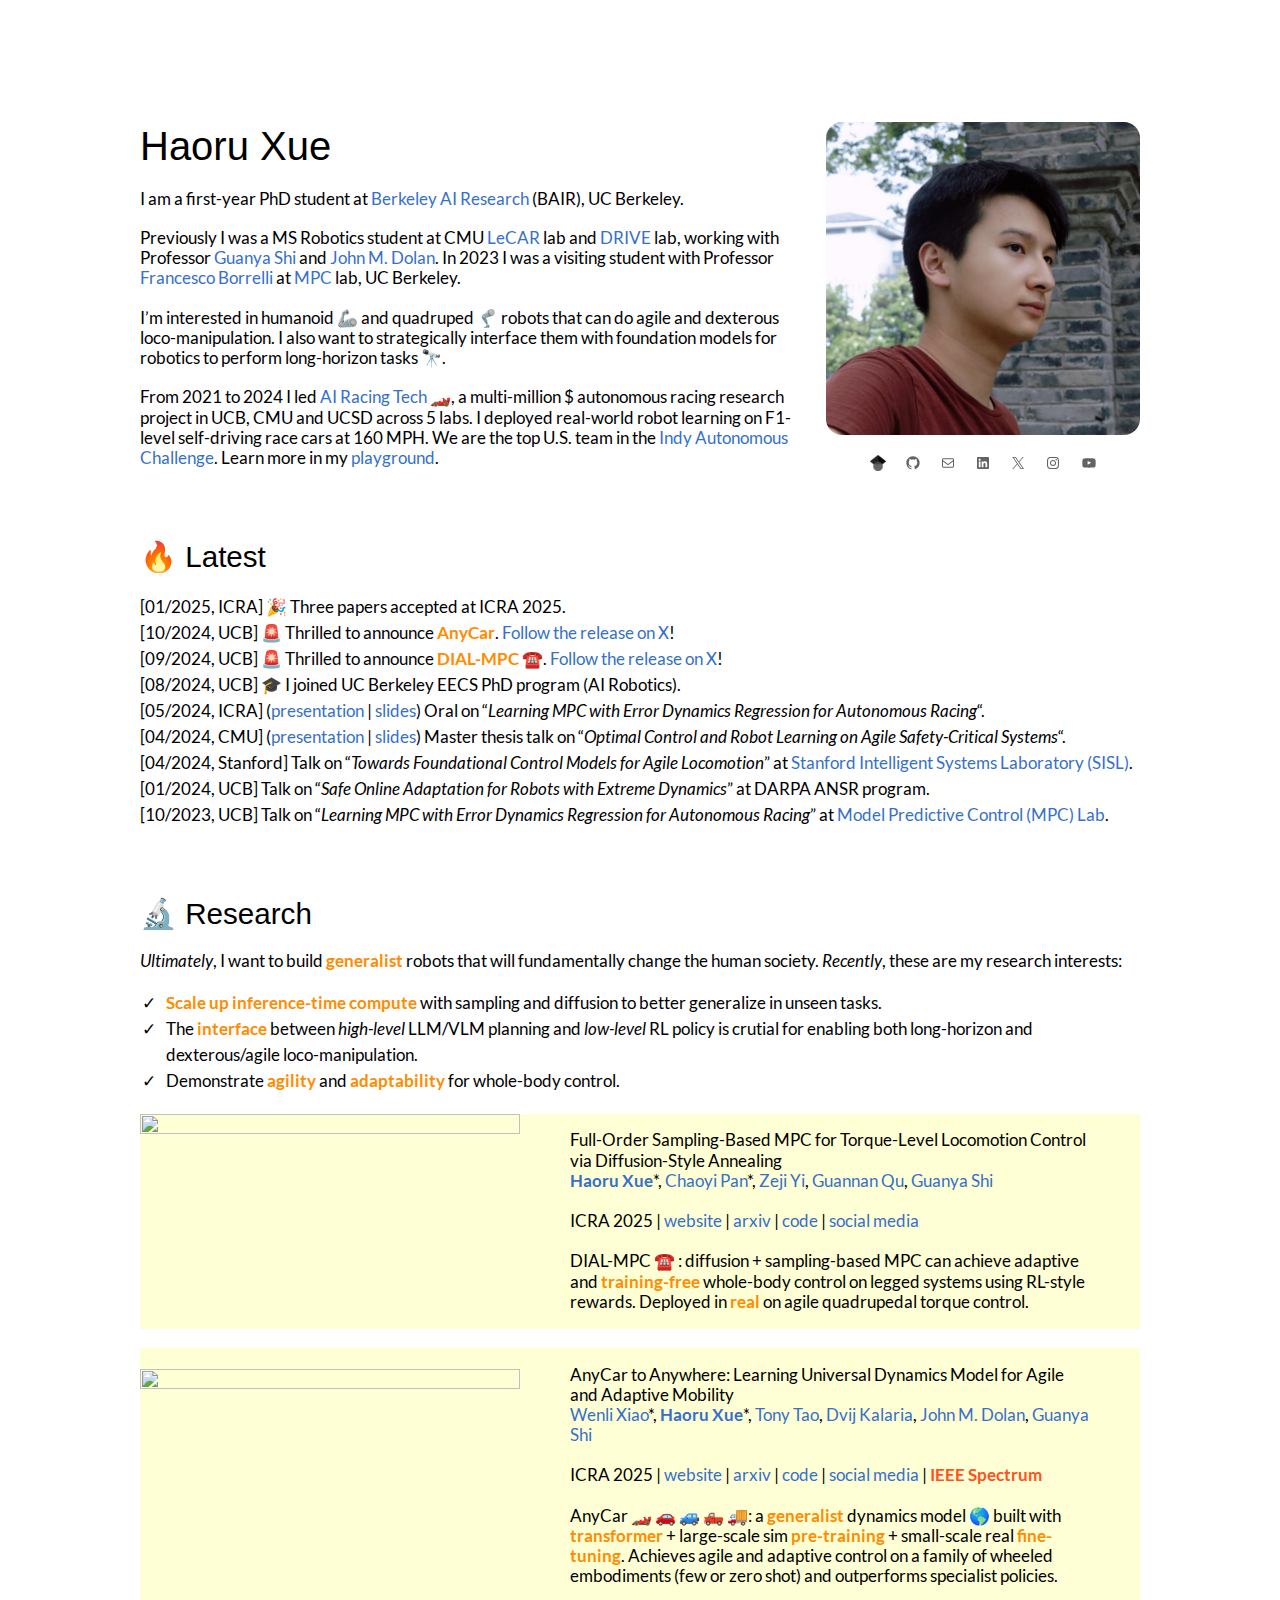
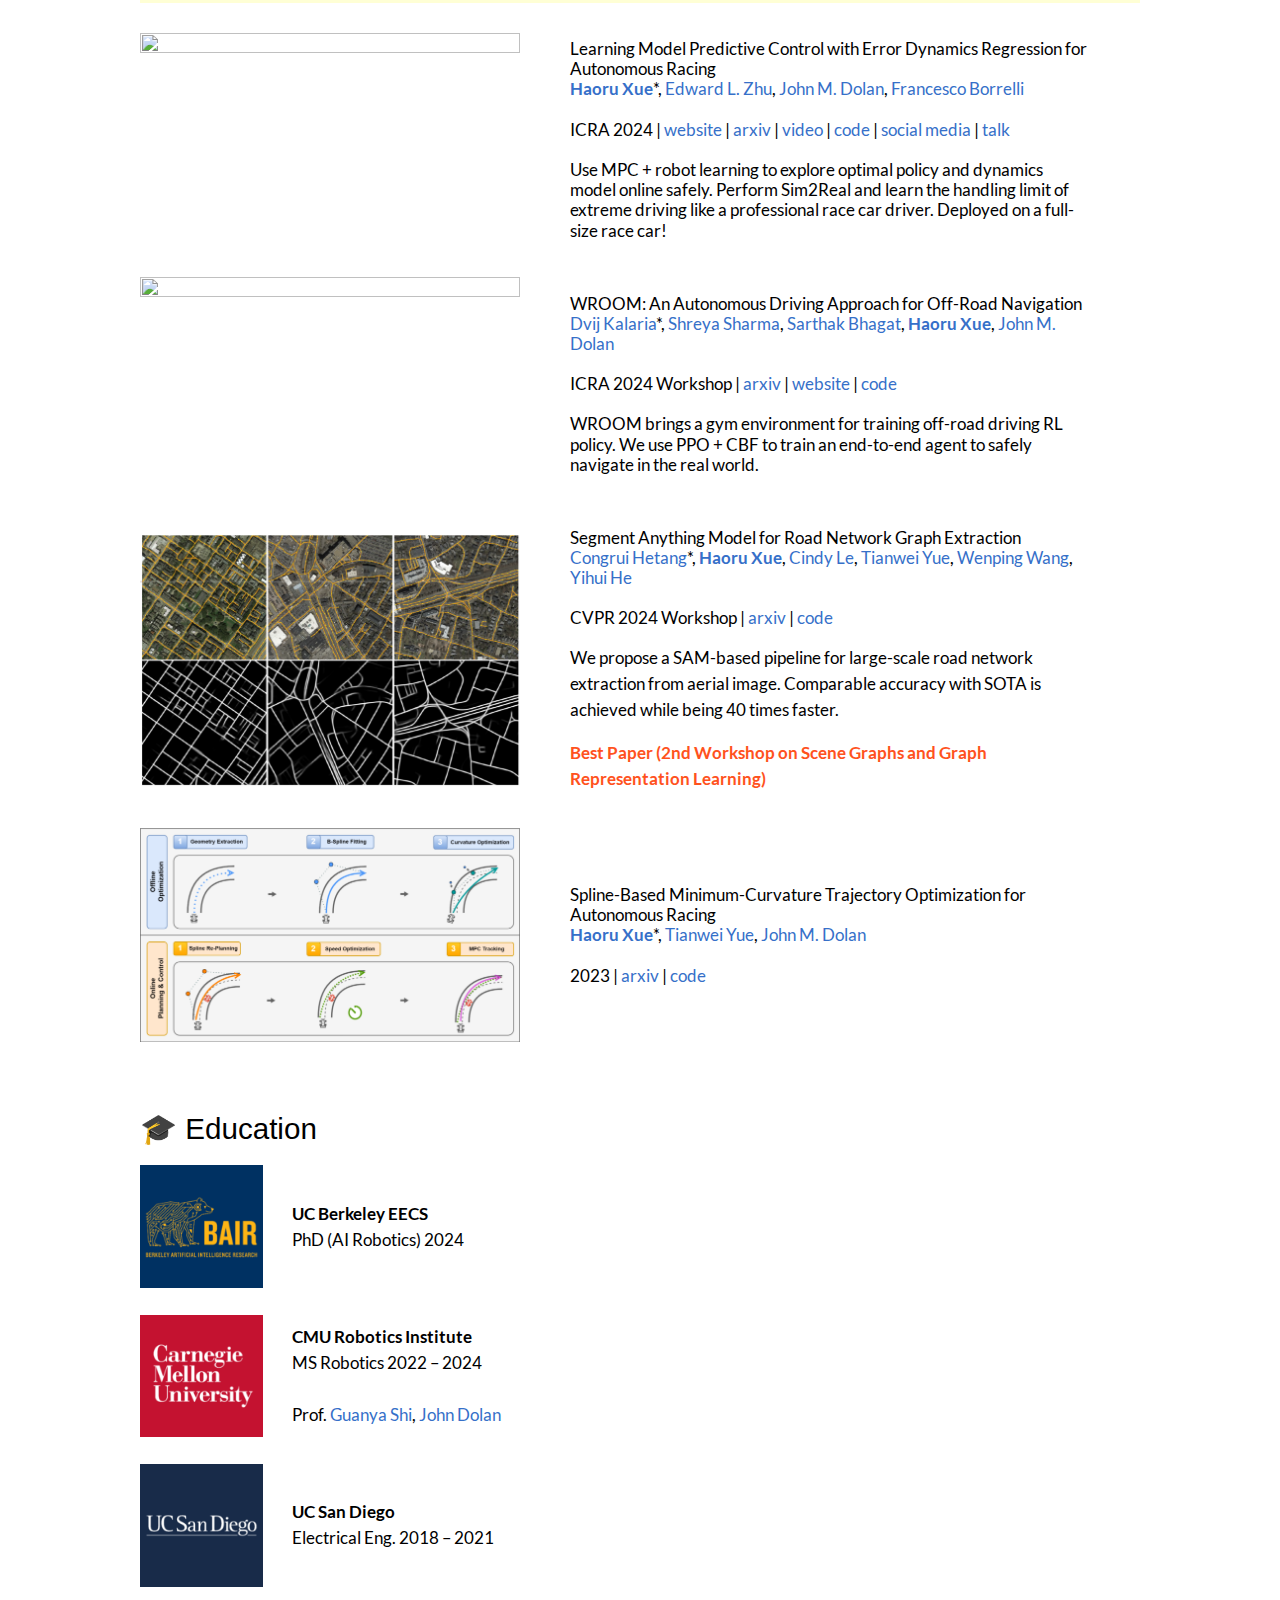
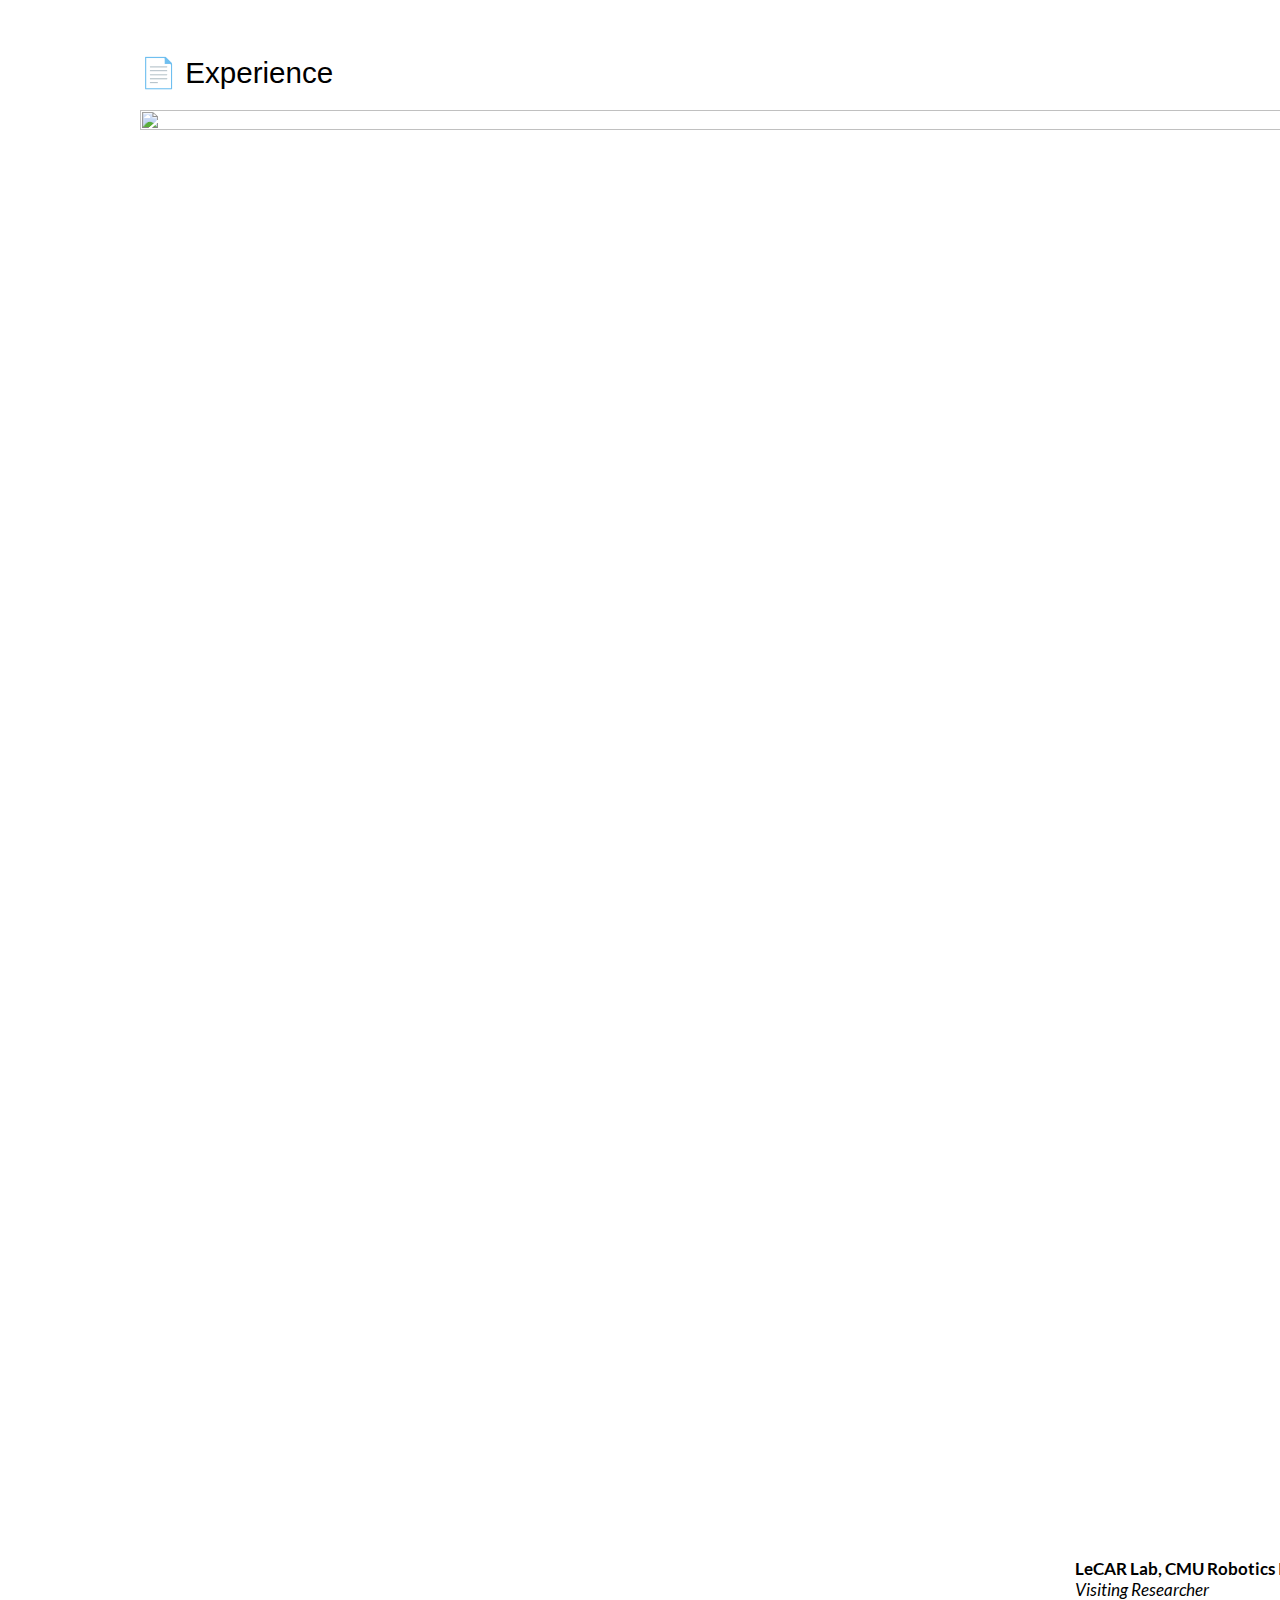
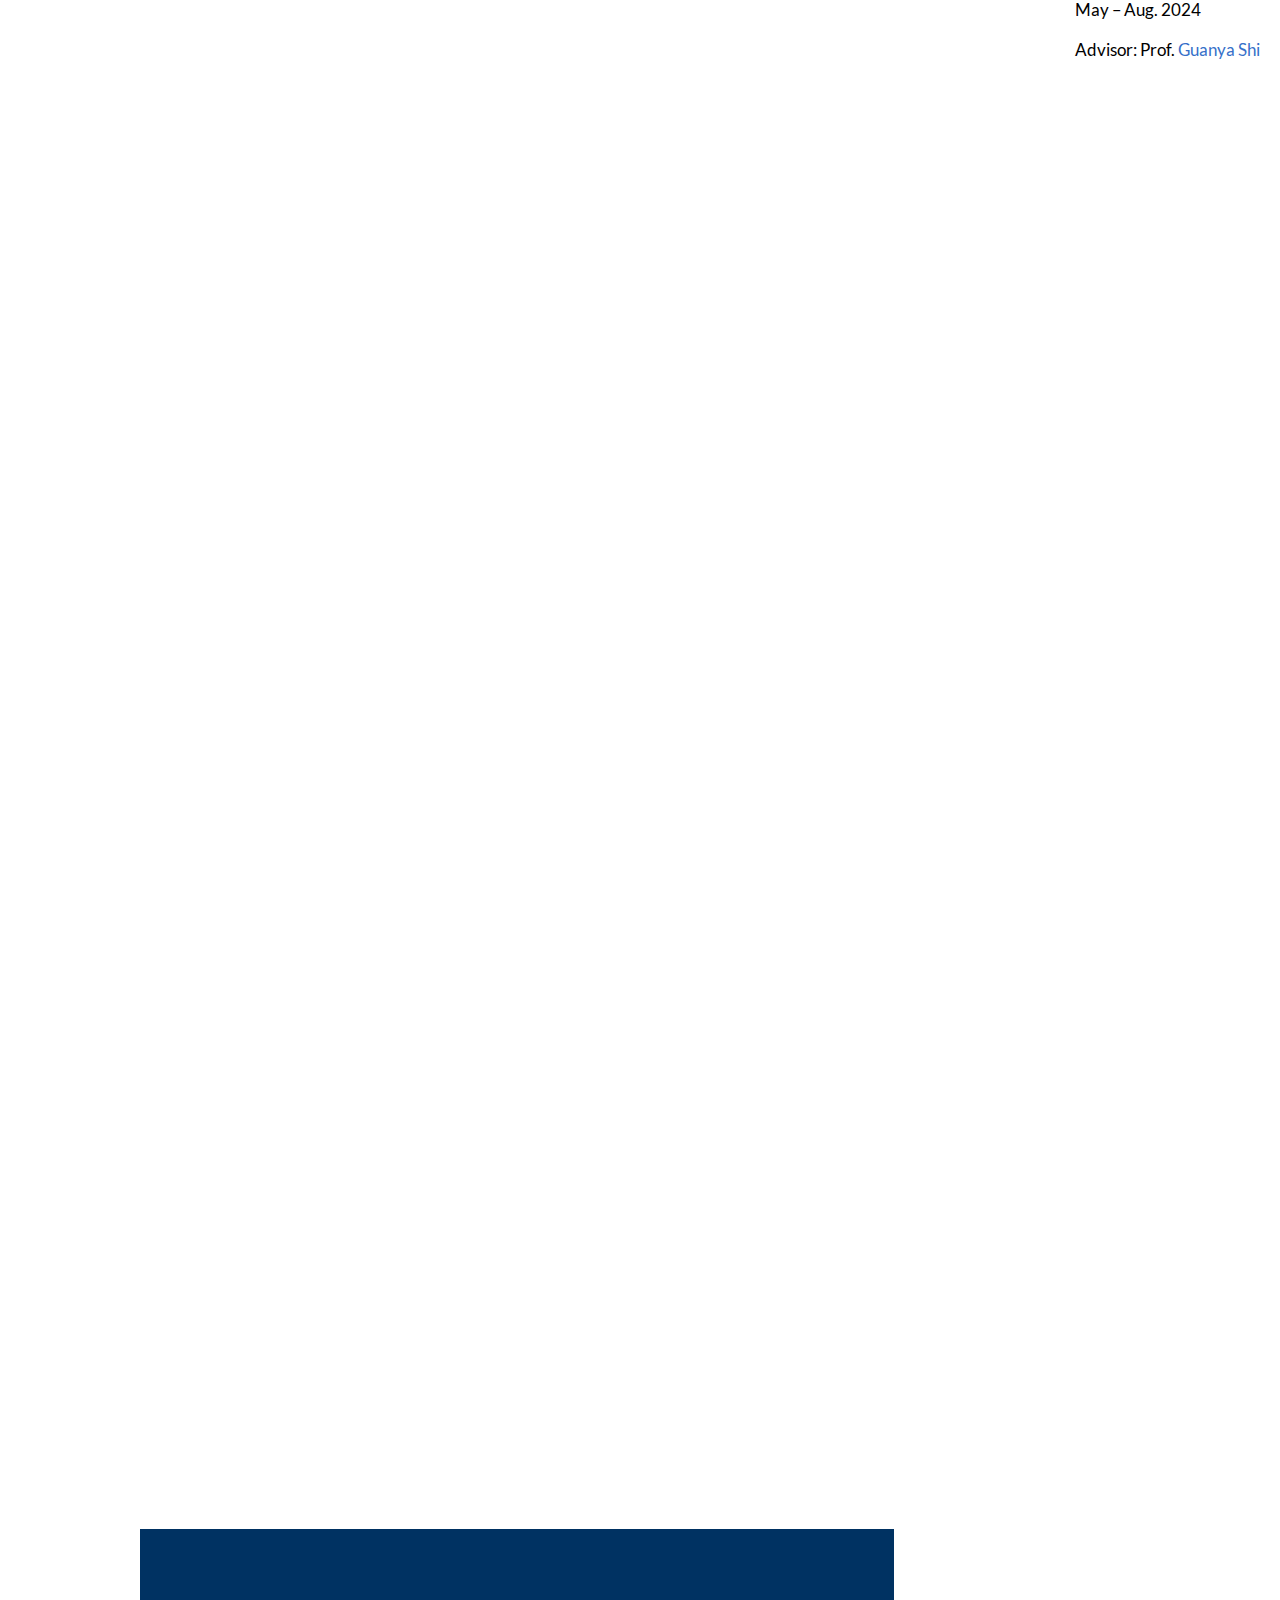
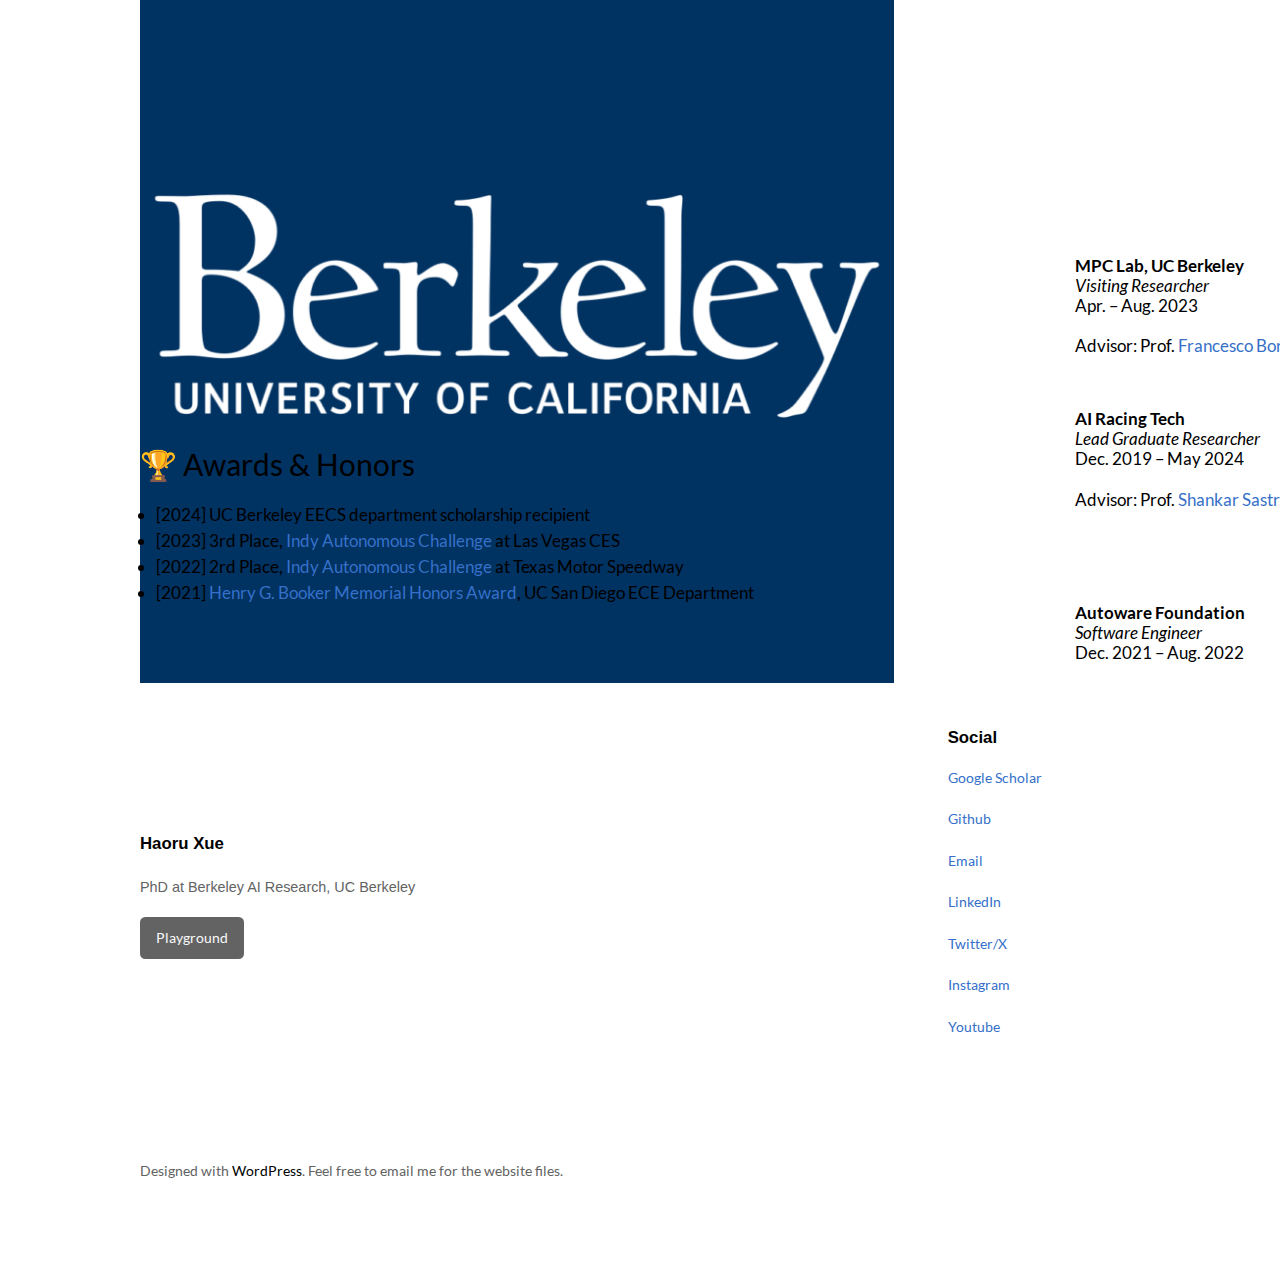
==== index.html @ f3afb83e "update icra info" ====
<!DOCTYPE html>
<html lang="en-US">
<head>
	<meta charset="UTF-8">
	<meta name="viewport" content="width=device-width, initial-scale=1">
<meta name="robots" content="max-image-preview:large">
	<style>img:is([sizes="auto" i], [sizes^="auto," i]) { contain-intrinsic-size: 3000px 1500px }</style>
	<title>Haoru Xue &#8211;  PhD at Berkeley AI Research, UC Berkeley</title>
<link rel="alternate" type="application/rss+xml" title="Haoru Xue &raquo; Feed" href="https://haoruxue.github.io/feed/">
<link rel="alternate" type="application/rss+xml" title="Haoru Xue &raquo; Comments Feed" href="https://haoruxue.github.io/comments/feed/">
<script>
window._wpemojiSettings = {"baseUrl":"https:\/\/s.w.org\/images\/core\/emoji\/15.0.3\/72x72\/","ext":".png","svgUrl":"https:\/\/s.w.org\/images\/core\/emoji\/15.0.3\/svg\/","svgExt":".svg","source":{"concatemoji":"https:\/\/haoruxue.github.io\/wp-includes\/js\/wp-emoji-release.min.js?ver=6.7.1"}};
/*! This file is auto-generated */
!function(i,n){var o,s,e;function c(e){try{var t={supportTests:e,timestamp:(new Date).valueOf()};sessionStorage.setItem(o,JSON.stringify(t))}catch(e){}}function p(e,t,n){e.clearRect(0,0,e.canvas.width,e.canvas.height),e.fillText(t,0,0);var t=new Uint32Array(e.getImageData(0,0,e.canvas.width,e.canvas.height).data),r=(e.clearRect(0,0,e.canvas.width,e.canvas.height),e.fillText(n,0,0),new Uint32Array(e.getImageData(0,0,e.canvas.width,e.canvas.height).data));return t.every(function(e,t){return e===r[t]})}function u(e,t,n){switch(t){case"flag":return n(e,"🏳️‍⚧️","🏳️​⚧️")?!1:!n(e,"🇺🇳","🇺​🇳")&&!n(e,"🏴󠁧󠁢󠁥󠁮󠁧󠁿","🏴​󠁧​󠁢​󠁥​󠁮​󠁧​󠁿");case"emoji":return!n(e,"🐦‍⬛","🐦​⬛")}return!1}function f(e,t,n){var r="undefined"!=typeof WorkerGlobalScope&&self instanceof WorkerGlobalScope?new OffscreenCanvas(300,150):i.createElement("canvas"),a=r.getContext("2d",{willReadFrequently:!0}),o=(a.textBaseline="top",a.font="600 32px Arial",{});return e.forEach(function(e){o[e]=t(a,e,n)}),o}function t(e){var t=i.createElement("script");t.src=e,t.defer=!0,i.head.appendChild(t)}"undefined"!=typeof Promise&&(o="wpEmojiSettingsSupports",s=["flag","emoji"],n.supports={everything:!0,everythingExceptFlag:!0},e=new Promise(function(e){i.addEventListener("DOMContentLoaded",e,{once:!0})}),new Promise(function(t){var n=function(){try{var e=JSON.parse(sessionStorage.getItem(o));if("object"==typeof e&&"number"==typeof e.timestamp&&(new Date).valueOf()<e.timestamp+604800&&"object"==typeof e.supportTests)return e.supportTests}catch(e){}return null}();if(!n){if("undefined"!=typeof Worker&&"undefined"!=typeof OffscreenCanvas&&"undefined"!=typeof URL&&URL.createObjectURL&&"undefined"!=typeof Blob)try{var e="postMessage("+f.toString()+"("+[JSON.stringify(s),u.toString(),p.toString()].join(",")+"));",r=new Blob([e],{type:"text/javascript"}),a=new Worker(URL.createObjectURL(r),{name:"wpTestEmojiSupports"});return void(a.onmessage=function(e){c(n=e.data),a.terminate(),t(n)})}catch(e){}c(n=f(s,u,p))}t(n)}).then(function(e){for(var t in e)n.supports[t]=e[t],n.supports.everything=n.supports.everything&&n.supports[t],"flag"!==t&&(n.supports.everythingExceptFlag=n.supports.everythingExceptFlag&&n.supports[t]);n.supports.everythingExceptFlag=n.supports.everythingExceptFlag&&!n.supports.flag,n.DOMReady=!1,n.readyCallback=function(){n.DOMReady=!0}}).then(function(){return e}).then(function(){var e;n.supports.everything||(n.readyCallback(),(e=n.source||{}).concatemoji?t(e.concatemoji):e.wpemoji&&e.twemoji&&(t(e.twemoji),t(e.wpemoji)))}))}((window,document),window._wpemojiSettings);
</script>
<style id="wp-block-spacer-inline-css">.wp-block-spacer{clear:both}</style>
<style id="wp-block-group-inline-css">.wp-block-group{box-sizing:border-box}:where(.wp-block-group.wp-block-group-is-layout-constrained){position:relative}</style>
<style id="wp-block-heading-inline-css">h1.has-background,h2.has-background,h3.has-background,h4.has-background,h5.has-background,h6.has-background{padding:1.25em 2.375em}h1.has-text-align-left[style*=writing-mode]:where([style*=vertical-lr]),h1.has-text-align-right[style*=writing-mode]:where([style*=vertical-rl]),h2.has-text-align-left[style*=writing-mode]:where([style*=vertical-lr]),h2.has-text-align-right[style*=writing-mode]:where([style*=vertical-rl]),h3.has-text-align-left[style*=writing-mode]:where([style*=vertical-lr]),h3.has-text-align-right[style*=writing-mode]:where([style*=vertical-rl]),h4.has-text-align-left[style*=writing-mode]:where([style*=vertical-lr]),h4.has-text-align-right[style*=writing-mode]:where([style*=vertical-rl]),h5.has-text-align-left[style*=writing-mode]:where([style*=vertical-lr]),h5.has-text-align-right[style*=writing-mode]:where([style*=vertical-rl]),h6.has-text-align-left[style*=writing-mode]:where([style*=vertical-lr]),h6.has-text-align-right[style*=writing-mode]:where([style*=vertical-rl]){rotate:180deg}

				.is-style-asterisk:before {
					content: '';
					width: 1.5rem;
					height: 3rem;
					background: var(--wp--preset--color--contrast-2, currentColor);
					clip-path: path('M11.93.684v8.039l5.633-5.633 1.216 1.23-5.66 5.66h8.04v1.737H13.2l5.701 5.701-1.23 1.23-5.742-5.742V21h-1.737v-8.094l-5.77 5.77-1.23-1.217 5.743-5.742H.842V9.98h8.162l-5.701-5.7 1.23-1.231 5.66 5.66V.684h1.737Z');
					display: block;
				}

				/* Hide the asterisk if the heading has no content, to avoid using empty headings to display the asterisk only, which is an A11Y issue */
				.is-style-asterisk:empty:before {
					content: none;
				}

				.is-style-asterisk:-moz-only-whitespace:before {
					content: none;
				}

				.is-style-asterisk.has-text-align-center:before {
					margin: 0 auto;
				}

				.is-style-asterisk.has-text-align-right:before {
					margin-left: auto;
				}

				.rtl .is-style-asterisk.has-text-align-left:before {
					margin-right: auto;
				}</style>
<style id="wp-block-paragraph-inline-css">.is-small-text{font-size:.875em}.is-regular-text{font-size:1em}.is-large-text{font-size:2.25em}.is-larger-text{font-size:3em}.has-drop-cap:not(:focus):first-letter{float:left;font-size:8.4em;font-style:normal;font-weight:100;line-height:.68;margin:.05em .1em 0 0;text-transform:uppercase}body.rtl .has-drop-cap:not(:focus):first-letter{float:none;margin-left:.1em}p.has-drop-cap.has-background{overflow:hidden}:root :where(p.has-background){padding:1.25em 2.375em}:where(p.has-text-color:not(.has-link-color)) a{color:inherit}p.has-text-align-left[style*="writing-mode:vertical-lr"],p.has-text-align-right[style*="writing-mode:vertical-rl"]{rotate:180deg}</style>
<link rel="stylesheet" id="wp-block-image-css" href="https://haoruxue.github.io/wp-includes/blocks/image/style.min.css?ver=6.7.1" media="all">
<link rel="stylesheet" id="wp-block-social-links-css" href="https://haoruxue.github.io/wp-includes/blocks/social-links/style.min.css?ver=6.7.1" media="all">
<style id="wp-block-columns-inline-css">.wp-block-columns{align-items:normal!important;box-sizing:border-box;display:flex;flex-wrap:wrap!important}@media (min-width:782px){.wp-block-columns{flex-wrap:nowrap!important}}.wp-block-columns.are-vertically-aligned-top{align-items:flex-start}.wp-block-columns.are-vertically-aligned-center{align-items:center}.wp-block-columns.are-vertically-aligned-bottom{align-items:flex-end}@media (max-width:781px){.wp-block-columns:not(.is-not-stacked-on-mobile)>.wp-block-column{flex-basis:100%!important}}@media (min-width:782px){.wp-block-columns:not(.is-not-stacked-on-mobile)>.wp-block-column{flex-basis:0;flex-grow:1}.wp-block-columns:not(.is-not-stacked-on-mobile)>.wp-block-column[style*=flex-basis]{flex-grow:0}}.wp-block-columns.is-not-stacked-on-mobile{flex-wrap:nowrap!important}.wp-block-columns.is-not-stacked-on-mobile>.wp-block-column{flex-basis:0;flex-grow:1}.wp-block-columns.is-not-stacked-on-mobile>.wp-block-column[style*=flex-basis]{flex-grow:0}:where(.wp-block-columns){margin-bottom:1.75em}:where(.wp-block-columns.has-background){padding:1.25em 2.375em}.wp-block-column{flex-grow:1;min-width:0;overflow-wrap:break-word;word-break:break-word}.wp-block-column.is-vertically-aligned-top{align-self:flex-start}.wp-block-column.is-vertically-aligned-center{align-self:center}.wp-block-column.is-vertically-aligned-bottom{align-self:flex-end}.wp-block-column.is-vertically-aligned-stretch{align-self:stretch}.wp-block-column.is-vertically-aligned-bottom,.wp-block-column.is-vertically-aligned-center,.wp-block-column.is-vertically-aligned-top{width:100%}</style>
<style id="wp-block-list-inline-css">ol,ul{box-sizing:border-box}:root :where(.wp-block-list.has-background){padding:1.25em 2.375em}

				ul.is-style-checkmark-list {
					list-style-type: "\2713";
				}

				ul.is-style-checkmark-list li {
					padding-inline-start: 1ch;
				}</style>
<style id="wp-block-media-text-inline-css">.wp-block-media-text{box-sizing:border-box;
  /*!rtl:begin:ignore*/direction:ltr;
  /*!rtl:end:ignore*/display:grid;grid-template-columns:50% 1fr;grid-template-rows:auto}.wp-block-media-text.has-media-on-the-right{grid-template-columns:1fr 50%}.wp-block-media-text.is-vertically-aligned-top>.wp-block-media-text__content,.wp-block-media-text.is-vertically-aligned-top>.wp-block-media-text__media{align-self:start}.wp-block-media-text.is-vertically-aligned-center>.wp-block-media-text__content,.wp-block-media-text.is-vertically-aligned-center>.wp-block-media-text__media,.wp-block-media-text>.wp-block-media-text__content,.wp-block-media-text>.wp-block-media-text__media{align-self:center}.wp-block-media-text.is-vertically-aligned-bottom>.wp-block-media-text__content,.wp-block-media-text.is-vertically-aligned-bottom>.wp-block-media-text__media{align-self:end}.wp-block-media-text>.wp-block-media-text__media{
  /*!rtl:begin:ignore*/grid-column:1;grid-row:1;
  /*!rtl:end:ignore*/margin:0}.wp-block-media-text>.wp-block-media-text__content{direction:ltr;
  /*!rtl:begin:ignore*/grid-column:2;grid-row:1;
  /*!rtl:end:ignore*/padding:0 8%;word-break:break-word}.wp-block-media-text.has-media-on-the-right>.wp-block-media-text__media{
  /*!rtl:begin:ignore*/grid-column:2;grid-row:1
  /*!rtl:end:ignore*/}.wp-block-media-text.has-media-on-the-right>.wp-block-media-text__content{
  /*!rtl:begin:ignore*/grid-column:1;grid-row:1
  /*!rtl:end:ignore*/}.wp-block-media-text__media a{display:inline-block}.wp-block-media-text__media img,.wp-block-media-text__media video{height:auto;max-width:unset;vertical-align:middle;width:100%}.wp-block-media-text.is-image-fill>.wp-block-media-text__media{background-size:cover;height:100%;min-height:250px}.wp-block-media-text.is-image-fill>.wp-block-media-text__media>a{display:block;height:100%}.wp-block-media-text.is-image-fill>.wp-block-media-text__media img{height:1px;margin:-1px;overflow:hidden;padding:0;position:absolute;width:1px;clip:rect(0,0,0,0);border:0}.wp-block-media-text.is-image-fill-element>.wp-block-media-text__media{height:100%;min-height:250px;position:relative}.wp-block-media-text.is-image-fill-element>.wp-block-media-text__media>a{display:block;height:100%}.wp-block-media-text.is-image-fill-element>.wp-block-media-text__media img{height:100%;object-fit:cover;position:absolute;width:100%}@media (max-width:600px){.wp-block-media-text.is-stacked-on-mobile{grid-template-columns:100%!important}.wp-block-media-text.is-stacked-on-mobile>.wp-block-media-text__media{grid-column:1;grid-row:1}.wp-block-media-text.is-stacked-on-mobile>.wp-block-media-text__content{grid-column:1;grid-row:2}}</style>
<style id="wp-block-post-content-inline-css">.wp-block-post-content{display:flow-root}</style>
<style id="wp-block-site-title-inline-css">.wp-block-site-title{box-sizing:border-box}.wp-block-site-title :where(a){color:inherit;font-family:inherit;font-size:inherit;font-style:inherit;font-weight:inherit;letter-spacing:inherit;line-height:inherit;text-decoration:inherit}</style>
<style id="wp-block-site-tagline-inline-css">.wp-block-site-tagline{box-sizing:border-box}</style>
<style id="wp-block-button-inline-css">.wp-block-button__link{box-sizing:border-box;cursor:pointer;display:inline-block;text-align:center;word-break:break-word}.wp-block-button__link.aligncenter{text-align:center}.wp-block-button__link.alignright{text-align:right}:where(.wp-block-button__link){border-radius:9999px;box-shadow:none;padding:calc(.667em + 2px) calc(1.333em + 2px);text-decoration:none}.wp-block-button[style*=text-decoration] .wp-block-button__link{text-decoration:inherit}.wp-block-buttons>.wp-block-button.has-custom-width{max-width:none}.wp-block-buttons>.wp-block-button.has-custom-width .wp-block-button__link{width:100%}.wp-block-buttons>.wp-block-button.has-custom-font-size .wp-block-button__link{font-size:inherit}.wp-block-buttons>.wp-block-button.wp-block-button__width-25{width:calc(25% - var(--wp--style--block-gap, .5em)*.75)}.wp-block-buttons>.wp-block-button.wp-block-button__width-50{width:calc(50% - var(--wp--style--block-gap, .5em)*.5)}.wp-block-buttons>.wp-block-button.wp-block-button__width-75{width:calc(75% - var(--wp--style--block-gap, .5em)*.25)}.wp-block-buttons>.wp-block-button.wp-block-button__width-100{flex-basis:100%;width:100%}.wp-block-buttons.is-vertical>.wp-block-button.wp-block-button__width-25{width:25%}.wp-block-buttons.is-vertical>.wp-block-button.wp-block-button__width-50{width:50%}.wp-block-buttons.is-vertical>.wp-block-button.wp-block-button__width-75{width:75%}.wp-block-button.is-style-squared,.wp-block-button__link.wp-block-button.is-style-squared{border-radius:0}.wp-block-button.no-border-radius,.wp-block-button__link.no-border-radius{border-radius:0!important}:root :where(.wp-block-button .wp-block-button__link.is-style-outline),:root :where(.wp-block-button.is-style-outline>.wp-block-button__link){border:2px solid;padding:.667em 1.333em}:root :where(.wp-block-button .wp-block-button__link.is-style-outline:not(.has-text-color)),:root :where(.wp-block-button.is-style-outline>.wp-block-button__link:not(.has-text-color)){color:currentColor}:root :where(.wp-block-button .wp-block-button__link.is-style-outline:not(.has-background)),:root :where(.wp-block-button.is-style-outline>.wp-block-button__link:not(.has-background)){background-color:initial;background-image:none}</style>
<style id="twentytwentyfour-button-style-outline-inline-css">.wp-block-button.is-style-outline
	> .wp-block-button__link:not(.has-text-color, .has-background):hover {
	background-color: var(--wp--preset--color--contrast-2, var(--wp--preset--color--contrast, transparent));
	color: var(--wp--preset--color--base);
	border-color: var(--wp--preset--color--contrast-2, var(--wp--preset--color--contrast, currentColor));
}</style>
<style id="wp-block-buttons-inline-css">.wp-block-buttons.is-vertical{flex-direction:column}.wp-block-buttons.is-vertical>.wp-block-button:last-child{margin-bottom:0}.wp-block-buttons>.wp-block-button{display:inline-block;margin:0}.wp-block-buttons.is-content-justification-left{justify-content:flex-start}.wp-block-buttons.is-content-justification-left.is-vertical{align-items:flex-start}.wp-block-buttons.is-content-justification-center{justify-content:center}.wp-block-buttons.is-content-justification-center.is-vertical{align-items:center}.wp-block-buttons.is-content-justification-right{justify-content:flex-end}.wp-block-buttons.is-content-justification-right.is-vertical{align-items:flex-end}.wp-block-buttons.is-content-justification-space-between{justify-content:space-between}.wp-block-buttons.aligncenter{text-align:center}.wp-block-buttons:not(.is-content-justification-space-between,.is-content-justification-right,.is-content-justification-left,.is-content-justification-center) .wp-block-button.aligncenter{margin-left:auto;margin-right:auto;width:100%}.wp-block-buttons[style*=text-decoration] .wp-block-button,.wp-block-buttons[style*=text-decoration] .wp-block-button__link{text-decoration:inherit}.wp-block-buttons.has-custom-font-size .wp-block-button__link{font-size:inherit}.wp-block-button.aligncenter{text-align:center}</style>
<style id="wp-emoji-styles-inline-css">img.wp-smiley, img.emoji {
		display: inline !important;
		border: none !important;
		box-shadow: none !important;
		height: 1em !important;
		width: 1em !important;
		margin: 0 0.07em !important;
		vertical-align: -0.1em !important;
		background: none !important;
		padding: 0 !important;
	}</style>
<style id="wp-block-library-inline-css">:root{--wp-admin-theme-color:#007cba;--wp-admin-theme-color--rgb:0,124,186;--wp-admin-theme-color-darker-10:#006ba1;--wp-admin-theme-color-darker-10--rgb:0,107,161;--wp-admin-theme-color-darker-20:#005a87;--wp-admin-theme-color-darker-20--rgb:0,90,135;--wp-admin-border-width-focus:2px;--wp-block-synced-color:#7a00df;--wp-block-synced-color--rgb:122,0,223;--wp-bound-block-color:var(--wp-block-synced-color)}@media (min-resolution:192dpi){:root{--wp-admin-border-width-focus:1.5px}}.wp-element-button{cursor:pointer}:root{--wp--preset--font-size--normal:16px;--wp--preset--font-size--huge:42px}:root .has-very-light-gray-background-color{background-color:#eee}:root .has-very-dark-gray-background-color{background-color:#313131}:root .has-very-light-gray-color{color:#eee}:root .has-very-dark-gray-color{color:#313131}:root .has-vivid-green-cyan-to-vivid-cyan-blue-gradient-background{background:linear-gradient(135deg,#00d084,#0693e3)}:root .has-purple-crush-gradient-background{background:linear-gradient(135deg,#34e2e4,#4721fb 50%,#ab1dfe)}:root .has-hazy-dawn-gradient-background{background:linear-gradient(135deg,#faaca8,#dad0ec)}:root .has-subdued-olive-gradient-background{background:linear-gradient(135deg,#fafae1,#67a671)}:root .has-atomic-cream-gradient-background{background:linear-gradient(135deg,#fdd79a,#004a59)}:root .has-nightshade-gradient-background{background:linear-gradient(135deg,#330968,#31cdcf)}:root .has-midnight-gradient-background{background:linear-gradient(135deg,#020381,#2874fc)}.has-regular-font-size{font-size:1em}.has-larger-font-size{font-size:2.625em}.has-normal-font-size{font-size:var(--wp--preset--font-size--normal)}.has-huge-font-size{font-size:var(--wp--preset--font-size--huge)}.has-text-align-center{text-align:center}.has-text-align-left{text-align:left}.has-text-align-right{text-align:right}#end-resizable-editor-section{display:none}.aligncenter{clear:both}.items-justified-left{justify-content:flex-start}.items-justified-center{justify-content:center}.items-justified-right{justify-content:flex-end}.items-justified-space-between{justify-content:space-between}.screen-reader-text{border:0;clip:rect(1px,1px,1px,1px);clip-path:inset(50%);height:1px;margin:-1px;overflow:hidden;padding:0;position:absolute;width:1px;word-wrap:normal!important}.screen-reader-text:focus{background-color:#ddd;clip:auto!important;clip-path:none;color:#444;display:block;font-size:1em;height:auto;left:5px;line-height:normal;padding:15px 23px 14px;text-decoration:none;top:5px;width:auto;z-index:100000}html :where(.has-border-color){border-style:solid}html :where([style*=border-top-color]){border-top-style:solid}html :where([style*=border-right-color]){border-right-style:solid}html :where([style*=border-bottom-color]){border-bottom-style:solid}html :where([style*=border-left-color]){border-left-style:solid}html :where([style*=border-width]){border-style:solid}html :where([style*=border-top-width]){border-top-style:solid}html :where([style*=border-right-width]){border-right-style:solid}html :where([style*=border-bottom-width]){border-bottom-style:solid}html :where([style*=border-left-width]){border-left-style:solid}html :where(img[class*=wp-image-]){height:auto;max-width:100%}:where(figure){margin:0 0 1em}html :where(.is-position-sticky){--wp-admin--admin-bar--position-offset:var(--wp-admin--admin-bar--height,0px)}@media screen and (max-width:600px){html :where(.is-position-sticky){--wp-admin--admin-bar--position-offset:0px}}</style>
<style id="global-styles-inline-css">:root{--wp--preset--aspect-ratio--square: 1;--wp--preset--aspect-ratio--4-3: 4/3;--wp--preset--aspect-ratio--3-4: 3/4;--wp--preset--aspect-ratio--3-2: 3/2;--wp--preset--aspect-ratio--2-3: 2/3;--wp--preset--aspect-ratio--16-9: 16/9;--wp--preset--aspect-ratio--9-16: 9/16;--wp--preset--color--black: #000000;--wp--preset--color--cyan-bluish-gray: #abb8c3;--wp--preset--color--white: #ffffff;--wp--preset--color--pale-pink: #f78da7;--wp--preset--color--vivid-red: #cf2e2e;--wp--preset--color--luminous-vivid-orange: #ff6900;--wp--preset--color--luminous-vivid-amber: #fcb900;--wp--preset--color--light-green-cyan: #7bdcb5;--wp--preset--color--vivid-green-cyan: #00d084;--wp--preset--color--pale-cyan-blue: #8ed1fc;--wp--preset--color--vivid-cyan-blue: #0693e3;--wp--preset--color--vivid-purple: #9b51e0;--wp--preset--color--base: #f9f9f9;--wp--preset--color--base-2: #ffffff;--wp--preset--color--contrast: #000000;--wp--preset--color--contrast-2: #636363;--wp--preset--color--contrast-3: #A4A4A4;--wp--preset--color--accent: #cfcabe;--wp--preset--color--accent-2: #3670c9;--wp--preset--color--accent-3: #e3961a;--wp--preset--color--accent-4: #ff521d;--wp--preset--color--accent-5: #ff8b00;--wp--preset--gradient--vivid-cyan-blue-to-vivid-purple: linear-gradient(135deg,rgba(6,147,227,1) 0%,rgb(155,81,224) 100%);--wp--preset--gradient--light-green-cyan-to-vivid-green-cyan: linear-gradient(135deg,rgb(122,220,180) 0%,rgb(0,208,130) 100%);--wp--preset--gradient--luminous-vivid-amber-to-luminous-vivid-orange: linear-gradient(135deg,rgba(252,185,0,1) 0%,rgba(255,105,0,1) 100%);--wp--preset--gradient--luminous-vivid-orange-to-vivid-red: linear-gradient(135deg,rgba(255,105,0,1) 0%,rgb(207,46,46) 100%);--wp--preset--gradient--very-light-gray-to-cyan-bluish-gray: linear-gradient(135deg,rgb(238,238,238) 0%,rgb(169,184,195) 100%);--wp--preset--gradient--cool-to-warm-spectrum: linear-gradient(135deg,rgb(74,234,220) 0%,rgb(151,120,209) 20%,rgb(207,42,186) 40%,rgb(238,44,130) 60%,rgb(251,105,98) 80%,rgb(254,248,76) 100%);--wp--preset--gradient--blush-light-purple: linear-gradient(135deg,rgb(255,206,236) 0%,rgb(152,150,240) 100%);--wp--preset--gradient--blush-bordeaux: linear-gradient(135deg,rgb(254,205,165) 0%,rgb(254,45,45) 50%,rgb(107,0,62) 100%);--wp--preset--gradient--luminous-dusk: linear-gradient(135deg,rgb(255,203,112) 0%,rgb(199,81,192) 50%,rgb(65,88,208) 100%);--wp--preset--gradient--pale-ocean: linear-gradient(135deg,rgb(255,245,203) 0%,rgb(182,227,212) 50%,rgb(51,167,181) 100%);--wp--preset--gradient--electric-grass: linear-gradient(135deg,rgb(202,248,128) 0%,rgb(113,206,126) 100%);--wp--preset--gradient--midnight: linear-gradient(135deg,rgb(2,3,129) 0%,rgb(40,116,252) 100%);--wp--preset--gradient--gradient-1: linear-gradient(to bottom, #cfcabe 0%, #F9F9F9 100%);--wp--preset--gradient--gradient-2: linear-gradient(to bottom, #C2A990 0%, #F9F9F9 100%);--wp--preset--gradient--gradient-3: linear-gradient(to bottom, #D8613C 0%, #F9F9F9 100%);--wp--preset--gradient--gradient-4: linear-gradient(to bottom, #B1C5A4 0%, #F9F9F9 100%);--wp--preset--gradient--gradient-5: linear-gradient(to bottom, #B5BDBC 0%, #F9F9F9 100%);--wp--preset--gradient--gradient-6: linear-gradient(to bottom, #A4A4A4 0%, #F9F9F9 100%);--wp--preset--gradient--gradient-7: linear-gradient(to bottom, #cfcabe 50%, #F9F9F9 50%);--wp--preset--gradient--gradient-8: linear-gradient(to bottom, #C2A990 50%, #F9F9F9 50%);--wp--preset--gradient--gradient-9: linear-gradient(to bottom, #D8613C 50%, #F9F9F9 50%);--wp--preset--gradient--gradient-10: linear-gradient(to bottom, #B1C5A4 50%, #F9F9F9 50%);--wp--preset--gradient--gradient-11: linear-gradient(to bottom, #B5BDBC 50%, #F9F9F9 50%);--wp--preset--gradient--gradient-12: linear-gradient(to bottom, #A4A4A4 50%, #F9F9F9 50%);--wp--preset--font-size--small: 0.9rem;--wp--preset--font-size--medium: 1.05rem;--wp--preset--font-size--large: clamp(1.39rem, 1.39rem + ((1vw - 0.2rem) * 0.767), 1.85rem);--wp--preset--font-size--x-large: clamp(1.85rem, 1.85rem + ((1vw - 0.2rem) * 1.083), 2.5rem);--wp--preset--font-size--xx-large: clamp(2.5rem, 2.5rem + ((1vw - 0.2rem) * 1.283), 3.27rem);--wp--preset--font-family--body: "Inter", sans-serif;--wp--preset--font-family--heading: Cardo;--wp--preset--font-family--system-sans-serif: -apple-system, BlinkMacSystemFont, avenir next, avenir, segoe ui, helvetica neue, helvetica, Cantarell, Ubuntu, roboto, noto, arial, sans-serif;--wp--preset--font-family--system-serif: Iowan Old Style, Apple Garamond, Baskerville, Times New Roman, Droid Serif, Times, Source Serif Pro, serif, Apple Color Emoji, Segoe UI Emoji, Segoe UI Symbol;--wp--preset--font-family--lato: Lato, sans-serif;--wp--preset--spacing--20: min(1.5rem, 2vw);--wp--preset--spacing--30: min(2.5rem, 3vw);--wp--preset--spacing--40: min(4rem, 5vw);--wp--preset--spacing--50: min(6.5rem, 8vw);--wp--preset--spacing--60: min(10.5rem, 13vw);--wp--preset--spacing--70: 3.38rem;--wp--preset--spacing--80: 5.06rem;--wp--preset--spacing--10: 1rem;--wp--preset--shadow--natural: 6px 6px 9px rgba(0, 0, 0, 0.2);--wp--preset--shadow--deep: 12px 12px 50px rgba(0, 0, 0, 0.4);--wp--preset--shadow--sharp: 6px 6px 0px rgba(0, 0, 0, 0.2);--wp--preset--shadow--outlined: 6px 6px 0px -3px rgba(255, 255, 255, 1), 6px 6px rgba(0, 0, 0, 1);--wp--preset--shadow--crisp: 6px 6px 0px rgba(0, 0, 0, 1);}:root { --wp--style--global--content-size: 1000px;--wp--style--global--wide-size: 1280px; }:where(body) { margin: 0; }.wp-site-blocks { padding-top: var(--wp--style--root--padding-top); padding-bottom: var(--wp--style--root--padding-bottom); }.has-global-padding { padding-right: var(--wp--style--root--padding-right); padding-left: var(--wp--style--root--padding-left); }.has-global-padding > .alignfull { margin-right: calc(var(--wp--style--root--padding-right) * -1); margin-left: calc(var(--wp--style--root--padding-left) * -1); }.has-global-padding :where(:not(.alignfull.is-layout-flow) > .has-global-padding:not(.wp-block-block, .alignfull)) { padding-right: 0; padding-left: 0; }.has-global-padding :where(:not(.alignfull.is-layout-flow) > .has-global-padding:not(.wp-block-block, .alignfull)) > .alignfull { margin-left: 0; margin-right: 0; }.wp-site-blocks > .alignleft { float: left; margin-right: 2em; }.wp-site-blocks > .alignright { float: right; margin-left: 2em; }.wp-site-blocks > .aligncenter { justify-content: center; margin-left: auto; margin-right: auto; }:where(.wp-site-blocks) > * { margin-block-start: 1.2rem; margin-block-end: 0; }:where(.wp-site-blocks) > :first-child { margin-block-start: 0; }:where(.wp-site-blocks) > :last-child { margin-block-end: 0; }:root { --wp--style--block-gap: 1.2rem; }:root :where(.is-layout-flow) > :first-child{margin-block-start: 0;}:root :where(.is-layout-flow) > :last-child{margin-block-end: 0;}:root :where(.is-layout-flow) > *{margin-block-start: 1.2rem;margin-block-end: 0;}:root :where(.is-layout-constrained) > :first-child{margin-block-start: 0;}:root :where(.is-layout-constrained) > :last-child{margin-block-end: 0;}:root :where(.is-layout-constrained) > *{margin-block-start: 1.2rem;margin-block-end: 0;}:root :where(.is-layout-flex){gap: 1.2rem;}:root :where(.is-layout-grid){gap: 1.2rem;}.is-layout-flow > .alignleft{float: left;margin-inline-start: 0;margin-inline-end: 2em;}.is-layout-flow > .alignright{float: right;margin-inline-start: 2em;margin-inline-end: 0;}.is-layout-flow > .aligncenter{margin-left: auto !important;margin-right: auto !important;}.is-layout-constrained > .alignleft{float: left;margin-inline-start: 0;margin-inline-end: 2em;}.is-layout-constrained > .alignright{float: right;margin-inline-start: 2em;margin-inline-end: 0;}.is-layout-constrained > .aligncenter{margin-left: auto !important;margin-right: auto !important;}.is-layout-constrained > :where(:not(.alignleft):not(.alignright):not(.alignfull)){max-width: var(--wp--style--global--content-size);margin-left: auto !important;margin-right: auto !important;}.is-layout-constrained > .alignwide{max-width: var(--wp--style--global--wide-size);}body .is-layout-flex{display: flex;}.is-layout-flex{flex-wrap: wrap;align-items: center;}.is-layout-flex > :is(*, div){margin: 0;}body .is-layout-grid{display: grid;}.is-layout-grid > :is(*, div){margin: 0;}body{background-color: var(--wp--preset--color--base-2);color: var(--wp--preset--color--contrast);font-family: var(--wp--preset--font-family--lato);font-size: var(--wp--preset--font-size--medium);font-style: normal;font-weight: 400;line-height: 1.55;--wp--style--root--padding-top: 0px;--wp--style--root--padding-right: var(--wp--preset--spacing--50);--wp--style--root--padding-bottom: 0px;--wp--style--root--padding-left: var(--wp--preset--spacing--50);}a:where(:not(.wp-element-button)){color: var(--wp--preset--color--accent-2);font-family: var(--wp--preset--font-family--lato);text-decoration: none;}:root :where(a:where(:not(.wp-element-button)):hover){color: var(--wp--preset--color--accent-3);text-decoration: none;}h1, h2, h3, h4, h5, h6{color: var(--wp--preset--color--contrast);font-family: var(--wp--preset--font-family--lato);font-weight: 400;line-height: 1.2;}h1{font-size: var(--wp--preset--font-size--xx-large);line-height: 1.15;}h2{font-size: var(--wp--preset--font-size--x-large);}h3{font-size: var(--wp--preset--font-size--large);}h4{font-size: clamp(1.1rem, 1.1rem + ((1vw - 0.2rem) * 0.767), 1.5rem);}h5{font-size: var(--wp--preset--font-size--medium);}h6{font-size: var(--wp--preset--font-size--small);}:root :where(.wp-element-button, .wp-block-button__link){background-color: var(--wp--preset--color--contrast);border-radius: .33rem;border-color: var(--wp--preset--color--contrast);border-width: 0;color: var(--wp--preset--color--base);font-family: var(--wp--preset--font-family--lato);font-size: var(--wp--preset--font-size--small);font-style: normal;font-weight: 500;line-height: inherit;padding-top: 0.6rem;padding-right: 1rem;padding-bottom: 0.6rem;padding-left: 1rem;text-decoration: none;}:root :where(.wp-element-button:hover, .wp-block-button__link:hover){background-color: var(--wp--preset--color--contrast-2);border-color: var(--wp--preset--color--contrast-2);color: var(--wp--preset--color--base);}:root :where(.wp-element-button:focus, .wp-block-button__link:focus){background-color: var(--wp--preset--color--contrast-2);border-color: var(--wp--preset--color--contrast-2);color: var(--wp--preset--color--base);outline-color: var(--wp--preset--color--contrast);outline-offset: 2px;}:root :where(.wp-element-button:active, .wp-block-button__link:active){background-color: var(--wp--preset--color--contrast);color: var(--wp--preset--color--base);}:root :where(.wp-element-caption, .wp-block-audio figcaption, .wp-block-embed figcaption, .wp-block-gallery figcaption, .wp-block-image figcaption, .wp-block-table figcaption, .wp-block-video figcaption){color: var(--wp--preset--color--contrast-2);font-family: var(--wp--preset--font-family--lato);font-size: 0.8rem;}.has-black-color{color: var(--wp--preset--color--black) !important;}.has-cyan-bluish-gray-color{color: var(--wp--preset--color--cyan-bluish-gray) !important;}.has-white-color{color: var(--wp--preset--color--white) !important;}.has-pale-pink-color{color: var(--wp--preset--color--pale-pink) !important;}.has-vivid-red-color{color: var(--wp--preset--color--vivid-red) !important;}.has-luminous-vivid-orange-color{color: var(--wp--preset--color--luminous-vivid-orange) !important;}.has-luminous-vivid-amber-color{color: var(--wp--preset--color--luminous-vivid-amber) !important;}.has-light-green-cyan-color{color: var(--wp--preset--color--light-green-cyan) !important;}.has-vivid-green-cyan-color{color: var(--wp--preset--color--vivid-green-cyan) !important;}.has-pale-cyan-blue-color{color: var(--wp--preset--color--pale-cyan-blue) !important;}.has-vivid-cyan-blue-color{color: var(--wp--preset--color--vivid-cyan-blue) !important;}.has-vivid-purple-color{color: var(--wp--preset--color--vivid-purple) !important;}.has-base-color{color: var(--wp--preset--color--base) !important;}.has-base-2-color{color: var(--wp--preset--color--base-2) !important;}.has-contrast-color{color: var(--wp--preset--color--contrast) !important;}.has-contrast-2-color{color: var(--wp--preset--color--contrast-2) !important;}.has-contrast-3-color{color: var(--wp--preset--color--contrast-3) !important;}.has-accent-color{color: var(--wp--preset--color--accent) !important;}.has-accent-2-color{color: var(--wp--preset--color--accent-2) !important;}.has-accent-3-color{color: var(--wp--preset--color--accent-3) !important;}.has-accent-4-color{color: var(--wp--preset--color--accent-4) !important;}.has-accent-5-color{color: var(--wp--preset--color--accent-5) !important;}.has-black-background-color{background-color: var(--wp--preset--color--black) !important;}.has-cyan-bluish-gray-background-color{background-color: var(--wp--preset--color--cyan-bluish-gray) !important;}.has-white-background-color{background-color: var(--wp--preset--color--white) !important;}.has-pale-pink-background-color{background-color: var(--wp--preset--color--pale-pink) !important;}.has-vivid-red-background-color{background-color: var(--wp--preset--color--vivid-red) !important;}.has-luminous-vivid-orange-background-color{background-color: var(--wp--preset--color--luminous-vivid-orange) !important;}.has-luminous-vivid-amber-background-color{background-color: var(--wp--preset--color--luminous-vivid-amber) !important;}.has-light-green-cyan-background-color{background-color: var(--wp--preset--color--light-green-cyan) !important;}.has-vivid-green-cyan-background-color{background-color: var(--wp--preset--color--vivid-green-cyan) !important;}.has-pale-cyan-blue-background-color{background-color: var(--wp--preset--color--pale-cyan-blue) !important;}.has-vivid-cyan-blue-background-color{background-color: var(--wp--preset--color--vivid-cyan-blue) !important;}.has-vivid-purple-background-color{background-color: var(--wp--preset--color--vivid-purple) !important;}.has-base-background-color{background-color: var(--wp--preset--color--base) !important;}.has-base-2-background-color{background-color: var(--wp--preset--color--base-2) !important;}.has-contrast-background-color{background-color: var(--wp--preset--color--contrast) !important;}.has-contrast-2-background-color{background-color: var(--wp--preset--color--contrast-2) !important;}.has-contrast-3-background-color{background-color: var(--wp--preset--color--contrast-3) !important;}.has-accent-background-color{background-color: var(--wp--preset--color--accent) !important;}.has-accent-2-background-color{background-color: var(--wp--preset--color--accent-2) !important;}.has-accent-3-background-color{background-color: var(--wp--preset--color--accent-3) !important;}.has-accent-4-background-color{background-color: var(--wp--preset--color--accent-4) !important;}.has-accent-5-background-color{background-color: var(--wp--preset--color--accent-5) !important;}.has-black-border-color{border-color: var(--wp--preset--color--black) !important;}.has-cyan-bluish-gray-border-color{border-color: var(--wp--preset--color--cyan-bluish-gray) !important;}.has-white-border-color{border-color: var(--wp--preset--color--white) !important;}.has-pale-pink-border-color{border-color: var(--wp--preset--color--pale-pink) !important;}.has-vivid-red-border-color{border-color: var(--wp--preset--color--vivid-red) !important;}.has-luminous-vivid-orange-border-color{border-color: var(--wp--preset--color--luminous-vivid-orange) !important;}.has-luminous-vivid-amber-border-color{border-color: var(--wp--preset--color--luminous-vivid-amber) !important;}.has-light-green-cyan-border-color{border-color: var(--wp--preset--color--light-green-cyan) !important;}.has-vivid-green-cyan-border-color{border-color: var(--wp--preset--color--vivid-green-cyan) !important;}.has-pale-cyan-blue-border-color{border-color: var(--wp--preset--color--pale-cyan-blue) !important;}.has-vivid-cyan-blue-border-color{border-color: var(--wp--preset--color--vivid-cyan-blue) !important;}.has-vivid-purple-border-color{border-color: var(--wp--preset--color--vivid-purple) !important;}.has-base-border-color{border-color: var(--wp--preset--color--base) !important;}.has-base-2-border-color{border-color: var(--wp--preset--color--base-2) !important;}.has-contrast-border-color{border-color: var(--wp--preset--color--contrast) !important;}.has-contrast-2-border-color{border-color: var(--wp--preset--color--contrast-2) !important;}.has-contrast-3-border-color{border-color: var(--wp--preset--color--contrast-3) !important;}.has-accent-border-color{border-color: var(--wp--preset--color--accent) !important;}.has-accent-2-border-color{border-color: var(--wp--preset--color--accent-2) !important;}.has-accent-3-border-color{border-color: var(--wp--preset--color--accent-3) !important;}.has-accent-4-border-color{border-color: var(--wp--preset--color--accent-4) !important;}.has-accent-5-border-color{border-color: var(--wp--preset--color--accent-5) !important;}.has-vivid-cyan-blue-to-vivid-purple-gradient-background{background: var(--wp--preset--gradient--vivid-cyan-blue-to-vivid-purple) !important;}.has-light-green-cyan-to-vivid-green-cyan-gradient-background{background: var(--wp--preset--gradient--light-green-cyan-to-vivid-green-cyan) !important;}.has-luminous-vivid-amber-to-luminous-vivid-orange-gradient-background{background: var(--wp--preset--gradient--luminous-vivid-amber-to-luminous-vivid-orange) !important;}.has-luminous-vivid-orange-to-vivid-red-gradient-background{background: var(--wp--preset--gradient--luminous-vivid-orange-to-vivid-red) !important;}.has-very-light-gray-to-cyan-bluish-gray-gradient-background{background: var(--wp--preset--gradient--very-light-gray-to-cyan-bluish-gray) !important;}.has-cool-to-warm-spectrum-gradient-background{background: var(--wp--preset--gradient--cool-to-warm-spectrum) !important;}.has-blush-light-purple-gradient-background{background: var(--wp--preset--gradient--blush-light-purple) !important;}.has-blush-bordeaux-gradient-background{background: var(--wp--preset--gradient--blush-bordeaux) !important;}.has-luminous-dusk-gradient-background{background: var(--wp--preset--gradient--luminous-dusk) !important;}.has-pale-ocean-gradient-background{background: var(--wp--preset--gradient--pale-ocean) !important;}.has-electric-grass-gradient-background{background: var(--wp--preset--gradient--electric-grass) !important;}.has-midnight-gradient-background{background: var(--wp--preset--gradient--midnight) !important;}.has-gradient-1-gradient-background{background: var(--wp--preset--gradient--gradient-1) !important;}.has-gradient-2-gradient-background{background: var(--wp--preset--gradient--gradient-2) !important;}.has-gradient-3-gradient-background{background: var(--wp--preset--gradient--gradient-3) !important;}.has-gradient-4-gradient-background{background: var(--wp--preset--gradient--gradient-4) !important;}.has-gradient-5-gradient-background{background: var(--wp--preset--gradient--gradient-5) !important;}.has-gradient-6-gradient-background{background: var(--wp--preset--gradient--gradient-6) !important;}.has-gradient-7-gradient-background{background: var(--wp--preset--gradient--gradient-7) !important;}.has-gradient-8-gradient-background{background: var(--wp--preset--gradient--gradient-8) !important;}.has-gradient-9-gradient-background{background: var(--wp--preset--gradient--gradient-9) !important;}.has-gradient-10-gradient-background{background: var(--wp--preset--gradient--gradient-10) !important;}.has-gradient-11-gradient-background{background: var(--wp--preset--gradient--gradient-11) !important;}.has-gradient-12-gradient-background{background: var(--wp--preset--gradient--gradient-12) !important;}.has-small-font-size{font-size: var(--wp--preset--font-size--small) !important;}.has-medium-font-size{font-size: var(--wp--preset--font-size--medium) !important;}.has-large-font-size{font-size: var(--wp--preset--font-size--large) !important;}.has-x-large-font-size{font-size: var(--wp--preset--font-size--x-large) !important;}.has-xx-large-font-size{font-size: var(--wp--preset--font-size--xx-large) !important;}.has-body-font-family{font-family: var(--wp--preset--font-family--body) !important;}.has-heading-font-family{font-family: var(--wp--preset--font-family--heading) !important;}.has-system-sans-serif-font-family{font-family: var(--wp--preset--font-family--system-sans-serif) !important;}.has-system-serif-font-family{font-family: var(--wp--preset--font-family--system-serif) !important;}.has-lato-font-family{font-family: var(--wp--preset--font-family--lato) !important;}:where(.wp-site-blocks *:focus){outline-width:2px;outline-style:solid}
:root :where(.wp-block-buttons-is-layout-flow) > :first-child{margin-block-start: 0;}:root :where(.wp-block-buttons-is-layout-flow) > :last-child{margin-block-end: 0;}:root :where(.wp-block-buttons-is-layout-flow) > *{margin-block-start: 0.7rem;margin-block-end: 0;}:root :where(.wp-block-buttons-is-layout-constrained) > :first-child{margin-block-start: 0;}:root :where(.wp-block-buttons-is-layout-constrained) > :last-child{margin-block-end: 0;}:root :where(.wp-block-buttons-is-layout-constrained) > *{margin-block-start: 0.7rem;margin-block-end: 0;}:root :where(.wp-block-buttons-is-layout-flex){gap: 0.7rem;}:root :where(.wp-block-buttons-is-layout-grid){gap: 0.7rem;}
:root :where(.wp-block-list){padding-left: var(--wp--preset--spacing--10);}
:root :where(.wp-block-site-tagline){color: var(--wp--preset--color--contrast-2);font-size: var(--wp--preset--font-size--small);}
:root :where(.wp-block-site-title){font-family: var(--wp--preset--font-family--body);font-size: clamp(0.875rem, 0.875rem + ((1vw - 0.2rem) * 0.542), 1.2rem);font-style: normal;font-weight: 600;}
:root :where(.wp-block-site-title a:where(:not(.wp-element-button))){text-decoration: none;}
:root :where(.wp-block-site-title a:where(:not(.wp-element-button)):hover){text-decoration: none;}</style>
<style id="core-block-supports-inline-css">.wp-container-core-group-is-layout-2{flex-direction:column;align-items:flex-start;}.wp-container-core-social-links-is-layout-1{justify-content:center;}.wp-container-core-group-is-layout-3{flex-wrap:nowrap;justify-content:center;}.wp-container-core-columns-is-layout-1{flex-wrap:nowrap;}.wp-elements-cc5a2ba18b6de77e55770b94db865616 a:where(:not(.wp-element-button)){color:var(--wp--preset--color--accent-4);}.wp-container-core-group-is-layout-4{flex-direction:column;align-items:flex-start;}.wp-container-core-group-is-layout-5{flex-direction:column;align-items:flex-start;}.wp-container-core-columns-is-layout-2{flex-wrap:nowrap;}.wp-container-core-group-is-layout-6{flex-direction:column;align-items:flex-start;justify-content:center;}.wp-container-core-columns-is-layout-3{flex-wrap:nowrap;}.wp-container-core-buttons-is-layout-1{justify-content:flex-start;}.wp-container-core-group-is-layout-8{flex-direction:column;align-items:flex-start;}.wp-container-core-group-is-layout-9{flex-direction:column;align-items:flex-start;}.wp-container-core-group-is-layout-10{flex-direction:column;align-items:stretch;}.wp-container-core-columns-is-layout-4{flex-wrap:nowrap;}.wp-elements-7bcee35cf219a139296f111d693c3234 a:where(:not(.wp-element-button)){color:var(--wp--preset--color--contrast);}.wp-container-core-group-is-layout-12 > :where(:not(.alignleft):not(.alignright):not(.alignfull)){max-width:1000px;margin-left:auto !important;margin-right:auto !important;}.wp-container-core-group-is-layout-12 > .alignwide{max-width:1000px;}.wp-container-core-group-is-layout-12 .alignfull{max-width:none;}</style>
<style id="wp-block-template-skip-link-inline-css">.skip-link.screen-reader-text {
			border: 0;
			clip: rect(1px,1px,1px,1px);
			clip-path: inset(50%);
			height: 1px;
			margin: -1px;
			overflow: hidden;
			padding: 0;
			position: absolute !important;
			width: 1px;
			word-wrap: normal !important;
		}

		.skip-link.screen-reader-text:focus {
			background-color: #eee;
			clip: auto !important;
			clip-path: none;
			color: #444;
			display: block;
			font-size: 1em;
			height: auto;
			left: 5px;
			line-height: normal;
			padding: 15px 23px 14px;
			text-decoration: none;
			top: 5px;
			width: auto;
			z-index: 100000;
		}</style>
<link rel="https://api.w.org/" href="https://haoruxue.github.io/wp-json/">
<link rel="alternate" title="JSON" type="application/json" href="https://haoruxue.github.io/wp-json/wp/v2/pages/46">
<link rel="EditURI" type="application/rsd+xml" title="RSD" href="https://haoruxue.github.io/xmlrpc.php?rsd">
<meta name="generator" content="WordPress 6.7.1">
<link rel="canonical" href="https://haoruxue.github.io/">
<link rel="shortlink" href="https://haoruxue.github.io/">
<link rel="alternate" title="oEmbed (JSON)" type="application/json+oembed" href="https://haoruxue.github.io/wp-json/oembed/1.0/embed?url=http%3A%2F%2Fhttps%3A%2F%2Fhaoruxue.github.io%2F">
<link rel="alternate" title="oEmbed (XML)" type="text/xml+oembed" href="https://haoruxue.github.io/wp-json/oembed/1.0/embed?url=http%3A%2F%2Fhttps%3A%2F%2Fhaoruxue.github.io%2F#038;format=xml">
<style class="wp-fonts-local">@font-face{font-family:Inter;font-style:normal;font-weight:300 900;font-display:fallback;src:url('https://haoruxue.github.io/wp-content/themes/twentytwentyfour/assets/fonts/inter/Inter-VariableFont_slnt,wght.woff2') format('woff2');font-stretch:normal;}
@font-face{font-family:Cardo;font-style:normal;font-weight:400;font-display:fallback;src:url('https://haoruxue.github.io/wp-content/themes/twentytwentyfour/assets/fonts/cardo/cardo_normal_400.woff2') format('woff2');}
@font-face{font-family:Cardo;font-style:italic;font-weight:400;font-display:fallback;src:url('https://haoruxue.github.io/wp-content/themes/twentytwentyfour/assets/fonts/cardo/cardo_italic_400.woff2') format('woff2');}
@font-face{font-family:Cardo;font-style:normal;font-weight:700;font-display:fallback;src:url('https://haoruxue.github.io/wp-content/themes/twentytwentyfour/assets/fonts/cardo/cardo_normal_700.woff2') format('woff2');}
@font-face{font-family:Lato;font-style:normal;font-weight:400;font-display:fallback;src:url('https://haoruxue.github.io/wp-content/uploads/fonts/S6uyw4BMUTPHvxw6XweuBCY.woff2') format('woff2');}
@font-face{font-family:Lato;font-style:italic;font-weight:400;font-display:fallback;src:url('https://haoruxue.github.io/wp-content/uploads/fonts/S6u8w4BMUTPHjxswXiWrFCbw7A.woff2') format('woff2');}
@font-face{font-family:Lato;font-style:normal;font-weight:700;font-display:fallback;src:url('https://haoruxue.github.io/wp-content/uploads/fonts/S6u9w4BMUTPHh6UVewqFGC_p9dw.woff2') format('woff2');}
@font-face{font-family:Lato;font-style:italic;font-weight:700;font-display:fallback;src:url('https://haoruxue.github.io/wp-content/uploads/fonts/S6u_w4BMUTPHjxsI5wqPGQ3s5dwt7w.woff2') format('woff2');}</style>
<link rel="icon" href="https://haoruxue.github.io/wp-content/uploads/2024/04/cropped-robot-32x32.png" sizes="32x32">
<link rel="icon" href="https://haoruxue.github.io/wp-content/uploads/2024/04/cropped-robot-192x192.png" sizes="192x192">
<link rel="apple-touch-icon" href="https://haoruxue.github.io/wp-content/uploads/2024/04/cropped-robot-180x180.png">
<meta name="msapplication-TileImage" content="https://haoruxue.github.io/wp-content/uploads/2024/04/cropped-robot-270x270.png">
</head>

<!-- Google tag (gtag.js) -->
<script async src="https://www.googletagmanager.com/gtag/js?id=G-ZBZJ0GGJSS"></script>
<script>
  window.dataLayer = window.dataLayer || [];
  function gtag(){dataLayer.push(arguments);}
  gtag('js', new Date());

  gtag('config', 'G-ZBZJ0GGJSS');
</script>

<body class="home page-template-default page page-id-46 wp-custom-logo wp-embed-responsive">

<div class="wp-site-blocks">
<main class="wp-block-group is-layout-flow wp-block-group-is-layout-flow">
<div class="wp-block-group has-global-padding is-layout-constrained wp-block-group-is-layout-constrained">
<div style="height:var(--wp--preset--spacing--50)" aria-hidden="true" class="wp-block-spacer"></div>
</div>


<div class="entry-content wp-block-post-content has-global-padding is-layout-constrained wp-block-post-content-is-layout-constrained">
<div class="wp-block-columns is-layout-flex wp-container-core-columns-is-layout-1 wp-block-columns-is-layout-flex">
<div class="wp-block-column is-layout-flow wp-block-column-is-layout-flow" style="flex-basis:68%">
<div class="wp-block-group is-vertical is-layout-flex wp-container-core-group-is-layout-2 wp-block-group-is-layout-flex">
<h2 class="wp-block-heading is-style-default has-body-font-family">Haoru Xue</h2>



<p class="has-medium-font-size" style="line-height:1.2">I am a first-year PhD student at <a href="https://bair.berkeley.edu/" data-type="link" data-id="https://bair.berkeley.edu/">Berkeley AI Research</a> (BAIR), UC Berkeley.</p>



<p class="has-medium-font-size" style="line-height:1.2">Previously I was a MS Robotics student at CMU <a href="https://lecar-lab.github.io/" data-type="link" data-id="https://lecar-lab.github.io/">LeCAR</a> lab and <a href="https://drive-lab-cmu.github.io/" data-type="link" data-id="https://drive-lab-cmu.github.io/">DRIVE</a> lab, working with Professor <a href="https://www.gshi.me/" data-type="link" data-id="https://www.gshi.me/">Guanya Shi</a> and <a href="https://www.ri.cmu.edu/ri-faculty/john-m-dolan/" data-type="link" data-id="https://www.ri.cmu.edu/ri-faculty/john-m-dolan/">John M. Dolan</a>. In 2023 I was a visiting student with Professor <a href="https://me.berkeley.edu/people/francesco-borrelli/" data-type="link" data-id="https://me.berkeley.edu/people/francesco-borrelli/">Francesco Borrelli</a> at <a href="https://sites.google.com/berkeley.edu/mpc-lab" data-type="link" data-id="https://sites.google.com/berkeley.edu/mpc-lab">MPC</a> lab, UC Berkeley.</p>



<p class="has-medium-font-size" style="line-height:1.2">I&#8217;m interested in humanoid 🦾 and quadruped 🦿 robots that can do agile and dexterous loco-manipulation. I also want to strategically interface them with foundation models for robotics to perform long-horizon tasks 🔭.</p>



<p class="has-medium-font-size" style="line-height:1.2">From 2021 to 2024 I led <a href="https://www.airacingtech.com/" data-type="link" data-id="https://www.airacingtech.com/">AI Racing Tech</a> 🏎️, a multi-million $ autonomous racing research project in UCB, CMU and UCSD across 5 labs. I deployed real-world robot learning on F1-level self-driving race cars at 160 MPH. We are the top U.S. team in the <a href="https://www.indyautonomouschallenge.com/" data-type="link" data-id="https://www.indyautonomouschallenge.com/">Indy Autonomous Challenge</a>. Learn more in my <a href="https://haoruxue.github.io/playground/" data-type="link" data-id="https://haoruxue.github.io/playground/">playground</a>.</p>
</div>
</div>



<div class="wp-block-column is-vertically-aligned-center is-layout-flow wp-block-column-is-layout-flow" style="flex-basis:32%">
<figure class="wp-block-image size-full has-custom-border"><img decoding="async" src="https://haoruxue.github.io/wp-content/uploads/2024/04/profile_square.png" alt="" class="wp-image-112" style="border-style:none;border-width:0px;border-radius:16px"></figure>



<div class="wp-block-group is-content-justification-center is-nowrap is-layout-flex wp-container-core-group-is-layout-3 wp-block-group-is-layout-flex">
<p class="has-text-align-center" style="line-height:0.5"><a href="https://scholar.google.com/citations?user=nwZSg3YAAAAJ&amp;hl=en" data-type="link" data-id="https://scholar.google.com/citations?user=nwZSg3YAAAAJ&amp;hl=en"><img decoding="async" width="16" height="16" class="wp-image-167" style="width: 16px;" src="https://haoruxue.github.io/wp-content/uploads/2024/04/Google_Scholar_logo_grayscale.png" alt="" srcset="https://haoruxue.github.io/wp-content/uploads/2024/04/Google_Scholar_logo_grayscale.png 533w, https://haoruxue.github.io/wp-content/uploads/2024/04/Google_Scholar_logo_grayscale-300x300.png 300w, https://haoruxue.github.io/wp-content/uploads/2024/04/Google_Scholar_logo_grayscale-150x150.png 150w" sizes="(max-width: 16px) 100vw, 16px"></a></p>



<ul class="wp-block-social-links has-small-icon-size has-icon-color is-style-logos-only is-horizontal is-content-justification-center is-layout-flex wp-container-core-social-links-is-layout-1 wp-block-social-links-is-layout-flex">
<li style="color: #353535; " class="wp-social-link wp-social-link-github has-contrast-2-color wp-block-social-link"><a rel="noopener nofollow" target="_blank" href="https://github.com/HaoruXue" class="wp-block-social-link-anchor"><svg width="24" height="24" viewbox="0 0 24 24" version="1.1" xmlns="http://www.w3.org/2000/svg" aria-hidden="true" focusable="false"><path d="M12,2C6.477,2,2,6.477,2,12c0,4.419,2.865,8.166,6.839,9.489c0.5,0.09,0.682-0.218,0.682-0.484 c0-0.236-0.009-0.866-0.014-1.699c-2.782,0.602-3.369-1.34-3.369-1.34c-0.455-1.157-1.11-1.465-1.11-1.465 c-0.909-0.62,0.069-0.608,0.069-0.608c1.004,0.071,1.532,1.03,1.532,1.03c0.891,1.529,2.341,1.089,2.91,0.833 c0.091-0.647,0.349-1.086,0.635-1.337c-2.22-0.251-4.555-1.111-4.555-4.943c0-1.091,0.39-1.984,1.03-2.682 C6.546,8.54,6.202,7.524,6.746,6.148c0,0,0.84-0.269,2.75,1.025C10.295,6.95,11.15,6.84,12,6.836 c0.85,0.004,1.705,0.114,2.504,0.336c1.909-1.294,2.748-1.025,2.748-1.025c0.546,1.376,0.202,2.394,0.1,2.646 c0.64,0.699,1.026,1.591,1.026,2.682c0,3.841-2.337,4.687-4.565,4.935c0.359,0.307,0.679,0.917,0.679,1.852 c0,1.335-0.012,2.415-0.012,2.741c0,0.269,0.18,0.579,0.688,0.481C19.138,20.161,22,16.416,22,12C22,6.477,17.523,2,12,2z"></path></svg><span class="wp-block-social-link-label screen-reader-text">GitHub</span></a></li>

<li style="color: #353535; " class="wp-social-link wp-social-link-mail has-contrast-2-color wp-block-social-link"><a rel="noopener nofollow" target="_blank" href="mailto:h&#097;o&#114;&#117;-x&#117;&#101;&#064;&#098;e&#114;kele&#121;.&#101;&#100;&#117;" class="wp-block-social-link-anchor"><svg width="24" height="24" viewbox="0 0 24 24" version="1.1" xmlns="http://www.w3.org/2000/svg" aria-hidden="true" focusable="false"><path d="M19,5H5c-1.1,0-2,.9-2,2v10c0,1.1.9,2,2,2h14c1.1,0,2-.9,2-2V7c0-1.1-.9-2-2-2zm.5,12c0,.3-.2.5-.5.5H5c-.3,0-.5-.2-.5-.5V9.8l7.5,5.6,7.5-5.6V17zm0-9.1L12,13.6,4.5,7.9V7c0-.3.2-.5.5-.5h14c.3,0,.5.2.5.5v.9z"></path></svg><span class="wp-block-social-link-label screen-reader-text">Mail</span></a></li>

<li style="color: #353535; " class="wp-social-link wp-social-link-linkedin has-contrast-2-color wp-block-social-link"><a rel="noopener nofollow" target="_blank" href="https://www.linkedin.com/in/haoru-xue/" class="wp-block-social-link-anchor"><svg width="24" height="24" viewbox="0 0 24 24" version="1.1" xmlns="http://www.w3.org/2000/svg" aria-hidden="true" focusable="false"><path d="M19.7,3H4.3C3.582,3,3,3.582,3,4.3v15.4C3,20.418,3.582,21,4.3,21h15.4c0.718,0,1.3-0.582,1.3-1.3V4.3 C21,3.582,20.418,3,19.7,3z M8.339,18.338H5.667v-8.59h2.672V18.338z M7.004,8.574c-0.857,0-1.549-0.694-1.549-1.548 c0-0.855,0.691-1.548,1.549-1.548c0.854,0,1.547,0.694,1.547,1.548C8.551,7.881,7.858,8.574,7.004,8.574z M18.339,18.338h-2.669 v-4.177c0-0.996-0.017-2.278-1.387-2.278c-1.389,0-1.601,1.086-1.601,2.206v4.249h-2.667v-8.59h2.559v1.174h0.037 c0.356-0.675,1.227-1.387,2.526-1.387c2.703,0,3.203,1.779,3.203,4.092V18.338z"></path></svg><span class="wp-block-social-link-label screen-reader-text">LinkedIn</span></a></li>

<li style="color: #353535; " class="wp-social-link wp-social-link-x has-contrast-2-color wp-block-social-link"><a rel="noopener nofollow" target="_blank" href="https://twitter.com/HaoruXue" class="wp-block-social-link-anchor"><svg width="24" height="24" viewbox="0 0 24 24" version="1.1" xmlns="http://www.w3.org/2000/svg" aria-hidden="true" focusable="false"><path d="M13.982 10.622 20.54 3h-1.554l-5.693 6.618L8.745 3H3.5l6.876 10.007L3.5 21h1.554l6.012-6.989L15.868 21h5.245l-7.131-10.378Zm-2.128 2.474-.697-.997-5.543-7.93H8l4.474 6.4.697.996 5.815 8.318h-2.387l-4.745-6.787Z"></path></svg><span class="wp-block-social-link-label screen-reader-text">X</span></a></li>

<li style="color: #353535; " class="wp-social-link wp-social-link-instagram has-contrast-2-color wp-block-social-link"><a rel="noopener nofollow" target="_blank" href="https://www.instagram.com/haoru233/" class="wp-block-social-link-anchor"><svg width="24" height="24" viewbox="0 0 24 24" version="1.1" xmlns="http://www.w3.org/2000/svg" aria-hidden="true" focusable="false"><path d="M12,4.622c2.403,0,2.688,0.009,3.637,0.052c0.877,0.04,1.354,0.187,1.671,0.31c0.42,0.163,0.72,0.358,1.035,0.673 c0.315,0.315,0.51,0.615,0.673,1.035c0.123,0.317,0.27,0.794,0.31,1.671c0.043,0.949,0.052,1.234,0.052,3.637 s-0.009,2.688-0.052,3.637c-0.04,0.877-0.187,1.354-0.31,1.671c-0.163,0.42-0.358,0.72-0.673,1.035 c-0.315,0.315-0.615,0.51-1.035,0.673c-0.317,0.123-0.794,0.27-1.671,0.31c-0.949,0.043-1.233,0.052-3.637,0.052 s-2.688-0.009-3.637-0.052c-0.877-0.04-1.354-0.187-1.671-0.31c-0.42-0.163-0.72-0.358-1.035-0.673 c-0.315-0.315-0.51-0.615-0.673-1.035c-0.123-0.317-0.27-0.794-0.31-1.671C4.631,14.688,4.622,14.403,4.622,12 s0.009-2.688,0.052-3.637c0.04-0.877,0.187-1.354,0.31-1.671c0.163-0.42,0.358-0.72,0.673-1.035 c0.315-0.315,0.615-0.51,1.035-0.673c0.317-0.123,0.794-0.27,1.671-0.31C9.312,4.631,9.597,4.622,12,4.622 M12,3 C9.556,3,9.249,3.01,8.289,3.054C7.331,3.098,6.677,3.25,6.105,3.472C5.513,3.702,5.011,4.01,4.511,4.511 c-0.5,0.5-0.808,1.002-1.038,1.594C3.25,6.677,3.098,7.331,3.054,8.289C3.01,9.249,3,9.556,3,12c0,2.444,0.01,2.751,0.054,3.711 c0.044,0.958,0.196,1.612,0.418,2.185c0.23,0.592,0.538,1.094,1.038,1.594c0.5,0.5,1.002,0.808,1.594,1.038 c0.572,0.222,1.227,0.375,2.185,0.418C9.249,20.99,9.556,21,12,21s2.751-0.01,3.711-0.054c0.958-0.044,1.612-0.196,2.185-0.418 c0.592-0.23,1.094-0.538,1.594-1.038c0.5-0.5,0.808-1.002,1.038-1.594c0.222-0.572,0.375-1.227,0.418-2.185 C20.99,14.751,21,14.444,21,12s-0.01-2.751-0.054-3.711c-0.044-0.958-0.196-1.612-0.418-2.185c-0.23-0.592-0.538-1.094-1.038-1.594 c-0.5-0.5-1.002-0.808-1.594-1.038c-0.572-0.222-1.227-0.375-2.185-0.418C14.751,3.01,14.444,3,12,3L12,3z M12,7.378 c-2.552,0-4.622,2.069-4.622,4.622S9.448,16.622,12,16.622s4.622-2.069,4.622-4.622S14.552,7.378,12,7.378z M12,15 c-1.657,0-3-1.343-3-3s1.343-3,3-3s3,1.343,3,3S13.657,15,12,15z M16.804,6.116c-0.596,0-1.08,0.484-1.08,1.08 s0.484,1.08,1.08,1.08c0.596,0,1.08-0.484,1.08-1.08S17.401,6.116,16.804,6.116z"></path></svg><span class="wp-block-social-link-label screen-reader-text">Instagram</span></a></li>

<li style="color: #353535; " class="wp-social-link wp-social-link-youtube has-contrast-2-color wp-block-social-link"><a rel="noopener nofollow" target="_blank" href="https://www.youtube.com/@haoruxue6068" class="wp-block-social-link-anchor"><svg width="24" height="24" viewbox="0 0 24 24" version="1.1" xmlns="http://www.w3.org/2000/svg" aria-hidden="true" focusable="false"><path d="M21.8,8.001c0,0-0.195-1.378-0.795-1.985c-0.76-0.797-1.613-0.801-2.004-0.847c-2.799-0.202-6.997-0.202-6.997-0.202 h-0.009c0,0-4.198,0-6.997,0.202C4.608,5.216,3.756,5.22,2.995,6.016C2.395,6.623,2.2,8.001,2.2,8.001S2,9.62,2,11.238v1.517 c0,1.618,0.2,3.237,0.2,3.237s0.195,1.378,0.795,1.985c0.761,0.797,1.76,0.771,2.205,0.855c1.6,0.153,6.8,0.201,6.8,0.201 s4.203-0.006,7.001-0.209c0.391-0.047,1.243-0.051,2.004-0.847c0.6-0.607,0.795-1.985,0.795-1.985s0.2-1.618,0.2-3.237v-1.517 C22,9.62,21.8,8.001,21.8,8.001z M9.935,14.594l-0.001-5.62l5.404,2.82L9.935,14.594z"></path></svg><span class="wp-block-social-link-label screen-reader-text">YouTube</span></a></li>
</ul>
</div>
</div>
</div>



<div style="height:30px" aria-hidden="true" class="wp-block-spacer"></div>



<h3 class="wp-block-heading has-body-font-family">🔥 Latest</h3>



<p>[01/2025, ICRA] 🎉 Three papers accepted at ICRA 2025.<br>[10/2024, UCB] 🚨 Thrilled to announce <strong><mark style="background-color:rgba(0, 0, 0, 0)" class="has-inline-color has-accent-5-color">AnyCar</mark></strong>. <a href="https://x.com/_wenlixiao/status/1846582020585275565" data-type="link" data-id="https://x.com/_wenlixiao/status/1846582020585275565">Follow the release on X</a>!<br>[09/2024, UCB] 🚨 Thrilled to announce <strong><mark style="background-color:rgba(0, 0, 0, 0)" class="has-inline-color has-accent-5-color">DIAL-MPC</mark></strong> ☎️. <a href="https://x.com/HaoruXue/status/1839011423797780544" data-type="link" data-id="https://x.com/HaoruXue/status/1839011423797780544">Follow the release on X</a>!<br>[08/2024, UCB] 🎓 I joined UC Berkeley EECS PhD program (AI Robotics).<br>[05/2024, ICRA] (<a href="https://youtu.be/o_tA-6iSN20?si=O8FJHFPhPyOBK-_m">presentation</a> | <a href="https://docs.google.com/presentation/d/1KbJeHkdISK4lmr8HYspsVJcHHV1uZECWA6Z5KSfU1Rs/edit?usp=sharing">slides</a>) Oral on &#8220;<em>Learning MPC with Error Dynamics Regression for Autonomous Racing</em>&#8220;. <br>[04/2024, CMU] (<a href="https://youtu.be/ZPW-vgpLhQo">presentation</a> | <a href="https://docs.google.com/presentation/d/1ZwoUiHmputPUwgoLuKtp4boA_KG323diaWcuxQsJdr0/edit?usp=sharing">slides</a>) Master thesis talk on &#8220;<em>Optimal Control and Robot Learning on Agile Safety-Critical Systems</em>&#8220;.<br>[04/2024, Stanford] Talk on &#8220;<em>Towards Foundational Control Models for Agile Locomotion</em>&#8221; at <a href="https://sisl.stanford.edu/">Stanford Intelligent Systems Laboratory (SISL)</a>.<br>[01/2024, UCB] Talk on &#8220;<em>Safe Online Adaptation for Robots with Extreme Dynamics</em>&#8221; at DARPA ANSR program.<br>[10/2023, UCB] Talk on &#8220;<em>Learning MPC with Error Dynamics Regression for Autonomous Racing</em>&#8221; at <a href="https://sites.google.com/berkeley.edu/mpc-lab">Model Predictive Control (MPC) Lab</a>.</p>



<div style="height:30px" aria-hidden="true" class="wp-block-spacer"></div>



<h3 class="wp-block-heading has-text-align-left has-body-font-family">🔬 Research</h3>



<div class="wp-block-group is-vertical is-layout-flex wp-container-core-group-is-layout-4 wp-block-group-is-layout-flex">
<p class="has-medium-font-size" style="line-height:1.2"><em>Ultimately</em>, I want to build <strong><mark style="background-color:rgba(0, 0, 0, 0)" class="has-inline-color has-accent-5-color">generalist</mark></strong> robots that will fundamentally change the human society. <em>Recently</em>, these are my research interests:</p>



<ul style="font-size:14px" class="wp-block-list is-style-checkmark-list">
<li class="has-medium-font-size">
<mark style="background-color:rgba(0, 0, 0, 0)" class="has-inline-color has-accent-5-color"><strong>Scale up inference-time compute</strong> </mark>with sampling and diffusion to better generalize in unseen tasks.</li>



<li class="has-medium-font-size">The <strong><mark style="background-color:rgba(0, 0, 0, 0)" class="has-inline-color has-accent-5-color">interface</mark> </strong>between <em>high-level</em> LLM/VLM planning and <em>low-level</em> RL policy is crutial for enabling both long-horizon and dexterous/agile loco-manipulation.</li>



<li class="has-medium-font-size">Demonstrate <strong><mark style="background-color:rgba(0, 0, 0, 0)" class="has-inline-color has-accent-5-color">agility</mark></strong> and <strong><mark style="background-color:rgba(0, 0, 0, 0)" class="has-inline-color has-accent-5-color">adaptability</mark></strong> for whole-body control.</li>
</ul>



<div class="wp-block-media-text is-stacked-on-mobile is-vertically-aligned-center has-background" style="background-color:#ffffd5;padding-top:0;padding-right:0;padding-bottom:0;padding-left:0;grid-template-columns:38% auto">
<figure class="wp-block-media-text__media"><img fetchpriority="high" decoding="async" width="800" height="450" src="https://haoruxue.github.io/wp-content/uploads/2024/09/dial-mpc-thumbnail.gif" alt="" class="wp-image-302 size-full"></figure><div class="wp-block-media-text__content">
<p class="has-text-align-left has-medium-font-size" style="line-height:1.2">Full-Order Sampling-Based MPC for Torque-Level Locomotion Control via Diffusion-Style Annealing<br><strong><a href="https://haoruxue.github.io/">Haoru Xue</a></strong>*,&nbsp;<a href="https://panchaoyi.com/" data-type="link" data-id="https://sites.google.com/view/edward-zhu/">Chaoyi Pan</a>*,&nbsp;<a href="https://iscoyizj.github.io/" data-type="link" data-id="https://scholar.google.com/citations?user=xLk_w7kAAAAJ&amp;hl=en">Zeji Yi</a>, <a href="https://www.guannanqu.com/" data-type="link" data-id="https://www.guannanqu.com/">Guannan Qu</a>, <a href="https://www.gshi.me/" data-type="link" data-id="https://www.gshi.me/">Guanya Shi</a><br><br>ICRA 2025 |&nbsp;<a href="https://lecar-lab.github.io/dial-mpc/" data-type="link" data-id="https://haoruxue.github.io/lmpc-error-dynamics/">website</a> | <a href="https://arxiv.org/abs/2409.15610" data-type="link" data-id="https://arxiv.org/abs/2409.15610">arxiv</a>&nbsp;|&nbsp;<a href="https://github.com/LeCAR-Lab/dial-mpc">code</a> | <a href="https://x.com/HaoruXue/status/1839011423797780544" data-type="link" data-id="https://x.com/HaoruXue/status/1839011423797780544">social media</a><br><br>DIAL-MPC ☎️ : diffusion + sampling-based MPC can achieve adaptive and <strong><mark style="background-color:rgba(0, 0, 0, 0)" class="has-inline-color has-accent-5-color">training-free</mark></strong> whole-body control on legged systems using RL-style rewards. Deployed in <strong><mark style="background-color:rgba(0, 0, 0, 0)" class="has-inline-color has-accent-5-color">real</mark></strong> on agile quadrupedal torque control.</p>
</div>
</div>



<div class="wp-block-media-text is-stacked-on-mobile is-vertically-aligned-center has-background" style="background-color:#ffffd5;padding-top:0;padding-right:0;padding-bottom:0;padding-left:0;grid-template-columns:38% auto">
<figure class="wp-block-media-text__media"><img decoding="async" width="800" height="450" src="https://haoruxue.github.io/wp-content/uploads/2024/10/anycar_cover.gif" alt="" class="wp-image-365 size-full"></figure><div class="wp-block-media-text__content">
<p class="has-text-align-left has-medium-font-size" style="line-height:1.2">AnyCar to Anywhere: Learning Universal Dynamics Model for Agile and Adaptive Mobility<br><a href="https://wenlixiao-cs.github.io/" data-type="link" data-id="https://wenlixiao-cs.github.io/">Wenli Xiao</a>*, <strong><a href="https://haoruxue.github.io/">Haoru Xue</a></strong>*,&nbsp;<a href="https://tony-tao.com/" data-type="link" data-id="https://scholar.google.com/citations?user=xLk_w7kAAAAJ&amp;hl=en">Tony Tao</a>, <a href="https://dvij5420.netlify.app/" data-type="link" data-id="https://dvij5420.netlify.app/">Dvij Kalaria</a>, <a href="https://scholar.google.com/citations?user=xLk_w7kAAAAJ&amp;hl=en" data-type="link" data-id="https://scholar.google.com/citations?user=xLk_w7kAAAAJ&amp;hl=en">John M. Dolan</a>, <a href="https://www.gshi.me/" data-type="link" data-id="https://www.gshi.me/">Guanya Shi</a><br><br>ICRA 2025 |&nbsp;<a href="https://lecar-lab.github.io/anycar/" data-type="link" data-id="https://lecar-lab.github.io/anycar/">website</a> | <a href="https://arxiv.org/abs/2409.15783" data-type="link" data-id="https://arxiv.org/abs/2409.15783">arxiv</a>&nbsp;|&nbsp;<a href="https://github.com/LeCAR-Lab/anycar" data-type="link" data-id="https://github.com/LeCAR-Lab/anycar">code</a> | <a href="https://x.com/_wenlixiao/status/1846582020585275565" data-type="link" data-id="https://x.com/HaoruXue/status/1839011423797780544">social media</a> | <a href="https://spectrum.ieee.org/video-friday-mobile-robot-upgrades" data-type="link" data-id="https://spectrum.ieee.org/video-friday-mobile-robot-upgrades"><strong><mark style="background-color:rgba(0, 0, 0, 0)" class="has-inline-color has-accent-4-color">IEEE Spectrum</mark></strong></a><br><br>AnyCar 🏎️ 🚗 🚙 🛻 🚚: a <mark style="background-color:rgba(0, 0, 0, 0)" class="has-inline-color has-accent-5-color"><strong>generalist</strong></mark> dynamics model 🌎 built with <mark style="background-color:rgba(0, 0, 0, 0)" class="has-inline-color has-accent-5-color"><strong>transformer</strong></mark> + large-scale sim <mark style="background-color:rgba(0, 0, 0, 0)" class="has-inline-color has-accent-5-color"><strong>pre-training</strong></mark> + small-scale real <strong><mark style="background-color:rgba(0, 0, 0, 0)" class="has-inline-color has-accent-5-color">fine-tuning</mark></strong>. Achieves agile and adaptive control on a family of wheeled embodiments (few or zero shot) and outperforms specialist policies.</p>
</div>
</div>



<div class="wp-block-media-text is-stacked-on-mobile is-vertically-aligned-center" style="padding-top:0;padding-right:0;padding-bottom:0;padding-left:0;grid-template-columns:38% auto">
<figure class="wp-block-media-text__media"><img loading="lazy" decoding="async" width="600" height="338" src="https://haoruxue.github.io/wp-content/uploads/2024/04/lmpc_cover.gif" alt="" class="wp-image-60 size-full"></figure><div class="wp-block-media-text__content">
<p class="has-text-align-left has-medium-font-size" style="line-height:1.2">Learning Model Predictive Control with Error Dynamics Regression for Autonomous Racing<br><strong><a href="https://haoruxue.github.io/">Haoru Xue</a></strong>*,&nbsp;<a href="https://sites.google.com/view/edward-zhu/" data-type="link" data-id="https://sites.google.com/view/edward-zhu/">Edward L. Zhu</a>,&nbsp;<a href="https://scholar.google.com/citations?user=xLk_w7kAAAAJ&amp;hl=en" data-type="link" data-id="https://scholar.google.com/citations?user=xLk_w7kAAAAJ&amp;hl=en">John M. Dolan</a>, <a href="https://me.berkeley.edu/people/francesco-borrelli/" data-type="link" data-id="https://me.berkeley.edu/people/francesco-borrelli/">Francesco Borrelli</a><br><br>ICRA 2024 |&nbsp;<a href="https://haoruxue.github.io/lmpc-error-dynamics/" data-type="link" data-id="https://haoruxue.github.io/lmpc-error-dynamics/">website</a> | <a href="https://arxiv.org/abs/2309.10716">arxiv</a>&nbsp;|&nbsp;<a href="https://youtu.be/I2nQbDTGlpA?si=NO6Oe8XeLWxtvTNf">video</a>&nbsp;|&nbsp;<a href="https://github.com/MPC-Berkeley/Racing-LMPC-ROS2">code</a> | <a href="https://x.com/HaoruXue/status/1793173633508208819">social media</a>&nbsp;|&nbsp;<a href="https://youtu.be/o_tA-6iSN20?si=O8FJHFPhPyOBK-_m">talk</a><br><br>Use MPC + robot learning to explore optimal policy and dynamics model online safely. Perform Sim2Real and learn the handling limit of extreme driving like a professional race car driver. Deployed on a full-size race car!</p>
</div>
</div>



<div class="wp-block-media-text is-stacked-on-mobile is-vertically-aligned-center" style="grid-template-columns:38% auto">
<figure class="wp-block-media-text__media"><img loading="lazy" decoding="async" width="300" height="169" src="https://haoruxue.github.io/wp-content/uploads/2024/04/gail.gif" alt="" class="wp-image-63 size-full"></figure><div class="wp-block-media-text__content">
<p class="has-medium-font-size" style="line-height:1.2">WROOM: An Autonomous Driving Approach for Off-Road Navigation<br><a href="https://scholar.google.com/citations?user=DFdoE0UAAAAJ&amp;hl=en" data-type="link" data-id="https://scholar.google.com/citations?user=DFdoE0UAAAAJ&amp;hl=en">Dvij Kalaria</a>*, <a href="https://scholar.google.com/citations?user=dGKSuF4AAAAJ&amp;hl=en">Shreya Sharma</a>, <a href="https://sarthak268.github.io/">Sarthak Bhagat</a>, <strong><a href="https://haoruxue.github.io/">Haoru Xue</a></strong>, <a href="https://scholar.google.com/citations?user=xLk_w7kAAAAJ&amp;hl=en">John M. Dolan</a><br><br>ICRA 2024 Workshop | <a href="https://arxiv.org/abs/2404.08855" data-type="link" data-id="https://arxiv.org/abs/2404.08855">arxiv</a>&nbsp;| <a href="https://sites.google.com/view/wroom-utd/home">website</a> |&nbsp;<a href="https://github.com/dvij542/OffTerSim">code</a><br><br>WROOM brings a gym environment for training off-road driving RL policy. We use PPO + CBF to train an end-to-end agent to safely navigate in the real world.</p>
</div>
</div>



<div class="wp-block-media-text is-stacked-on-mobile is-vertically-aligned-center" style="grid-template-columns:38% auto">
<figure class="wp-block-media-text__media"><img loading="lazy" decoding="async" width="1024" height="685" src="https://haoruxue.github.io/wp-content/uploads/2024/04/sam_road_segmentation-1024x685.png" alt="" class="wp-image-188 size-full" srcset="https://haoruxue.github.io/wp-content/uploads/2024/04/sam_road_segmentation-1024x685.png 1024w, https://haoruxue.github.io/wp-content/uploads/2024/04/sam_road_segmentation-300x201.png 300w, https://haoruxue.github.io/wp-content/uploads/2024/04/sam_road_segmentation-768x513.png 768w, https://haoruxue.github.io/wp-content/uploads/2024/04/sam_road_segmentation-1536x1027.png 1536w, https://haoruxue.github.io/wp-content/uploads/2024/04/sam_road_segmentation.png 1641w" sizes="auto, (max-width: 1024px) 100vw, 1024px"></figure><div class="wp-block-media-text__content">
<p class="has-medium-font-size" style="line-height:1.2">Segment Anything Model for Road Network Graph Extraction<br><a href="https://scholar.google.com/citations?user=GSb4KZcAAAAJ&amp;hl=fr" data-type="link" data-id="https://scholar.google.com/citations?user=GSb4KZcAAAAJ&amp;hl=fr">Congrui Hetang</a>*, <strong><a href="https://haoruxue.github.io/" data-type="link" data-id="https://haoruxue.github.io/">Haoru Xue</a></strong>, <a href="https://scholar.google.com/citations?user=Y5aF5QgAAAAJ&amp;hl=en&amp;oi=ao">Cindy Le</a>, <a href="https://scholar.google.com/citations?user=IuJCK8AAAAAJ&amp;hl=en&amp;oi=ao" data-type="link" data-id="https://scholar.google.com/citations?user=IuJCK8AAAAAJ&amp;hl=en&amp;oi=ao">Tianwei Yue</a>, <a href="https://scholar.google.com/citations?user=ROGD-IwAAAAJ&amp;hl=en" data-type="link" data-id="https://scholar.google.com/citations?user=ROGD-IwAAAAJ&amp;hl=en">Wenping Wang</a>, <a href="https://scholar.google.com/citations?user=2yAMJ1YAAAAJ&amp;hl=en" data-type="link" data-id="https://yihui.dev/">Yihui He</a><br><br>CVPR 2024 Workshop | <a href="https://arxiv.org/abs/2403.16051" data-type="link" data-id="https://arxiv.org/abs/2403.16051">arxiv</a>&nbsp;|&nbsp;<a href="https://github.com/htcr/sam_road" data-type="link" data-id="https://github.com/htcr/sam_road">code</a></p>



<p>We propose a SAM-based pipeline for large-scale road network extraction from aerial image. Comparable accuracy with SOTA is achieved while being 40 times faster.</p>



<p class="has-accent-4-color has-text-color has-link-color wp-elements-cc5a2ba18b6de77e55770b94db865616"><strong>Best Paper (<a href="https://sites.google.com/view/sg2rl/" data-type="link" data-id="https://sites.google.com/view/sg2rl/">2nd Workshop on Scene Graphs and Graph Representation Learning</a>)</strong></p>
</div>
</div>



<div class="wp-block-media-text is-stacked-on-mobile is-vertically-aligned-center" style="grid-template-columns:38% auto">
<figure class="wp-block-media-text__media"><img loading="lazy" decoding="async" width="1024" height="577" src="https://haoruxue.github.io/wp-content/uploads/2024/04/iros_late_braking-Page-1.drawio-1024x577.png" alt="" class="wp-image-185 size-full" srcset="https://haoruxue.github.io/wp-content/uploads/2024/04/iros_late_braking-Page-1.drawio-1024x577.png 1024w, https://haoruxue.github.io/wp-content/uploads/2024/04/iros_late_braking-Page-1.drawio-300x169.png 300w, https://haoruxue.github.io/wp-content/uploads/2024/04/iros_late_braking-Page-1.drawio-768x433.png 768w, https://haoruxue.github.io/wp-content/uploads/2024/04/iros_late_braking-Page-1.drawio-1536x865.png 1536w, https://haoruxue.github.io/wp-content/uploads/2024/04/iros_late_braking-Page-1.drawio.png 1710w" sizes="auto, (max-width: 1024px) 100vw, 1024px"></figure><div class="wp-block-media-text__content">
<p class="has-medium-font-size" style="line-height:1.2">Spline-Based Minimum-Curvature Trajectory Optimization for Autonomous Racing<br><a href="https://haoruxue.github.io/"><strong>Haoru Xue</strong></a>*,&nbsp;<a href="https://scholar.google.com/citations?user=IuJCK8AAAAAJ&amp;hl=en&amp;oi=ao" data-type="link" data-id="https://scholar.google.com/citations?user=IuJCK8AAAAAJ&amp;hl=en&amp;oi=ao">Tianwei Yue</a>,&nbsp;<a href="https://scholar.google.com/citations?user=xLk_w7kAAAAJ&amp;hl=en" data-type="link" data-id="https://scholar.google.com/citations?user=xLk_w7kAAAAJ&amp;hl=en">John M. Dolan</a><br><br>2023 | <a href="https://arxiv.org/abs/2309.09186" data-type="link" data-id="https://arxiv.org/abs/2309.09186">arxiv</a>&nbsp;|&nbsp;<a href="https://github.com/HaoruXue/spline-trajectory-optimization/tree/devel" data-type="link" data-id="https://github.com/HaoruXue/spline-trajectory-optimization/tree/devel">code</a></p>
</div>
</div>
</div>



<div style="height:30px" aria-hidden="true" class="wp-block-spacer"></div>



<h3 class="wp-block-heading has-body-font-family">🎓 Education</h3>



<div class="wp-block-columns is-layout-flex wp-container-core-columns-is-layout-2 wp-block-columns-is-layout-flex">
<div class="wp-block-column is-layout-flow wp-block-column-is-layout-flow">
<div class="wp-block-group is-vertical is-layout-flex wp-container-core-group-is-layout-5 wp-block-group-is-layout-flex">
<div class="wp-block-media-text is-vertically-aligned-center" style="grid-template-columns:25% auto">
<figure class="wp-block-media-text__media"><img loading="lazy" decoding="async" width="1024" height="1024" src="https://haoruxue.github.io/wp-content/uploads/2024/04/bair-1024x1024.png" alt="" class="wp-image-78 size-full" srcset="https://haoruxue.github.io/wp-content/uploads/2024/04/bair-1024x1024.png 1024w, https://haoruxue.github.io/wp-content/uploads/2024/04/bair-300x300.png 300w, https://haoruxue.github.io/wp-content/uploads/2024/04/bair-150x150.png 150w, https://haoruxue.github.io/wp-content/uploads/2024/04/bair-768x768.png 768w, https://haoruxue.github.io/wp-content/uploads/2024/04/bair.png 1164w" sizes="auto, (max-width: 1024px) 100vw, 1024px"></figure><div class="wp-block-media-text__content">
<p class="has-medium-font-size"><strong>UC Berkeley EECS</strong><br>PhD (AI Robotics) 2024</p>
</div>
</div>



<div class="wp-block-media-text is-vertically-aligned-center" style="grid-template-columns:25% auto">
<figure class="wp-block-media-text__media"><img loading="lazy" decoding="async" width="1024" height="1024" src="https://haoruxue.github.io/wp-content/uploads/2024/04/cmu-wordmark-square-w-on-r-1-1024x1024.png" alt="" class="wp-image-133 size-full" srcset="https://haoruxue.github.io/wp-content/uploads/2024/04/cmu-wordmark-square-w-on-r-1-1024x1024.png 1024w, https://haoruxue.github.io/wp-content/uploads/2024/04/cmu-wordmark-square-w-on-r-1-300x300.png 300w, https://haoruxue.github.io/wp-content/uploads/2024/04/cmu-wordmark-square-w-on-r-1-150x150.png 150w, https://haoruxue.github.io/wp-content/uploads/2024/04/cmu-wordmark-square-w-on-r-1-768x768.png 768w, https://haoruxue.github.io/wp-content/uploads/2024/04/cmu-wordmark-square-w-on-r-1.png 1117w" sizes="auto, (max-width: 1024px) 100vw, 1024px"></figure><div class="wp-block-media-text__content">
<p class="has-medium-font-size"><strong>CMU Robotics Institute</strong><br>MS Robotics 2022 &#8211; 2024<br><br>Prof. <a href="https://www.gshi.me/" data-type="link" data-id="https://www.ri.cmu.edu/ri-faculty/john-m-dolan/"></a><a href="https://www.gshi.me/" data-type="link" data-id="https://www.gshi.me/">Guanya Shi</a>, <a href="https://www.ri.cmu.edu/ri-faculty/john-m-dolan/" data-type="link" data-id="https://www.ri.cmu.edu/ri-faculty/john-m-dolan/">John Dolan</a></p>
</div>
</div>



<div class="wp-block-media-text" style="grid-template-columns:25% auto">
<figure class="wp-block-media-text__media"><img loading="lazy" decoding="async" width="1024" height="1024" src="https://haoruxue.github.io/wp-content/uploads/2024/04/ucsd_square-1024x1024.png" alt="" class="wp-image-104 size-full" srcset="https://haoruxue.github.io/wp-content/uploads/2024/04/ucsd_square-1024x1024.png 1024w, https://haoruxue.github.io/wp-content/uploads/2024/04/ucsd_square-300x300.png 300w, https://haoruxue.github.io/wp-content/uploads/2024/04/ucsd_square-150x150.png 150w, https://haoruxue.github.io/wp-content/uploads/2024/04/ucsd_square-768x768.png 768w, https://haoruxue.github.io/wp-content/uploads/2024/04/ucsd_square-1536x1536.png 1536w, https://haoruxue.github.io/wp-content/uploads/2024/04/ucsd_square-2048x2048.png 2048w, https://haoruxue.github.io/wp-content/uploads/2024/04/ucsd_square-1568x1568.png 1568w" sizes="auto, (max-width: 1024px) 100vw, 1024px"></figure><div class="wp-block-media-text__content">
<p class="has-medium-font-size"><strong>UC San Diego</strong><br>Electrical Eng. 2018 &#8211; 2021</p>
</div>
</div>
</div>
</div>



<div class="wp-block-column is-layout-flow wp-block-column-is-layout-flow"></div>
</div>



<div style="height:30px" aria-hidden="true" class="wp-block-spacer"></div>



<h3 class="wp-block-heading has-body-font-family">📄 Experience</h3>



<div class="wp-block-columns is-layout-flex wp-container-core-columns-is-layout-3 wp-block-columns-is-layout-flex">
<div class="wp-block-column is-layout-flow wp-block-column-is-layout-flow">
<div class="wp-block-group is-vertical is-content-justification-left is-layout-flex wp-container-core-group-is-layout-6 wp-block-group-is-layout-flex">
<div class="wp-block-media-text" style="grid-template-columns:25% auto">
<figure class="wp-block-media-text__media"><a href="https://lecar-lab.github.io/"><img loading="lazy" decoding="async" width="1024" height="1024" src="https://haoruxue.github.io/wp-content/uploads/2024/09/LeCAR-04-1-1024x1024.jpg" alt="" class="wp-image-321 size-full" srcset="https://haoruxue.github.io/wp-content/uploads/2024/09/LeCAR-04-1-1024x1024.jpg 1024w, https://haoruxue.github.io/wp-content/uploads/2024/09/LeCAR-04-1-300x300.jpg 300w, https://haoruxue.github.io/wp-content/uploads/2024/09/LeCAR-04-1-150x150.jpg 150w, https://haoruxue.github.io/wp-content/uploads/2024/09/LeCAR-04-1-768x769.jpg 768w, https://haoruxue.github.io/wp-content/uploads/2024/09/LeCAR-04-1-1536x1536.jpg 1536w, https://haoruxue.github.io/wp-content/uploads/2024/09/LeCAR-04-1-2046x2048.jpg 2046w" sizes="auto, (max-width: 1024px) 100vw, 1024px"></a></figure><div class="wp-block-media-text__content">
<p class="has-text-align-left has-medium-font-size" style="line-height:1.2"><strong>LeCAR Lab, <strong>CMU Robotics Institute</strong></strong><br><em>Visiting Researcher</em><br>May &#8211; Aug. 2024<br><br>Advisor: Prof. <a href="https://www.gshi.me/" data-type="link" data-id="https://me.berkeley.edu/people/francesco-borrelli/">Guanya Shi</a></p>
</div>
</div>



<div class="wp-block-media-text" style="grid-template-columns:25% auto">
<figure class="wp-block-media-text__media"><a href="https://sites.google.com/berkeley.edu/mpc-lab"><img loading="lazy" decoding="async" width="1000" height="1000" src="https://haoruxue.github.io/wp-content/uploads/2024/04/UCBerkeley_wordmark_white.png" alt="" class="wp-image-200 size-full" srcset="https://haoruxue.github.io/wp-content/uploads/2024/04/UCBerkeley_wordmark_white.png 1000w, https://haoruxue.github.io/wp-content/uploads/2024/04/UCBerkeley_wordmark_white-300x300.png 300w, https://haoruxue.github.io/wp-content/uploads/2024/04/UCBerkeley_wordmark_white-150x150.png 150w, https://haoruxue.github.io/wp-content/uploads/2024/04/UCBerkeley_wordmark_white-768x768.png 768w" sizes="auto, (max-width: 1000px) 100vw, 1000px"></a></figure><div class="wp-block-media-text__content">
<p class="has-text-align-left has-medium-font-size" style="line-height:1.2"><strong>MPC Lab, UC Berkeley</strong><br><em>Visiting Researcher</em><br>Apr. &#8211; Aug. 2023<br><br>Advisor: Prof. <a href="https://me.berkeley.edu/people/francesco-borrelli/" data-type="link" data-id="https://me.berkeley.edu/people/francesco-borrelli/">Francesco Borrelli</a></p>
</div>
</div>



<div class="wp-block-media-text" style="grid-template-columns:25% auto">
<figure class="wp-block-media-text__media"><a href="https://www.airacingtech.com/"><img loading="lazy" decoding="async" width="1024" height="1024" src="https://haoruxue.github.io/wp-content/uploads/2024/04/art_logo_dark-1024x1024.png" alt="" class="wp-image-197 size-full" srcset="https://haoruxue.github.io/wp-content/uploads/2024/04/art_logo_dark-1024x1024.png 1024w, https://haoruxue.github.io/wp-content/uploads/2024/04/art_logo_dark-300x300.png 300w, https://haoruxue.github.io/wp-content/uploads/2024/04/art_logo_dark-150x150.png 150w, https://haoruxue.github.io/wp-content/uploads/2024/04/art_logo_dark-768x768.png 768w, https://haoruxue.github.io/wp-content/uploads/2024/04/art_logo_dark-1536x1536.png 1536w, https://haoruxue.github.io/wp-content/uploads/2024/04/art_logo_dark-2048x2048.png 2048w" sizes="auto, (max-width: 1024px) 100vw, 1024px"></a></figure><div class="wp-block-media-text__content">
<p class="has-text-align-left has-medium-font-size" style="line-height:1.2"><strong>AI Racing Tech</strong><br><em>Lead Graduate Researcher</em><br>Dec. 2019 &#8211; May 2024<br><br>Advisor: Prof. <a href="https://www2.eecs.berkeley.edu/Faculty/Homepages/sastry.html" data-type="link" data-id="https://www2.eecs.berkeley.edu/Faculty/Homepages/sastry.html">Shankar Sastry</a>, <a href="https://www.ri.cmu.edu/ri-faculty/john-m-dolan/" data-type="link" data-id="https://www.ri.cmu.edu/ri-faculty/john-m-dolan/">John Dolan</a>; Dr. <a href="https://vivecenter.berkeley.edu/people/allen-y-yang/" data-type="link" data-id="https://vivecenter.berkeley.edu/people/allen-y-yang/">Allen Yang</a>, <a href="https://www.linkedin.com/in/jacksilberman/" data-type="link" data-id="https://www.linkedin.com/in/jacksilberman/">Jack Silberman</a></p>
</div>
</div>



<div class="wp-block-media-text" style="grid-template-columns:25% auto">
<figure class="wp-block-media-text__media"><a href="https://autoware.org/"><img loading="lazy" decoding="async" width="889" height="889" src="https://haoruxue.github.io/wp-content/uploads/2024/04/Autoware-Main-Logo-blackBG_square.png" alt="" class="wp-image-201 size-full" srcset="https://haoruxue.github.io/wp-content/uploads/2024/04/Autoware-Main-Logo-blackBG_square.png 889w, https://haoruxue.github.io/wp-content/uploads/2024/04/Autoware-Main-Logo-blackBG_square-300x300.png 300w, https://haoruxue.github.io/wp-content/uploads/2024/04/Autoware-Main-Logo-blackBG_square-150x150.png 150w, https://haoruxue.github.io/wp-content/uploads/2024/04/Autoware-Main-Logo-blackBG_square-768x768.png 768w" sizes="auto, (max-width: 889px) 100vw, 889px"></a></figure><div class="wp-block-media-text__content">
<p class="has-text-align-left has-medium-font-size" style="line-height:1.2"><strong>Autoware Foundation</strong><br><em>Software Engineer</em><br>Dec. 2021 &#8211; Aug. 2022</p>
</div>
</div>
</div>
</div>



<div class="wp-block-column is-layout-flow wp-block-column-is-layout-flow"></div>
</div>



<div style="height:30px" aria-hidden="true" class="wp-block-spacer"></div>



<h3 class="wp-block-heading">🏆 Awards &amp; Honors</h3>



<ul class="wp-block-list">
<li>[2024] UC Berkeley EECS department scholarship recipient</li>



<li>[2023] 3rd Place, <a href="https://www.indyautonomouschallenge.com/">Indy Autonomous Challenge</a> at Las Vegas CES</li>



<li>[2022] 2rd Place, <a href="https://www.indyautonomouschallenge.com/">Indy Autonomous Challenge</a> at Texas Motor Speedway</li>



<li>[2021] <a href="https://www.ece.ucsd.edu/undergraduate/booker-award">Henry G. Booker Memorial Honors Award</a>, UC San Diego ECE Department</li>
</ul>
</div></main>


<footer class="wp-block-template-part">
<div class="wp-block-group has-global-padding is-layout-constrained wp-container-core-group-is-layout-12 wp-block-group-is-layout-constrained" style="padding-top:var(--wp--preset--spacing--50);padding-bottom:var(--wp--preset--spacing--50)">
<div class="wp-block-columns alignwide is-layout-flex wp-container-core-columns-is-layout-4 wp-block-columns-is-layout-flex">
<div class="wp-block-column is-layout-flow wp-block-column-is-layout-flow" style="flex-basis:30%">
<div class="wp-block-group is-vertical is-layout-flex wp-container-core-group-is-layout-8 wp-block-group-is-layout-flex">
<figure class="wp-block-image size-full is-resized"><a href="https://info.mathgptpro.com/"><img loading="lazy" decoding="async" width="400" height="400" src="https://haoruxue.github.io/wp-content/uploads/2024/04/mathgpt-pro.gif" alt="" class="wp-image-179" style="width:84px;height:auto"></a></figure>


<p class="wp-block-site-title has-medium-font-size has-body-font-family"><a href="https://haoruxue.github.io/" target="_self" rel="home" aria-current="page">Haoru Xue</a></p>

<p class="wp-block-site-tagline has-small-font-size has-body-font-family"> PhD at Berkeley AI Research, UC Berkeley</p>


<div class="wp-block-buttons is-content-justification-left is-layout-flex wp-container-core-buttons-is-layout-1 wp-block-buttons-is-layout-flex">
<div class="wp-block-button is-style-fill"><a class="wp-block-button__link has-contrast-2-background-color has-background has-text-align-center wp-element-button" href="https://haoruxue.github.io/playground/">Playground</a></div>
</div>
</div>
</div>



<div class="wp-block-column is-layout-flow wp-block-column-is-layout-flow" style="flex-basis:50%"></div>



<div class="wp-block-column is-layout-flow wp-block-column-is-layout-flow" style="flex-basis:20%">
<div class="wp-block-group is-vertical is-content-justification-stretch is-layout-flex wp-container-core-group-is-layout-10 wp-block-group-is-layout-flex">
<h2 class="wp-block-heading has-medium-font-size has-body-font-family" style="font-style:normal;font-weight:600">Social</h2>



<div class="wp-block-group has-small-font-size is-vertical is-layout-flex wp-container-core-group-is-layout-9 wp-block-group-is-layout-flex">
<p><a href="https://scholar.google.com/citations?user=nwZSg3YAAAAJ&amp;hl=en" data-type="link" data-id="https://scholar.google.com/citations?user=nwZSg3YAAAAJ&amp;hl=en">Google Scholar</a></p>



<p><a href="https://github.com/HaoruXue" data-type="link" data-id="https://github.com/HaoruXue">Github</a></p>



<p><a href="mailto:haoru-xue@berkeley.edu" data-type="mailto" data-id="mailto:haoru-xue@berkeley.edu">Email</a></p>



<p><a href="https://www.linkedin.com/in/haoru-xue/" data-type="link" data-id="https://www.linkedin.com/in/haoru-xue/">LinkedIn</a></p>



<p><a href="https://x.com/HaoruXue" data-type="link" data-id="https://x.com/HaoruXue">Twitter/X</a></p>



<p><a href="https://www.instagram.com/haoru233/" data-type="link" data-id="https://www.instagram.com/haoru233/">Instagram</a></p>



<p><a href="https://www.youtube.com/@haoruxue6068" data-type="link" data-id="https://www.youtube.com/@haoruxue6068">Youtube</a></p>
</div>
</div>
</div>
</div>



<div class="wp-block-group alignwide is-layout-flow wp-block-group-is-layout-flow" style="padding-top:var(--wp--preset--spacing--50);padding-bottom:0">
<p class="has-contrast-2-color has-text-color has-link-color has-small-font-size wp-elements-7bcee35cf219a139296f111d693c3234">Designed with <a href="https://wordpress.org/" rel="nofollow">WordPress</a>. Feel free to email me for the website files.</p>
</div>
</div>
</footer>
</div>
<script id="wp-block-template-skip-link-js-after">( function() {
		var skipLinkTarget = document.querySelector( 'main' ),
			sibling,
			skipLinkTargetID,
			skipLink;

		// Early exit if a skip-link target can't be located.
		if ( ! skipLinkTarget ) {
			return;
		}

		/*
		 * Get the site wrapper.
		 * The skip-link will be injected in the beginning of it.
		 */
		sibling = document.querySelector( '.wp-site-blocks' );

		// Early exit if the root element was not found.
		if ( ! sibling ) {
			return;
		}

		// Get the skip-link target's ID, and generate one if it doesn't exist.
		skipLinkTargetID = skipLinkTarget.id;
		if ( ! skipLinkTargetID ) {
			skipLinkTargetID = 'wp--skip-link--target';
			skipLinkTarget.id = skipLinkTargetID;
		}

		// Create the skip link.
		skipLink = document.createElement( 'a' );
		skipLink.classList.add( 'skip-link', 'screen-reader-text' );
		skipLink.href = '#' + skipLinkTargetID;
		skipLink.innerHTML = 'Skip to content';

		// Inject the skip link.
		sibling.parentElement.insertBefore( skipLink, sibling );
	}() );</script>
</body>
</html>
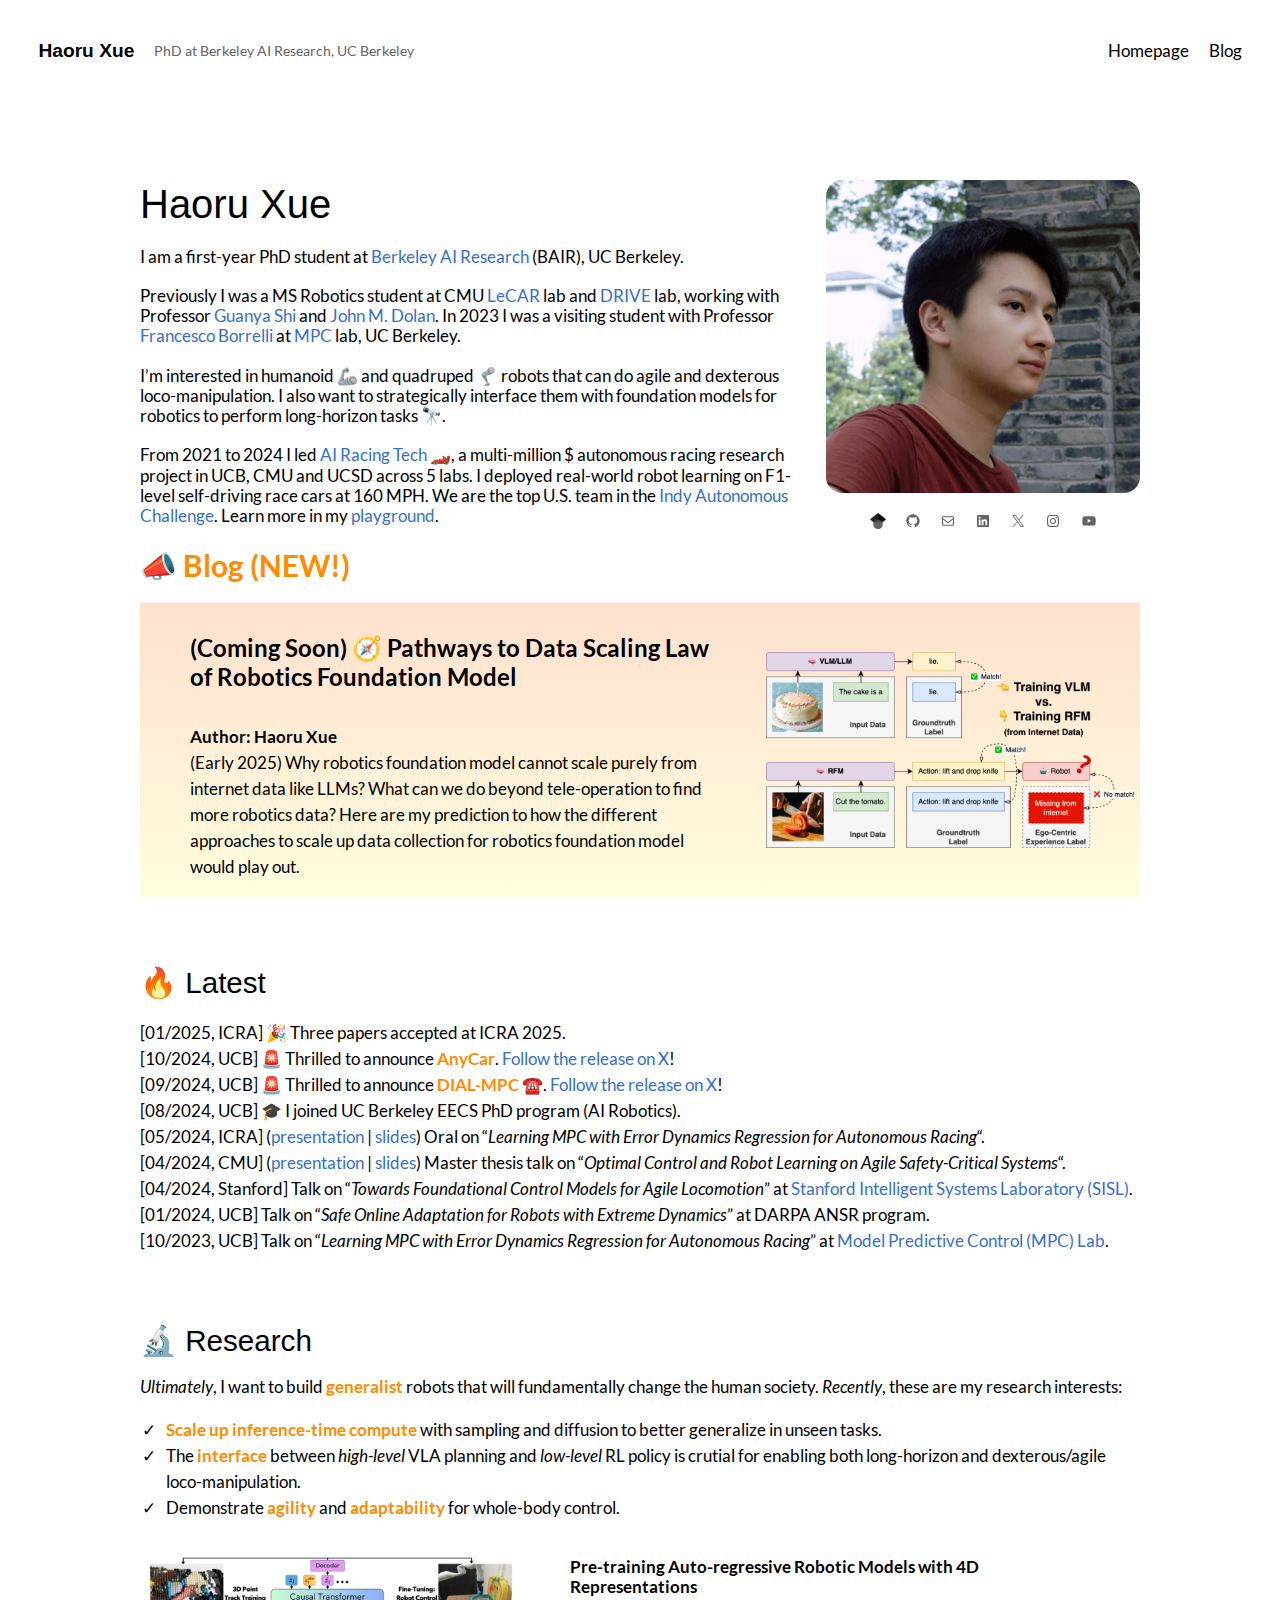
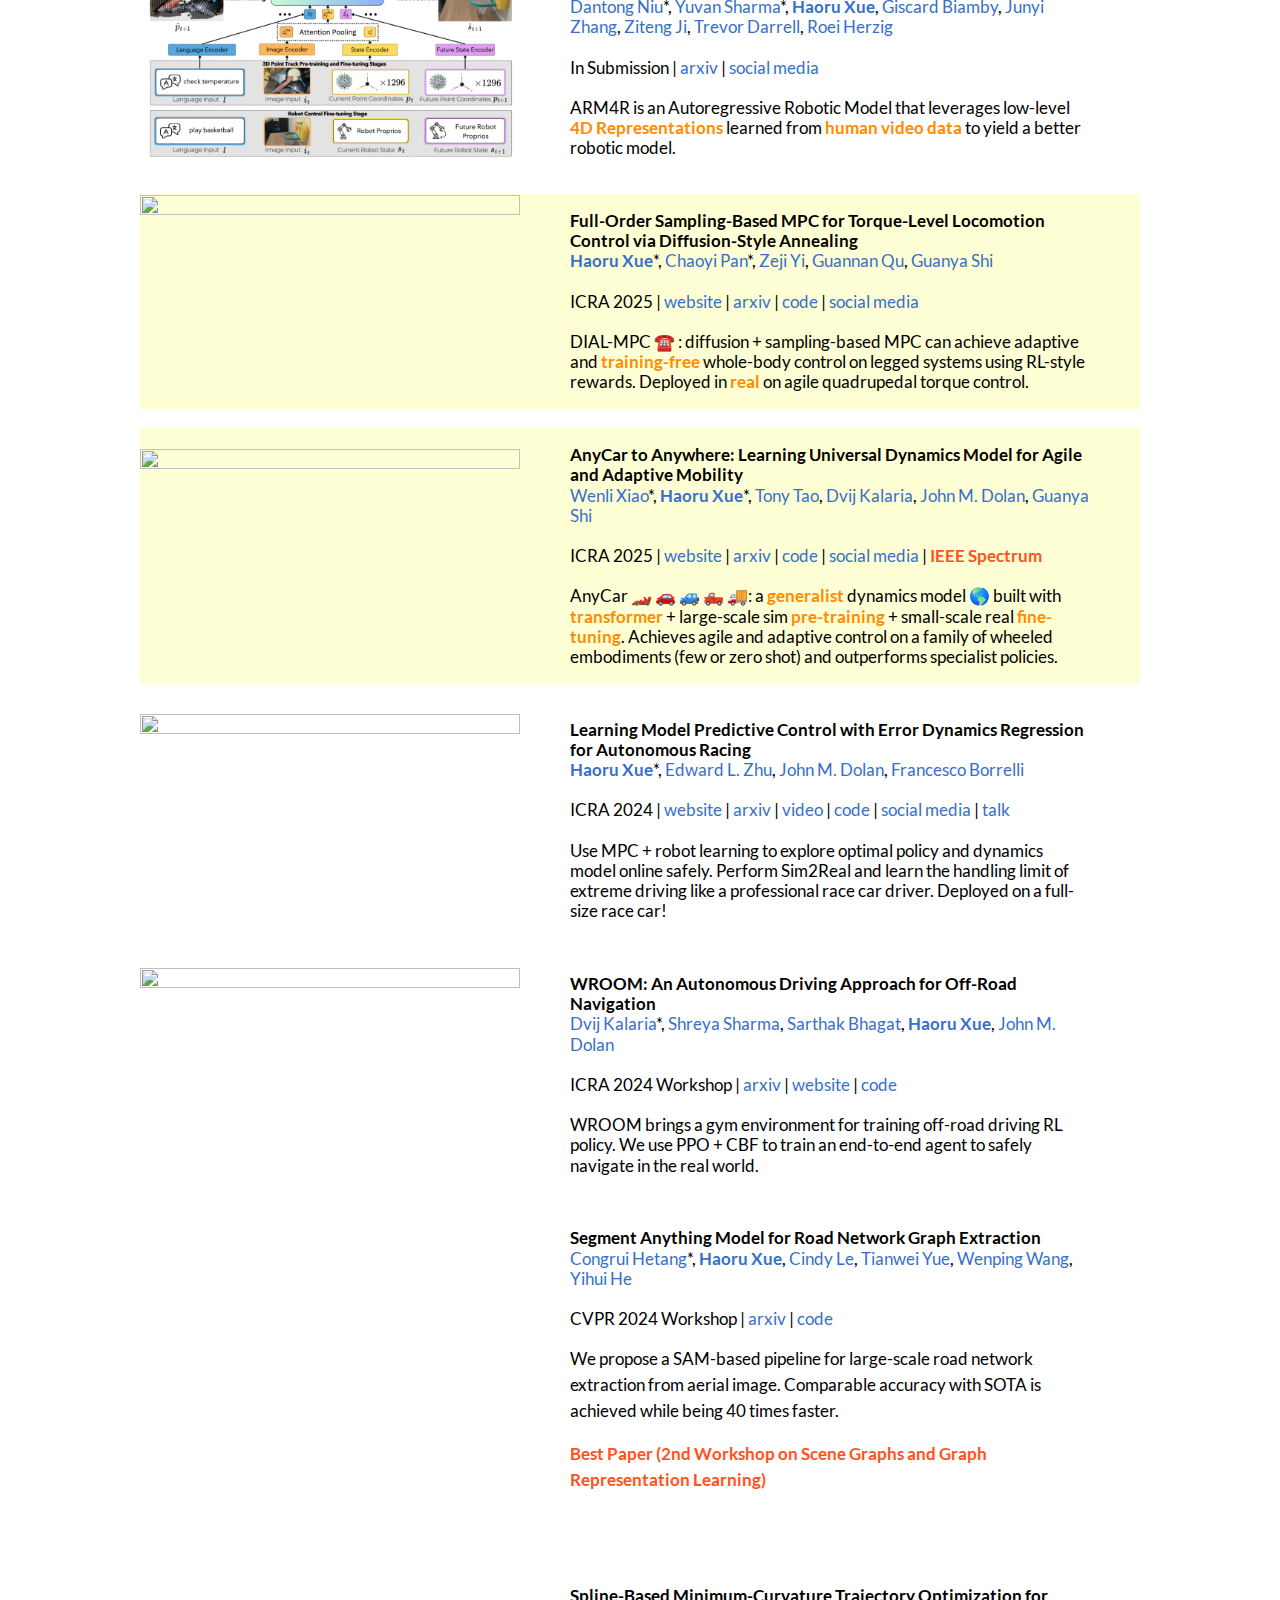
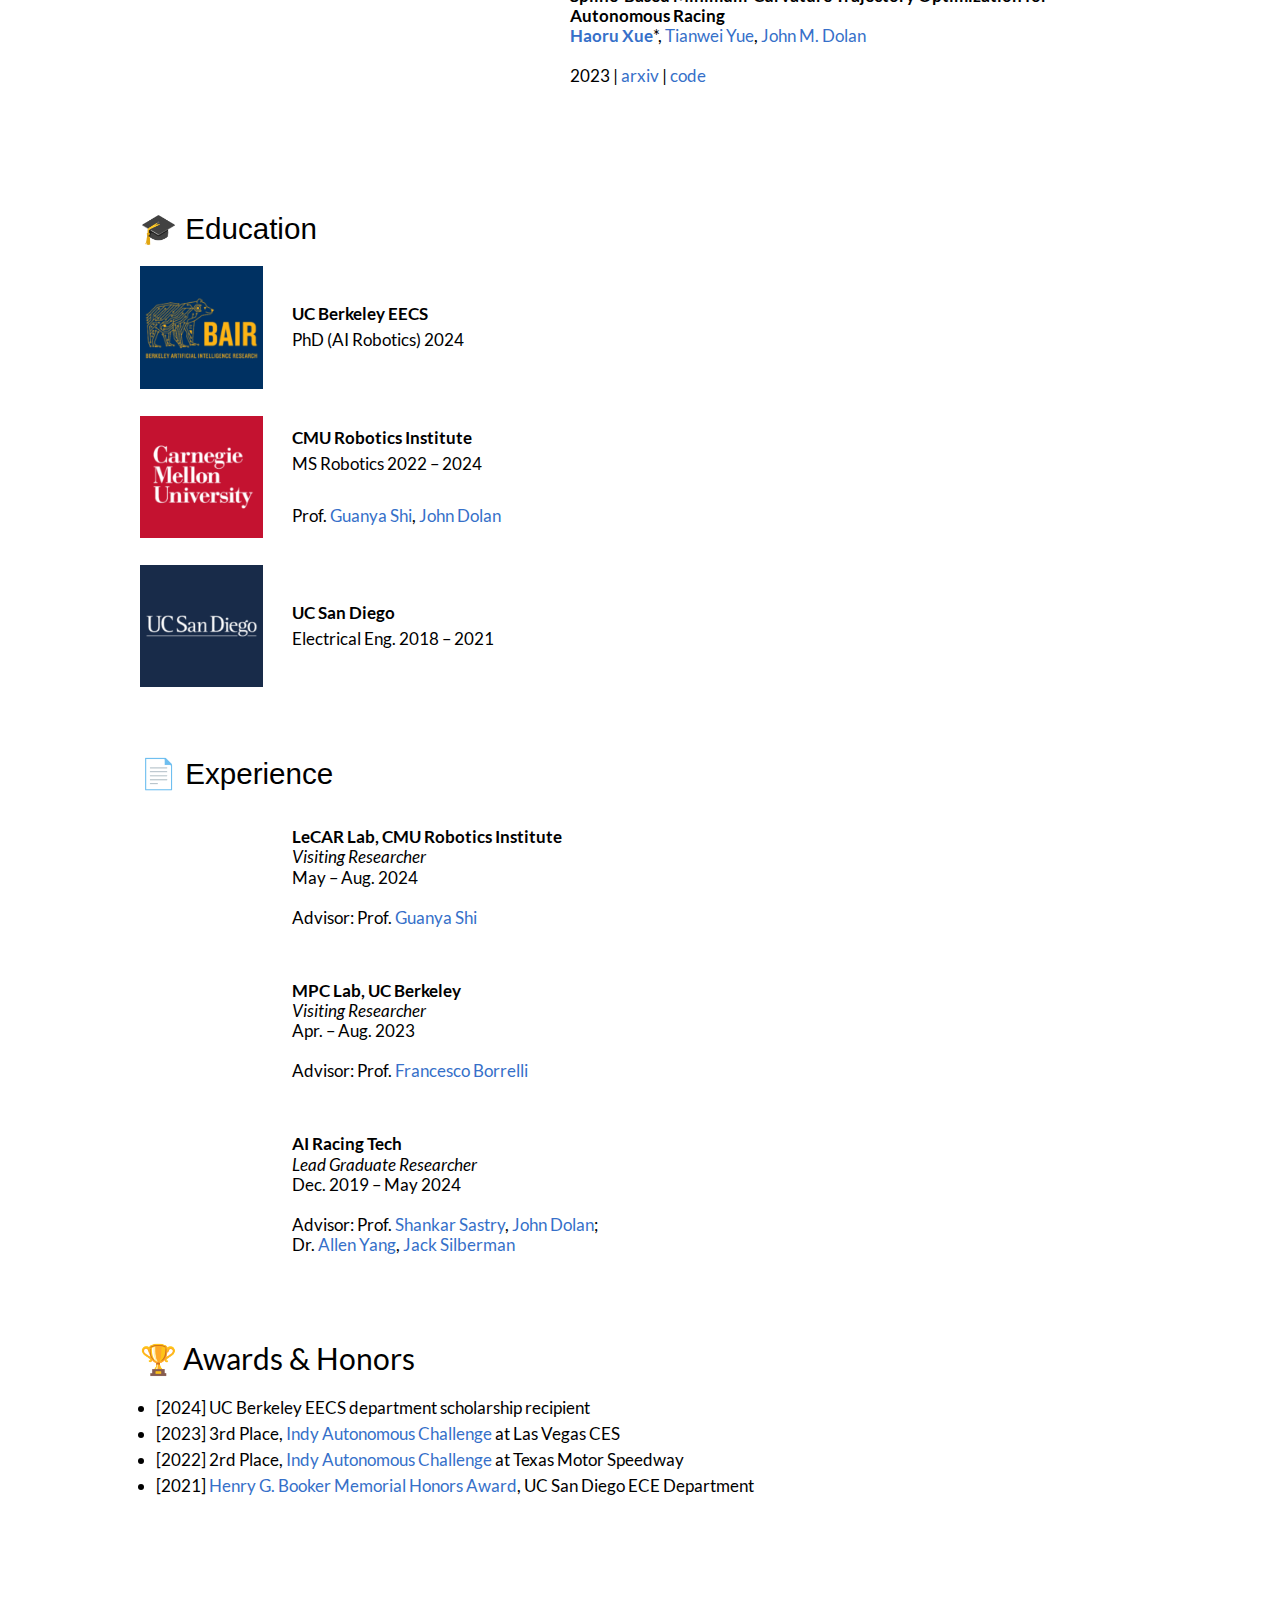
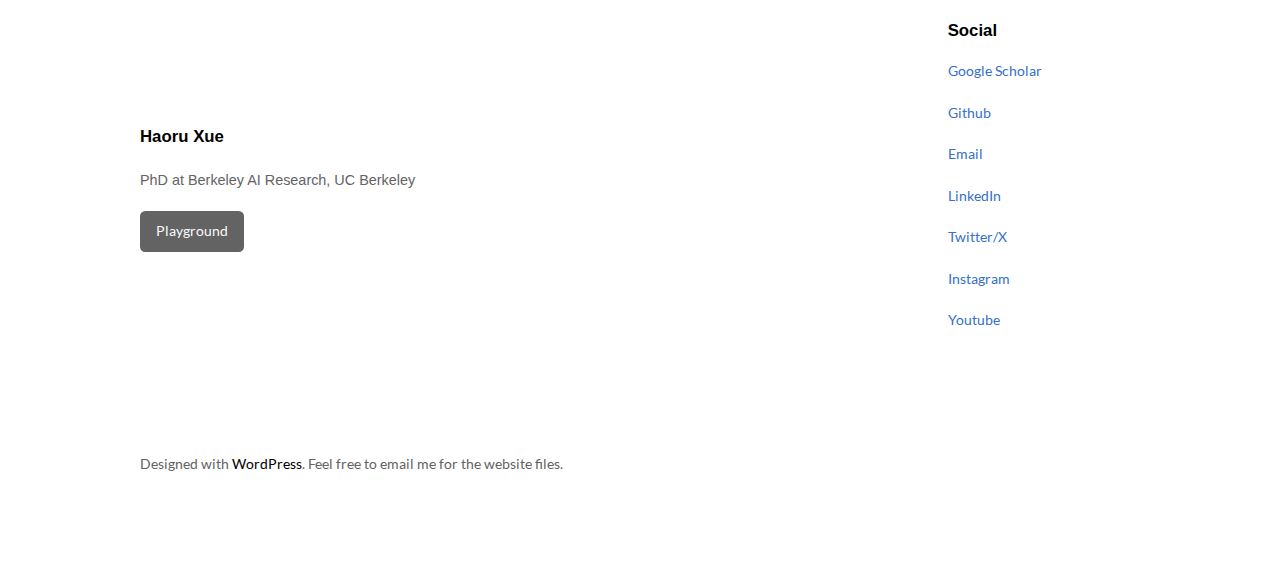
==== commit 092db2e1: "add armor and blog" ====
--- a/index.html
+++ b/index.html
@@ -9,12 +9,24 @@
 <link rel="alternate" type="application/rss+xml" title="Haoru Xue &raquo; Feed" href="https://haoruxue.github.io/feed/">
 <link rel="alternate" type="application/rss+xml" title="Haoru Xue &raquo; Comments Feed" href="https://haoruxue.github.io/comments/feed/">
 <script>
-window._wpemojiSettings = {"baseUrl":"https:\/\/s.w.org\/images\/core\/emoji\/15.0.3\/72x72\/","ext":".png","svgUrl":"https:\/\/s.w.org\/images\/core\/emoji\/15.0.3\/svg\/","svgExt":".svg","source":{"concatemoji":"https:\/\/haoruxue.github.io\/wp-includes\/js\/wp-emoji-release.min.js?ver=6.7.1"}};
+window._wpemojiSettings = {"baseUrl":"https:\/\/s.w.org\/images\/core\/emoji\/15.0.3\/72x72\/","ext":".png","svgUrl":"https:\/\/s.w.org\/images\/core\/emoji\/15.0.3\/svg\/","svgExt":".svg","source":{"concatemoji":"https:\/\/haoruxue.github.io\/wp-includes\/js\/wp-emoji-release.min.js?ver=6.7.2"}};
 /*! This file is auto-generated */
 !function(i,n){var o,s,e;function c(e){try{var t={supportTests:e,timestamp:(new Date).valueOf()};sessionStorage.setItem(o,JSON.stringify(t))}catch(e){}}function p(e,t,n){e.clearRect(0,0,e.canvas.width,e.canvas.height),e.fillText(t,0,0);var t=new Uint32Array(e.getImageData(0,0,e.canvas.width,e.canvas.height).data),r=(e.clearRect(0,0,e.canvas.width,e.canvas.height),e.fillText(n,0,0),new Uint32Array(e.getImageData(0,0,e.canvas.width,e.canvas.height).data));return t.every(function(e,t){return e===r[t]})}function u(e,t,n){switch(t){case"flag":return n(e,"🏳️‍⚧️","🏳️​⚧️")?!1:!n(e,"🇺🇳","🇺​🇳")&&!n(e,"🏴󠁧󠁢󠁥󠁮󠁧󠁿","🏴​󠁧​󠁢​󠁥​󠁮​󠁧​󠁿");case"emoji":return!n(e,"🐦‍⬛","🐦​⬛")}return!1}function f(e,t,n){var r="undefined"!=typeof WorkerGlobalScope&&self instanceof WorkerGlobalScope?new OffscreenCanvas(300,150):i.createElement("canvas"),a=r.getContext("2d",{willReadFrequently:!0}),o=(a.textBaseline="top",a.font="600 32px Arial",{});return e.forEach(function(e){o[e]=t(a,e,n)}),o}function t(e){var t=i.createElement("script");t.src=e,t.defer=!0,i.head.appendChild(t)}"undefined"!=typeof Promise&&(o="wpEmojiSettingsSupports",s=["flag","emoji"],n.supports={everything:!0,everythingExceptFlag:!0},e=new Promise(function(e){i.addEventListener("DOMContentLoaded",e,{once:!0})}),new Promise(function(t){var n=function(){try{var e=JSON.parse(sessionStorage.getItem(o));if("object"==typeof e&&"number"==typeof e.timestamp&&(new Date).valueOf()<e.timestamp+604800&&"object"==typeof e.supportTests)return e.supportTests}catch(e){}return null}();if(!n){if("undefined"!=typeof Worker&&"undefined"!=typeof OffscreenCanvas&&"undefined"!=typeof URL&&URL.createObjectURL&&"undefined"!=typeof Blob)try{var e="postMessage("+f.toString()+"("+[JSON.stringify(s),u.toString(),p.toString()].join(",")+"));",r=new Blob([e],{type:"text/javascript"}),a=new Worker(URL.createObjectURL(r),{name:"wpTestEmojiSupports"});return void(a.onmessage=function(e){c(n=e.data),a.terminate(),t(n)})}catch(e){}c(n=f(s,u,p))}t(n)}).then(function(e){for(var t in e)n.supports[t]=e[t],n.supports.everything=n.supports.everything&&n.supports[t],"flag"!==t&&(n.supports.everythingExceptFlag=n.supports.everythingExceptFlag&&n.supports[t]);n.supports.everythingExceptFlag=n.supports.everythingExceptFlag&&!n.supports.flag,n.DOMReady=!1,n.readyCallback=function(){n.DOMReady=!0}}).then(function(){return e}).then(function(){var e;n.supports.everything||(n.readyCallback(),(e=n.source||{}).concatemoji?t(e.concatemoji):e.wpemoji&&e.twemoji&&(t(e.twemoji),t(e.wpemoji)))}))}((window,document),window._wpemojiSettings);
 </script>
+<style id="wp-block-site-title-inline-css">.wp-block-site-title{box-sizing:border-box}.wp-block-site-title :where(a){color:inherit;font-family:inherit;font-size:inherit;font-style:inherit;font-weight:inherit;letter-spacing:inherit;line-height:inherit;text-decoration:inherit}</style>
+<style id="wp-block-site-tagline-inline-css">.wp-block-site-tagline{box-sizing:border-box}</style>
+<style id="wp-block-group-inline-css">.wp-block-group{box-sizing:border-box}:where(.wp-block-group.wp-block-group-is-layout-constrained){position:relative}</style>
+<style id="wp-block-navigation-link-inline-css">.wp-block-navigation .wp-block-navigation-item__label{overflow-wrap:break-word}.wp-block-navigation .wp-block-navigation-item__description{display:none}.link-ui-tools{border-top:1px solid #f0f0f0;padding:8px}.link-ui-block-inserter{padding-top:8px}.link-ui-block-inserter__back{margin-left:8px;text-transform:uppercase}
+
+				.is-style-arrow-link .wp-block-navigation-item__label:after {
+					content: "\2197";
+					padding-inline-start: 0.25rem;
+					vertical-align: middle;
+					text-decoration: none;
+					display: inline-block;
+				}</style>
+<link rel="stylesheet" id="wp-block-navigation-css" href="https://haoruxue.github.io/wp-includes/blocks/navigation/style.min.css?ver=6.7.2" media="all">
 <style id="wp-block-spacer-inline-css">.wp-block-spacer{clear:both}</style>
-<style id="wp-block-group-inline-css">.wp-block-group{box-sizing:border-box}:where(.wp-block-group.wp-block-group-is-layout-constrained){position:relative}</style>
 <style id="wp-block-heading-inline-css">h1.has-background,h2.has-background,h3.has-background,h4.has-background,h5.has-background,h6.has-background{padding:1.25em 2.375em}h1.has-text-align-left[style*=writing-mode]:where([style*=vertical-lr]),h1.has-text-align-right[style*=writing-mode]:where([style*=vertical-rl]),h2.has-text-align-left[style*=writing-mode]:where([style*=vertical-lr]),h2.has-text-align-right[style*=writing-mode]:where([style*=vertical-rl]),h3.has-text-align-left[style*=writing-mode]:where([style*=vertical-lr]),h3.has-text-align-right[style*=writing-mode]:where([style*=vertical-rl]),h4.has-text-align-left[style*=writing-mode]:where([style*=vertical-lr]),h4.has-text-align-right[style*=writing-mode]:where([style*=vertical-rl]),h5.has-text-align-left[style*=writing-mode]:where([style*=vertical-lr]),h5.has-text-align-right[style*=writing-mode]:where([style*=vertical-rl]),h6.has-text-align-left[style*=writing-mode]:where([style*=vertical-lr]),h6.has-text-align-right[style*=writing-mode]:where([style*=vertical-rl]){rotate:180deg}
 
 				.is-style-asterisk:before {
@@ -47,18 +59,9 @@
 					margin-right: auto;
 				}</style>
 <style id="wp-block-paragraph-inline-css">.is-small-text{font-size:.875em}.is-regular-text{font-size:1em}.is-large-text{font-size:2.25em}.is-larger-text{font-size:3em}.has-drop-cap:not(:focus):first-letter{float:left;font-size:8.4em;font-style:normal;font-weight:100;line-height:.68;margin:.05em .1em 0 0;text-transform:uppercase}body.rtl .has-drop-cap:not(:focus):first-letter{float:none;margin-left:.1em}p.has-drop-cap.has-background{overflow:hidden}:root :where(p.has-background){padding:1.25em 2.375em}:where(p.has-text-color:not(.has-link-color)) a{color:inherit}p.has-text-align-left[style*="writing-mode:vertical-lr"],p.has-text-align-right[style*="writing-mode:vertical-rl"]{rotate:180deg}</style>
-<link rel="stylesheet" id="wp-block-image-css" href="https://haoruxue.github.io/wp-includes/blocks/image/style.min.css?ver=6.7.1" media="all">
-<link rel="stylesheet" id="wp-block-social-links-css" href="https://haoruxue.github.io/wp-includes/blocks/social-links/style.min.css?ver=6.7.1" media="all">
+<link rel="stylesheet" id="wp-block-image-css" href="https://haoruxue.github.io/wp-includes/blocks/image/style.min.css?ver=6.7.2" media="all">
+<link rel="stylesheet" id="wp-block-social-links-css" href="https://haoruxue.github.io/wp-includes/blocks/social-links/style.min.css?ver=6.7.2" media="all">
 <style id="wp-block-columns-inline-css">.wp-block-columns{align-items:normal!important;box-sizing:border-box;display:flex;flex-wrap:wrap!important}@media (min-width:782px){.wp-block-columns{flex-wrap:nowrap!important}}.wp-block-columns.are-vertically-aligned-top{align-items:flex-start}.wp-block-columns.are-vertically-aligned-center{align-items:center}.wp-block-columns.are-vertically-aligned-bottom{align-items:flex-end}@media (max-width:781px){.wp-block-columns:not(.is-not-stacked-on-mobile)>.wp-block-column{flex-basis:100%!important}}@media (min-width:782px){.wp-block-columns:not(.is-not-stacked-on-mobile)>.wp-block-column{flex-basis:0;flex-grow:1}.wp-block-columns:not(.is-not-stacked-on-mobile)>.wp-block-column[style*=flex-basis]{flex-grow:0}}.wp-block-columns.is-not-stacked-on-mobile{flex-wrap:nowrap!important}.wp-block-columns.is-not-stacked-on-mobile>.wp-block-column{flex-basis:0;flex-grow:1}.wp-block-columns.is-not-stacked-on-mobile>.wp-block-column[style*=flex-basis]{flex-grow:0}:where(.wp-block-columns){margin-bottom:1.75em}:where(.wp-block-columns.has-background){padding:1.25em 2.375em}.wp-block-column{flex-grow:1;min-width:0;overflow-wrap:break-word;word-break:break-word}.wp-block-column.is-vertically-aligned-top{align-self:flex-start}.wp-block-column.is-vertically-aligned-center{align-self:center}.wp-block-column.is-vertically-aligned-bottom{align-self:flex-end}.wp-block-column.is-vertically-aligned-stretch{align-self:stretch}.wp-block-column.is-vertically-aligned-bottom,.wp-block-column.is-vertically-aligned-center,.wp-block-column.is-vertically-aligned-top{width:100%}</style>
-<style id="wp-block-list-inline-css">ol,ul{box-sizing:border-box}:root :where(.wp-block-list.has-background){padding:1.25em 2.375em}
-
-				ul.is-style-checkmark-list {
-					list-style-type: "\2713";
-				}
-
-				ul.is-style-checkmark-list li {
-					padding-inline-start: 1ch;
-				}</style>
 <style id="wp-block-media-text-inline-css">.wp-block-media-text{box-sizing:border-box;
   /*!rtl:begin:ignore*/direction:ltr;
   /*!rtl:end:ignore*/display:grid;grid-template-columns:50% 1fr;grid-template-rows:auto}.wp-block-media-text.has-media-on-the-right{grid-template-columns:1fr 50%}.wp-block-media-text.is-vertically-aligned-top>.wp-block-media-text__content,.wp-block-media-text.is-vertically-aligned-top>.wp-block-media-text__media{align-self:start}.wp-block-media-text.is-vertically-aligned-center>.wp-block-media-text__content,.wp-block-media-text.is-vertically-aligned-center>.wp-block-media-text__media,.wp-block-media-text>.wp-block-media-text__content,.wp-block-media-text>.wp-block-media-text__media{align-self:center}.wp-block-media-text.is-vertically-aligned-bottom>.wp-block-media-text__content,.wp-block-media-text.is-vertically-aligned-bottom>.wp-block-media-text__media{align-self:end}.wp-block-media-text>.wp-block-media-text__media{
@@ -70,9 +73,16 @@
   /*!rtl:end:ignore*/}.wp-block-media-text.has-media-on-the-right>.wp-block-media-text__content{
   /*!rtl:begin:ignore*/grid-column:1;grid-row:1
   /*!rtl:end:ignore*/}.wp-block-media-text__media a{display:inline-block}.wp-block-media-text__media img,.wp-block-media-text__media video{height:auto;max-width:unset;vertical-align:middle;width:100%}.wp-block-media-text.is-image-fill>.wp-block-media-text__media{background-size:cover;height:100%;min-height:250px}.wp-block-media-text.is-image-fill>.wp-block-media-text__media>a{display:block;height:100%}.wp-block-media-text.is-image-fill>.wp-block-media-text__media img{height:1px;margin:-1px;overflow:hidden;padding:0;position:absolute;width:1px;clip:rect(0,0,0,0);border:0}.wp-block-media-text.is-image-fill-element>.wp-block-media-text__media{height:100%;min-height:250px;position:relative}.wp-block-media-text.is-image-fill-element>.wp-block-media-text__media>a{display:block;height:100%}.wp-block-media-text.is-image-fill-element>.wp-block-media-text__media img{height:100%;object-fit:cover;position:absolute;width:100%}@media (max-width:600px){.wp-block-media-text.is-stacked-on-mobile{grid-template-columns:100%!important}.wp-block-media-text.is-stacked-on-mobile>.wp-block-media-text__media{grid-column:1;grid-row:1}.wp-block-media-text.is-stacked-on-mobile>.wp-block-media-text__content{grid-column:1;grid-row:2}}</style>
+<style id="wp-block-list-inline-css">ol,ul{box-sizing:border-box}:root :where(.wp-block-list.has-background){padding:1.25em 2.375em}
+
+				ul.is-style-checkmark-list {
+					list-style-type: "\2713";
+				}
+
+				ul.is-style-checkmark-list li {
+					padding-inline-start: 1ch;
+				}</style>
 <style id="wp-block-post-content-inline-css">.wp-block-post-content{display:flow-root}</style>
-<style id="wp-block-site-title-inline-css">.wp-block-site-title{box-sizing:border-box}.wp-block-site-title :where(a){color:inherit;font-family:inherit;font-size:inherit;font-style:inherit;font-weight:inherit;letter-spacing:inherit;line-height:inherit;text-decoration:inherit}</style>
-<style id="wp-block-site-tagline-inline-css">.wp-block-site-tagline{box-sizing:border-box}</style>
 <style id="wp-block-button-inline-css">.wp-block-button__link{box-sizing:border-box;cursor:pointer;display:inline-block;text-align:center;word-break:break-word}.wp-block-button__link.aligncenter{text-align:center}.wp-block-button__link.alignright{text-align:right}:where(.wp-block-button__link){border-radius:9999px;box-shadow:none;padding:calc(.667em + 2px) calc(1.333em + 2px);text-decoration:none}.wp-block-button[style*=text-decoration] .wp-block-button__link{text-decoration:inherit}.wp-block-buttons>.wp-block-button.has-custom-width{max-width:none}.wp-block-buttons>.wp-block-button.has-custom-width .wp-block-button__link{width:100%}.wp-block-buttons>.wp-block-button.has-custom-font-size .wp-block-button__link{font-size:inherit}.wp-block-buttons>.wp-block-button.wp-block-button__width-25{width:calc(25% - var(--wp--style--block-gap, .5em)*.75)}.wp-block-buttons>.wp-block-button.wp-block-button__width-50{width:calc(50% - var(--wp--style--block-gap, .5em)*.5)}.wp-block-buttons>.wp-block-button.wp-block-button__width-75{width:calc(75% - var(--wp--style--block-gap, .5em)*.25)}.wp-block-buttons>.wp-block-button.wp-block-button__width-100{flex-basis:100%;width:100%}.wp-block-buttons.is-vertical>.wp-block-button.wp-block-button__width-25{width:25%}.wp-block-buttons.is-vertical>.wp-block-button.wp-block-button__width-50{width:50%}.wp-block-buttons.is-vertical>.wp-block-button.wp-block-button__width-75{width:75%}.wp-block-button.is-style-squared,.wp-block-button__link.wp-block-button.is-style-squared{border-radius:0}.wp-block-button.no-border-radius,.wp-block-button__link.no-border-radius{border-radius:0!important}:root :where(.wp-block-button .wp-block-button__link.is-style-outline),:root :where(.wp-block-button.is-style-outline>.wp-block-button__link){border:2px solid;padding:.667em 1.333em}:root :where(.wp-block-button .wp-block-button__link.is-style-outline:not(.has-text-color)),:root :where(.wp-block-button.is-style-outline>.wp-block-button__link:not(.has-text-color)){color:currentColor}:root :where(.wp-block-button .wp-block-button__link.is-style-outline:not(.has-background)),:root :where(.wp-block-button.is-style-outline>.wp-block-button__link:not(.has-background)){background-color:initial;background-image:none}</style>
 <style id="twentytwentyfour-button-style-outline-inline-css">.wp-block-button.is-style-outline
 	> .wp-block-button__link:not(.has-text-color, .has-background):hover {
@@ -96,11 +106,14 @@
 <style id="global-styles-inline-css">:root{--wp--preset--aspect-ratio--square: 1;--wp--preset--aspect-ratio--4-3: 4/3;--wp--preset--aspect-ratio--3-4: 3/4;--wp--preset--aspect-ratio--3-2: 3/2;--wp--preset--aspect-ratio--2-3: 2/3;--wp--preset--aspect-ratio--16-9: 16/9;--wp--preset--aspect-ratio--9-16: 9/16;--wp--preset--color--black: #000000;--wp--preset--color--cyan-bluish-gray: #abb8c3;--wp--preset--color--white: #ffffff;--wp--preset--color--pale-pink: #f78da7;--wp--preset--color--vivid-red: #cf2e2e;--wp--preset--color--luminous-vivid-orange: #ff6900;--wp--preset--color--luminous-vivid-amber: #fcb900;--wp--preset--color--light-green-cyan: #7bdcb5;--wp--preset--color--vivid-green-cyan: #00d084;--wp--preset--color--pale-cyan-blue: #8ed1fc;--wp--preset--color--vivid-cyan-blue: #0693e3;--wp--preset--color--vivid-purple: #9b51e0;--wp--preset--color--base: #f9f9f9;--wp--preset--color--base-2: #ffffff;--wp--preset--color--contrast: #000000;--wp--preset--color--contrast-2: #636363;--wp--preset--color--contrast-3: #A4A4A4;--wp--preset--color--accent: #cfcabe;--wp--preset--color--accent-2: #3670c9;--wp--preset--color--accent-3: #e3961a;--wp--preset--color--accent-4: #ff521d;--wp--preset--color--accent-5: #ff8b00;--wp--preset--gradient--vivid-cyan-blue-to-vivid-purple: linear-gradient(135deg,rgba(6,147,227,1) 0%,rgb(155,81,224) 100%);--wp--preset--gradient--light-green-cyan-to-vivid-green-cyan: linear-gradient(135deg,rgb(122,220,180) 0%,rgb(0,208,130) 100%);--wp--preset--gradient--luminous-vivid-amber-to-luminous-vivid-orange: linear-gradient(135deg,rgba(252,185,0,1) 0%,rgba(255,105,0,1) 100%);--wp--preset--gradient--luminous-vivid-orange-to-vivid-red: linear-gradient(135deg,rgba(255,105,0,1) 0%,rgb(207,46,46) 100%);--wp--preset--gradient--very-light-gray-to-cyan-bluish-gray: linear-gradient(135deg,rgb(238,238,238) 0%,rgb(169,184,195) 100%);--wp--preset--gradient--cool-to-warm-spectrum: linear-gradient(135deg,rgb(74,234,220) 0%,rgb(151,120,209) 20%,rgb(207,42,186) 40%,rgb(238,44,130) 60%,rgb(251,105,98) 80%,rgb(254,248,76) 100%);--wp--preset--gradient--blush-light-purple: linear-gradient(135deg,rgb(255,206,236) 0%,rgb(152,150,240) 100%);--wp--preset--gradient--blush-bordeaux: linear-gradient(135deg,rgb(254,205,165) 0%,rgb(254,45,45) 50%,rgb(107,0,62) 100%);--wp--preset--gradient--luminous-dusk: linear-gradient(135deg,rgb(255,203,112) 0%,rgb(199,81,192) 50%,rgb(65,88,208) 100%);--wp--preset--gradient--pale-ocean: linear-gradient(135deg,rgb(255,245,203) 0%,rgb(182,227,212) 50%,rgb(51,167,181) 100%);--wp--preset--gradient--electric-grass: linear-gradient(135deg,rgb(202,248,128) 0%,rgb(113,206,126) 100%);--wp--preset--gradient--midnight: linear-gradient(135deg,rgb(2,3,129) 0%,rgb(40,116,252) 100%);--wp--preset--gradient--gradient-1: linear-gradient(to bottom, #cfcabe 0%, #F9F9F9 100%);--wp--preset--gradient--gradient-2: linear-gradient(to bottom, #C2A990 0%, #F9F9F9 100%);--wp--preset--gradient--gradient-3: linear-gradient(to bottom, #D8613C 0%, #F9F9F9 100%);--wp--preset--gradient--gradient-4: linear-gradient(to bottom, #B1C5A4 0%, #F9F9F9 100%);--wp--preset--gradient--gradient-5: linear-gradient(to bottom, #B5BDBC 0%, #F9F9F9 100%);--wp--preset--gradient--gradient-6: linear-gradient(to bottom, #A4A4A4 0%, #F9F9F9 100%);--wp--preset--gradient--gradient-7: linear-gradient(to bottom, #cfcabe 50%, #F9F9F9 50%);--wp--preset--gradient--gradient-8: linear-gradient(to bottom, #C2A990 50%, #F9F9F9 50%);--wp--preset--gradient--gradient-9: linear-gradient(to bottom, #D8613C 50%, #F9F9F9 50%);--wp--preset--gradient--gradient-10: linear-gradient(to bottom, #B1C5A4 50%, #F9F9F9 50%);--wp--preset--gradient--gradient-11: linear-gradient(to bottom, #B5BDBC 50%, #F9F9F9 50%);--wp--preset--gradient--gradient-12: linear-gradient(to bottom, #A4A4A4 50%, #F9F9F9 50%);--wp--preset--font-size--small: 0.9rem;--wp--preset--font-size--medium: 1.05rem;--wp--preset--font-size--large: clamp(1.39rem, 1.39rem + ((1vw - 0.2rem) * 0.767), 1.85rem);--wp--preset--font-size--x-large: clamp(1.85rem, 1.85rem + ((1vw - 0.2rem) * 1.083), 2.5rem);--wp--preset--font-size--xx-large: clamp(2.5rem, 2.5rem + ((1vw - 0.2rem) * 1.283), 3.27rem);--wp--preset--font-family--body: "Inter", sans-serif;--wp--preset--font-family--heading: Cardo;--wp--preset--font-family--system-sans-serif: -apple-system, BlinkMacSystemFont, avenir next, avenir, segoe ui, helvetica neue, helvetica, Cantarell, Ubuntu, roboto, noto, arial, sans-serif;--wp--preset--font-family--system-serif: Iowan Old Style, Apple Garamond, Baskerville, Times New Roman, Droid Serif, Times, Source Serif Pro, serif, Apple Color Emoji, Segoe UI Emoji, Segoe UI Symbol;--wp--preset--font-family--lato: Lato, sans-serif;--wp--preset--spacing--20: min(1.5rem, 2vw);--wp--preset--spacing--30: min(2.5rem, 3vw);--wp--preset--spacing--40: min(4rem, 5vw);--wp--preset--spacing--50: min(6.5rem, 8vw);--wp--preset--spacing--60: min(10.5rem, 13vw);--wp--preset--spacing--70: 3.38rem;--wp--preset--spacing--80: 5.06rem;--wp--preset--spacing--10: 1rem;--wp--preset--shadow--natural: 6px 6px 9px rgba(0, 0, 0, 0.2);--wp--preset--shadow--deep: 12px 12px 50px rgba(0, 0, 0, 0.4);--wp--preset--shadow--sharp: 6px 6px 0px rgba(0, 0, 0, 0.2);--wp--preset--shadow--outlined: 6px 6px 0px -3px rgba(255, 255, 255, 1), 6px 6px rgba(0, 0, 0, 1);--wp--preset--shadow--crisp: 6px 6px 0px rgba(0, 0, 0, 1);}:root { --wp--style--global--content-size: 1000px;--wp--style--global--wide-size: 1280px; }:where(body) { margin: 0; }.wp-site-blocks { padding-top: var(--wp--style--root--padding-top); padding-bottom: var(--wp--style--root--padding-bottom); }.has-global-padding { padding-right: var(--wp--style--root--padding-right); padding-left: var(--wp--style--root--padding-left); }.has-global-padding > .alignfull { margin-right: calc(var(--wp--style--root--padding-right) * -1); margin-left: calc(var(--wp--style--root--padding-left) * -1); }.has-global-padding :where(:not(.alignfull.is-layout-flow) > .has-global-padding:not(.wp-block-block, .alignfull)) { padding-right: 0; padding-left: 0; }.has-global-padding :where(:not(.alignfull.is-layout-flow) > .has-global-padding:not(.wp-block-block, .alignfull)) > .alignfull { margin-left: 0; margin-right: 0; }.wp-site-blocks > .alignleft { float: left; margin-right: 2em; }.wp-site-blocks > .alignright { float: right; margin-left: 2em; }.wp-site-blocks > .aligncenter { justify-content: center; margin-left: auto; margin-right: auto; }:where(.wp-site-blocks) > * { margin-block-start: 1.2rem; margin-block-end: 0; }:where(.wp-site-blocks) > :first-child { margin-block-start: 0; }:where(.wp-site-blocks) > :last-child { margin-block-end: 0; }:root { --wp--style--block-gap: 1.2rem; }:root :where(.is-layout-flow) > :first-child{margin-block-start: 0;}:root :where(.is-layout-flow) > :last-child{margin-block-end: 0;}:root :where(.is-layout-flow) > *{margin-block-start: 1.2rem;margin-block-end: 0;}:root :where(.is-layout-constrained) > :first-child{margin-block-start: 0;}:root :where(.is-layout-constrained) > :last-child{margin-block-end: 0;}:root :where(.is-layout-constrained) > *{margin-block-start: 1.2rem;margin-block-end: 0;}:root :where(.is-layout-flex){gap: 1.2rem;}:root :where(.is-layout-grid){gap: 1.2rem;}.is-layout-flow > .alignleft{float: left;margin-inline-start: 0;margin-inline-end: 2em;}.is-layout-flow > .alignright{float: right;margin-inline-start: 2em;margin-inline-end: 0;}.is-layout-flow > .aligncenter{margin-left: auto !important;margin-right: auto !important;}.is-layout-constrained > .alignleft{float: left;margin-inline-start: 0;margin-inline-end: 2em;}.is-layout-constrained > .alignright{float: right;margin-inline-start: 2em;margin-inline-end: 0;}.is-layout-constrained > .aligncenter{margin-left: auto !important;margin-right: auto !important;}.is-layout-constrained > :where(:not(.alignleft):not(.alignright):not(.alignfull)){max-width: var(--wp--style--global--content-size);margin-left: auto !important;margin-right: auto !important;}.is-layout-constrained > .alignwide{max-width: var(--wp--style--global--wide-size);}body .is-layout-flex{display: flex;}.is-layout-flex{flex-wrap: wrap;align-items: center;}.is-layout-flex > :is(*, div){margin: 0;}body .is-layout-grid{display: grid;}.is-layout-grid > :is(*, div){margin: 0;}body{background-color: var(--wp--preset--color--base-2);color: var(--wp--preset--color--contrast);font-family: var(--wp--preset--font-family--lato);font-size: var(--wp--preset--font-size--medium);font-style: normal;font-weight: 400;line-height: 1.55;--wp--style--root--padding-top: 0px;--wp--style--root--padding-right: var(--wp--preset--spacing--50);--wp--style--root--padding-bottom: 0px;--wp--style--root--padding-left: var(--wp--preset--spacing--50);}a:where(:not(.wp-element-button)){color: var(--wp--preset--color--accent-2);font-family: var(--wp--preset--font-family--lato);text-decoration: none;}:root :where(a:where(:not(.wp-element-button)):hover){color: var(--wp--preset--color--accent-3);text-decoration: none;}h1, h2, h3, h4, h5, h6{color: var(--wp--preset--color--contrast);font-family: var(--wp--preset--font-family--lato);font-weight: 400;line-height: 1.2;}h1{font-size: var(--wp--preset--font-size--xx-large);line-height: 1.15;}h2{font-size: var(--wp--preset--font-size--x-large);}h3{font-size: var(--wp--preset--font-size--large);}h4{font-size: clamp(1.1rem, 1.1rem + ((1vw - 0.2rem) * 0.767), 1.5rem);}h5{font-size: var(--wp--preset--font-size--medium);}h6{font-size: var(--wp--preset--font-size--small);}:root :where(.wp-element-button, .wp-block-button__link){background-color: var(--wp--preset--color--contrast);border-radius: .33rem;border-color: var(--wp--preset--color--contrast);border-width: 0;color: var(--wp--preset--color--base);font-family: var(--wp--preset--font-family--lato);font-size: var(--wp--preset--font-size--small);font-style: normal;font-weight: 500;line-height: inherit;padding-top: 0.6rem;padding-right: 1rem;padding-bottom: 0.6rem;padding-left: 1rem;text-decoration: none;}:root :where(.wp-element-button:hover, .wp-block-button__link:hover){background-color: var(--wp--preset--color--contrast-2);border-color: var(--wp--preset--color--contrast-2);color: var(--wp--preset--color--base);}:root :where(.wp-element-button:focus, .wp-block-button__link:focus){background-color: var(--wp--preset--color--contrast-2);border-color: var(--wp--preset--color--contrast-2);color: var(--wp--preset--color--base);outline-color: var(--wp--preset--color--contrast);outline-offset: 2px;}:root :where(.wp-element-button:active, .wp-block-button__link:active){background-color: var(--wp--preset--color--contrast);color: var(--wp--preset--color--base);}:root :where(.wp-element-caption, .wp-block-audio figcaption, .wp-block-embed figcaption, .wp-block-gallery figcaption, .wp-block-image figcaption, .wp-block-table figcaption, .wp-block-video figcaption){color: var(--wp--preset--color--contrast-2);font-family: var(--wp--preset--font-family--lato);font-size: 0.8rem;}.has-black-color{color: var(--wp--preset--color--black) !important;}.has-cyan-bluish-gray-color{color: var(--wp--preset--color--cyan-bluish-gray) !important;}.has-white-color{color: var(--wp--preset--color--white) !important;}.has-pale-pink-color{color: var(--wp--preset--color--pale-pink) !important;}.has-vivid-red-color{color: var(--wp--preset--color--vivid-red) !important;}.has-luminous-vivid-orange-color{color: var(--wp--preset--color--luminous-vivid-orange) !important;}.has-luminous-vivid-amber-color{color: var(--wp--preset--color--luminous-vivid-amber) !important;}.has-light-green-cyan-color{color: var(--wp--preset--color--light-green-cyan) !important;}.has-vivid-green-cyan-color{color: var(--wp--preset--color--vivid-green-cyan) !important;}.has-pale-cyan-blue-color{color: var(--wp--preset--color--pale-cyan-blue) !important;}.has-vivid-cyan-blue-color{color: var(--wp--preset--color--vivid-cyan-blue) !important;}.has-vivid-purple-color{color: var(--wp--preset--color--vivid-purple) !important;}.has-base-color{color: var(--wp--preset--color--base) !important;}.has-base-2-color{color: var(--wp--preset--color--base-2) !important;}.has-contrast-color{color: var(--wp--preset--color--contrast) !important;}.has-contrast-2-color{color: var(--wp--preset--color--contrast-2) !important;}.has-contrast-3-color{color: var(--wp--preset--color--contrast-3) !important;}.has-accent-color{color: var(--wp--preset--color--accent) !important;}.has-accent-2-color{color: var(--wp--preset--color--accent-2) !important;}.has-accent-3-color{color: var(--wp--preset--color--accent-3) !important;}.has-accent-4-color{color: var(--wp--preset--color--accent-4) !important;}.has-accent-5-color{color: var(--wp--preset--color--accent-5) !important;}.has-black-background-color{background-color: var(--wp--preset--color--black) !important;}.has-cyan-bluish-gray-background-color{background-color: var(--wp--preset--color--cyan-bluish-gray) !important;}.has-white-background-color{background-color: var(--wp--preset--color--white) !important;}.has-pale-pink-background-color{background-color: var(--wp--preset--color--pale-pink) !important;}.has-vivid-red-background-color{background-color: var(--wp--preset--color--vivid-red) !important;}.has-luminous-vivid-orange-background-color{background-color: var(--wp--preset--color--luminous-vivid-orange) !important;}.has-luminous-vivid-amber-background-color{background-color: var(--wp--preset--color--luminous-vivid-amber) !important;}.has-light-green-cyan-background-color{background-color: var(--wp--preset--color--light-green-cyan) !important;}.has-vivid-green-cyan-background-color{background-color: var(--wp--preset--color--vivid-green-cyan) !important;}.has-pale-cyan-blue-background-color{background-color: var(--wp--preset--color--pale-cyan-blue) !important;}.has-vivid-cyan-blue-background-color{background-color: var(--wp--preset--color--vivid-cyan-blue) !important;}.has-vivid-purple-background-color{background-color: var(--wp--preset--color--vivid-purple) !important;}.has-base-background-color{background-color: var(--wp--preset--color--base) !important;}.has-base-2-background-color{background-color: var(--wp--preset--color--base-2) !important;}.has-contrast-background-color{background-color: var(--wp--preset--color--contrast) !important;}.has-contrast-2-background-color{background-color: var(--wp--preset--color--contrast-2) !important;}.has-contrast-3-background-color{background-color: var(--wp--preset--color--contrast-3) !important;}.has-accent-background-color{background-color: var(--wp--preset--color--accent) !important;}.has-accent-2-background-color{background-color: var(--wp--preset--color--accent-2) !important;}.has-accent-3-background-color{background-color: var(--wp--preset--color--accent-3) !important;}.has-accent-4-background-color{background-color: var(--wp--preset--color--accent-4) !important;}.has-accent-5-background-color{background-color: var(--wp--preset--color--accent-5) !important;}.has-black-border-color{border-color: var(--wp--preset--color--black) !important;}.has-cyan-bluish-gray-border-color{border-color: var(--wp--preset--color--cyan-bluish-gray) !important;}.has-white-border-color{border-color: var(--wp--preset--color--white) !important;}.has-pale-pink-border-color{border-color: var(--wp--preset--color--pale-pink) !important;}.has-vivid-red-border-color{border-color: var(--wp--preset--color--vivid-red) !important;}.has-luminous-vivid-orange-border-color{border-color: var(--wp--preset--color--luminous-vivid-orange) !important;}.has-luminous-vivid-amber-border-color{border-color: var(--wp--preset--color--luminous-vivid-amber) !important;}.has-light-green-cyan-border-color{border-color: var(--wp--preset--color--light-green-cyan) !important;}.has-vivid-green-cyan-border-color{border-color: var(--wp--preset--color--vivid-green-cyan) !important;}.has-pale-cyan-blue-border-color{border-color: var(--wp--preset--color--pale-cyan-blue) !important;}.has-vivid-cyan-blue-border-color{border-color: var(--wp--preset--color--vivid-cyan-blue) !important;}.has-vivid-purple-border-color{border-color: var(--wp--preset--color--vivid-purple) !important;}.has-base-border-color{border-color: var(--wp--preset--color--base) !important;}.has-base-2-border-color{border-color: var(--wp--preset--color--base-2) !important;}.has-contrast-border-color{border-color: var(--wp--preset--color--contrast) !important;}.has-contrast-2-border-color{border-color: var(--wp--preset--color--contrast-2) !important;}.has-contrast-3-border-color{border-color: var(--wp--preset--color--contrast-3) !important;}.has-accent-border-color{border-color: var(--wp--preset--color--accent) !important;}.has-accent-2-border-color{border-color: var(--wp--preset--color--accent-2) !important;}.has-accent-3-border-color{border-color: var(--wp--preset--color--accent-3) !important;}.has-accent-4-border-color{border-color: var(--wp--preset--color--accent-4) !important;}.has-accent-5-border-color{border-color: var(--wp--preset--color--accent-5) !important;}.has-vivid-cyan-blue-to-vivid-purple-gradient-background{background: var(--wp--preset--gradient--vivid-cyan-blue-to-vivid-purple) !important;}.has-light-green-cyan-to-vivid-green-cyan-gradient-background{background: var(--wp--preset--gradient--light-green-cyan-to-vivid-green-cyan) !important;}.has-luminous-vivid-amber-to-luminous-vivid-orange-gradient-background{background: var(--wp--preset--gradient--luminous-vivid-amber-to-luminous-vivid-orange) !important;}.has-luminous-vivid-orange-to-vivid-red-gradient-background{background: var(--wp--preset--gradient--luminous-vivid-orange-to-vivid-red) !important;}.has-very-light-gray-to-cyan-bluish-gray-gradient-background{background: var(--wp--preset--gradient--very-light-gray-to-cyan-bluish-gray) !important;}.has-cool-to-warm-spectrum-gradient-background{background: var(--wp--preset--gradient--cool-to-warm-spectrum) !important;}.has-blush-light-purple-gradient-background{background: var(--wp--preset--gradient--blush-light-purple) !important;}.has-blush-bordeaux-gradient-background{background: var(--wp--preset--gradient--blush-bordeaux) !important;}.has-luminous-dusk-gradient-background{background: var(--wp--preset--gradient--luminous-dusk) !important;}.has-pale-ocean-gradient-background{background: var(--wp--preset--gradient--pale-ocean) !important;}.has-electric-grass-gradient-background{background: var(--wp--preset--gradient--electric-grass) !important;}.has-midnight-gradient-background{background: var(--wp--preset--gradient--midnight) !important;}.has-gradient-1-gradient-background{background: var(--wp--preset--gradient--gradient-1) !important;}.has-gradient-2-gradient-background{background: var(--wp--preset--gradient--gradient-2) !important;}.has-gradient-3-gradient-background{background: var(--wp--preset--gradient--gradient-3) !important;}.has-gradient-4-gradient-background{background: var(--wp--preset--gradient--gradient-4) !important;}.has-gradient-5-gradient-background{background: var(--wp--preset--gradient--gradient-5) !important;}.has-gradient-6-gradient-background{background: var(--wp--preset--gradient--gradient-6) !important;}.has-gradient-7-gradient-background{background: var(--wp--preset--gradient--gradient-7) !important;}.has-gradient-8-gradient-background{background: var(--wp--preset--gradient--gradient-8) !important;}.has-gradient-9-gradient-background{background: var(--wp--preset--gradient--gradient-9) !important;}.has-gradient-10-gradient-background{background: var(--wp--preset--gradient--gradient-10) !important;}.has-gradient-11-gradient-background{background: var(--wp--preset--gradient--gradient-11) !important;}.has-gradient-12-gradient-background{background: var(--wp--preset--gradient--gradient-12) !important;}.has-small-font-size{font-size: var(--wp--preset--font-size--small) !important;}.has-medium-font-size{font-size: var(--wp--preset--font-size--medium) !important;}.has-large-font-size{font-size: var(--wp--preset--font-size--large) !important;}.has-x-large-font-size{font-size: var(--wp--preset--font-size--x-large) !important;}.has-xx-large-font-size{font-size: var(--wp--preset--font-size--xx-large) !important;}.has-body-font-family{font-family: var(--wp--preset--font-family--body) !important;}.has-heading-font-family{font-family: var(--wp--preset--font-family--heading) !important;}.has-system-sans-serif-font-family{font-family: var(--wp--preset--font-family--system-sans-serif) !important;}.has-system-serif-font-family{font-family: var(--wp--preset--font-family--system-serif) !important;}.has-lato-font-family{font-family: var(--wp--preset--font-family--lato) !important;}:where(.wp-site-blocks *:focus){outline-width:2px;outline-style:solid}
 :root :where(.wp-block-buttons-is-layout-flow) > :first-child{margin-block-start: 0;}:root :where(.wp-block-buttons-is-layout-flow) > :last-child{margin-block-end: 0;}:root :where(.wp-block-buttons-is-layout-flow) > *{margin-block-start: 0.7rem;margin-block-end: 0;}:root :where(.wp-block-buttons-is-layout-constrained) > :first-child{margin-block-start: 0;}:root :where(.wp-block-buttons-is-layout-constrained) > :last-child{margin-block-end: 0;}:root :where(.wp-block-buttons-is-layout-constrained) > *{margin-block-start: 0.7rem;margin-block-end: 0;}:root :where(.wp-block-buttons-is-layout-flex){gap: 0.7rem;}:root :where(.wp-block-buttons-is-layout-grid){gap: 0.7rem;}
 :root :where(.wp-block-list){padding-left: var(--wp--preset--spacing--10);}
+:root :where(.wp-block-navigation){font-weight: 500;}
+:root :where(.wp-block-navigation a:where(:not(.wp-element-button))){text-decoration: none;}
+:root :where(.wp-block-navigation a:where(:not(.wp-element-button)):hover){text-decoration: underline;}
 :root :where(.wp-block-site-tagline){color: var(--wp--preset--color--contrast-2);font-size: var(--wp--preset--font-size--small);}
 :root :where(.wp-block-site-title){font-family: var(--wp--preset--font-family--body);font-size: clamp(0.875rem, 0.875rem + ((1vw - 0.2rem) * 0.542), 1.2rem);font-style: normal;font-weight: 600;}
 :root :where(.wp-block-site-title a:where(:not(.wp-element-button))){text-decoration: none;}
 :root :where(.wp-block-site-title a:where(:not(.wp-element-button)):hover){text-decoration: none;}</style>
-<style id="core-block-supports-inline-css">.wp-container-core-group-is-layout-2{flex-direction:column;align-items:flex-start;}.wp-container-core-social-links-is-layout-1{justify-content:center;}.wp-container-core-group-is-layout-3{flex-wrap:nowrap;justify-content:center;}.wp-container-core-columns-is-layout-1{flex-wrap:nowrap;}.wp-elements-cc5a2ba18b6de77e55770b94db865616 a:where(:not(.wp-element-button)){color:var(--wp--preset--color--accent-4);}.wp-container-core-group-is-layout-4{flex-direction:column;align-items:flex-start;}.wp-container-core-group-is-layout-5{flex-direction:column;align-items:flex-start;}.wp-container-core-columns-is-layout-2{flex-wrap:nowrap;}.wp-container-core-group-is-layout-6{flex-direction:column;align-items:flex-start;justify-content:center;}.wp-container-core-columns-is-layout-3{flex-wrap:nowrap;}.wp-container-core-buttons-is-layout-1{justify-content:flex-start;}.wp-container-core-group-is-layout-8{flex-direction:column;align-items:flex-start;}.wp-container-core-group-is-layout-9{flex-direction:column;align-items:flex-start;}.wp-container-core-group-is-layout-10{flex-direction:column;align-items:stretch;}.wp-container-core-columns-is-layout-4{flex-wrap:nowrap;}.wp-elements-7bcee35cf219a139296f111d693c3234 a:where(:not(.wp-element-button)){color:var(--wp--preset--color--contrast);}.wp-container-core-group-is-layout-12 > :where(:not(.alignleft):not(.alignright):not(.alignfull)){max-width:1000px;margin-left:auto !important;margin-right:auto !important;}.wp-container-core-group-is-layout-12 > .alignwide{max-width:1000px;}.wp-container-core-group-is-layout-12 .alignfull{max-width:none;}</style>
+<style id="core-block-supports-inline-css">.wp-elements-d6202aa7d337f2ce08aedc8ed261a84e a:where(:not(.wp-element-button)){color:var(--wp--preset--color--contrast);}.wp-container-core-navigation-is-layout-1{justify-content:flex-end;}.wp-container-core-group-is-layout-2{justify-content:space-between;}.wp-container-core-group-is-layout-3 > .alignfull{margin-right:calc(var(--wp--preset--spacing--30) * -1);margin-left:calc(var(--wp--preset--spacing--30) * -1);}.wp-container-core-group-is-layout-5{flex-direction:column;align-items:flex-start;}.wp-container-core-social-links-is-layout-1{justify-content:center;}.wp-container-core-group-is-layout-6{flex-wrap:nowrap;justify-content:center;}.wp-container-core-columns-is-layout-1{flex-wrap:nowrap;}.wp-elements-9e51932cea452bcbe41a6618c2c658b0 a:where(:not(.wp-element-button)){color:var(--wp--preset--color--contrast);}.wp-elements-8c96de67b1ad4394600531e89c38a168 a:where(:not(.wp-element-button)){color:var(--wp--preset--color--contrast);}.wp-elements-cc5a2ba18b6de77e55770b94db865616 a:where(:not(.wp-element-button)){color:var(--wp--preset--color--accent-4);}.wp-container-core-group-is-layout-7{flex-direction:column;align-items:flex-start;}.wp-container-core-group-is-layout-8{flex-direction:column;align-items:flex-start;}.wp-container-core-columns-is-layout-2{flex-wrap:nowrap;}.wp-container-core-group-is-layout-9{flex-direction:column;align-items:flex-start;justify-content:center;}.wp-container-core-columns-is-layout-3{flex-wrap:nowrap;}.wp-container-core-buttons-is-layout-1{justify-content:flex-start;}.wp-container-core-group-is-layout-11{flex-direction:column;align-items:flex-start;}.wp-container-core-group-is-layout-12{flex-direction:column;align-items:flex-start;}.wp-container-core-group-is-layout-13{flex-direction:column;align-items:stretch;}.wp-container-core-columns-is-layout-4{flex-wrap:nowrap;}.wp-elements-7bcee35cf219a139296f111d693c3234 a:where(:not(.wp-element-button)){color:var(--wp--preset--color--contrast);}.wp-container-core-group-is-layout-15 > :where(:not(.alignleft):not(.alignright):not(.alignfull)){max-width:1000px;margin-left:auto !important;margin-right:auto !important;}.wp-container-core-group-is-layout-15 > .alignwide{max-width:1000px;}.wp-container-core-group-is-layout-15 .alignfull{max-width:none;}</style>
 <style id="wp-block-template-skip-link-inline-css">.skip-link.screen-reader-text {
 			border: 0;
 			clip: rect(1px,1px,1px,1px);
@@ -133,11 +146,14 @@
 <link rel="https://api.w.org/" href="https://haoruxue.github.io/wp-json/">
 <link rel="alternate" title="JSON" type="application/json" href="https://haoruxue.github.io/wp-json/wp/v2/pages/46">
 <link rel="EditURI" type="application/rsd+xml" title="RSD" href="https://haoruxue.github.io/xmlrpc.php?rsd">
-<meta name="generator" content="WordPress 6.7.1">
+<meta name="generator" content="WordPress 6.7.2">
 <link rel="canonical" href="https://haoruxue.github.io/">
 <link rel="shortlink" href="https://haoruxue.github.io/">
 <link rel="alternate" title="oEmbed (JSON)" type="application/json+oembed" href="https://haoruxue.github.io/wp-json/oembed/1.0/embed?url=http%3A%2F%2Fhttps%3A%2F%2Fhaoruxue.github.io%2F">
 <link rel="alternate" title="oEmbed (XML)" type="text/xml+oembed" href="https://haoruxue.github.io/wp-json/oembed/1.0/embed?url=http%3A%2F%2Fhttps%3A%2F%2Fhaoruxue.github.io%2F#038;format=xml">
+<script type="importmap" id="wp-importmap">{"imports":{"@wordpress\/interactivity":"https:\/\/haoruxue.github.io\/wp-includes\/js\/dist\/script-modules\/interactivity\/index.min.js?ver=907ea3b2f317a78b7b9b"}}</script>
+<script type="module" src="https://haoruxue.github.io/wp-includes/js/dist/script-modules/block-library/navigation/view.min.js?ver=8ff192874fc8910a284c" id="@wordpress/block-library/navigation/view-js-module"></script>
+<link rel="modulepreload" href="https://haoruxue.github.io/wp-includes/js/dist/script-modules/interactivity/index.min.js?ver=907ea3b2f317a78b7b9b" id="@wordpress/interactivity-js-modulepreload">
 <style class="wp-fonts-local">@font-face{font-family:Inter;font-style:normal;font-weight:300 900;font-display:fallback;src:url('https://haoruxue.github.io/wp-content/themes/twentytwentyfour/assets/fonts/inter/Inter-VariableFont_slnt,wght.woff2') format('woff2');font-stretch:normal;}
 @font-face{font-family:Cardo;font-style:normal;font-weight:400;font-display:fallback;src:url('https://haoruxue.github.io/wp-content/themes/twentytwentyfour/assets/fonts/cardo/cardo_normal_400.woff2') format('woff2');}
 @font-face{font-family:Cardo;font-style:italic;font-weight:400;font-display:fallback;src:url('https://haoruxue.github.io/wp-content/themes/twentytwentyfour/assets/fonts/cardo/cardo_italic_400.woff2') format('woff2');}
@@ -165,16 +181,45 @@
 <body class="home page-template-default page page-id-46 wp-custom-logo wp-embed-responsive">
 
 <div class="wp-site-blocks">
+<header class="wp-block-template-part">
+<div class="wp-block-group alignfull has-global-padding is-layout-constrained wp-container-core-group-is-layout-3 wp-block-group-is-layout-constrained" style="padding-top:var(--wp--preset--spacing--30);padding-right:var(--wp--preset--spacing--30);padding-bottom:var(--wp--preset--spacing--30);padding-left:var(--wp--preset--spacing--30)">
+<div class="wp-block-group alignwide is-content-justification-space-between is-layout-flex wp-container-core-group-is-layout-2 wp-block-group-is-layout-flex">
+<div class="wp-block-group is-layout-flex wp-block-group-is-layout-flex">
+<h1 class="has-link-color wp-elements-d6202aa7d337f2ce08aedc8ed261a84e wp-block-site-title"><a href="https://haoruxue.github.io/" target="_self" rel="home" aria-current="page">Haoru Xue</a></h1>
+
+<p class="wp-block-site-tagline"> PhD at Berkeley AI Research, UC Berkeley</p>
+</div>
+
+
+<nav class="is-responsive items-justified-right wp-block-navigation is-content-justification-right is-layout-flex wp-container-core-navigation-is-layout-1 wp-block-navigation-is-layout-flex" aria-label="Secondary menu" data-wp-interactive="core/navigation" data-wp-context='{"overlayOpenedBy":{"click":false,"hover":false,"focus":false},"type":"overlay","roleAttribute":"","ariaLabel":"Menu"}'><button aria-haspopup="dialog" aria-label="Open menu" class="wp-block-navigation__responsive-container-open " data-wp-on-async--click="actions.openMenuOnClick" data-wp-on--keydown="actions.handleMenuKeydown"><svg width="24" height="24" xmlns="http://www.w3.org/2000/svg" viewbox="0 0 24 24" aria-hidden="true" focusable="false"><rect x="4" y="7.5" width="16" height="1.5"></rect><rect x="4" y="15" width="16" height="1.5"></rect></svg></button>
+				<div class="wp-block-navigation__responsive-container  " id="modal-1" data-wp-class--has-modal-open="state.isMenuOpen" data-wp-class--is-menu-open="state.isMenuOpen" data-wp-watch="callbacks.initMenu" data-wp-on--keydown="actions.handleMenuKeydown" data-wp-on-async--focusout="actions.handleMenuFocusout" tabindex="-1">
+					<div class="wp-block-navigation__responsive-close" tabindex="-1">
+						<div class="wp-block-navigation__responsive-dialog" data-wp-bind--aria-modal="state.ariaModal" data-wp-bind--aria-label="state.ariaLabel" data-wp-bind--role="state.roleAttribute">
+							<button aria-label="Close menu" class="wp-block-navigation__responsive-container-close" data-wp-on-async--click="actions.closeMenuOnClick"><svg xmlns="http://www.w3.org/2000/svg" viewbox="0 0 24 24" width="24" height="24" aria-hidden="true" focusable="false"><path d="m13.06 12 6.47-6.47-1.06-1.06L12 10.94 5.53 4.47 4.47 5.53 10.94 12l-6.47 6.47 1.06 1.06L12 13.06l6.47 6.47 1.06-1.06L13.06 12Z"></path></svg></button>
+							<div class="wp-block-navigation__responsive-container-content" data-wp-watch="callbacks.focusFirstElement" id="modal-1-content">
+								<ul class="wp-block-navigation__container is-responsive items-justified-right wp-block-navigation">
+<li class=" wp-block-navigation-item current-menu-item wp-block-navigation-link"><a class="wp-block-navigation-item__content" href="https://haoruxue.github.io/" aria-current="page"><span class="wp-block-navigation-item__label">Homepage</span></a></li>
+<li class=" wp-block-navigation-item wp-block-navigation-link"><a class="wp-block-navigation-item__content" href="https://haoruxue.github.io/haorus-robotics-blog/"><span class="wp-block-navigation-item__label">Blog</span></a></li>
+</ul>
+							</div>
+						</div>
+					</div>
+				</div></nav>
+</div>
+</div>
+</header>
+
+
 <main class="wp-block-group is-layout-flow wp-block-group-is-layout-flow">
 <div class="wp-block-group has-global-padding is-layout-constrained wp-block-group-is-layout-constrained">
-<div style="height:var(--wp--preset--spacing--50)" aria-hidden="true" class="wp-block-spacer"></div>
+<div style="height:var(--wp--preset--spacing--30)" aria-hidden="true" class="wp-block-spacer"></div>
 </div>
 
 
 <div class="entry-content wp-block-post-content has-global-padding is-layout-constrained wp-block-post-content-is-layout-constrained">
 <div class="wp-block-columns is-layout-flex wp-container-core-columns-is-layout-1 wp-block-columns-is-layout-flex">
 <div class="wp-block-column is-layout-flow wp-block-column-is-layout-flow" style="flex-basis:68%">
-<div class="wp-block-group is-vertical is-layout-flex wp-container-core-group-is-layout-2 wp-block-group-is-layout-flex">
+<div class="wp-block-group is-vertical is-layout-flex wp-container-core-group-is-layout-5 wp-block-group-is-layout-flex">
 <h2 class="wp-block-heading is-style-default has-body-font-family">Haoru Xue</h2>
 
 
@@ -202,7 +247,7 @@
 
 
 
-<div class="wp-block-group is-content-justification-center is-nowrap is-layout-flex wp-container-core-group-is-layout-3 wp-block-group-is-layout-flex">
+<div class="wp-block-group is-content-justification-center is-nowrap is-layout-flex wp-container-core-group-is-layout-6 wp-block-group-is-layout-flex">
 <p class="has-text-align-center" style="line-height:0.5"><a href="https://scholar.google.com/citations?user=nwZSg3YAAAAJ&amp;hl=en" data-type="link" data-id="https://scholar.google.com/citations?user=nwZSg3YAAAAJ&amp;hl=en"><img decoding="async" width="16" height="16" class="wp-image-167" style="width: 16px;" src="https://haoruxue.github.io/wp-content/uploads/2024/04/Google_Scholar_logo_grayscale.png" alt="" srcset="https://haoruxue.github.io/wp-content/uploads/2024/04/Google_Scholar_logo_grayscale.png 533w, https://haoruxue.github.io/wp-content/uploads/2024/04/Google_Scholar_logo_grayscale-300x300.png 300w, https://haoruxue.github.io/wp-content/uploads/2024/04/Google_Scholar_logo_grayscale-150x150.png 150w" sizes="(max-width: 16px) 100vw, 16px"></a></p>
 
 
@@ -210,7 +255,7 @@
 <ul class="wp-block-social-links has-small-icon-size has-icon-color is-style-logos-only is-horizontal is-content-justification-center is-layout-flex wp-container-core-social-links-is-layout-1 wp-block-social-links-is-layout-flex">
 <li style="color: #353535; " class="wp-social-link wp-social-link-github has-contrast-2-color wp-block-social-link"><a rel="noopener nofollow" target="_blank" href="https://github.com/HaoruXue" class="wp-block-social-link-anchor"><svg width="24" height="24" viewbox="0 0 24 24" version="1.1" xmlns="http://www.w3.org/2000/svg" aria-hidden="true" focusable="false"><path d="M12,2C6.477,2,2,6.477,2,12c0,4.419,2.865,8.166,6.839,9.489c0.5,0.09,0.682-0.218,0.682-0.484 c0-0.236-0.009-0.866-0.014-1.699c-2.782,0.602-3.369-1.34-3.369-1.34c-0.455-1.157-1.11-1.465-1.11-1.465 c-0.909-0.62,0.069-0.608,0.069-0.608c1.004,0.071,1.532,1.03,1.532,1.03c0.891,1.529,2.341,1.089,2.91,0.833 c0.091-0.647,0.349-1.086,0.635-1.337c-2.22-0.251-4.555-1.111-4.555-4.943c0-1.091,0.39-1.984,1.03-2.682 C6.546,8.54,6.202,7.524,6.746,6.148c0,0,0.84-0.269,2.75,1.025C10.295,6.95,11.15,6.84,12,6.836 c0.85,0.004,1.705,0.114,2.504,0.336c1.909-1.294,2.748-1.025,2.748-1.025c0.546,1.376,0.202,2.394,0.1,2.646 c0.64,0.699,1.026,1.591,1.026,2.682c0,3.841-2.337,4.687-4.565,4.935c0.359,0.307,0.679,0.917,0.679,1.852 c0,1.335-0.012,2.415-0.012,2.741c0,0.269,0.18,0.579,0.688,0.481C19.138,20.161,22,16.416,22,12C22,6.477,17.523,2,12,2z"></path></svg><span class="wp-block-social-link-label screen-reader-text">GitHub</span></a></li>
 
-<li style="color: #353535; " class="wp-social-link wp-social-link-mail has-contrast-2-color wp-block-social-link"><a rel="noopener nofollow" target="_blank" href="mailto:h&#097;o&#114;&#117;-x&#117;&#101;&#064;&#098;e&#114;kele&#121;.&#101;&#100;&#117;" class="wp-block-social-link-anchor"><svg width="24" height="24" viewbox="0 0 24 24" version="1.1" xmlns="http://www.w3.org/2000/svg" aria-hidden="true" focusable="false"><path d="M19,5H5c-1.1,0-2,.9-2,2v10c0,1.1.9,2,2,2h14c1.1,0,2-.9,2-2V7c0-1.1-.9-2-2-2zm.5,12c0,.3-.2.5-.5.5H5c-.3,0-.5-.2-.5-.5V9.8l7.5,5.6,7.5-5.6V17zm0-9.1L12,13.6,4.5,7.9V7c0-.3.2-.5.5-.5h14c.3,0,.5.2.5.5v.9z"></path></svg><span class="wp-block-social-link-label screen-reader-text">Mail</span></a></li>
+<li style="color: #353535; " class="wp-social-link wp-social-link-mail has-contrast-2-color wp-block-social-link"><a rel="noopener nofollow" target="_blank" href="mailto:&#104;&#097;oru&#045;&#120;ue&#064;b&#101;r&#107;&#101;l&#101;y.&#101;du" class="wp-block-social-link-anchor"><svg width="24" height="24" viewbox="0 0 24 24" version="1.1" xmlns="http://www.w3.org/2000/svg" aria-hidden="true" focusable="false"><path d="M19,5H5c-1.1,0-2,.9-2,2v10c0,1.1.9,2,2,2h14c1.1,0,2-.9,2-2V7c0-1.1-.9-2-2-2zm.5,12c0,.3-.2.5-.5.5H5c-.3,0-.5-.2-.5-.5V9.8l7.5,5.6,7.5-5.6V17zm0-9.1L12,13.6,4.5,7.9V7c0-.3.2-.5.5-.5h14c.3,0,.5.2.5.5v.9z"></path></svg><span class="wp-block-social-link-label screen-reader-text">Mail</span></a></li>
 
 <li style="color: #353535; " class="wp-social-link wp-social-link-linkedin has-contrast-2-color wp-block-social-link"><a rel="noopener nofollow" target="_blank" href="https://www.linkedin.com/in/haoru-xue/" class="wp-block-social-link-anchor"><svg width="24" height="24" viewbox="0 0 24 24" version="1.1" xmlns="http://www.w3.org/2000/svg" aria-hidden="true" focusable="false"><path d="M19.7,3H4.3C3.582,3,3,3.582,3,4.3v15.4C3,20.418,3.582,21,4.3,21h15.4c0.718,0,1.3-0.582,1.3-1.3V4.3 C21,3.582,20.418,3,19.7,3z M8.339,18.338H5.667v-8.59h2.672V18.338z M7.004,8.574c-0.857,0-1.549-0.694-1.549-1.548 c0-0.855,0.691-1.548,1.549-1.548c0.854,0,1.547,0.694,1.547,1.548C8.551,7.881,7.858,8.574,7.004,8.574z M18.339,18.338h-2.669 v-4.177c0-0.996-0.017-2.278-1.387-2.278c-1.389,0-1.601,1.086-1.601,2.206v4.249h-2.667v-8.59h2.559v1.174h0.037 c0.356-0.675,1.227-1.387,2.526-1.387c2.703,0,3.203,1.779,3.203,4.092V18.338z"></path></svg><span class="wp-block-social-link-label screen-reader-text">LinkedIn</span></a></li>
 
@@ -226,6 +271,23 @@
 
 
 
+<h3 class="wp-block-heading"><a href="https://haoruxue.github.io/haorus-robotics-blog/" data-type="page" data-id="410">📣 <strong><mark style="background-color:rgba(0, 0, 0, 0)" class="has-inline-color has-accent-5-color">Blog (NEW!)</mark></strong></a></h3>
+
+
+
+<div class="wp-block-media-text has-media-on-the-right is-stacked-on-mobile is-vertically-aligned-center has-background" style="background:linear-gradient(0deg,rgba(255,243,0,0.13) 0%,rgba(255,149,83,0.28) 97%);padding-top:0;padding-right:0;padding-bottom:0;padding-left:0;grid-template-columns:auto 38%">
+<div class="wp-block-media-text__content">
+<h4 class="wp-block-heading has-contrast-color has-text-color has-link-color wp-elements-9e51932cea452bcbe41a6618c2c658b0"><strong><a href="https://haoruxue.github.io/haorus-robotics-blog/" data-type="page" data-id="410">(Coming Soon) 🧭 Pathways to Data Scaling Law of Robotics Foundation Model</a></strong></h4>
+
+
+
+<p class="has-contrast-color has-text-color has-link-color wp-elements-8c96de67b1ad4394600531e89c38a168"><a href="https://haoruxue.github.io/haorus-robotics-blog/" data-type="page" data-id="410"><strong>Author: Haoru Xue</strong><br>(Early 2025) Why robotics foundation model cannot scale purely from internet data like LLMs? What can we do beyond tele-operation to find more robotics data? Here are my prediction to how the different approaches to scale up data collection for robotics foundation model would play out.</a></p>
+</div>
+<figure class="wp-block-media-text__media"><a href="https://haoruxue.github.io/haorus-robotics-blog/"><img fetchpriority="high" decoding="async" width="1024" height="560" src="https://haoruxue.github.io/wp-content/uploads/2025/02/image-1-1024x560.png" alt="" class="wp-image-399 size-full" srcset="https://haoruxue.github.io/wp-content/uploads/2025/02/image-1-1024x560.png 1024w, https://haoruxue.github.io/wp-content/uploads/2025/02/image-1-300x164.png 300w, https://haoruxue.github.io/wp-content/uploads/2025/02/image-1-768x420.png 768w, https://haoruxue.github.io/wp-content/uploads/2025/02/image-1-1536x841.png 1536w, https://haoruxue.github.io/wp-content/uploads/2025/02/image-1-2048x1121.png 2048w" sizes="(max-width: 1024px) 100vw, 1024px"></a></figure>
+</div>
+
+
+
 <div style="height:30px" aria-hidden="true" class="wp-block-spacer"></div>
 
 
@@ -234,7 +296,7 @@
 
 
 
-<p>[01/2025, ICRA] 🎉 Three papers accepted at ICRA 2025.<br>[10/2024, UCB] 🚨 Thrilled to announce <strong><mark style="background-color:rgba(0, 0, 0, 0)" class="has-inline-color has-accent-5-color">AnyCar</mark></strong>. <a href="https://x.com/_wenlixiao/status/1846582020585275565" data-type="link" data-id="https://x.com/_wenlixiao/status/1846582020585275565">Follow the release on X</a>!<br>[09/2024, UCB] 🚨 Thrilled to announce <strong><mark style="background-color:rgba(0, 0, 0, 0)" class="has-inline-color has-accent-5-color">DIAL-MPC</mark></strong> ☎️. <a href="https://x.com/HaoruXue/status/1839011423797780544" data-type="link" data-id="https://x.com/HaoruXue/status/1839011423797780544">Follow the release on X</a>!<br>[08/2024, UCB] 🎓 I joined UC Berkeley EECS PhD program (AI Robotics).<br>[05/2024, ICRA] (<a href="https://youtu.be/o_tA-6iSN20?si=O8FJHFPhPyOBK-_m">presentation</a> | <a href="https://docs.google.com/presentation/d/1KbJeHkdISK4lmr8HYspsVJcHHV1uZECWA6Z5KSfU1Rs/edit?usp=sharing">slides</a>) Oral on &#8220;<em>Learning MPC with Error Dynamics Regression for Autonomous Racing</em>&#8220;. <br>[04/2024, CMU] (<a href="https://youtu.be/ZPW-vgpLhQo">presentation</a> | <a href="https://docs.google.com/presentation/d/1ZwoUiHmputPUwgoLuKtp4boA_KG323diaWcuxQsJdr0/edit?usp=sharing">slides</a>) Master thesis talk on &#8220;<em>Optimal Control and Robot Learning on Agile Safety-Critical Systems</em>&#8220;.<br>[04/2024, Stanford] Talk on &#8220;<em>Towards Foundational Control Models for Agile Locomotion</em>&#8221; at <a href="https://sisl.stanford.edu/">Stanford Intelligent Systems Laboratory (SISL)</a>.<br>[01/2024, UCB] Talk on &#8220;<em>Safe Online Adaptation for Robots with Extreme Dynamics</em>&#8221; at DARPA ANSR program.<br>[10/2023, UCB] Talk on &#8220;<em>Learning MPC with Error Dynamics Regression for Autonomous Racing</em>&#8221; at <a href="https://sites.google.com/berkeley.edu/mpc-lab">Model Predictive Control (MPC) Lab</a>.</p>
+<p>[01/2025, ICRA] 🎉 Three papers accepted at ICRA 2025.<br>[10/2024, UCB] 🚨 Thrilled to announce <strong><mark style="background-color:rgba(0, 0, 0, 0)" class="has-inline-color has-accent-5-color">AnyCar</mark></strong>. <a href="https://x.com/_wenlixiao/status/1846582020585275565" data-type="link" data-id="https://x.com/_wenlixiao/status/1846582020585275565">Follow the release on X</a>!<br>[09/2024, UCB] 🚨 Thrilled to announce <strong><mark style="background-color:rgba(0, 0, 0, 0)" class="has-inline-color has-accent-5-color">DIAL-MPC</mark></strong> ☎️. <a href="https://x.com/HaoruXue/status/1839011423797780544" data-type="link" data-id="https://x.com/HaoruXue/status/1839011423797780544">Follow the release on X</a>!<br>[08/2024, UCB] 🎓 I joined UC Berkeley EECS PhD program (AI Robotics).<br>[05/2024, ICRA] (<a href="https://youtu.be/o_tA-6iSN20?si=O8FJHFPhPyOBK-_m">presentation</a>&nbsp;|&nbsp;<a href="https://docs.google.com/presentation/d/1KbJeHkdISK4lmr8HYspsVJcHHV1uZECWA6Z5KSfU1Rs/edit?usp=sharing">slides</a>) Oral on &#8220;<em>Learning MPC with Error Dynamics Regression for Autonomous Racing</em>&#8220;. <br>[04/2024, CMU] (<a href="https://youtu.be/ZPW-vgpLhQo">presentation</a>&nbsp;|&nbsp;<a href="https://docs.google.com/presentation/d/1ZwoUiHmputPUwgoLuKtp4boA_KG323diaWcuxQsJdr0/edit?usp=sharing">slides</a>) Master thesis talk on &#8220;<em>Optimal Control and Robot Learning on Agile Safety-Critical Systems</em>&#8220;.<br>[04/2024, Stanford] Talk on &#8220;<em>Towards Foundational Control Models for Agile Locomotion</em>&#8221; at&nbsp;<a href="https://sisl.stanford.edu/">Stanford Intelligent Systems Laboratory (SISL)</a>.<br>[01/2024, UCB] Talk on &#8220;<em>Safe Online Adaptation for Robots with Extreme Dynamics</em>&#8221; at DARPA ANSR program.<br>[10/2023, UCB] Talk on &#8220;<em>Learning MPC with Error Dynamics Regression for Autonomous Racing</em>&#8221; at&nbsp;<a href="https://sites.google.com/berkeley.edu/mpc-lab">Model Predictive Control (MPC) Lab</a>.</p>
 
 
 
@@ -246,7 +308,7 @@
 
 
 
-<div class="wp-block-group is-vertical is-layout-flex wp-container-core-group-is-layout-4 wp-block-group-is-layout-flex">
+<div class="wp-block-group is-vertical is-layout-flex wp-container-core-group-is-layout-7 wp-block-group-is-layout-flex">
 <p class="has-medium-font-size" style="line-height:1.2"><em>Ultimately</em>, I want to build <strong><mark style="background-color:rgba(0, 0, 0, 0)" class="has-inline-color has-accent-5-color">generalist</mark></strong> robots that will fundamentally change the human society. <em>Recently</em>, these are my research interests:</p>
 
 
@@ -257,7 +319,7 @@
 
 
 
-<li class="has-medium-font-size">The <strong><mark style="background-color:rgba(0, 0, 0, 0)" class="has-inline-color has-accent-5-color">interface</mark> </strong>between <em>high-level</em> LLM/VLM planning and <em>low-level</em> RL policy is crutial for enabling both long-horizon and dexterous/agile loco-manipulation.</li>
+<li class="has-medium-font-size">The <strong><mark style="background-color:rgba(0, 0, 0, 0)" class="has-inline-color has-accent-5-color">interface</mark> </strong>between <em>high-level</em> VLA planning and <em>low-level</em> RL policy is crutial for enabling both long-horizon and dexterous/agile loco-manipulation.</li>
 
 
 
@@ -266,17 +328,25 @@
 
 
 
+<div class="wp-block-media-text is-stacked-on-mobile is-vertically-aligned-center" style="padding-top:0;padding-right:0;padding-bottom:0;padding-left:0;grid-template-columns:38% auto">
+<figure class="wp-block-media-text__media"><img decoding="async" width="1024" height="576" src="https://haoruxue.github.io/wp-content/uploads/2025/02/armor-e1740447571838-1024x576.png" alt="" class="wp-image-391 size-full" srcset="https://haoruxue.github.io/wp-content/uploads/2025/02/armor-e1740447571838-1024x576.png 1024w, https://haoruxue.github.io/wp-content/uploads/2025/02/armor-e1740447571838-300x169.png 300w, https://haoruxue.github.io/wp-content/uploads/2025/02/armor-e1740447571838-768x432.png 768w, https://haoruxue.github.io/wp-content/uploads/2025/02/armor-e1740447571838-1536x864.png 1536w, https://haoruxue.github.io/wp-content/uploads/2025/02/armor-e1740447571838-2048x1153.png 2048w" sizes="(max-width: 1024px) 100vw, 1024px"></figure><div class="wp-block-media-text__content">
+<p class="has-text-align-left has-medium-font-size" style="line-height:1.2"><strong>Pre-training Auto-regressive Robotic Models with 4D Representations</strong><br><a href="https://scholar.google.com/citations?user=AzlUrvUAAAAJ&amp;hl=en" data-type="link" data-id="https://scholar.google.com/citations?user=AzlUrvUAAAAJ&amp;hl=en">Dantong Niu</a>*, <a href="https://www.linkedin.com/in/yuvansharma/" data-type="link" data-id="https://www.linkedin.com/in/yuvansharma/">Yuvan Sharma</a>*, <strong><a href="https://haoruxue.github.io/">Haoru Xue</a></strong>,&nbsp;<a href="https://x.com/giscardbiamby" data-type="link" data-id="https://x.com/giscardbiamby">Giscard Biamby</a>,&nbsp;<a href="https://www.junyi42.com/" data-type="link" data-id="https://www.junyi42.com/">Junyi Zhang</a>, <a href="https://zitengji0618.github.io/personal_website/" data-type="link" data-id="https://zitengji0618.github.io/personal_website/">Ziteng Ji</a>, <a href="https://people.eecs.berkeley.edu/~trevor/" data-type="link" data-id="https://people.eecs.berkeley.edu/~trevor/">Trevor Darrell</a>, <a href="https://roeiherz.github.io/" data-type="link" data-id="https://roeiherz.github.io/">Roei Herzig</a><br><br>In Submission | <a href="https://arxiv.org/abs/2502.13142" data-type="link" data-id="https://arxiv.org/abs/2502.13142">arxiv</a>&nbsp;|&nbsp;<a href="https://x.com/HaoruXue/status/1894122087616582032" data-type="link" data-id="https://x.com/HaoruXue/status/1894122087616582032">social media</a><br><br>ARM4R is an Autoregressive Robotic Model that leverages low-level <strong><mark style="background-color:rgba(0, 0, 0, 0)" class="has-inline-color has-accent-5-color">4D Representations</mark></strong> learned from <strong><mark style="background-color:rgba(0, 0, 0, 0)" class="has-inline-color has-accent-5-color">human video data</mark></strong> to yield a better robotic model.</p>
+</div>
+</div>
+
+
+
 <div class="wp-block-media-text is-stacked-on-mobile is-vertically-aligned-center has-background" style="background-color:#ffffd5;padding-top:0;padding-right:0;padding-bottom:0;padding-left:0;grid-template-columns:38% auto">
-<figure class="wp-block-media-text__media"><img fetchpriority="high" decoding="async" width="800" height="450" src="https://haoruxue.github.io/wp-content/uploads/2024/09/dial-mpc-thumbnail.gif" alt="" class="wp-image-302 size-full"></figure><div class="wp-block-media-text__content">
-<p class="has-text-align-left has-medium-font-size" style="line-height:1.2">Full-Order Sampling-Based MPC for Torque-Level Locomotion Control via Diffusion-Style Annealing<br><strong><a href="https://haoruxue.github.io/">Haoru Xue</a></strong>*,&nbsp;<a href="https://panchaoyi.com/" data-type="link" data-id="https://sites.google.com/view/edward-zhu/">Chaoyi Pan</a>*,&nbsp;<a href="https://iscoyizj.github.io/" data-type="link" data-id="https://scholar.google.com/citations?user=xLk_w7kAAAAJ&amp;hl=en">Zeji Yi</a>, <a href="https://www.guannanqu.com/" data-type="link" data-id="https://www.guannanqu.com/">Guannan Qu</a>, <a href="https://www.gshi.me/" data-type="link" data-id="https://www.gshi.me/">Guanya Shi</a><br><br>ICRA 2025 |&nbsp;<a href="https://lecar-lab.github.io/dial-mpc/" data-type="link" data-id="https://haoruxue.github.io/lmpc-error-dynamics/">website</a> | <a href="https://arxiv.org/abs/2409.15610" data-type="link" data-id="https://arxiv.org/abs/2409.15610">arxiv</a>&nbsp;|&nbsp;<a href="https://github.com/LeCAR-Lab/dial-mpc">code</a> | <a href="https://x.com/HaoruXue/status/1839011423797780544" data-type="link" data-id="https://x.com/HaoruXue/status/1839011423797780544">social media</a><br><br>DIAL-MPC ☎️ : diffusion + sampling-based MPC can achieve adaptive and <strong><mark style="background-color:rgba(0, 0, 0, 0)" class="has-inline-color has-accent-5-color">training-free</mark></strong> whole-body control on legged systems using RL-style rewards. Deployed in <strong><mark style="background-color:rgba(0, 0, 0, 0)" class="has-inline-color has-accent-5-color">real</mark></strong> on agile quadrupedal torque control.</p>
+<figure class="wp-block-media-text__media"><img loading="lazy" decoding="async" width="800" height="450" src="https://haoruxue.github.io/wp-content/uploads/2024/09/dial-mpc-thumbnail.gif" alt="" class="wp-image-302 size-full"></figure><div class="wp-block-media-text__content">
+<p class="has-text-align-left has-medium-font-size" style="line-height:1.2"><strong>Full-Order Sampling-Based MPC for Torque-Level Locomotion Control via Diffusion-Style Annealing</strong><br><strong><a href="https://haoruxue.github.io/">Haoru Xue</a></strong>*,&nbsp;<a href="https://panchaoyi.com/" data-type="link" data-id="https://sites.google.com/view/edward-zhu/">Chaoyi Pan</a>*,&nbsp;<a href="https://iscoyizj.github.io/" data-type="link" data-id="https://scholar.google.com/citations?user=xLk_w7kAAAAJ&amp;hl=en">Zeji Yi</a>, <a href="https://www.guannanqu.com/" data-type="link" data-id="https://www.guannanqu.com/">Guannan Qu</a>, <a href="https://www.gshi.me/" data-type="link" data-id="https://www.gshi.me/">Guanya Shi</a><br><br>ICRA 2025 |&nbsp;<a href="https://lecar-lab.github.io/dial-mpc/" data-type="link" data-id="https://haoruxue.github.io/lmpc-error-dynamics/">website</a> | <a href="https://arxiv.org/abs/2409.15610" data-type="link" data-id="https://arxiv.org/abs/2409.15610">arxiv</a>&nbsp;|&nbsp;<a href="https://github.com/LeCAR-Lab/dial-mpc">code</a> | <a href="https://x.com/HaoruXue/status/1839011423797780544" data-type="link" data-id="https://x.com/HaoruXue/status/1839011423797780544">social media</a><br><br>DIAL-MPC ☎️ : diffusion + sampling-based MPC can achieve adaptive and <strong><mark style="background-color:rgba(0, 0, 0, 0)" class="has-inline-color has-accent-5-color">training-free</mark></strong> whole-body control on legged systems using RL-style rewards. Deployed in <strong><mark style="background-color:rgba(0, 0, 0, 0)" class="has-inline-color has-accent-5-color">real</mark></strong> on agile quadrupedal torque control.</p>
 </div>
 </div>
 
 
 
 <div class="wp-block-media-text is-stacked-on-mobile is-vertically-aligned-center has-background" style="background-color:#ffffd5;padding-top:0;padding-right:0;padding-bottom:0;padding-left:0;grid-template-columns:38% auto">
-<figure class="wp-block-media-text__media"><img decoding="async" width="800" height="450" src="https://haoruxue.github.io/wp-content/uploads/2024/10/anycar_cover.gif" alt="" class="wp-image-365 size-full"></figure><div class="wp-block-media-text__content">
-<p class="has-text-align-left has-medium-font-size" style="line-height:1.2">AnyCar to Anywhere: Learning Universal Dynamics Model for Agile and Adaptive Mobility<br><a href="https://wenlixiao-cs.github.io/" data-type="link" data-id="https://wenlixiao-cs.github.io/">Wenli Xiao</a>*, <strong><a href="https://haoruxue.github.io/">Haoru Xue</a></strong>*,&nbsp;<a href="https://tony-tao.com/" data-type="link" data-id="https://scholar.google.com/citations?user=xLk_w7kAAAAJ&amp;hl=en">Tony Tao</a>, <a href="https://dvij5420.netlify.app/" data-type="link" data-id="https://dvij5420.netlify.app/">Dvij Kalaria</a>, <a href="https://scholar.google.com/citations?user=xLk_w7kAAAAJ&amp;hl=en" data-type="link" data-id="https://scholar.google.com/citations?user=xLk_w7kAAAAJ&amp;hl=en">John M. Dolan</a>, <a href="https://www.gshi.me/" data-type="link" data-id="https://www.gshi.me/">Guanya Shi</a><br><br>ICRA 2025 |&nbsp;<a href="https://lecar-lab.github.io/anycar/" data-type="link" data-id="https://lecar-lab.github.io/anycar/">website</a> | <a href="https://arxiv.org/abs/2409.15783" data-type="link" data-id="https://arxiv.org/abs/2409.15783">arxiv</a>&nbsp;|&nbsp;<a href="https://github.com/LeCAR-Lab/anycar" data-type="link" data-id="https://github.com/LeCAR-Lab/anycar">code</a> | <a href="https://x.com/_wenlixiao/status/1846582020585275565" data-type="link" data-id="https://x.com/HaoruXue/status/1839011423797780544">social media</a> | <a href="https://spectrum.ieee.org/video-friday-mobile-robot-upgrades" data-type="link" data-id="https://spectrum.ieee.org/video-friday-mobile-robot-upgrades"><strong><mark style="background-color:rgba(0, 0, 0, 0)" class="has-inline-color has-accent-4-color">IEEE Spectrum</mark></strong></a><br><br>AnyCar 🏎️ 🚗 🚙 🛻 🚚: a <mark style="background-color:rgba(0, 0, 0, 0)" class="has-inline-color has-accent-5-color"><strong>generalist</strong></mark> dynamics model 🌎 built with <mark style="background-color:rgba(0, 0, 0, 0)" class="has-inline-color has-accent-5-color"><strong>transformer</strong></mark> + large-scale sim <mark style="background-color:rgba(0, 0, 0, 0)" class="has-inline-color has-accent-5-color"><strong>pre-training</strong></mark> + small-scale real <strong><mark style="background-color:rgba(0, 0, 0, 0)" class="has-inline-color has-accent-5-color">fine-tuning</mark></strong>. Achieves agile and adaptive control on a family of wheeled embodiments (few or zero shot) and outperforms specialist policies.</p>
+<figure class="wp-block-media-text__media"><img loading="lazy" decoding="async" width="800" height="450" src="https://haoruxue.github.io/wp-content/uploads/2024/10/anycar_cover.gif" alt="" class="wp-image-365 size-full"></figure><div class="wp-block-media-text__content">
+<p class="has-text-align-left has-medium-font-size" style="line-height:1.2"><strong>AnyCar to Anywhere: Learning Universal Dynamics Model for Agile and Adaptive Mobility</strong><br><a href="https://wenlixiao-cs.github.io/" data-type="link" data-id="https://wenlixiao-cs.github.io/">Wenli Xiao</a>*, <strong><a href="https://haoruxue.github.io/">Haoru Xue</a></strong>*,&nbsp;<a href="https://tony-tao.com/" data-type="link" data-id="https://scholar.google.com/citations?user=xLk_w7kAAAAJ&amp;hl=en">Tony Tao</a>, <a href="https://dvij5420.netlify.app/" data-type="link" data-id="https://dvij5420.netlify.app/">Dvij Kalaria</a>, <a href="https://scholar.google.com/citations?user=xLk_w7kAAAAJ&amp;hl=en" data-type="link" data-id="https://scholar.google.com/citations?user=xLk_w7kAAAAJ&amp;hl=en">John M. Dolan</a>, <a href="https://www.gshi.me/" data-type="link" data-id="https://www.gshi.me/">Guanya Shi</a><br><br>ICRA 2025 |&nbsp;<a href="https://lecar-lab.github.io/anycar/" data-type="link" data-id="https://lecar-lab.github.io/anycar/">website</a> | <a href="https://arxiv.org/abs/2409.15783" data-type="link" data-id="https://arxiv.org/abs/2409.15783">arxiv</a>&nbsp;|&nbsp;<a href="https://github.com/LeCAR-Lab/anycar" data-type="link" data-id="https://github.com/LeCAR-Lab/anycar">code</a> | <a href="https://x.com/_wenlixiao/status/1846582020585275565" data-type="link" data-id="https://x.com/HaoruXue/status/1839011423797780544">social media</a> | <a href="https://spectrum.ieee.org/video-friday-mobile-robot-upgrades" data-type="link" data-id="https://spectrum.ieee.org/video-friday-mobile-robot-upgrades"><strong><mark style="background-color:rgba(0, 0, 0, 0)" class="has-inline-color has-accent-4-color">IEEE Spectrum</mark></strong></a><br><br>AnyCar 🏎️ 🚗 🚙 🛻 🚚: a <mark style="background-color:rgba(0, 0, 0, 0)" class="has-inline-color has-accent-5-color"><strong>generalist</strong></mark> dynamics model 🌎 built with <mark style="background-color:rgba(0, 0, 0, 0)" class="has-inline-color has-accent-5-color"><strong>transformer</strong></mark> + large-scale sim <mark style="background-color:rgba(0, 0, 0, 0)" class="has-inline-color has-accent-5-color"><strong>pre-training</strong></mark> + small-scale real <strong><mark style="background-color:rgba(0, 0, 0, 0)" class="has-inline-color has-accent-5-color">fine-tuning</mark></strong>. Achieves agile and adaptive control on a family of wheeled embodiments (few or zero shot) and outperforms specialist policies.</p>
 </div>
 </div>
 
@@ -284,7 +354,7 @@
 
 <div class="wp-block-media-text is-stacked-on-mobile is-vertically-aligned-center" style="padding-top:0;padding-right:0;padding-bottom:0;padding-left:0;grid-template-columns:38% auto">
 <figure class="wp-block-media-text__media"><img loading="lazy" decoding="async" width="600" height="338" src="https://haoruxue.github.io/wp-content/uploads/2024/04/lmpc_cover.gif" alt="" class="wp-image-60 size-full"></figure><div class="wp-block-media-text__content">
-<p class="has-text-align-left has-medium-font-size" style="line-height:1.2">Learning Model Predictive Control with Error Dynamics Regression for Autonomous Racing<br><strong><a href="https://haoruxue.github.io/">Haoru Xue</a></strong>*,&nbsp;<a href="https://sites.google.com/view/edward-zhu/" data-type="link" data-id="https://sites.google.com/view/edward-zhu/">Edward L. Zhu</a>,&nbsp;<a href="https://scholar.google.com/citations?user=xLk_w7kAAAAJ&amp;hl=en" data-type="link" data-id="https://scholar.google.com/citations?user=xLk_w7kAAAAJ&amp;hl=en">John M. Dolan</a>, <a href="https://me.berkeley.edu/people/francesco-borrelli/" data-type="link" data-id="https://me.berkeley.edu/people/francesco-borrelli/">Francesco Borrelli</a><br><br>ICRA 2024 |&nbsp;<a href="https://haoruxue.github.io/lmpc-error-dynamics/" data-type="link" data-id="https://haoruxue.github.io/lmpc-error-dynamics/">website</a> | <a href="https://arxiv.org/abs/2309.10716">arxiv</a>&nbsp;|&nbsp;<a href="https://youtu.be/I2nQbDTGlpA?si=NO6Oe8XeLWxtvTNf">video</a>&nbsp;|&nbsp;<a href="https://github.com/MPC-Berkeley/Racing-LMPC-ROS2">code</a> | <a href="https://x.com/HaoruXue/status/1793173633508208819">social media</a>&nbsp;|&nbsp;<a href="https://youtu.be/o_tA-6iSN20?si=O8FJHFPhPyOBK-_m">talk</a><br><br>Use MPC + robot learning to explore optimal policy and dynamics model online safely. Perform Sim2Real and learn the handling limit of extreme driving like a professional race car driver. Deployed on a full-size race car!</p>
+<p class="has-text-align-left has-medium-font-size" style="line-height:1.2"><strong>Learning Model Predictive Control with Error Dynamics Regression for Autonomous Racing</strong><br><strong><a href="https://haoruxue.github.io/">Haoru Xue</a></strong>*,&nbsp;<a href="https://sites.google.com/view/edward-zhu/" data-type="link" data-id="https://sites.google.com/view/edward-zhu/">Edward L. Zhu</a>,&nbsp;<a href="https://scholar.google.com/citations?user=xLk_w7kAAAAJ&amp;hl=en" data-type="link" data-id="https://scholar.google.com/citations?user=xLk_w7kAAAAJ&amp;hl=en">John M. Dolan</a>, <a href="https://me.berkeley.edu/people/francesco-borrelli/" data-type="link" data-id="https://me.berkeley.edu/people/francesco-borrelli/">Francesco Borrelli</a><br><br>ICRA 2024 |&nbsp;<a href="https://haoruxue.github.io/lmpc-error-dynamics/" data-type="link" data-id="https://haoruxue.github.io/lmpc-error-dynamics/">website</a> | <a href="https://arxiv.org/abs/2309.10716">arxiv</a>&nbsp;|&nbsp;<a href="https://youtu.be/I2nQbDTGlpA?si=NO6Oe8XeLWxtvTNf">video</a>&nbsp;|&nbsp;<a href="https://github.com/MPC-Berkeley/Racing-LMPC-ROS2">code</a> | <a href="https://x.com/HaoruXue/status/1793173633508208819">social media</a>&nbsp;|&nbsp;<a href="https://youtu.be/o_tA-6iSN20?si=O8FJHFPhPyOBK-_m">talk</a><br><br>Use MPC + robot learning to explore optimal policy and dynamics model online safely. Perform Sim2Real and learn the handling limit of extreme driving like a professional race car driver. Deployed on a full-size race car!</p>
 </div>
 </div>
 
@@ -292,7 +362,7 @@
 
 <div class="wp-block-media-text is-stacked-on-mobile is-vertically-aligned-center" style="grid-template-columns:38% auto">
 <figure class="wp-block-media-text__media"><img loading="lazy" decoding="async" width="300" height="169" src="https://haoruxue.github.io/wp-content/uploads/2024/04/gail.gif" alt="" class="wp-image-63 size-full"></figure><div class="wp-block-media-text__content">
-<p class="has-medium-font-size" style="line-height:1.2">WROOM: An Autonomous Driving Approach for Off-Road Navigation<br><a href="https://scholar.google.com/citations?user=DFdoE0UAAAAJ&amp;hl=en" data-type="link" data-id="https://scholar.google.com/citations?user=DFdoE0UAAAAJ&amp;hl=en">Dvij Kalaria</a>*, <a href="https://scholar.google.com/citations?user=dGKSuF4AAAAJ&amp;hl=en">Shreya Sharma</a>, <a href="https://sarthak268.github.io/">Sarthak Bhagat</a>, <strong><a href="https://haoruxue.github.io/">Haoru Xue</a></strong>, <a href="https://scholar.google.com/citations?user=xLk_w7kAAAAJ&amp;hl=en">John M. Dolan</a><br><br>ICRA 2024 Workshop | <a href="https://arxiv.org/abs/2404.08855" data-type="link" data-id="https://arxiv.org/abs/2404.08855">arxiv</a>&nbsp;| <a href="https://sites.google.com/view/wroom-utd/home">website</a> |&nbsp;<a href="https://github.com/dvij542/OffTerSim">code</a><br><br>WROOM brings a gym environment for training off-road driving RL policy. We use PPO + CBF to train an end-to-end agent to safely navigate in the real world.</p>
+<p class="has-medium-font-size" style="line-height:1.2"><strong>WROOM: An Autonomous Driving Approach for Off-Road Navigation</strong><br><a href="https://scholar.google.com/citations?user=DFdoE0UAAAAJ&amp;hl=en" data-type="link" data-id="https://scholar.google.com/citations?user=DFdoE0UAAAAJ&amp;hl=en">Dvij Kalaria</a>*, <a href="https://scholar.google.com/citations?user=dGKSuF4AAAAJ&amp;hl=en">Shreya Sharma</a>, <a href="https://sarthak268.github.io/">Sarthak Bhagat</a>, <strong><a href="https://haoruxue.github.io/">Haoru Xue</a></strong>, <a href="https://scholar.google.com/citations?user=xLk_w7kAAAAJ&amp;hl=en">John M. Dolan</a><br><br>ICRA 2024 Workshop | <a href="https://arxiv.org/abs/2404.08855" data-type="link" data-id="https://arxiv.org/abs/2404.08855">arxiv</a>&nbsp;| <a href="https://sites.google.com/view/wroom-utd/home">website</a> |&nbsp;<a href="https://github.com/dvij542/OffTerSim">code</a><br><br>WROOM brings a gym environment for training off-road driving RL policy. We use PPO + CBF to train an end-to-end agent to safely navigate in the real world.</p>
 </div>
 </div>
 
@@ -300,7 +370,7 @@
 
 <div class="wp-block-media-text is-stacked-on-mobile is-vertically-aligned-center" style="grid-template-columns:38% auto">
 <figure class="wp-block-media-text__media"><img loading="lazy" decoding="async" width="1024" height="685" src="https://haoruxue.github.io/wp-content/uploads/2024/04/sam_road_segmentation-1024x685.png" alt="" class="wp-image-188 size-full" srcset="https://haoruxue.github.io/wp-content/uploads/2024/04/sam_road_segmentation-1024x685.png 1024w, https://haoruxue.github.io/wp-content/uploads/2024/04/sam_road_segmentation-300x201.png 300w, https://haoruxue.github.io/wp-content/uploads/2024/04/sam_road_segmentation-768x513.png 768w, https://haoruxue.github.io/wp-content/uploads/2024/04/sam_road_segmentation-1536x1027.png 1536w, https://haoruxue.github.io/wp-content/uploads/2024/04/sam_road_segmentation.png 1641w" sizes="auto, (max-width: 1024px) 100vw, 1024px"></figure><div class="wp-block-media-text__content">
-<p class="has-medium-font-size" style="line-height:1.2">Segment Anything Model for Road Network Graph Extraction<br><a href="https://scholar.google.com/citations?user=GSb4KZcAAAAJ&amp;hl=fr" data-type="link" data-id="https://scholar.google.com/citations?user=GSb4KZcAAAAJ&amp;hl=fr">Congrui Hetang</a>*, <strong><a href="https://haoruxue.github.io/" data-type="link" data-id="https://haoruxue.github.io/">Haoru Xue</a></strong>, <a href="https://scholar.google.com/citations?user=Y5aF5QgAAAAJ&amp;hl=en&amp;oi=ao">Cindy Le</a>, <a href="https://scholar.google.com/citations?user=IuJCK8AAAAAJ&amp;hl=en&amp;oi=ao" data-type="link" data-id="https://scholar.google.com/citations?user=IuJCK8AAAAAJ&amp;hl=en&amp;oi=ao">Tianwei Yue</a>, <a href="https://scholar.google.com/citations?user=ROGD-IwAAAAJ&amp;hl=en" data-type="link" data-id="https://scholar.google.com/citations?user=ROGD-IwAAAAJ&amp;hl=en">Wenping Wang</a>, <a href="https://scholar.google.com/citations?user=2yAMJ1YAAAAJ&amp;hl=en" data-type="link" data-id="https://yihui.dev/">Yihui He</a><br><br>CVPR 2024 Workshop | <a href="https://arxiv.org/abs/2403.16051" data-type="link" data-id="https://arxiv.org/abs/2403.16051">arxiv</a>&nbsp;|&nbsp;<a href="https://github.com/htcr/sam_road" data-type="link" data-id="https://github.com/htcr/sam_road">code</a></p>
+<p class="has-medium-font-size" style="line-height:1.2"><strong>Segment Anything Model for Road Network Graph Extraction</strong><br><a href="https://scholar.google.com/citations?user=GSb4KZcAAAAJ&amp;hl=fr" data-type="link" data-id="https://scholar.google.com/citations?user=GSb4KZcAAAAJ&amp;hl=fr">Congrui Hetang</a>*, <strong><a href="https://haoruxue.github.io/" data-type="link" data-id="https://haoruxue.github.io/">Haoru Xue</a></strong>, <a href="https://scholar.google.com/citations?user=Y5aF5QgAAAAJ&amp;hl=en&amp;oi=ao">Cindy Le</a>, <a href="https://scholar.google.com/citations?user=IuJCK8AAAAAJ&amp;hl=en&amp;oi=ao" data-type="link" data-id="https://scholar.google.com/citations?user=IuJCK8AAAAAJ&amp;hl=en&amp;oi=ao">Tianwei Yue</a>, <a href="https://scholar.google.com/citations?user=ROGD-IwAAAAJ&amp;hl=en" data-type="link" data-id="https://scholar.google.com/citations?user=ROGD-IwAAAAJ&amp;hl=en">Wenping Wang</a>, <a href="https://scholar.google.com/citations?user=2yAMJ1YAAAAJ&amp;hl=en" data-type="link" data-id="https://yihui.dev/">Yihui He</a><br><br>CVPR 2024 Workshop | <a href="https://arxiv.org/abs/2403.16051" data-type="link" data-id="https://arxiv.org/abs/2403.16051">arxiv</a>&nbsp;|&nbsp;<a href="https://github.com/htcr/sam_road" data-type="link" data-id="https://github.com/htcr/sam_road">code</a></p>
 
 
 
@@ -316,7 +386,7 @@
 
 <div class="wp-block-media-text is-stacked-on-mobile is-vertically-aligned-center" style="grid-template-columns:38% auto">
 <figure class="wp-block-media-text__media"><img loading="lazy" decoding="async" width="1024" height="577" src="https://haoruxue.github.io/wp-content/uploads/2024/04/iros_late_braking-Page-1.drawio-1024x577.png" alt="" class="wp-image-185 size-full" srcset="https://haoruxue.github.io/wp-content/uploads/2024/04/iros_late_braking-Page-1.drawio-1024x577.png 1024w, https://haoruxue.github.io/wp-content/uploads/2024/04/iros_late_braking-Page-1.drawio-300x169.png 300w, https://haoruxue.github.io/wp-content/uploads/2024/04/iros_late_braking-Page-1.drawio-768x433.png 768w, https://haoruxue.github.io/wp-content/uploads/2024/04/iros_late_braking-Page-1.drawio-1536x865.png 1536w, https://haoruxue.github.io/wp-content/uploads/2024/04/iros_late_braking-Page-1.drawio.png 1710w" sizes="auto, (max-width: 1024px) 100vw, 1024px"></figure><div class="wp-block-media-text__content">
-<p class="has-medium-font-size" style="line-height:1.2">Spline-Based Minimum-Curvature Trajectory Optimization for Autonomous Racing<br><a href="https://haoruxue.github.io/"><strong>Haoru Xue</strong></a>*,&nbsp;<a href="https://scholar.google.com/citations?user=IuJCK8AAAAAJ&amp;hl=en&amp;oi=ao" data-type="link" data-id="https://scholar.google.com/citations?user=IuJCK8AAAAAJ&amp;hl=en&amp;oi=ao">Tianwei Yue</a>,&nbsp;<a href="https://scholar.google.com/citations?user=xLk_w7kAAAAJ&amp;hl=en" data-type="link" data-id="https://scholar.google.com/citations?user=xLk_w7kAAAAJ&amp;hl=en">John M. Dolan</a><br><br>2023 | <a href="https://arxiv.org/abs/2309.09186" data-type="link" data-id="https://arxiv.org/abs/2309.09186">arxiv</a>&nbsp;|&nbsp;<a href="https://github.com/HaoruXue/spline-trajectory-optimization/tree/devel" data-type="link" data-id="https://github.com/HaoruXue/spline-trajectory-optimization/tree/devel">code</a></p>
+<p class="has-medium-font-size" style="line-height:1.2"><strong>Spline-Based Minimum-Curvature Trajectory Optimization for Autonomous Racing</strong><br><a href="https://haoruxue.github.io/"><strong>Haoru Xue</strong></a>*,&nbsp;<a href="https://scholar.google.com/citations?user=IuJCK8AAAAAJ&amp;hl=en&amp;oi=ao" data-type="link" data-id="https://scholar.google.com/citations?user=IuJCK8AAAAAJ&amp;hl=en&amp;oi=ao">Tianwei Yue</a>,&nbsp;<a href="https://scholar.google.com/citations?user=xLk_w7kAAAAJ&amp;hl=en" data-type="link" data-id="https://scholar.google.com/citations?user=xLk_w7kAAAAJ&amp;hl=en">John M. Dolan</a><br><br>2023 | <a href="https://arxiv.org/abs/2309.09186" data-type="link" data-id="https://arxiv.org/abs/2309.09186">arxiv</a>&nbsp;|&nbsp;<a href="https://github.com/HaoruXue/spline-trajectory-optimization/tree/devel" data-type="link" data-id="https://github.com/HaoruXue/spline-trajectory-optimization/tree/devel">code</a></p>
 </div>
 </div>
 </div>
@@ -333,7 +403,7 @@
 
 <div class="wp-block-columns is-layout-flex wp-container-core-columns-is-layout-2 wp-block-columns-is-layout-flex">
 <div class="wp-block-column is-layout-flow wp-block-column-is-layout-flow">
-<div class="wp-block-group is-vertical is-layout-flex wp-container-core-group-is-layout-5 wp-block-group-is-layout-flex">
+<div class="wp-block-group is-vertical is-layout-flex wp-container-core-group-is-layout-8 wp-block-group-is-layout-flex">
 <div class="wp-block-media-text is-vertically-aligned-center" style="grid-template-columns:25% auto">
 <figure class="wp-block-media-text__media"><img loading="lazy" decoding="async" width="1024" height="1024" src="https://haoruxue.github.io/wp-content/uploads/2024/04/bair-1024x1024.png" alt="" class="wp-image-78 size-full" srcset="https://haoruxue.github.io/wp-content/uploads/2024/04/bair-1024x1024.png 1024w, https://haoruxue.github.io/wp-content/uploads/2024/04/bair-300x300.png 300w, https://haoruxue.github.io/wp-content/uploads/2024/04/bair-150x150.png 150w, https://haoruxue.github.io/wp-content/uploads/2024/04/bair-768x768.png 768w, https://haoruxue.github.io/wp-content/uploads/2024/04/bair.png 1164w" sizes="auto, (max-width: 1024px) 100vw, 1024px"></figure><div class="wp-block-media-text__content">
 <p class="has-medium-font-size"><strong>UC Berkeley EECS</strong><br>PhD (AI Robotics) 2024</p>
@@ -375,7 +445,7 @@
 
 <div class="wp-block-columns is-layout-flex wp-container-core-columns-is-layout-3 wp-block-columns-is-layout-flex">
 <div class="wp-block-column is-layout-flow wp-block-column-is-layout-flow">
-<div class="wp-block-group is-vertical is-content-justification-left is-layout-flex wp-container-core-group-is-layout-6 wp-block-group-is-layout-flex">
+<div class="wp-block-group is-vertical is-content-justification-left is-layout-flex wp-container-core-group-is-layout-9 wp-block-group-is-layout-flex">
 <div class="wp-block-media-text" style="grid-template-columns:25% auto">
 <figure class="wp-block-media-text__media"><a href="https://lecar-lab.github.io/"><img loading="lazy" decoding="async" width="1024" height="1024" src="https://haoruxue.github.io/wp-content/uploads/2024/09/LeCAR-04-1-1024x1024.jpg" alt="" class="wp-image-321 size-full" srcset="https://haoruxue.github.io/wp-content/uploads/2024/09/LeCAR-04-1-1024x1024.jpg 1024w, https://haoruxue.github.io/wp-content/uploads/2024/09/LeCAR-04-1-300x300.jpg 300w, https://haoruxue.github.io/wp-content/uploads/2024/09/LeCAR-04-1-150x150.jpg 150w, https://haoruxue.github.io/wp-content/uploads/2024/09/LeCAR-04-1-768x769.jpg 768w, https://haoruxue.github.io/wp-content/uploads/2024/09/LeCAR-04-1-1536x1536.jpg 1536w, https://haoruxue.github.io/wp-content/uploads/2024/09/LeCAR-04-1-2046x2048.jpg 2046w" sizes="auto, (max-width: 1024px) 100vw, 1024px"></a></figure><div class="wp-block-media-text__content">
 <p class="has-text-align-left has-medium-font-size" style="line-height:1.2"><strong>LeCAR Lab, <strong>CMU Robotics Institute</strong></strong><br><em>Visiting Researcher</em><br>May &#8211; Aug. 2024<br><br>Advisor: Prof. <a href="https://www.gshi.me/" data-type="link" data-id="https://me.berkeley.edu/people/francesco-borrelli/">Guanya Shi</a></p>
@@ -397,14 +467,6 @@
 <p class="has-text-align-left has-medium-font-size" style="line-height:1.2"><strong>AI Racing Tech</strong><br><em>Lead Graduate Researcher</em><br>Dec. 2019 &#8211; May 2024<br><br>Advisor: Prof. <a href="https://www2.eecs.berkeley.edu/Faculty/Homepages/sastry.html" data-type="link" data-id="https://www2.eecs.berkeley.edu/Faculty/Homepages/sastry.html">Shankar Sastry</a>, <a href="https://www.ri.cmu.edu/ri-faculty/john-m-dolan/" data-type="link" data-id="https://www.ri.cmu.edu/ri-faculty/john-m-dolan/">John Dolan</a>; Dr. <a href="https://vivecenter.berkeley.edu/people/allen-y-yang/" data-type="link" data-id="https://vivecenter.berkeley.edu/people/allen-y-yang/">Allen Yang</a>, <a href="https://www.linkedin.com/in/jacksilberman/" data-type="link" data-id="https://www.linkedin.com/in/jacksilberman/">Jack Silberman</a></p>
 </div>
 </div>
-
-
-
-<div class="wp-block-media-text" style="grid-template-columns:25% auto">
-<figure class="wp-block-media-text__media"><a href="https://autoware.org/"><img loading="lazy" decoding="async" width="889" height="889" src="https://haoruxue.github.io/wp-content/uploads/2024/04/Autoware-Main-Logo-blackBG_square.png" alt="" class="wp-image-201 size-full" srcset="https://haoruxue.github.io/wp-content/uploads/2024/04/Autoware-Main-Logo-blackBG_square.png 889w, https://haoruxue.github.io/wp-content/uploads/2024/04/Autoware-Main-Logo-blackBG_square-300x300.png 300w, https://haoruxue.github.io/wp-content/uploads/2024/04/Autoware-Main-Logo-blackBG_square-150x150.png 150w, https://haoruxue.github.io/wp-content/uploads/2024/04/Autoware-Main-Logo-blackBG_square-768x768.png 768w" sizes="auto, (max-width: 889px) 100vw, 889px"></a></figure><div class="wp-block-media-text__content">
-<p class="has-text-align-left has-medium-font-size" style="line-height:1.2"><strong>Autoware Foundation</strong><br><em>Software Engineer</em><br>Dec. 2021 &#8211; Aug. 2022</p>
-</div>
-</div>
 </div>
 </div>
 
@@ -442,10 +504,10 @@
 
 
 <footer class="wp-block-template-part">
-<div class="wp-block-group has-global-padding is-layout-constrained wp-container-core-group-is-layout-12 wp-block-group-is-layout-constrained" style="padding-top:var(--wp--preset--spacing--50);padding-bottom:var(--wp--preset--spacing--50)">
+<div class="wp-block-group has-global-padding is-layout-constrained wp-container-core-group-is-layout-15 wp-block-group-is-layout-constrained" style="padding-top:var(--wp--preset--spacing--50);padding-bottom:var(--wp--preset--spacing--50)">
 <div class="wp-block-columns alignwide is-layout-flex wp-container-core-columns-is-layout-4 wp-block-columns-is-layout-flex">
 <div class="wp-block-column is-layout-flow wp-block-column-is-layout-flow" style="flex-basis:30%">
-<div class="wp-block-group is-vertical is-layout-flex wp-container-core-group-is-layout-8 wp-block-group-is-layout-flex">
+<div class="wp-block-group is-vertical is-layout-flex wp-container-core-group-is-layout-11 wp-block-group-is-layout-flex">
 <figure class="wp-block-image size-full is-resized"><a href="https://info.mathgptpro.com/"><img loading="lazy" decoding="async" width="400" height="400" src="https://haoruxue.github.io/wp-content/uploads/2024/04/mathgpt-pro.gif" alt="" class="wp-image-179" style="width:84px;height:auto"></a></figure>
 
 
@@ -467,12 +529,12 @@
 
 
 <div class="wp-block-column is-layout-flow wp-block-column-is-layout-flow" style="flex-basis:20%">
-<div class="wp-block-group is-vertical is-content-justification-stretch is-layout-flex wp-container-core-group-is-layout-10 wp-block-group-is-layout-flex">
+<div class="wp-block-group is-vertical is-content-justification-stretch is-layout-flex wp-container-core-group-is-layout-13 wp-block-group-is-layout-flex">
 <h2 class="wp-block-heading has-medium-font-size has-body-font-family" style="font-style:normal;font-weight:600">Social</h2>
 
 
 
-<div class="wp-block-group has-small-font-size is-vertical is-layout-flex wp-container-core-group-is-layout-9 wp-block-group-is-layout-flex">
+<div class="wp-block-group has-small-font-size is-vertical is-layout-flex wp-container-core-group-is-layout-12 wp-block-group-is-layout-flex">
 <p><a href="https://scholar.google.com/citations?user=nwZSg3YAAAAJ&amp;hl=en" data-type="link" data-id="https://scholar.google.com/citations?user=nwZSg3YAAAAJ&amp;hl=en">Google Scholar</a></p>
 
 
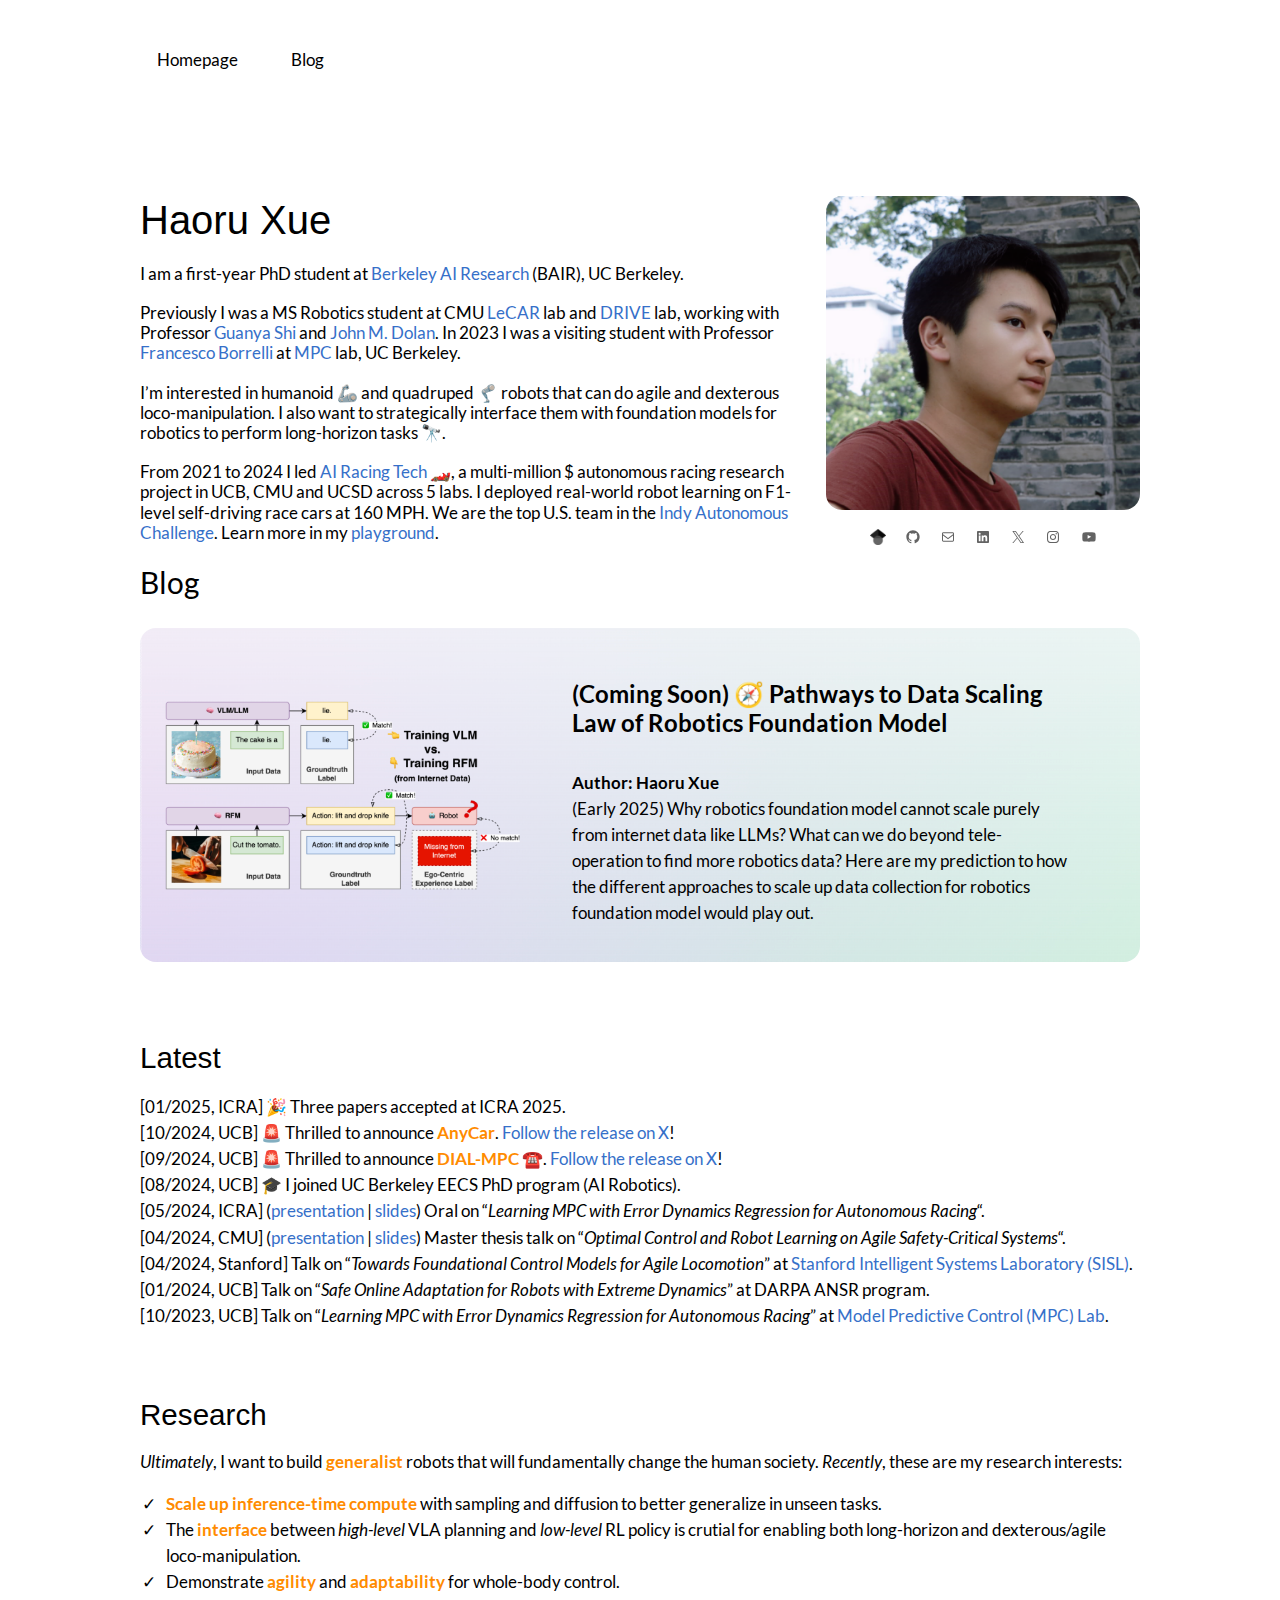
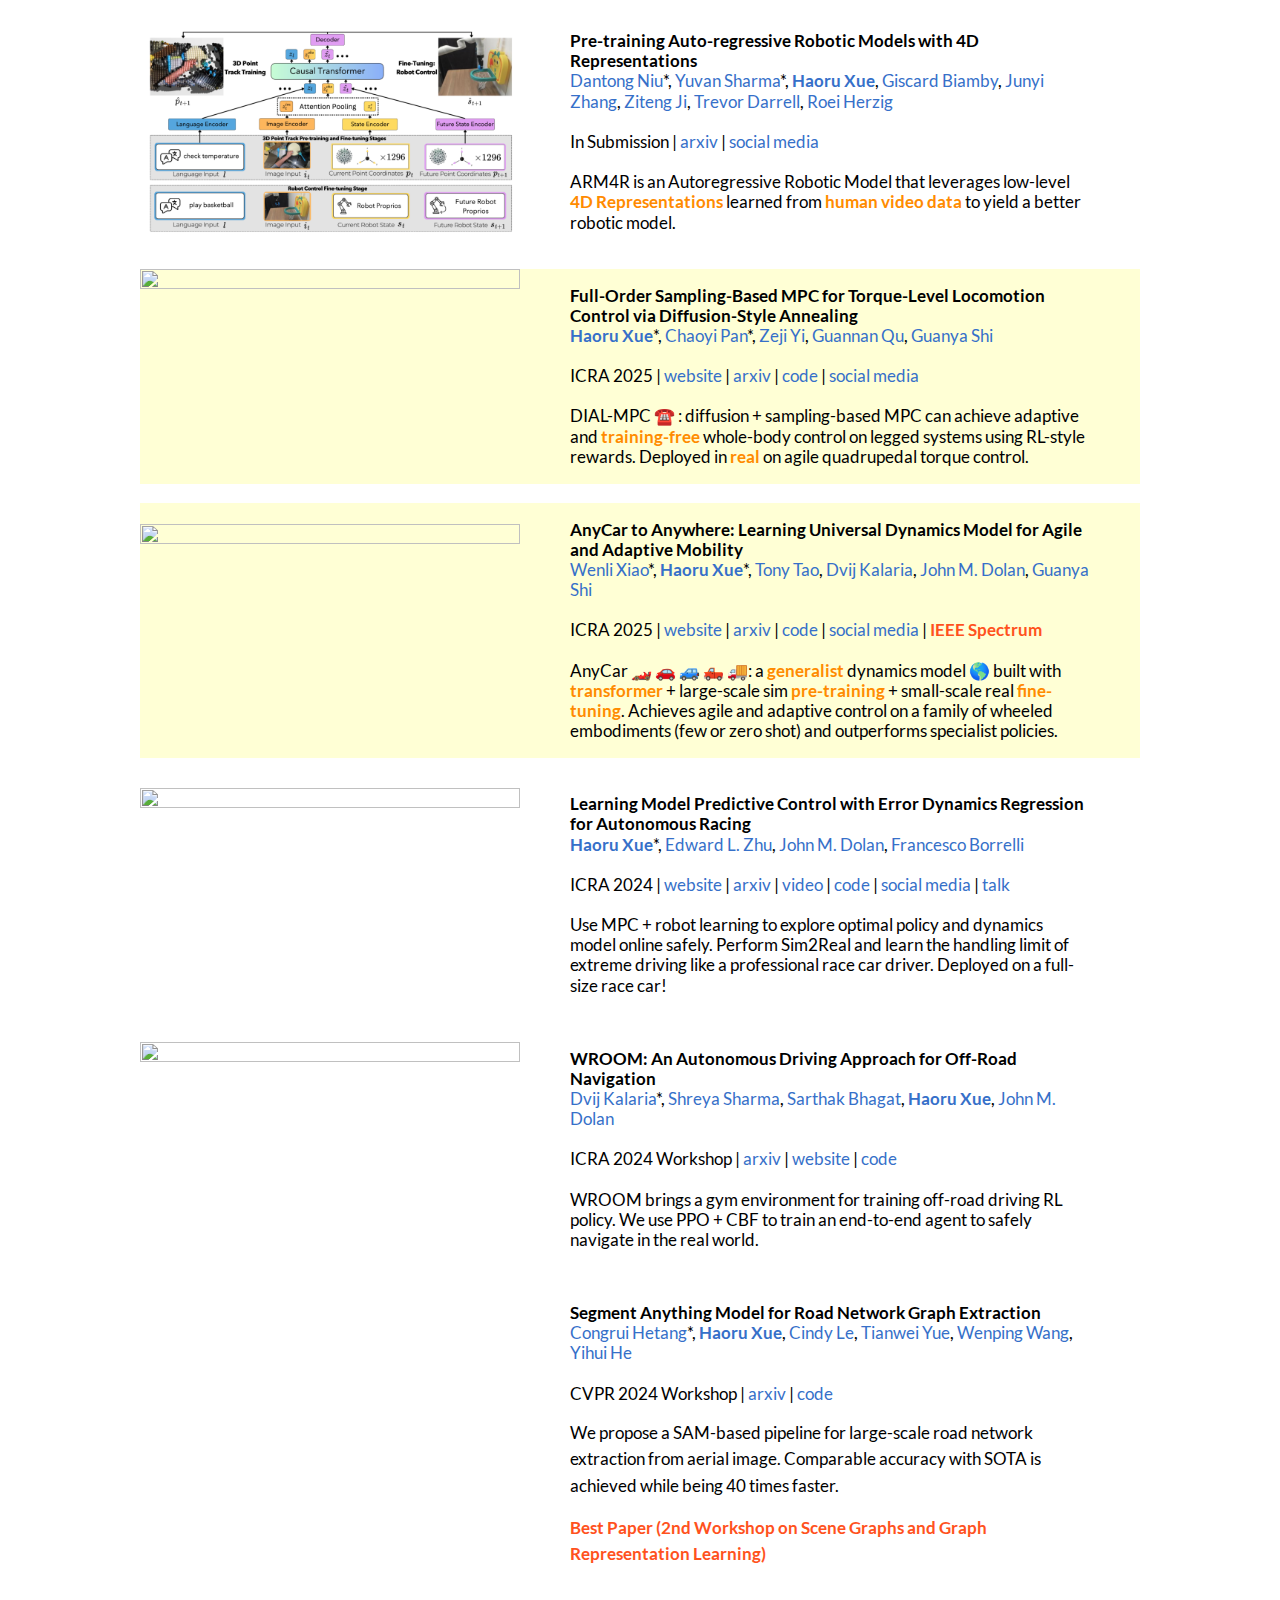
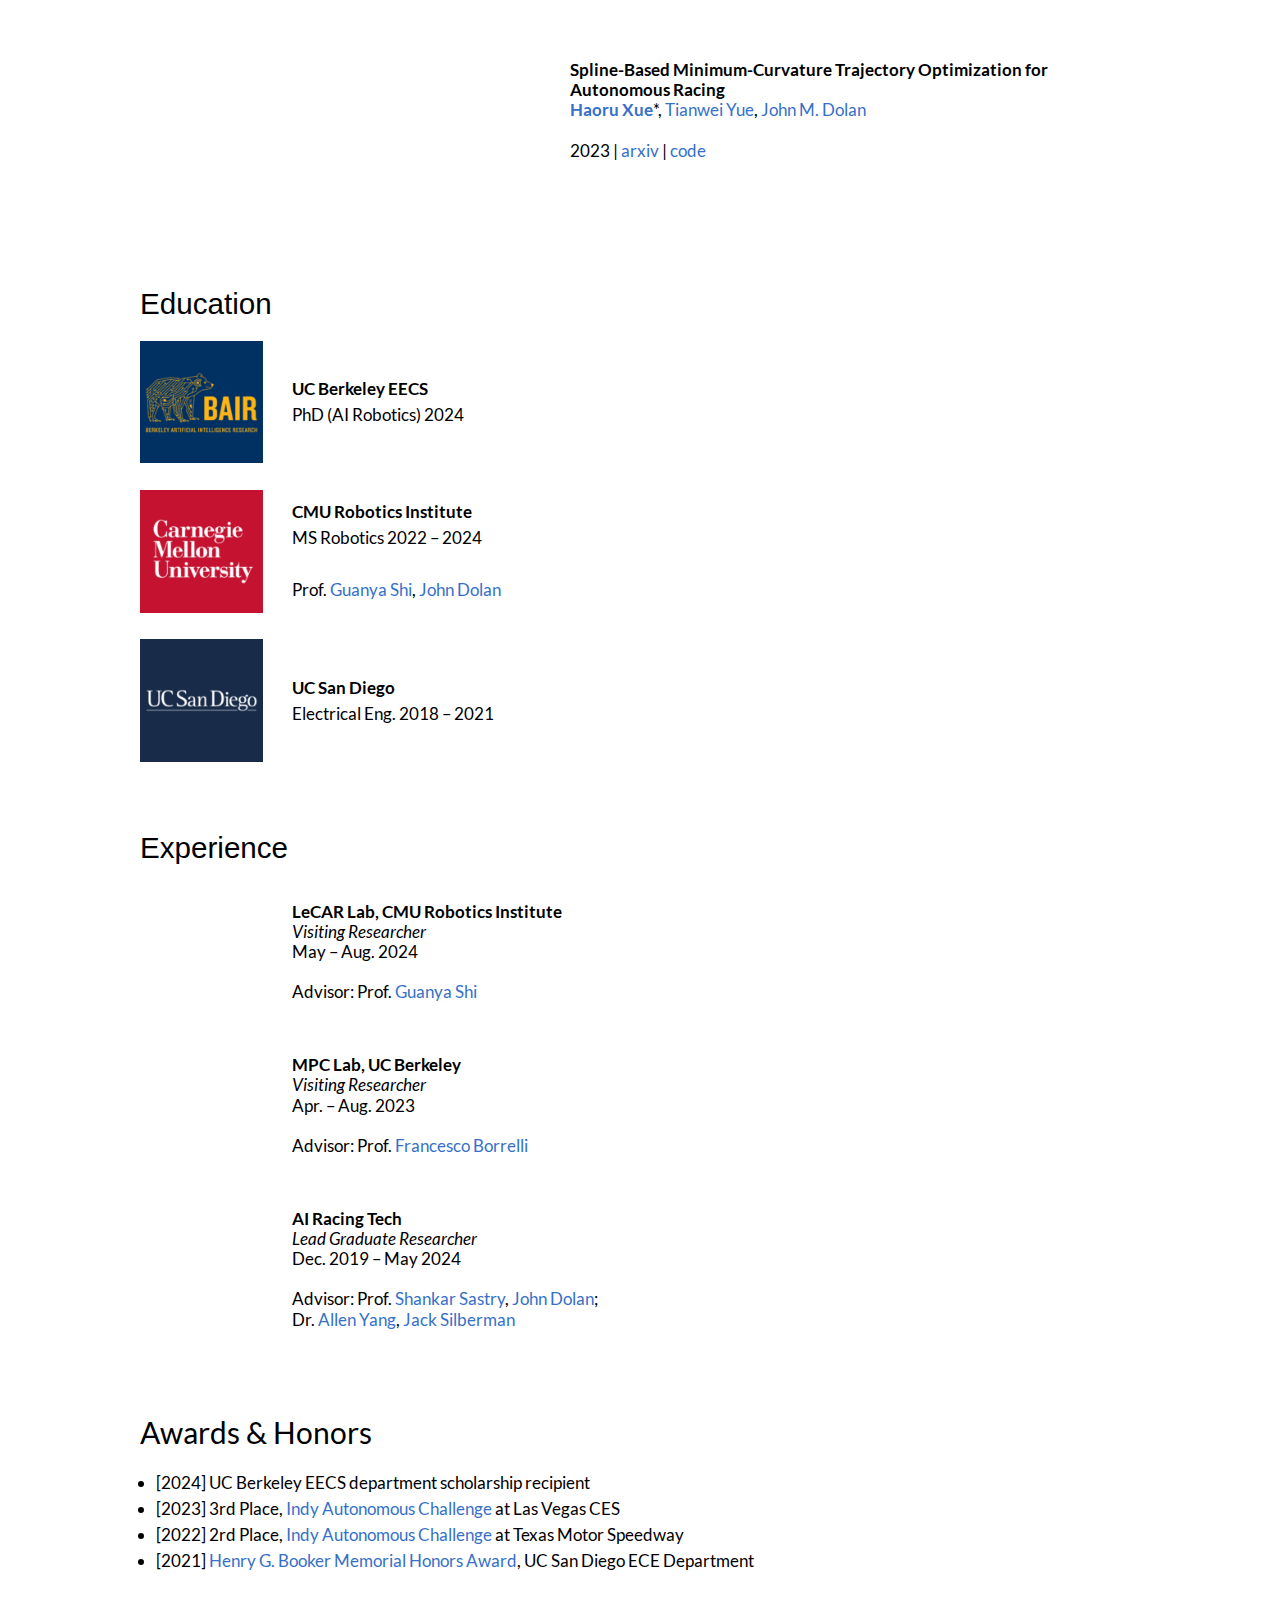
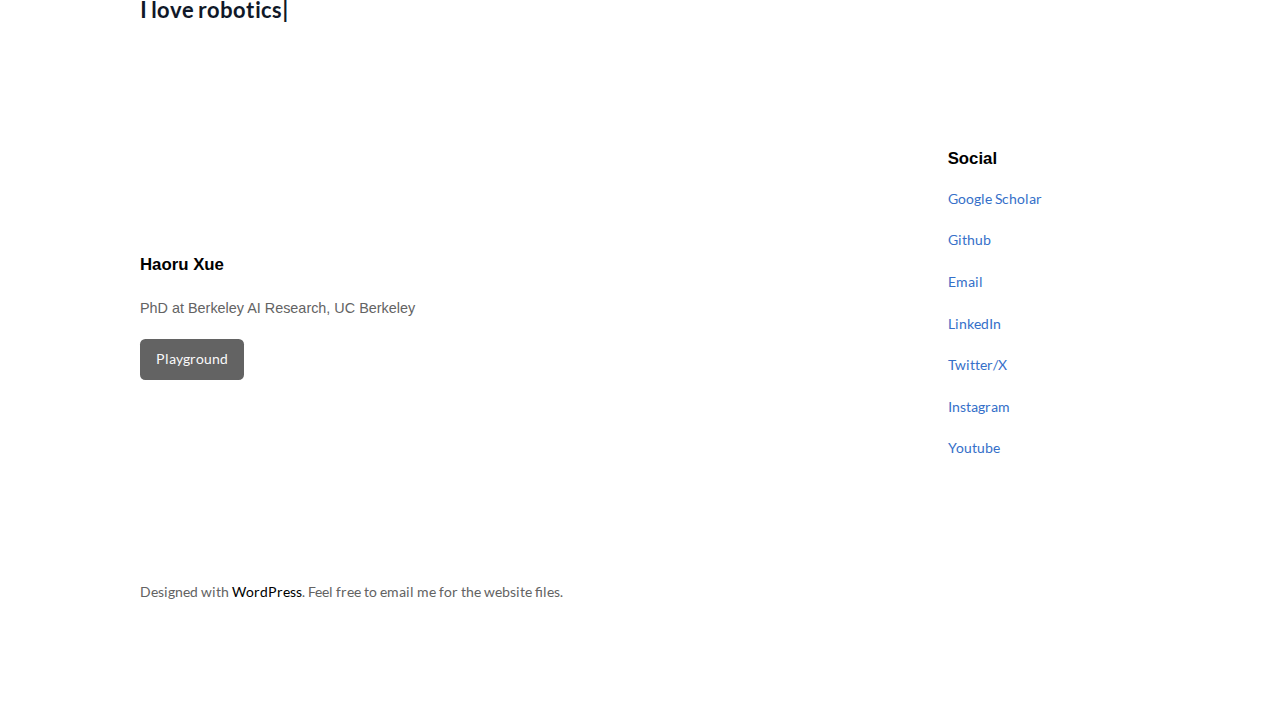
==== commit 811d50d0: "add essential block" ====
--- a/index.html
+++ b/index.html
@@ -13,9 +13,6 @@
 /*! This file is auto-generated */
 !function(i,n){var o,s,e;function c(e){try{var t={supportTests:e,timestamp:(new Date).valueOf()};sessionStorage.setItem(o,JSON.stringify(t))}catch(e){}}function p(e,t,n){e.clearRect(0,0,e.canvas.width,e.canvas.height),e.fillText(t,0,0);var t=new Uint32Array(e.getImageData(0,0,e.canvas.width,e.canvas.height).data),r=(e.clearRect(0,0,e.canvas.width,e.canvas.height),e.fillText(n,0,0),new Uint32Array(e.getImageData(0,0,e.canvas.width,e.canvas.height).data));return t.every(function(e,t){return e===r[t]})}function u(e,t,n){switch(t){case"flag":return n(e,"🏳️‍⚧️","🏳️​⚧️")?!1:!n(e,"🇺🇳","🇺​🇳")&&!n(e,"🏴󠁧󠁢󠁥󠁮󠁧󠁿","🏴​󠁧​󠁢​󠁥​󠁮​󠁧​󠁿");case"emoji":return!n(e,"🐦‍⬛","🐦​⬛")}return!1}function f(e,t,n){var r="undefined"!=typeof WorkerGlobalScope&&self instanceof WorkerGlobalScope?new OffscreenCanvas(300,150):i.createElement("canvas"),a=r.getContext("2d",{willReadFrequently:!0}),o=(a.textBaseline="top",a.font="600 32px Arial",{});return e.forEach(function(e){o[e]=t(a,e,n)}),o}function t(e){var t=i.createElement("script");t.src=e,t.defer=!0,i.head.appendChild(t)}"undefined"!=typeof Promise&&(o="wpEmojiSettingsSupports",s=["flag","emoji"],n.supports={everything:!0,everythingExceptFlag:!0},e=new Promise(function(e){i.addEventListener("DOMContentLoaded",e,{once:!0})}),new Promise(function(t){var n=function(){try{var e=JSON.parse(sessionStorage.getItem(o));if("object"==typeof e&&"number"==typeof e.timestamp&&(new Date).valueOf()<e.timestamp+604800&&"object"==typeof e.supportTests)return e.supportTests}catch(e){}return null}();if(!n){if("undefined"!=typeof Worker&&"undefined"!=typeof OffscreenCanvas&&"undefined"!=typeof URL&&URL.createObjectURL&&"undefined"!=typeof Blob)try{var e="postMessage("+f.toString()+"("+[JSON.stringify(s),u.toString(),p.toString()].join(",")+"));",r=new Blob([e],{type:"text/javascript"}),a=new Worker(URL.createObjectURL(r),{name:"wpTestEmojiSupports"});return void(a.onmessage=function(e){c(n=e.data),a.terminate(),t(n)})}catch(e){}c(n=f(s,u,p))}t(n)}).then(function(e){for(var t in e)n.supports[t]=e[t],n.supports.everything=n.supports.everything&&n.supports[t],"flag"!==t&&(n.supports.everythingExceptFlag=n.supports.everythingExceptFlag&&n.supports[t]);n.supports.everythingExceptFlag=n.supports.everythingExceptFlag&&!n.supports.flag,n.DOMReady=!1,n.readyCallback=function(){n.DOMReady=!0}}).then(function(){return e}).then(function(){var e;n.supports.everything||(n.readyCallback(),(e=n.source||{}).concatemoji?t(e.concatemoji):e.wpemoji&&e.twemoji&&(t(e.twemoji),t(e.wpemoji)))}))}((window,document),window._wpemojiSettings);
 </script>
-<style id="wp-block-site-title-inline-css">.wp-block-site-title{box-sizing:border-box}.wp-block-site-title :where(a){color:inherit;font-family:inherit;font-size:inherit;font-style:inherit;font-weight:inherit;letter-spacing:inherit;line-height:inherit;text-decoration:inherit}</style>
-<style id="wp-block-site-tagline-inline-css">.wp-block-site-tagline{box-sizing:border-box}</style>
-<style id="wp-block-group-inline-css">.wp-block-group{box-sizing:border-box}:where(.wp-block-group.wp-block-group-is-layout-constrained){position:relative}</style>
 <style id="wp-block-navigation-link-inline-css">.wp-block-navigation .wp-block-navigation-item__label{overflow-wrap:break-word}.wp-block-navigation .wp-block-navigation-item__description{display:none}.link-ui-tools{border-top:1px solid #f0f0f0;padding:8px}.link-ui-block-inserter{padding-top:8px}.link-ui-block-inserter__back{margin-left:8px;text-transform:uppercase}
 
 				.is-style-arrow-link .wp-block-navigation-item__label:after {
@@ -26,6 +23,7 @@
 					display: inline-block;
 				}</style>
 <link rel="stylesheet" id="wp-block-navigation-css" href="https://haoruxue.github.io/wp-includes/blocks/navigation/style.min.css?ver=6.7.2" media="all">
+<style id="wp-block-group-inline-css">.wp-block-group{box-sizing:border-box}:where(.wp-block-group.wp-block-group-is-layout-constrained){position:relative}</style>
 <style id="wp-block-spacer-inline-css">.wp-block-spacer{clear:both}</style>
 <style id="wp-block-heading-inline-css">h1.has-background,h2.has-background,h3.has-background,h4.has-background,h5.has-background,h6.has-background{padding:1.25em 2.375em}h1.has-text-align-left[style*=writing-mode]:where([style*=vertical-lr]),h1.has-text-align-right[style*=writing-mode]:where([style*=vertical-rl]),h2.has-text-align-left[style*=writing-mode]:where([style*=vertical-lr]),h2.has-text-align-right[style*=writing-mode]:where([style*=vertical-rl]),h3.has-text-align-left[style*=writing-mode]:where([style*=vertical-lr]),h3.has-text-align-right[style*=writing-mode]:where([style*=vertical-rl]),h4.has-text-align-left[style*=writing-mode]:where([style*=vertical-lr]),h4.has-text-align-right[style*=writing-mode]:where([style*=vertical-rl]),h5.has-text-align-left[style*=writing-mode]:where([style*=vertical-lr]),h5.has-text-align-right[style*=writing-mode]:where([style*=vertical-rl]),h6.has-text-align-left[style*=writing-mode]:where([style*=vertical-lr]),h6.has-text-align-right[style*=writing-mode]:where([style*=vertical-rl]){rotate:180deg}
 
@@ -83,6 +81,8 @@
 					padding-inline-start: 1ch;
 				}</style>
 <style id="wp-block-post-content-inline-css">.wp-block-post-content{display:flow-root}</style>
+<style id="wp-block-site-title-inline-css">.wp-block-site-title{box-sizing:border-box}.wp-block-site-title :where(a){color:inherit;font-family:inherit;font-size:inherit;font-style:inherit;font-weight:inherit;letter-spacing:inherit;line-height:inherit;text-decoration:inherit}</style>
+<style id="wp-block-site-tagline-inline-css">.wp-block-site-tagline{box-sizing:border-box}</style>
 <style id="wp-block-button-inline-css">.wp-block-button__link{box-sizing:border-box;cursor:pointer;display:inline-block;text-align:center;word-break:break-word}.wp-block-button__link.aligncenter{text-align:center}.wp-block-button__link.alignright{text-align:right}:where(.wp-block-button__link){border-radius:9999px;box-shadow:none;padding:calc(.667em + 2px) calc(1.333em + 2px);text-decoration:none}.wp-block-button[style*=text-decoration] .wp-block-button__link{text-decoration:inherit}.wp-block-buttons>.wp-block-button.has-custom-width{max-width:none}.wp-block-buttons>.wp-block-button.has-custom-width .wp-block-button__link{width:100%}.wp-block-buttons>.wp-block-button.has-custom-font-size .wp-block-button__link{font-size:inherit}.wp-block-buttons>.wp-block-button.wp-block-button__width-25{width:calc(25% - var(--wp--style--block-gap, .5em)*.75)}.wp-block-buttons>.wp-block-button.wp-block-button__width-50{width:calc(50% - var(--wp--style--block-gap, .5em)*.5)}.wp-block-buttons>.wp-block-button.wp-block-button__width-75{width:calc(75% - var(--wp--style--block-gap, .5em)*.25)}.wp-block-buttons>.wp-block-button.wp-block-button__width-100{flex-basis:100%;width:100%}.wp-block-buttons.is-vertical>.wp-block-button.wp-block-button__width-25{width:25%}.wp-block-buttons.is-vertical>.wp-block-button.wp-block-button__width-50{width:50%}.wp-block-buttons.is-vertical>.wp-block-button.wp-block-button__width-75{width:75%}.wp-block-button.is-style-squared,.wp-block-button__link.wp-block-button.is-style-squared{border-radius:0}.wp-block-button.no-border-radius,.wp-block-button__link.no-border-radius{border-radius:0!important}:root :where(.wp-block-button .wp-block-button__link.is-style-outline),:root :where(.wp-block-button.is-style-outline>.wp-block-button__link){border:2px solid;padding:.667em 1.333em}:root :where(.wp-block-button .wp-block-button__link.is-style-outline:not(.has-text-color)),:root :where(.wp-block-button.is-style-outline>.wp-block-button__link:not(.has-text-color)){color:currentColor}:root :where(.wp-block-button .wp-block-button__link.is-style-outline:not(.has-background)),:root :where(.wp-block-button.is-style-outline>.wp-block-button__link:not(.has-background)){background-color:initial;background-image:none}</style>
 <style id="twentytwentyfour-button-style-outline-inline-css">.wp-block-button.is-style-outline
 	> .wp-block-button__link:not(.has-text-color, .has-background):hover {
@@ -113,7 +113,7 @@
 :root :where(.wp-block-site-title){font-family: var(--wp--preset--font-family--body);font-size: clamp(0.875rem, 0.875rem + ((1vw - 0.2rem) * 0.542), 1.2rem);font-style: normal;font-weight: 600;}
 :root :where(.wp-block-site-title a:where(:not(.wp-element-button))){text-decoration: none;}
 :root :where(.wp-block-site-title a:where(:not(.wp-element-button)):hover){text-decoration: none;}</style>
-<style id="core-block-supports-inline-css">.wp-elements-d6202aa7d337f2ce08aedc8ed261a84e a:where(:not(.wp-element-button)){color:var(--wp--preset--color--contrast);}.wp-container-core-navigation-is-layout-1{justify-content:flex-end;}.wp-container-core-group-is-layout-2{justify-content:space-between;}.wp-container-core-group-is-layout-3 > .alignfull{margin-right:calc(var(--wp--preset--spacing--30) * -1);margin-left:calc(var(--wp--preset--spacing--30) * -1);}.wp-container-core-group-is-layout-5{flex-direction:column;align-items:flex-start;}.wp-container-core-social-links-is-layout-1{justify-content:center;}.wp-container-core-group-is-layout-6{flex-wrap:nowrap;justify-content:center;}.wp-container-core-columns-is-layout-1{flex-wrap:nowrap;}.wp-elements-9e51932cea452bcbe41a6618c2c658b0 a:where(:not(.wp-element-button)){color:var(--wp--preset--color--contrast);}.wp-elements-8c96de67b1ad4394600531e89c38a168 a:where(:not(.wp-element-button)){color:var(--wp--preset--color--contrast);}.wp-elements-cc5a2ba18b6de77e55770b94db865616 a:where(:not(.wp-element-button)){color:var(--wp--preset--color--accent-4);}.wp-container-core-group-is-layout-7{flex-direction:column;align-items:flex-start;}.wp-container-core-group-is-layout-8{flex-direction:column;align-items:flex-start;}.wp-container-core-columns-is-layout-2{flex-wrap:nowrap;}.wp-container-core-group-is-layout-9{flex-direction:column;align-items:flex-start;justify-content:center;}.wp-container-core-columns-is-layout-3{flex-wrap:nowrap;}.wp-container-core-buttons-is-layout-1{justify-content:flex-start;}.wp-container-core-group-is-layout-11{flex-direction:column;align-items:flex-start;}.wp-container-core-group-is-layout-12{flex-direction:column;align-items:flex-start;}.wp-container-core-group-is-layout-13{flex-direction:column;align-items:stretch;}.wp-container-core-columns-is-layout-4{flex-wrap:nowrap;}.wp-elements-7bcee35cf219a139296f111d693c3234 a:where(:not(.wp-element-button)){color:var(--wp--preset--color--contrast);}.wp-container-core-group-is-layout-15 > :where(:not(.alignleft):not(.alignright):not(.alignfull)){max-width:1000px;margin-left:auto !important;margin-right:auto !important;}.wp-container-core-group-is-layout-15 > .alignwide{max-width:1000px;}.wp-container-core-group-is-layout-15 .alignfull{max-width:none;}</style>
+<style id="core-block-supports-inline-css">.wp-container-core-navigation-is-layout-1{justify-content:flex-end;}.wp-container-core-group-is-layout-1{justify-content:space-between;}.wp-container-core-group-is-layout-2 > :where(:not(.alignleft):not(.alignright):not(.alignfull)){max-width:1000px;margin-left:auto !important;margin-right:auto !important;}.wp-container-core-group-is-layout-2 > .alignwide{max-width:1000px;}.wp-container-core-group-is-layout-2 .alignfull{max-width:none;}.wp-container-core-group-is-layout-2 > .alignfull{margin-right:calc(var(--wp--preset--spacing--30) * -1);margin-left:calc(var(--wp--preset--spacing--30) * -1);}.wp-container-core-group-is-layout-4{flex-direction:column;align-items:flex-start;}.wp-container-core-social-links-is-layout-1{justify-content:center;}.wp-container-core-group-is-layout-5{flex-wrap:nowrap;justify-content:center;}.wp-container-core-columns-is-layout-1{flex-wrap:nowrap;}.wp-elements-3f03b0c1131e07081b0765020d9c055c a:where(:not(.wp-element-button)){color:var(--wp--preset--color--contrast);}.wp-elements-8c96de67b1ad4394600531e89c38a168 a:where(:not(.wp-element-button)){color:var(--wp--preset--color--contrast);}.wp-elements-cc5a2ba18b6de77e55770b94db865616 a:where(:not(.wp-element-button)){color:var(--wp--preset--color--accent-4);}.wp-container-core-group-is-layout-6{flex-direction:column;align-items:flex-start;}.wp-container-core-group-is-layout-7{flex-direction:column;align-items:flex-start;}.wp-container-core-columns-is-layout-2{flex-wrap:nowrap;}.wp-container-core-group-is-layout-8{flex-direction:column;align-items:flex-start;justify-content:center;}.wp-container-core-columns-is-layout-3{flex-wrap:nowrap;}.wp-container-core-buttons-is-layout-1{justify-content:flex-start;}.wp-container-core-group-is-layout-10{flex-direction:column;align-items:flex-start;}.wp-container-core-group-is-layout-11{flex-direction:column;align-items:flex-start;}.wp-container-core-group-is-layout-12{flex-direction:column;align-items:stretch;}.wp-container-core-columns-is-layout-4{flex-wrap:nowrap;}.wp-elements-7bcee35cf219a139296f111d693c3234 a:where(:not(.wp-element-button)){color:var(--wp--preset--color--contrast);}.wp-container-core-group-is-layout-14 > :where(:not(.alignleft):not(.alignright):not(.alignfull)){max-width:1000px;margin-left:auto !important;margin-right:auto !important;}.wp-container-core-group-is-layout-14 > .alignwide{max-width:1000px;}.wp-container-core-group-is-layout-14 .alignfull{max-width:none;}</style>
 <style id="wp-block-template-skip-link-inline-css">.skip-link.screen-reader-text {
 			border: 0;
 			clip: rect(1px,1px,1px,1px);
@@ -143,6 +143,13 @@
 			width: auto;
 			z-index: 100000;
 		}</style>
+<link rel="stylesheet" id="essential-blocks-frontend-style-css" href="https://haoruxue.github.io/wp-content/uploads/eb-style/frontend/frontend-46.min.css?ver=1740553645" media="all">
+<link rel="stylesheet" id="eb-block-style-46-css" href="https://haoruxue.github.io/wp-content/uploads/eb-style/eb-style-46.min.css?ver=dfac79b3ed" media="all">
+<link rel="stylesheet" id="essential-blocks-animation-css" href="https://haoruxue.github.io/wp-content/plugins/essential-blocks/assets/css/animate.min.css?ver=5.3.0" media="all">
+<link rel="stylesheet" id="essential-blocks-block-common-css" href="https://haoruxue.github.io/wp-content/plugins/essential-blocks/assets/css/block-common.css?ver=5.3.0" media="all">
+<link rel="stylesheet" id="dashicons-css" href="https://haoruxue.github.io/wp-includes/css/dashicons.min.css?ver=6.7.2" media="all">
+<script src="https://haoruxue.github.io/wp-includes/js/jquery/jquery.min.js?ver=3.7.1" id="jquery-core-js"></script>
+<script src="https://haoruxue.github.io/wp-includes/js/jquery/jquery-migrate.min.js?ver=3.4.1" id="jquery-migrate-js"></script>
 <link rel="https://api.w.org/" href="https://haoruxue.github.io/wp-json/">
 <link rel="alternate" title="JSON" type="application/json" href="https://haoruxue.github.io/wp-json/wp/v2/pages/46">
 <link rel="EditURI" type="application/rsd+xml" title="RSD" href="https://haoruxue.github.io/xmlrpc.php?rsd">
@@ -151,9 +158,25 @@
 <link rel="shortlink" href="https://haoruxue.github.io/">
 <link rel="alternate" title="oEmbed (JSON)" type="application/json+oembed" href="https://haoruxue.github.io/wp-json/oembed/1.0/embed?url=http%3A%2F%2Fhttps%3A%2F%2Fhaoruxue.github.io%2F">
 <link rel="alternate" title="oEmbed (XML)" type="text/xml+oembed" href="https://haoruxue.github.io/wp-json/oembed/1.0/embed?url=http%3A%2F%2Fhttps%3A%2F%2Fhaoruxue.github.io%2F#038;format=xml">
-<script type="importmap" id="wp-importmap">{"imports":{"@wordpress\/interactivity":"https:\/\/haoruxue.github.io\/wp-includes\/js\/dist\/script-modules\/interactivity\/index.min.js?ver=907ea3b2f317a78b7b9b"}}</script>
-<script type="module" src="https://haoruxue.github.io/wp-includes/js/dist/script-modules/block-library/navigation/view.min.js?ver=8ff192874fc8910a284c" id="@wordpress/block-library/navigation/view-js-module"></script>
-<link rel="modulepreload" href="https://haoruxue.github.io/wp-includes/js/dist/script-modules/interactivity/index.min.js?ver=907ea3b2f317a78b7b9b" id="@wordpress/interactivity-js-modulepreload">
+<style id="essential-blocks-global-styles">:root {
+                --eb-global-primary-color: #101828;
+--eb-global-secondary-color: #475467;
+--eb-global-tertiary-color: #98A2B3;
+--eb-global-text-color: #475467;
+--eb-global-heading-color: #1D2939;
+--eb-global-link-color: #444CE7;
+--eb-global-background-color: #F9FAFB;
+--eb-global-button-text-color: #FFFFFF;
+--eb-global-button-background-color: #101828;
+--eb-gradient-primary-color: linear-gradient(90deg, hsla(259, 84%, 78%, 1) 0%, hsla(206, 67%, 75%, 1) 100%);
+--eb-gradient-secondary-color: linear-gradient(90deg, hsla(18, 76%, 85%, 1) 0%, hsla(203, 69%, 84%, 1) 100%);
+--eb-gradient-tertiary-color: linear-gradient(90deg, hsla(248, 21%, 15%, 1) 0%, hsla(250, 14%, 61%, 1) 100%);
+--eb-gradient-background-color: linear-gradient(90deg, rgb(250, 250, 250) 0%, rgb(233, 233, 233) 49%, rgb(244, 243, 243) 100%);
+
+                --eb-tablet-breakpoint: 1024px;
+--eb-mobile-breakpoint: 767px;
+
+            }</style>
 <style class="wp-fonts-local">@font-face{font-family:Inter;font-style:normal;font-weight:300 900;font-display:fallback;src:url('https://haoruxue.github.io/wp-content/themes/twentytwentyfour/assets/fonts/inter/Inter-VariableFont_slnt,wght.woff2') format('woff2');font-stretch:normal;}
 @font-face{font-family:Cardo;font-style:normal;font-weight:400;font-display:fallback;src:url('https://haoruxue.github.io/wp-content/themes/twentytwentyfour/assets/fonts/cardo/cardo_normal_400.woff2') format('woff2');}
 @font-face{font-family:Cardo;font-style:italic;font-weight:400;font-display:fallback;src:url('https://haoruxue.github.io/wp-content/themes/twentytwentyfour/assets/fonts/cardo/cardo_italic_400.woff2') format('woff2');}
@@ -182,30 +205,11 @@
 
 <div class="wp-site-blocks">
 <header class="wp-block-template-part">
-<div class="wp-block-group alignfull has-global-padding is-layout-constrained wp-container-core-group-is-layout-3 wp-block-group-is-layout-constrained" style="padding-top:var(--wp--preset--spacing--30);padding-right:var(--wp--preset--spacing--30);padding-bottom:var(--wp--preset--spacing--30);padding-left:var(--wp--preset--spacing--30)">
-<div class="wp-block-group alignwide is-content-justification-space-between is-layout-flex wp-container-core-group-is-layout-2 wp-block-group-is-layout-flex">
-<div class="wp-block-group is-layout-flex wp-block-group-is-layout-flex">
-<h1 class="has-link-color wp-elements-d6202aa7d337f2ce08aedc8ed261a84e wp-block-site-title"><a href="https://haoruxue.github.io/" target="_self" rel="home" aria-current="page">Haoru Xue</a></h1>
-
-<p class="wp-block-site-tagline"> PhD at Berkeley AI Research, UC Berkeley</p>
-</div>
-
-
-<nav class="is-responsive items-justified-right wp-block-navigation is-content-justification-right is-layout-flex wp-container-core-navigation-is-layout-1 wp-block-navigation-is-layout-flex" aria-label="Secondary menu" data-wp-interactive="core/navigation" data-wp-context='{"overlayOpenedBy":{"click":false,"hover":false,"focus":false},"type":"overlay","roleAttribute":"","ariaLabel":"Menu"}'><button aria-haspopup="dialog" aria-label="Open menu" class="wp-block-navigation__responsive-container-open " data-wp-on-async--click="actions.openMenuOnClick" data-wp-on--keydown="actions.handleMenuKeydown"><svg width="24" height="24" xmlns="http://www.w3.org/2000/svg" viewbox="0 0 24 24" aria-hidden="true" focusable="false"><rect x="4" y="7.5" width="16" height="1.5"></rect><rect x="4" y="15" width="16" height="1.5"></rect></svg></button>
-				<div class="wp-block-navigation__responsive-container  " id="modal-1" data-wp-class--has-modal-open="state.isMenuOpen" data-wp-class--is-menu-open="state.isMenuOpen" data-wp-watch="callbacks.initMenu" data-wp-on--keydown="actions.handleMenuKeydown" data-wp-on-async--focusout="actions.handleMenuFocusout" tabindex="-1">
-					<div class="wp-block-navigation__responsive-close" tabindex="-1">
-						<div class="wp-block-navigation__responsive-dialog" data-wp-bind--aria-modal="state.ariaModal" data-wp-bind--aria-label="state.ariaLabel" data-wp-bind--role="state.roleAttribute">
-							<button aria-label="Close menu" class="wp-block-navigation__responsive-container-close" data-wp-on-async--click="actions.closeMenuOnClick"><svg xmlns="http://www.w3.org/2000/svg" viewbox="0 0 24 24" width="24" height="24" aria-hidden="true" focusable="false"><path d="m13.06 12 6.47-6.47-1.06-1.06L12 10.94 5.53 4.47 4.47 5.53 10.94 12l-6.47 6.47 1.06 1.06L12 13.06l6.47 6.47 1.06-1.06L13.06 12Z"></path></svg></button>
-							<div class="wp-block-navigation__responsive-container-content" data-wp-watch="callbacks.focusFirstElement" id="modal-1-content">
-								<ul class="wp-block-navigation__container is-responsive items-justified-right wp-block-navigation">
+<div class="wp-block-group alignfull has-global-padding is-content-justification-center is-layout-constrained wp-container-core-group-is-layout-2 wp-block-group-is-layout-constrained" style="padding-top:var(--wp--preset--spacing--30);padding-right:var(--wp--preset--spacing--30);padding-bottom:var(--wp--preset--spacing--30);padding-left:var(--wp--preset--spacing--30)">
+<div class="wp-block-group alignwide is-content-justification-space-between is-layout-flex wp-container-core-group-is-layout-1 wp-block-group-is-layout-flex"><nav class="has-text-color has-contrast-color has-background has-base-2-background-color items-justified-right wp-block-navigation is-content-justification-right is-layout-flex wp-container-core-navigation-is-layout-1 wp-block-navigation-is-layout-flex" aria-label="Secondary menu"><ul class="wp-block-navigation__container has-text-color has-contrast-color has-background has-base-2-background-color items-justified-right wp-block-navigation">
 <li class=" wp-block-navigation-item current-menu-item wp-block-navigation-link"><a class="wp-block-navigation-item__content" href="https://haoruxue.github.io/" aria-current="page"><span class="wp-block-navigation-item__label">Homepage</span></a></li>
-<li class=" wp-block-navigation-item wp-block-navigation-link"><a class="wp-block-navigation-item__content" href="https://haoruxue.github.io/haorus-robotics-blog/"><span class="wp-block-navigation-item__label">Blog</span></a></li>
-</ul>
-							</div>
-						</div>
-					</div>
-				</div></nav>
-</div>
+<li class=" wp-block-navigation-item wp-block-navigation-link"><a class="wp-block-navigation-item__content" href="https://haoruxue.github.io/haorus-robotics-blog/"><span class="wp-block-navigation-item__label">Blog </span></a></li>
+</ul></nav></div>
 </div>
 </header>
 
@@ -219,7 +223,7 @@
 <div class="entry-content wp-block-post-content has-global-padding is-layout-constrained wp-block-post-content-is-layout-constrained">
 <div class="wp-block-columns is-layout-flex wp-container-core-columns-is-layout-1 wp-block-columns-is-layout-flex">
 <div class="wp-block-column is-layout-flow wp-block-column-is-layout-flow" style="flex-basis:68%">
-<div class="wp-block-group is-vertical is-layout-flex wp-container-core-group-is-layout-5 wp-block-group-is-layout-flex">
+<div class="wp-block-group is-vertical is-layout-flex wp-container-core-group-is-layout-4 wp-block-group-is-layout-flex">
 <h2 class="wp-block-heading is-style-default has-body-font-family">Haoru Xue</h2>
 
 
@@ -247,7 +251,7 @@
 
 
 
-<div class="wp-block-group is-content-justification-center is-nowrap is-layout-flex wp-container-core-group-is-layout-6 wp-block-group-is-layout-flex">
+<div class="wp-block-group is-content-justification-center is-nowrap is-layout-flex wp-container-core-group-is-layout-5 wp-block-group-is-layout-flex">
 <p class="has-text-align-center" style="line-height:0.5"><a href="https://scholar.google.com/citations?user=nwZSg3YAAAAJ&amp;hl=en" data-type="link" data-id="https://scholar.google.com/citations?user=nwZSg3YAAAAJ&amp;hl=en"><img decoding="async" width="16" height="16" class="wp-image-167" style="width: 16px;" src="https://haoruxue.github.io/wp-content/uploads/2024/04/Google_Scholar_logo_grayscale.png" alt="" srcset="https://haoruxue.github.io/wp-content/uploads/2024/04/Google_Scholar_logo_grayscale.png 533w, https://haoruxue.github.io/wp-content/uploads/2024/04/Google_Scholar_logo_grayscale-300x300.png 300w, https://haoruxue.github.io/wp-content/uploads/2024/04/Google_Scholar_logo_grayscale-150x150.png 150w" sizes="(max-width: 16px) 100vw, 16px"></a></p>
 
 
@@ -255,7 +259,7 @@
 <ul class="wp-block-social-links has-small-icon-size has-icon-color is-style-logos-only is-horizontal is-content-justification-center is-layout-flex wp-container-core-social-links-is-layout-1 wp-block-social-links-is-layout-flex">
 <li style="color: #353535; " class="wp-social-link wp-social-link-github has-contrast-2-color wp-block-social-link"><a rel="noopener nofollow" target="_blank" href="https://github.com/HaoruXue" class="wp-block-social-link-anchor"><svg width="24" height="24" viewbox="0 0 24 24" version="1.1" xmlns="http://www.w3.org/2000/svg" aria-hidden="true" focusable="false"><path d="M12,2C6.477,2,2,6.477,2,12c0,4.419,2.865,8.166,6.839,9.489c0.5,0.09,0.682-0.218,0.682-0.484 c0-0.236-0.009-0.866-0.014-1.699c-2.782,0.602-3.369-1.34-3.369-1.34c-0.455-1.157-1.11-1.465-1.11-1.465 c-0.909-0.62,0.069-0.608,0.069-0.608c1.004,0.071,1.532,1.03,1.532,1.03c0.891,1.529,2.341,1.089,2.91,0.833 c0.091-0.647,0.349-1.086,0.635-1.337c-2.22-0.251-4.555-1.111-4.555-4.943c0-1.091,0.39-1.984,1.03-2.682 C6.546,8.54,6.202,7.524,6.746,6.148c0,0,0.84-0.269,2.75,1.025C10.295,6.95,11.15,6.84,12,6.836 c0.85,0.004,1.705,0.114,2.504,0.336c1.909-1.294,2.748-1.025,2.748-1.025c0.546,1.376,0.202,2.394,0.1,2.646 c0.64,0.699,1.026,1.591,1.026,2.682c0,3.841-2.337,4.687-4.565,4.935c0.359,0.307,0.679,0.917,0.679,1.852 c0,1.335-0.012,2.415-0.012,2.741c0,0.269,0.18,0.579,0.688,0.481C19.138,20.161,22,16.416,22,12C22,6.477,17.523,2,12,2z"></path></svg><span class="wp-block-social-link-label screen-reader-text">GitHub</span></a></li>
 
-<li style="color: #353535; " class="wp-social-link wp-social-link-mail has-contrast-2-color wp-block-social-link"><a rel="noopener nofollow" target="_blank" href="mailto:&#104;&#097;oru&#045;&#120;ue&#064;b&#101;r&#107;&#101;l&#101;y.&#101;du" class="wp-block-social-link-anchor"><svg width="24" height="24" viewbox="0 0 24 24" version="1.1" xmlns="http://www.w3.org/2000/svg" aria-hidden="true" focusable="false"><path d="M19,5H5c-1.1,0-2,.9-2,2v10c0,1.1.9,2,2,2h14c1.1,0,2-.9,2-2V7c0-1.1-.9-2-2-2zm.5,12c0,.3-.2.5-.5.5H5c-.3,0-.5-.2-.5-.5V9.8l7.5,5.6,7.5-5.6V17zm0-9.1L12,13.6,4.5,7.9V7c0-.3.2-.5.5-.5h14c.3,0,.5.2.5.5v.9z"></path></svg><span class="wp-block-social-link-label screen-reader-text">Mail</span></a></li>
+<li style="color: #353535; " class="wp-social-link wp-social-link-mail has-contrast-2-color wp-block-social-link"><a rel="noopener nofollow" target="_blank" href="mailto:&#104;a&#111;ru-&#120;u&#101;&#064;&#098;erkele&#121;&#046;&#101;d&#117;" class="wp-block-social-link-anchor"><svg width="24" height="24" viewbox="0 0 24 24" version="1.1" xmlns="http://www.w3.org/2000/svg" aria-hidden="true" focusable="false"><path d="M19,5H5c-1.1,0-2,.9-2,2v10c0,1.1.9,2,2,2h14c1.1,0,2-.9,2-2V7c0-1.1-.9-2-2-2zm.5,12c0,.3-.2.5-.5.5H5c-.3,0-.5-.2-.5-.5V9.8l7.5,5.6,7.5-5.6V17zm0-9.1L12,13.6,4.5,7.9V7c0-.3.2-.5.5-.5h14c.3,0,.5.2.5.5v.9z"></path></svg><span class="wp-block-social-link-label screen-reader-text">Mail</span></a></li>
 
 <li style="color: #353535; " class="wp-social-link wp-social-link-linkedin has-contrast-2-color wp-block-social-link"><a rel="noopener nofollow" target="_blank" href="https://www.linkedin.com/in/haoru-xue/" class="wp-block-social-link-anchor"><svg width="24" height="24" viewbox="0 0 24 24" version="1.1" xmlns="http://www.w3.org/2000/svg" aria-hidden="true" focusable="false"><path d="M19.7,3H4.3C3.582,3,3,3.582,3,4.3v15.4C3,20.418,3.582,21,4.3,21h15.4c0.718,0,1.3-0.582,1.3-1.3V4.3 C21,3.582,20.418,3,19.7,3z M8.339,18.338H5.667v-8.59h2.672V18.338z M7.004,8.574c-0.857,0-1.549-0.694-1.549-1.548 c0-0.855,0.691-1.548,1.549-1.548c0.854,0,1.547,0.694,1.547,1.548C8.551,7.881,7.858,8.574,7.004,8.574z M18.339,18.338h-2.669 v-4.177c0-0.996-0.017-2.278-1.387-2.278c-1.389,0-1.601,1.086-1.601,2.206v4.249h-2.667v-8.59h2.559v1.174h0.037 c0.356-0.675,1.227-1.387,2.526-1.387c2.703,0,3.203,1.779,3.203,4.092V18.338z"></path></svg><span class="wp-block-social-link-label screen-reader-text">LinkedIn</span></a></li>
 
@@ -271,20 +275,21 @@
 
 
 
-<h3 class="wp-block-heading"><a href="https://haoruxue.github.io/haorus-robotics-blog/" data-type="page" data-id="410">📣 <strong><mark style="background-color:rgba(0, 0, 0, 0)" class="has-inline-color has-accent-5-color">Blog (NEW!)</mark></strong></a></h3>
-
-
-
-<div class="wp-block-media-text has-media-on-the-right is-stacked-on-mobile is-vertically-aligned-center has-background" style="background:linear-gradient(0deg,rgba(255,243,0,0.13) 0%,rgba(255,149,83,0.28) 97%);padding-top:0;padding-right:0;padding-bottom:0;padding-left:0;grid-template-columns:auto 38%">
-<div class="wp-block-media-text__content">
-<h4 class="wp-block-heading has-contrast-color has-text-color has-link-color wp-elements-9e51932cea452bcbe41a6618c2c658b0"><strong><a href="https://haoruxue.github.io/haorus-robotics-blog/" data-type="page" data-id="410">(Coming Soon) 🧭 Pathways to Data Scaling Law of Robotics Foundation Model</a></strong></h4>
+<h3 class="wp-block-heading"><a href="https://haoruxue.github.io/haorus-robotics-blog/" data-type="page" data-id="410"><mark style="background-color:rgba(0, 0, 0, 0)" class="has-inline-color has-contrast-color">Blog</mark></a></h3>
+
+
+
+<div class="wp-block-essential-blocks-wrapper  root-eb-wrapper-15gci"><div class="eb-parent-wrapper eb-parent-eb-wrapper-15gci "><div class="eb-wrapper-outer eb-wrapper-15gci"><div class="eb-wrapper-inner"><div class="eb-wrapper-inner-blocks eb-wrapper-align-center">
+<div class="wp-block-media-text is-stacked-on-mobile is-vertically-aligned-center" style="border-radius:16px;padding-top:0;padding-right:0;padding-bottom:0;padding-left:0;grid-template-columns:38% auto">
+<figure class="wp-block-media-text__media"><a href="https://haoruxue.github.io/haorus-robotics-blog/"><img fetchpriority="high" decoding="async" width="1024" height="560" src="https://haoruxue.github.io/wp-content/uploads/2025/02/image-1-1024x560.png" alt="" class="wp-image-399 size-full" srcset="https://haoruxue.github.io/wp-content/uploads/2025/02/image-1-1024x560.png 1024w, https://haoruxue.github.io/wp-content/uploads/2025/02/image-1-300x164.png 300w, https://haoruxue.github.io/wp-content/uploads/2025/02/image-1-768x420.png 768w, https://haoruxue.github.io/wp-content/uploads/2025/02/image-1-1536x841.png 1536w, https://haoruxue.github.io/wp-content/uploads/2025/02/image-1-2048x1121.png 2048w" sizes="(max-width: 1024px) 100vw, 1024px"></a></figure><div class="wp-block-media-text__content">
+<h4 class="wp-block-heading has-contrast-color has-text-color has-link-color wp-elements-3f03b0c1131e07081b0765020d9c055c"><strong><a href="https://haoruxue.github.io/haorus-robotics-blog/" data-type="page" data-id="410">(Coming Soon) 🧭&nbsp;Pathways to Data Scaling Law of Robotics Foundation Model</a></strong></h4>
 
 
 
 <p class="has-contrast-color has-text-color has-link-color wp-elements-8c96de67b1ad4394600531e89c38a168"><a href="https://haoruxue.github.io/haorus-robotics-blog/" data-type="page" data-id="410"><strong>Author: Haoru Xue</strong><br>(Early 2025) Why robotics foundation model cannot scale purely from internet data like LLMs? What can we do beyond tele-operation to find more robotics data? Here are my prediction to how the different approaches to scale up data collection for robotics foundation model would play out.</a></p>
 </div>
-<figure class="wp-block-media-text__media"><a href="https://haoruxue.github.io/haorus-robotics-blog/"><img fetchpriority="high" decoding="async" width="1024" height="560" src="https://haoruxue.github.io/wp-content/uploads/2025/02/image-1-1024x560.png" alt="" class="wp-image-399 size-full" srcset="https://haoruxue.github.io/wp-content/uploads/2025/02/image-1-1024x560.png 1024w, https://haoruxue.github.io/wp-content/uploads/2025/02/image-1-300x164.png 300w, https://haoruxue.github.io/wp-content/uploads/2025/02/image-1-768x420.png 768w, https://haoruxue.github.io/wp-content/uploads/2025/02/image-1-1536x841.png 1536w, https://haoruxue.github.io/wp-content/uploads/2025/02/image-1-2048x1121.png 2048w" sizes="(max-width: 1024px) 100vw, 1024px"></a></figure>
-</div>
+</div>
+</div></div></div></div></div>
 
 
 
@@ -292,7 +297,7 @@
 
 
 
-<h3 class="wp-block-heading has-body-font-family">🔥 Latest</h3>
+<h3 class="wp-block-heading has-body-font-family">Latest</h3>
 
 
 
@@ -304,11 +309,11 @@
 
 
 
-<h3 class="wp-block-heading has-text-align-left has-body-font-family">🔬 Research</h3>
-
-
-
-<div class="wp-block-group is-vertical is-layout-flex wp-container-core-group-is-layout-7 wp-block-group-is-layout-flex">
+<h3 class="wp-block-heading has-text-align-left has-body-font-family">Research</h3>
+
+
+
+<div class="wp-block-group is-vertical is-layout-flex wp-container-core-group-is-layout-6 wp-block-group-is-layout-flex">
 <p class="has-medium-font-size" style="line-height:1.2"><em>Ultimately</em>, I want to build <strong><mark style="background-color:rgba(0, 0, 0, 0)" class="has-inline-color has-accent-5-color">generalist</mark></strong> robots that will fundamentally change the human society. <em>Recently</em>, these are my research interests:</p>
 
 
@@ -397,13 +402,13 @@
 
 
 
-<h3 class="wp-block-heading has-body-font-family">🎓 Education</h3>
+<h3 class="wp-block-heading has-body-font-family">Education</h3>
 
 
 
 <div class="wp-block-columns is-layout-flex wp-container-core-columns-is-layout-2 wp-block-columns-is-layout-flex">
 <div class="wp-block-column is-layout-flow wp-block-column-is-layout-flow">
-<div class="wp-block-group is-vertical is-layout-flex wp-container-core-group-is-layout-8 wp-block-group-is-layout-flex">
+<div class="wp-block-group is-vertical is-layout-flex wp-container-core-group-is-layout-7 wp-block-group-is-layout-flex">
 <div class="wp-block-media-text is-vertically-aligned-center" style="grid-template-columns:25% auto">
 <figure class="wp-block-media-text__media"><img loading="lazy" decoding="async" width="1024" height="1024" src="https://haoruxue.github.io/wp-content/uploads/2024/04/bair-1024x1024.png" alt="" class="wp-image-78 size-full" srcset="https://haoruxue.github.io/wp-content/uploads/2024/04/bair-1024x1024.png 1024w, https://haoruxue.github.io/wp-content/uploads/2024/04/bair-300x300.png 300w, https://haoruxue.github.io/wp-content/uploads/2024/04/bair-150x150.png 150w, https://haoruxue.github.io/wp-content/uploads/2024/04/bair-768x768.png 768w, https://haoruxue.github.io/wp-content/uploads/2024/04/bair.png 1164w" sizes="auto, (max-width: 1024px) 100vw, 1024px"></figure><div class="wp-block-media-text__content">
 <p class="has-medium-font-size"><strong>UC Berkeley EECS</strong><br>PhD (AI Robotics) 2024</p>
@@ -439,13 +444,13 @@
 
 
 
-<h3 class="wp-block-heading has-body-font-family">📄 Experience</h3>
+<h3 class="wp-block-heading has-body-font-family">Experience</h3>
 
 
 
 <div class="wp-block-columns is-layout-flex wp-container-core-columns-is-layout-3 wp-block-columns-is-layout-flex">
 <div class="wp-block-column is-layout-flow wp-block-column-is-layout-flow">
-<div class="wp-block-group is-vertical is-content-justification-left is-layout-flex wp-container-core-group-is-layout-9 wp-block-group-is-layout-flex">
+<div class="wp-block-group is-vertical is-content-justification-left is-layout-flex wp-container-core-group-is-layout-8 wp-block-group-is-layout-flex">
 <div class="wp-block-media-text" style="grid-template-columns:25% auto">
 <figure class="wp-block-media-text__media"><a href="https://lecar-lab.github.io/"><img loading="lazy" decoding="async" width="1024" height="1024" src="https://haoruxue.github.io/wp-content/uploads/2024/09/LeCAR-04-1-1024x1024.jpg" alt="" class="wp-image-321 size-full" srcset="https://haoruxue.github.io/wp-content/uploads/2024/09/LeCAR-04-1-1024x1024.jpg 1024w, https://haoruxue.github.io/wp-content/uploads/2024/09/LeCAR-04-1-300x300.jpg 300w, https://haoruxue.github.io/wp-content/uploads/2024/09/LeCAR-04-1-150x150.jpg 150w, https://haoruxue.github.io/wp-content/uploads/2024/09/LeCAR-04-1-768x769.jpg 768w, https://haoruxue.github.io/wp-content/uploads/2024/09/LeCAR-04-1-1536x1536.jpg 1536w, https://haoruxue.github.io/wp-content/uploads/2024/09/LeCAR-04-1-2046x2048.jpg 2046w" sizes="auto, (max-width: 1024px) 100vw, 1024px"></a></figure><div class="wp-block-media-text__content">
 <p class="has-text-align-left has-medium-font-size" style="line-height:1.2"><strong>LeCAR Lab, <strong>CMU Robotics Institute</strong></strong><br><em>Visiting Researcher</em><br>May &#8211; Aug. 2024<br><br>Advisor: Prof. <a href="https://www.gshi.me/" data-type="link" data-id="https://me.berkeley.edu/people/francesco-borrelli/">Guanya Shi</a></p>
@@ -481,7 +486,7 @@
 
 
 
-<h3 class="wp-block-heading">🏆 Awards &amp; Honors</h3>
+<h3 class="wp-block-heading">Awards &amp; Honors</h3>
 
 
 
@@ -500,14 +505,20 @@
 
 <li>[2021] <a href="https://www.ece.ucsd.edu/undergraduate/booker-award">Henry G. Booker Memorial Honors Award</a>, UC San Diego ECE Department</li>
 </ul>
+
+
+
+<div class="wp-block-essential-blocks-typing-text  root-eb-typing-text-sgib5"><div class="eb-parent-wrapper eb-parent-eb-typing-text-sgib5 "><div class="eb-typed-wrapper eb-typing-text-sgib5" data-id="eb-typing-text-sgib5"><div class="eb-typed-content" data-type-speed="50" data-start-delay="0" data-smart-backspace="true" data-back-speed="40" data-back-delay="700" data-fade="false" data-fade-delay="500" data-loop="true" data-cursor="true">
+<span class="eb-typed-prefix">I love </span><span class="eb-typed-text-wrapper is-hidden"><span class="eb-typed-text">robotics</span><span class="eb-typed-text">Vyvyen</span></span><span class="eb-typed-view"></span><span class="eb-typed-suffix"></span>
+</div></div></div></div>
 </div></main>
 
 
 <footer class="wp-block-template-part">
-<div class="wp-block-group has-global-padding is-layout-constrained wp-container-core-group-is-layout-15 wp-block-group-is-layout-constrained" style="padding-top:var(--wp--preset--spacing--50);padding-bottom:var(--wp--preset--spacing--50)">
+<div class="wp-block-group has-global-padding is-layout-constrained wp-container-core-group-is-layout-14 wp-block-group-is-layout-constrained" style="padding-top:var(--wp--preset--spacing--50);padding-bottom:var(--wp--preset--spacing--50)">
 <div class="wp-block-columns alignwide is-layout-flex wp-container-core-columns-is-layout-4 wp-block-columns-is-layout-flex">
 <div class="wp-block-column is-layout-flow wp-block-column-is-layout-flow" style="flex-basis:30%">
-<div class="wp-block-group is-vertical is-layout-flex wp-container-core-group-is-layout-11 wp-block-group-is-layout-flex">
+<div class="wp-block-group is-vertical is-layout-flex wp-container-core-group-is-layout-10 wp-block-group-is-layout-flex">
 <figure class="wp-block-image size-full is-resized"><a href="https://info.mathgptpro.com/"><img loading="lazy" decoding="async" width="400" height="400" src="https://haoruxue.github.io/wp-content/uploads/2024/04/mathgpt-pro.gif" alt="" class="wp-image-179" style="width:84px;height:auto"></a></figure>
 
 
@@ -529,12 +540,12 @@
 
 
 <div class="wp-block-column is-layout-flow wp-block-column-is-layout-flow" style="flex-basis:20%">
-<div class="wp-block-group is-vertical is-content-justification-stretch is-layout-flex wp-container-core-group-is-layout-13 wp-block-group-is-layout-flex">
+<div class="wp-block-group is-vertical is-content-justification-stretch is-layout-flex wp-container-core-group-is-layout-12 wp-block-group-is-layout-flex">
 <h2 class="wp-block-heading has-medium-font-size has-body-font-family" style="font-style:normal;font-weight:600">Social</h2>
 
 
 
-<div class="wp-block-group has-small-font-size is-vertical is-layout-flex wp-container-core-group-is-layout-12 wp-block-group-is-layout-flex">
+<div class="wp-block-group has-small-font-size is-vertical is-layout-flex wp-container-core-group-is-layout-11 wp-block-group-is-layout-flex">
 <p><a href="https://scholar.google.com/citations?user=nwZSg3YAAAAJ&amp;hl=en" data-type="link" data-id="https://scholar.google.com/citations?user=nwZSg3YAAAAJ&amp;hl=en">Google Scholar</a></p>
 
 
@@ -573,6 +584,11 @@
 </div>
 </footer>
 </div>
+<script id="essential-blocks-blocks-localize-js-extra">var eb_conditional_localize = [];
+var EssentialBlocksLocalize = {"eb_plugins_url":"https:\/\/haoruxue.github.io\/wp-content\/plugins\/essential-blocks\/","image_url":"https:\/\/haoruxue.github.io\/wp-content\/plugins\/essential-blocks\/assets\/images","eb_wp_version":"6.7","eb_version":"5.3.0","eb_admin_url":"https:\/\/haoruxue.github.io\/wp-admin\/","rest_rootURL":"https:\/\/haoruxue.github.io\/wp-json\/","ajax_url":"https:\/\/haoruxue.github.io\/wp-admin\/admin-ajax.php","nft_nonce":"83390e46d9","post_grid_pagination_nonce":"852dcbf769","placeholder_image":"https:\/\/haoruxue.github.io\/wp-content\/plugins\/essential-blocks\/assets\/images\/placeholder.png","is_pro_active":"false","upgrade_pro_url":"https:\/\/essential-blocks.com\/upgrade","responsiveBreakpoints":{"tablet":1024,"mobile":767}};</script>
+<script src="https://haoruxue.github.io/wp-content/plugins/essential-blocks/assets/js/eb-blocks-localize.js?ver=31d6cfe0d16ae931b73c" id="essential-blocks-blocks-localize-js"></script>
+<script src="https://haoruxue.github.io/wp-content/plugins/essential-blocks/assets/js/typed.min.js?ver=5.3.0" id="essential-blocks-typedjs-js"></script>
+<script src="https://haoruxue.github.io/wp-content/plugins/essential-blocks/assets/blocks/typing-text/frontend.js?ver=f9624730a013d1d95070" id="essential-blocks-typing-text-frontend-js"></script>
 <script id="wp-block-template-skip-link-js-after">( function() {
 		var skipLinkTarget = document.querySelector( 'main' ),
 			sibling,
@@ -611,5 +627,6 @@
 		// Inject the skip link.
 		sibling.parentElement.insertBefore( skipLink, sibling );
 	}() );</script>
+<script src="https://haoruxue.github.io/wp-content/plugins/essential-blocks/assets/js/eb-animation-load.js?ver=a8d9f1b17ed66e8006aa" id="essential-blocks-eb-animation-js"></script>
 </body>
 </html>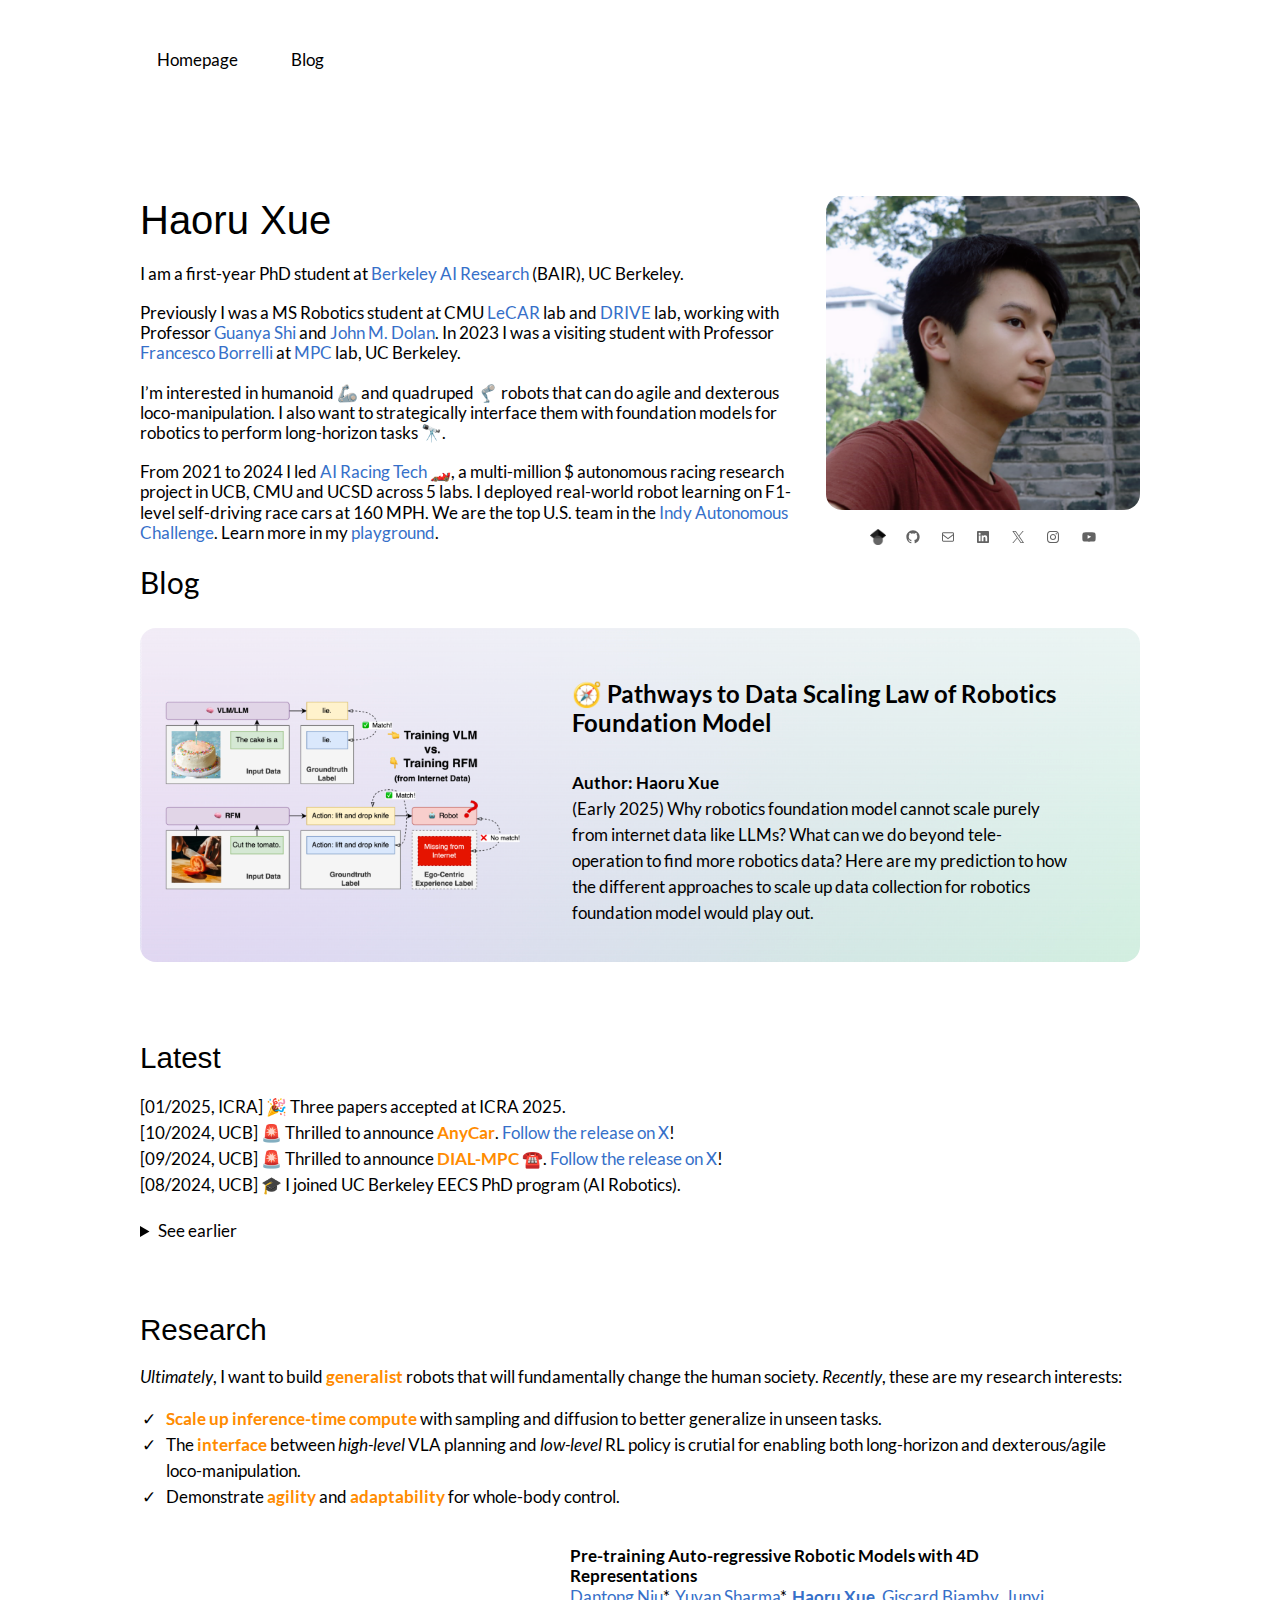
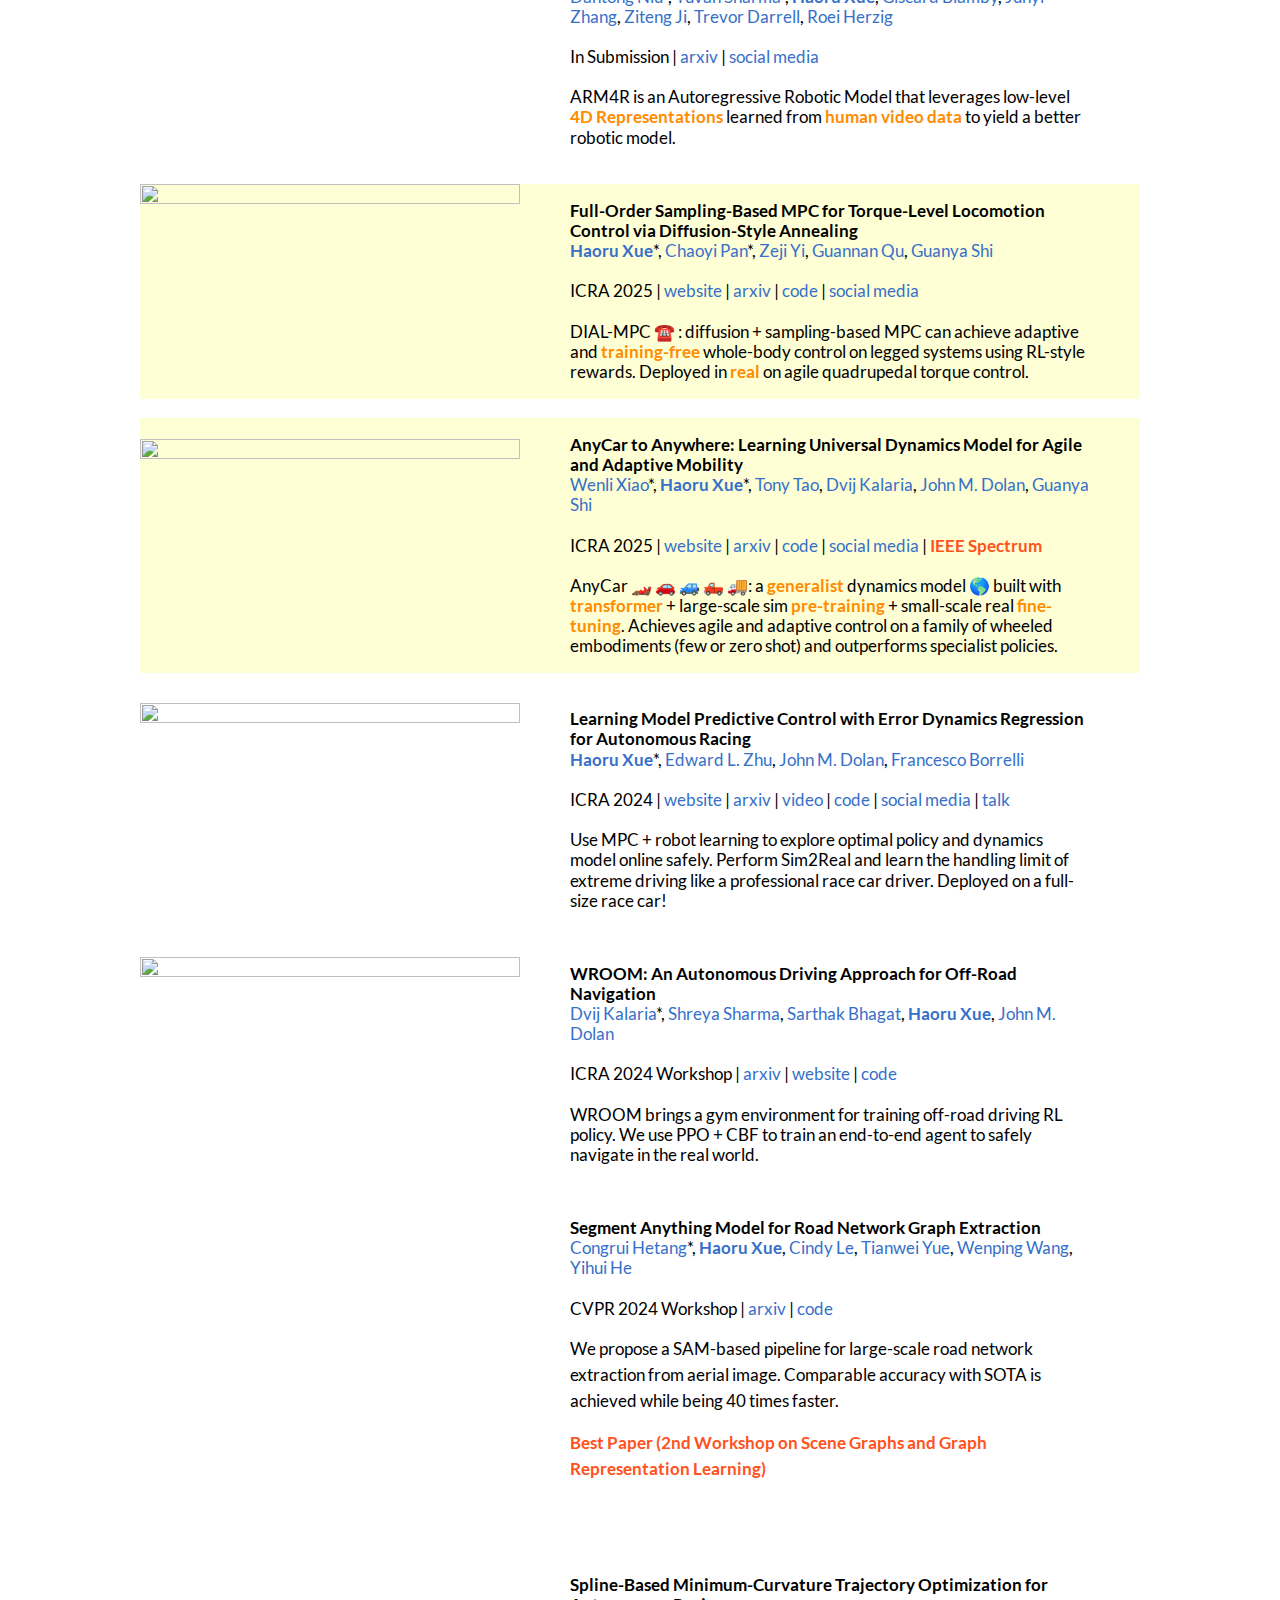
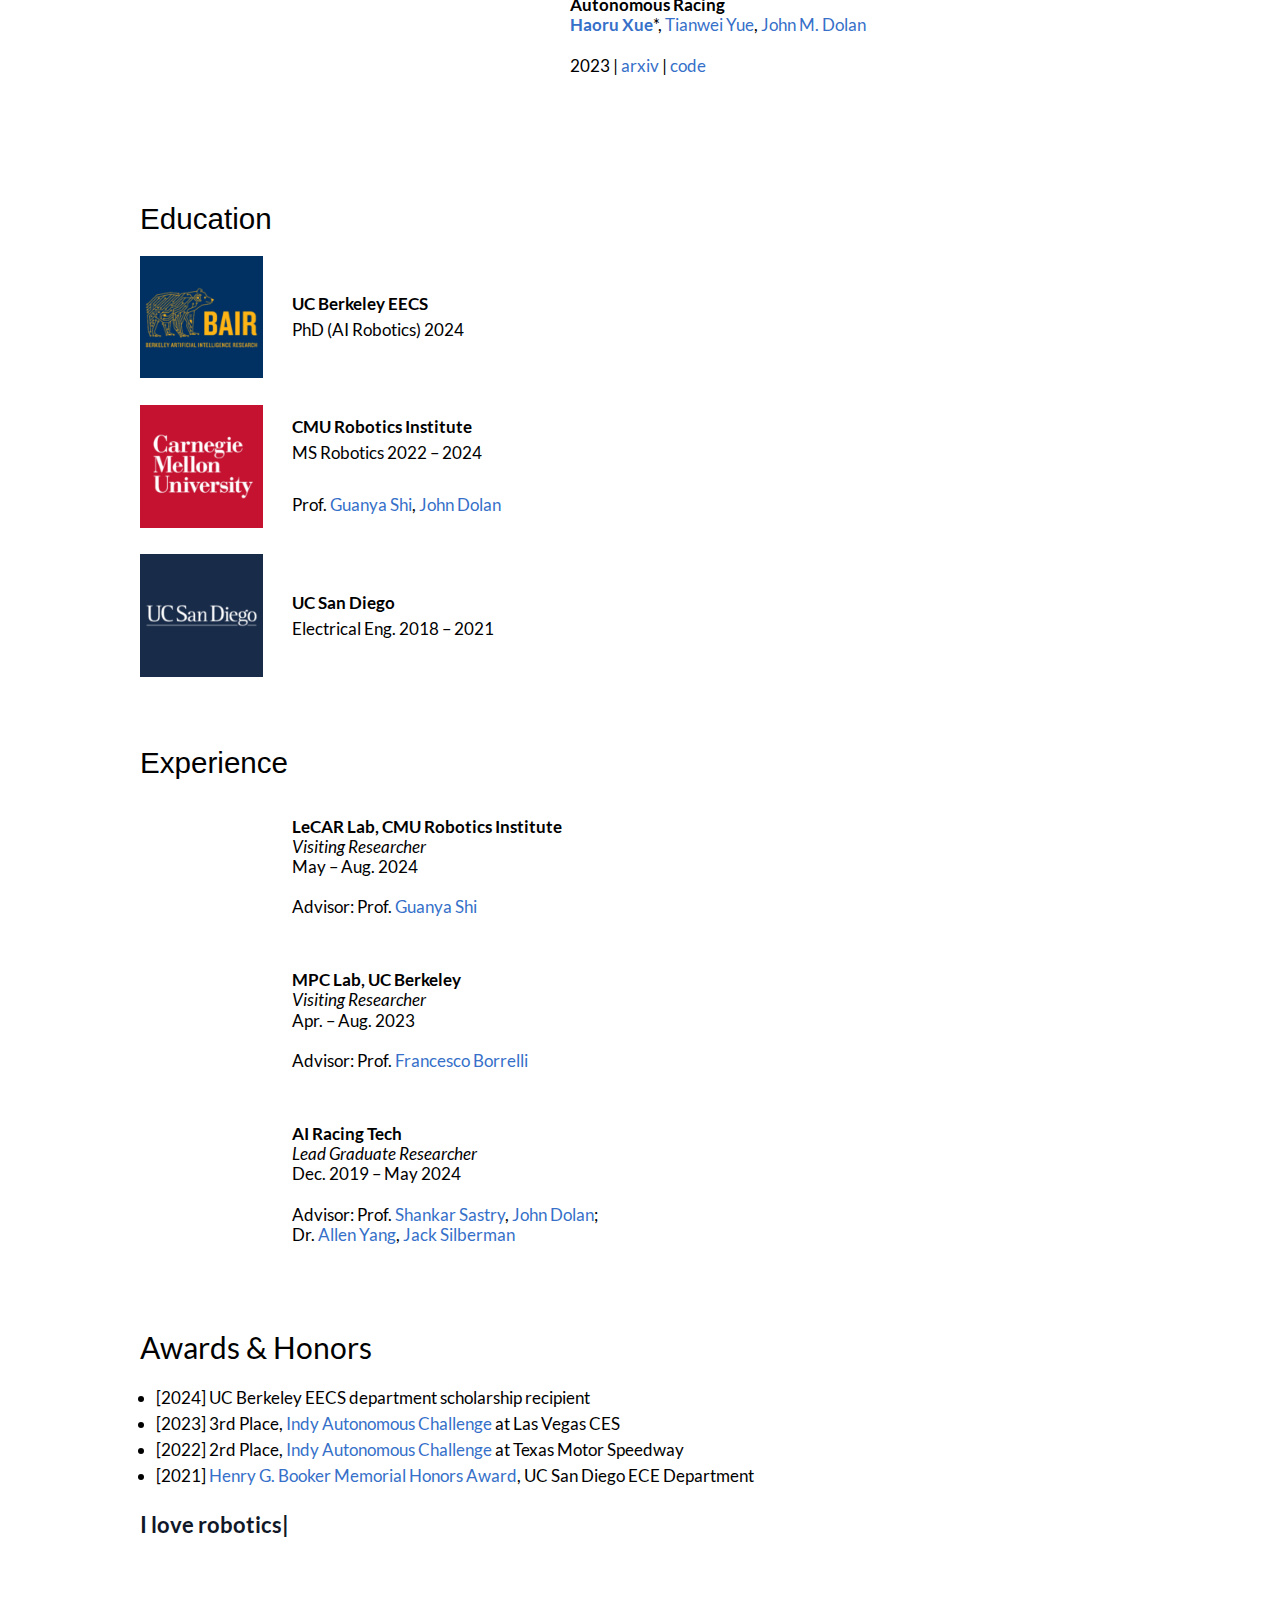
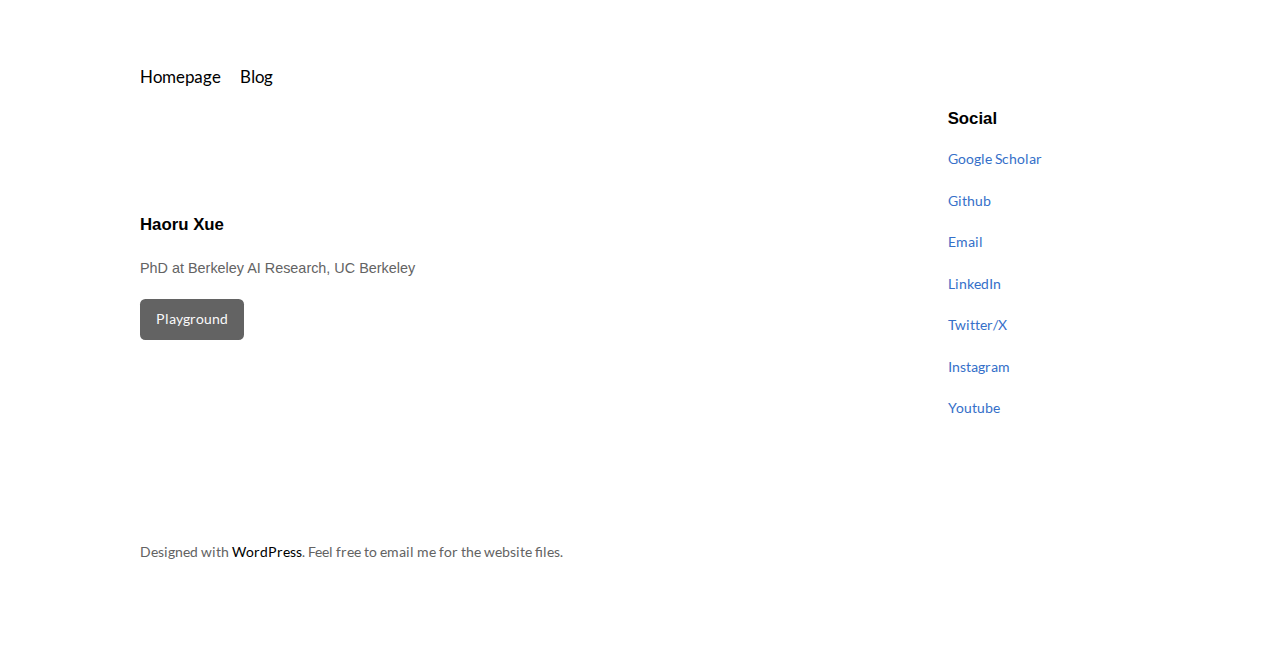
==== commit 0abe3654: "add first blog" ====
--- a/index.html
+++ b/index.html
@@ -5,7 +5,7 @@
 	<meta name="viewport" content="width=device-width, initial-scale=1">
 <meta name="robots" content="max-image-preview:large">
 	<style>img:is([sizes="auto" i], [sizes^="auto," i]) { contain-intrinsic-size: 3000px 1500px }</style>
-	<title>Haoru Xue &#8211;  PhD at Berkeley AI Research, UC Berkeley</title>
+	<title>Haoru Xue &#8211; PhD at Berkeley AI Research, UC Berkeley</title>
 <link rel="alternate" type="application/rss+xml" title="Haoru Xue &raquo; Feed" href="https://haoruxue.github.io/feed/">
 <link rel="alternate" type="application/rss+xml" title="Haoru Xue &raquo; Comments Feed" href="https://haoruxue.github.io/comments/feed/">
 <script>
@@ -71,6 +71,20 @@
   /*!rtl:end:ignore*/}.wp-block-media-text.has-media-on-the-right>.wp-block-media-text__content{
   /*!rtl:begin:ignore*/grid-column:1;grid-row:1
   /*!rtl:end:ignore*/}.wp-block-media-text__media a{display:inline-block}.wp-block-media-text__media img,.wp-block-media-text__media video{height:auto;max-width:unset;vertical-align:middle;width:100%}.wp-block-media-text.is-image-fill>.wp-block-media-text__media{background-size:cover;height:100%;min-height:250px}.wp-block-media-text.is-image-fill>.wp-block-media-text__media>a{display:block;height:100%}.wp-block-media-text.is-image-fill>.wp-block-media-text__media img{height:1px;margin:-1px;overflow:hidden;padding:0;position:absolute;width:1px;clip:rect(0,0,0,0);border:0}.wp-block-media-text.is-image-fill-element>.wp-block-media-text__media{height:100%;min-height:250px;position:relative}.wp-block-media-text.is-image-fill-element>.wp-block-media-text__media>a{display:block;height:100%}.wp-block-media-text.is-image-fill-element>.wp-block-media-text__media img{height:100%;object-fit:cover;position:absolute;width:100%}@media (max-width:600px){.wp-block-media-text.is-stacked-on-mobile{grid-template-columns:100%!important}.wp-block-media-text.is-stacked-on-mobile>.wp-block-media-text__media{grid-column:1;grid-row:1}.wp-block-media-text.is-stacked-on-mobile>.wp-block-media-text__content{grid-column:1;grid-row:2}}</style>
+<style id="wp-block-details-inline-css">.wp-block-details{box-sizing:border-box}.wp-block-details summary{cursor:pointer}
+
+				.is-style-arrow-icon-details {
+					padding-top: var(--wp--preset--spacing--10);
+					padding-bottom: var(--wp--preset--spacing--10);
+				}
+
+				.is-style-arrow-icon-details summary {
+					list-style-type: "\2193\00a0\00a0\00a0";
+				}
+
+				.is-style-arrow-icon-details[open]>summary {
+					list-style-type: "\2192\00a0\00a0\00a0";
+				}</style>
 <style id="wp-block-list-inline-css">ol,ul{box-sizing:border-box}:root :where(.wp-block-list.has-background){padding:1.25em 2.375em}
 
 				ul.is-style-checkmark-list {
@@ -113,7 +127,7 @@
 :root :where(.wp-block-site-title){font-family: var(--wp--preset--font-family--body);font-size: clamp(0.875rem, 0.875rem + ((1vw - 0.2rem) * 0.542), 1.2rem);font-style: normal;font-weight: 600;}
 :root :where(.wp-block-site-title a:where(:not(.wp-element-button))){text-decoration: none;}
 :root :where(.wp-block-site-title a:where(:not(.wp-element-button)):hover){text-decoration: none;}</style>
-<style id="core-block-supports-inline-css">.wp-container-core-navigation-is-layout-1{justify-content:flex-end;}.wp-container-core-group-is-layout-1{justify-content:space-between;}.wp-container-core-group-is-layout-2 > :where(:not(.alignleft):not(.alignright):not(.alignfull)){max-width:1000px;margin-left:auto !important;margin-right:auto !important;}.wp-container-core-group-is-layout-2 > .alignwide{max-width:1000px;}.wp-container-core-group-is-layout-2 .alignfull{max-width:none;}.wp-container-core-group-is-layout-2 > .alignfull{margin-right:calc(var(--wp--preset--spacing--30) * -1);margin-left:calc(var(--wp--preset--spacing--30) * -1);}.wp-container-core-group-is-layout-4{flex-direction:column;align-items:flex-start;}.wp-container-core-social-links-is-layout-1{justify-content:center;}.wp-container-core-group-is-layout-5{flex-wrap:nowrap;justify-content:center;}.wp-container-core-columns-is-layout-1{flex-wrap:nowrap;}.wp-elements-3f03b0c1131e07081b0765020d9c055c a:where(:not(.wp-element-button)){color:var(--wp--preset--color--contrast);}.wp-elements-8c96de67b1ad4394600531e89c38a168 a:where(:not(.wp-element-button)){color:var(--wp--preset--color--contrast);}.wp-elements-cc5a2ba18b6de77e55770b94db865616 a:where(:not(.wp-element-button)){color:var(--wp--preset--color--accent-4);}.wp-container-core-group-is-layout-6{flex-direction:column;align-items:flex-start;}.wp-container-core-group-is-layout-7{flex-direction:column;align-items:flex-start;}.wp-container-core-columns-is-layout-2{flex-wrap:nowrap;}.wp-container-core-group-is-layout-8{flex-direction:column;align-items:flex-start;justify-content:center;}.wp-container-core-columns-is-layout-3{flex-wrap:nowrap;}.wp-container-core-buttons-is-layout-1{justify-content:flex-start;}.wp-container-core-group-is-layout-10{flex-direction:column;align-items:flex-start;}.wp-container-core-group-is-layout-11{flex-direction:column;align-items:flex-start;}.wp-container-core-group-is-layout-12{flex-direction:column;align-items:stretch;}.wp-container-core-columns-is-layout-4{flex-wrap:nowrap;}.wp-elements-7bcee35cf219a139296f111d693c3234 a:where(:not(.wp-element-button)){color:var(--wp--preset--color--contrast);}.wp-container-core-group-is-layout-14 > :where(:not(.alignleft):not(.alignright):not(.alignfull)){max-width:1000px;margin-left:auto !important;margin-right:auto !important;}.wp-container-core-group-is-layout-14 > .alignwide{max-width:1000px;}.wp-container-core-group-is-layout-14 .alignfull{max-width:none;}</style>
+<style id="core-block-supports-inline-css">.wp-container-core-navigation-is-layout-1{justify-content:flex-end;}.wp-container-core-group-is-layout-1{justify-content:space-between;}.wp-container-core-group-is-layout-2 > :where(:not(.alignleft):not(.alignright):not(.alignfull)){max-width:1000px;margin-left:auto !important;margin-right:auto !important;}.wp-container-core-group-is-layout-2 > .alignwide{max-width:1000px;}.wp-container-core-group-is-layout-2 .alignfull{max-width:none;}.wp-container-core-group-is-layout-2 > .alignfull{margin-right:calc(var(--wp--preset--spacing--30) * -1);margin-left:calc(var(--wp--preset--spacing--30) * -1);}.wp-container-core-group-is-layout-4{flex-direction:column;align-items:flex-start;}.wp-container-core-social-links-is-layout-1{justify-content:center;}.wp-container-core-group-is-layout-5{flex-wrap:nowrap;justify-content:center;}.wp-container-core-columns-is-layout-1{flex-wrap:nowrap;}.wp-elements-94d014f0d53fc4734babec78526eb4e4 a:where(:not(.wp-element-button)){color:var(--wp--preset--color--contrast);}.wp-elements-bba9357b2fdd48478b4e05d4ce199529 a:where(:not(.wp-element-button)){color:var(--wp--preset--color--contrast);}.wp-elements-cc5a2ba18b6de77e55770b94db865616 a:where(:not(.wp-element-button)){color:var(--wp--preset--color--accent-4);}.wp-container-core-group-is-layout-6{flex-direction:column;align-items:flex-start;}.wp-container-core-group-is-layout-7{flex-direction:column;align-items:flex-start;}.wp-container-core-columns-is-layout-2{flex-wrap:nowrap;}.wp-container-core-group-is-layout-8{flex-direction:column;align-items:flex-start;justify-content:center;}.wp-container-core-columns-is-layout-3{flex-wrap:nowrap;}.wp-container-core-navigation-is-layout-2{justify-content:flex-start;}.wp-container-core-buttons-is-layout-1{justify-content:flex-start;}.wp-container-core-group-is-layout-10{flex-direction:column;align-items:flex-start;}.wp-container-core-group-is-layout-11{flex-direction:column;align-items:flex-start;}.wp-container-core-group-is-layout-12{flex-direction:column;align-items:stretch;}.wp-container-core-columns-is-layout-4{flex-wrap:nowrap;}.wp-elements-7bcee35cf219a139296f111d693c3234 a:where(:not(.wp-element-button)){color:var(--wp--preset--color--contrast);}.wp-container-core-group-is-layout-14 > :where(:not(.alignleft):not(.alignright):not(.alignfull)){max-width:1000px;margin-left:auto !important;margin-right:auto !important;}.wp-container-core-group-is-layout-14 > .alignwide{max-width:1000px;}.wp-container-core-group-is-layout-14 .alignfull{max-width:none;}</style>
 <style id="wp-block-template-skip-link-inline-css">.skip-link.screen-reader-text {
 			border: 0;
 			clip: rect(1px,1px,1px,1px);
@@ -143,8 +157,8 @@
 			width: auto;
 			z-index: 100000;
 		}</style>
-<link rel="stylesheet" id="essential-blocks-frontend-style-css" href="https://haoruxue.github.io/wp-content/uploads/eb-style/frontend/frontend-46.min.css?ver=1740553645" media="all">
-<link rel="stylesheet" id="eb-block-style-46-css" href="https://haoruxue.github.io/wp-content/uploads/eb-style/eb-style-46.min.css?ver=dfac79b3ed" media="all">
+<link rel="stylesheet" id="essential-blocks-frontend-style-css" href="https://haoruxue.github.io/wp-content/uploads/eb-style/frontend/frontend-46.min.css?ver=1740640944" media="all">
+<link rel="stylesheet" id="eb-block-style-46-css" href="https://haoruxue.github.io/wp-content/uploads/eb-style/eb-style-46.min.css?ver=08a34773ce" media="all">
 <link rel="stylesheet" id="essential-blocks-animation-css" href="https://haoruxue.github.io/wp-content/plugins/essential-blocks/assets/css/animate.min.css?ver=5.3.0" media="all">
 <link rel="stylesheet" id="essential-blocks-block-common-css" href="https://haoruxue.github.io/wp-content/plugins/essential-blocks/assets/css/block-common.css?ver=5.3.0" media="all">
 <link rel="stylesheet" id="dashicons-css" href="https://haoruxue.github.io/wp-includes/css/dashicons.min.css?ver=6.7.2" media="all">
@@ -259,7 +273,7 @@
 <ul class="wp-block-social-links has-small-icon-size has-icon-color is-style-logos-only is-horizontal is-content-justification-center is-layout-flex wp-container-core-social-links-is-layout-1 wp-block-social-links-is-layout-flex">
 <li style="color: #353535; " class="wp-social-link wp-social-link-github has-contrast-2-color wp-block-social-link"><a rel="noopener nofollow" target="_blank" href="https://github.com/HaoruXue" class="wp-block-social-link-anchor"><svg width="24" height="24" viewbox="0 0 24 24" version="1.1" xmlns="http://www.w3.org/2000/svg" aria-hidden="true" focusable="false"><path d="M12,2C6.477,2,2,6.477,2,12c0,4.419,2.865,8.166,6.839,9.489c0.5,0.09,0.682-0.218,0.682-0.484 c0-0.236-0.009-0.866-0.014-1.699c-2.782,0.602-3.369-1.34-3.369-1.34c-0.455-1.157-1.11-1.465-1.11-1.465 c-0.909-0.62,0.069-0.608,0.069-0.608c1.004,0.071,1.532,1.03,1.532,1.03c0.891,1.529,2.341,1.089,2.91,0.833 c0.091-0.647,0.349-1.086,0.635-1.337c-2.22-0.251-4.555-1.111-4.555-4.943c0-1.091,0.39-1.984,1.03-2.682 C6.546,8.54,6.202,7.524,6.746,6.148c0,0,0.84-0.269,2.75,1.025C10.295,6.95,11.15,6.84,12,6.836 c0.85,0.004,1.705,0.114,2.504,0.336c1.909-1.294,2.748-1.025,2.748-1.025c0.546,1.376,0.202,2.394,0.1,2.646 c0.64,0.699,1.026,1.591,1.026,2.682c0,3.841-2.337,4.687-4.565,4.935c0.359,0.307,0.679,0.917,0.679,1.852 c0,1.335-0.012,2.415-0.012,2.741c0,0.269,0.18,0.579,0.688,0.481C19.138,20.161,22,16.416,22,12C22,6.477,17.523,2,12,2z"></path></svg><span class="wp-block-social-link-label screen-reader-text">GitHub</span></a></li>
 
-<li style="color: #353535; " class="wp-social-link wp-social-link-mail has-contrast-2-color wp-block-social-link"><a rel="noopener nofollow" target="_blank" href="mailto:&#104;a&#111;ru-&#120;u&#101;&#064;&#098;erkele&#121;&#046;&#101;d&#117;" class="wp-block-social-link-anchor"><svg width="24" height="24" viewbox="0 0 24 24" version="1.1" xmlns="http://www.w3.org/2000/svg" aria-hidden="true" focusable="false"><path d="M19,5H5c-1.1,0-2,.9-2,2v10c0,1.1.9,2,2,2h14c1.1,0,2-.9,2-2V7c0-1.1-.9-2-2-2zm.5,12c0,.3-.2.5-.5.5H5c-.3,0-.5-.2-.5-.5V9.8l7.5,5.6,7.5-5.6V17zm0-9.1L12,13.6,4.5,7.9V7c0-.3.2-.5.5-.5h14c.3,0,.5.2.5.5v.9z"></path></svg><span class="wp-block-social-link-label screen-reader-text">Mail</span></a></li>
+<li style="color: #353535; " class="wp-social-link wp-social-link-mail has-contrast-2-color wp-block-social-link"><a rel="noopener nofollow" target="_blank" href="mailto:&#104;aor&#117;-x&#117;&#101;&#064;&#098;e&#114;&#107;&#101;l&#101;&#121;.&#101;d&#117;" class="wp-block-social-link-anchor"><svg width="24" height="24" viewbox="0 0 24 24" version="1.1" xmlns="http://www.w3.org/2000/svg" aria-hidden="true" focusable="false"><path d="M19,5H5c-1.1,0-2,.9-2,2v10c0,1.1.9,2,2,2h14c1.1,0,2-.9,2-2V7c0-1.1-.9-2-2-2zm.5,12c0,.3-.2.5-.5.5H5c-.3,0-.5-.2-.5-.5V9.8l7.5,5.6,7.5-5.6V17zm0-9.1L12,13.6,4.5,7.9V7c0-.3.2-.5.5-.5h14c.3,0,.5.2.5.5v.9z"></path></svg><span class="wp-block-social-link-label screen-reader-text">Mail</span></a></li>
 
 <li style="color: #353535; " class="wp-social-link wp-social-link-linkedin has-contrast-2-color wp-block-social-link"><a rel="noopener nofollow" target="_blank" href="https://www.linkedin.com/in/haoru-xue/" class="wp-block-social-link-anchor"><svg width="24" height="24" viewbox="0 0 24 24" version="1.1" xmlns="http://www.w3.org/2000/svg" aria-hidden="true" focusable="false"><path d="M19.7,3H4.3C3.582,3,3,3.582,3,4.3v15.4C3,20.418,3.582,21,4.3,21h15.4c0.718,0,1.3-0.582,1.3-1.3V4.3 C21,3.582,20.418,3,19.7,3z M8.339,18.338H5.667v-8.59h2.672V18.338z M7.004,8.574c-0.857,0-1.549-0.694-1.549-1.548 c0-0.855,0.691-1.548,1.549-1.548c0.854,0,1.547,0.694,1.547,1.548C8.551,7.881,7.858,8.574,7.004,8.574z M18.339,18.338h-2.669 v-4.177c0-0.996-0.017-2.278-1.387-2.278c-1.389,0-1.601,1.086-1.601,2.206v4.249h-2.667v-8.59h2.559v1.174h0.037 c0.356-0.675,1.227-1.387,2.526-1.387c2.703,0,3.203,1.779,3.203,4.092V18.338z"></path></svg><span class="wp-block-social-link-label screen-reader-text">LinkedIn</span></a></li>
 
@@ -282,11 +296,11 @@
 <div class="wp-block-essential-blocks-wrapper  root-eb-wrapper-15gci"><div class="eb-parent-wrapper eb-parent-eb-wrapper-15gci "><div class="eb-wrapper-outer eb-wrapper-15gci"><div class="eb-wrapper-inner"><div class="eb-wrapper-inner-blocks eb-wrapper-align-center">
 <div class="wp-block-media-text is-stacked-on-mobile is-vertically-aligned-center" style="border-radius:16px;padding-top:0;padding-right:0;padding-bottom:0;padding-left:0;grid-template-columns:38% auto">
 <figure class="wp-block-media-text__media"><a href="https://haoruxue.github.io/haorus-robotics-blog/"><img fetchpriority="high" decoding="async" width="1024" height="560" src="https://haoruxue.github.io/wp-content/uploads/2025/02/image-1-1024x560.png" alt="" class="wp-image-399 size-full" srcset="https://haoruxue.github.io/wp-content/uploads/2025/02/image-1-1024x560.png 1024w, https://haoruxue.github.io/wp-content/uploads/2025/02/image-1-300x164.png 300w, https://haoruxue.github.io/wp-content/uploads/2025/02/image-1-768x420.png 768w, https://haoruxue.github.io/wp-content/uploads/2025/02/image-1-1536x841.png 1536w, https://haoruxue.github.io/wp-content/uploads/2025/02/image-1-2048x1121.png 2048w" sizes="(max-width: 1024px) 100vw, 1024px"></a></figure><div class="wp-block-media-text__content">
-<h4 class="wp-block-heading has-contrast-color has-text-color has-link-color wp-elements-3f03b0c1131e07081b0765020d9c055c"><strong><a href="https://haoruxue.github.io/haorus-robotics-blog/" data-type="page" data-id="410">(Coming Soon) 🧭&nbsp;Pathways to Data Scaling Law of Robotics Foundation Model</a></strong></h4>
-
-
-
-<p class="has-contrast-color has-text-color has-link-color wp-elements-8c96de67b1ad4394600531e89c38a168"><a href="https://haoruxue.github.io/haorus-robotics-blog/" data-type="page" data-id="410"><strong>Author: Haoru Xue</strong><br>(Early 2025) Why robotics foundation model cannot scale purely from internet data like LLMs? What can we do beyond tele-operation to find more robotics data? Here are my prediction to how the different approaches to scale up data collection for robotics foundation model would play out.</a></p>
+<h4 class="wp-block-heading has-contrast-color has-text-color has-link-color wp-elements-94d014f0d53fc4734babec78526eb4e4"><strong><a href="https://haoruxue.github.io/data-scaling-law-of-rfm/" data-type="page" data-id="461">🧭 Pathways to Data Scaling Law of Robotics Foundation Model</a></strong></h4>
+
+
+
+<p class="has-contrast-color has-text-color has-link-color wp-elements-bba9357b2fdd48478b4e05d4ce199529"><a href="https://haoruxue.github.io/data-scaling-law-of-rfm/" data-type="page" data-id="461"><strong>Author: Haoru Xue</strong><br>(Early 2025) Why robotics foundation model cannot scale purely from internet data like LLMs? What can we do beyond tele-operation to find more robotics data? Here are my prediction to how the different approaches to scale up data collection for robotics foundation model would play out.</a></p>
 </div>
 </div>
 </div></div></div></div></div>
@@ -301,7 +315,13 @@
 
 
 
-<p>[01/2025, ICRA] 🎉 Three papers accepted at ICRA 2025.<br>[10/2024, UCB] 🚨 Thrilled to announce <strong><mark style="background-color:rgba(0, 0, 0, 0)" class="has-inline-color has-accent-5-color">AnyCar</mark></strong>. <a href="https://x.com/_wenlixiao/status/1846582020585275565" data-type="link" data-id="https://x.com/_wenlixiao/status/1846582020585275565">Follow the release on X</a>!<br>[09/2024, UCB] 🚨 Thrilled to announce <strong><mark style="background-color:rgba(0, 0, 0, 0)" class="has-inline-color has-accent-5-color">DIAL-MPC</mark></strong> ☎️. <a href="https://x.com/HaoruXue/status/1839011423797780544" data-type="link" data-id="https://x.com/HaoruXue/status/1839011423797780544">Follow the release on X</a>!<br>[08/2024, UCB] 🎓 I joined UC Berkeley EECS PhD program (AI Robotics).<br>[05/2024, ICRA] (<a href="https://youtu.be/o_tA-6iSN20?si=O8FJHFPhPyOBK-_m">presentation</a>&nbsp;|&nbsp;<a href="https://docs.google.com/presentation/d/1KbJeHkdISK4lmr8HYspsVJcHHV1uZECWA6Z5KSfU1Rs/edit?usp=sharing">slides</a>) Oral on &#8220;<em>Learning MPC with Error Dynamics Regression for Autonomous Racing</em>&#8220;. <br>[04/2024, CMU] (<a href="https://youtu.be/ZPW-vgpLhQo">presentation</a>&nbsp;|&nbsp;<a href="https://docs.google.com/presentation/d/1ZwoUiHmputPUwgoLuKtp4boA_KG323diaWcuxQsJdr0/edit?usp=sharing">slides</a>) Master thesis talk on &#8220;<em>Optimal Control and Robot Learning on Agile Safety-Critical Systems</em>&#8220;.<br>[04/2024, Stanford] Talk on &#8220;<em>Towards Foundational Control Models for Agile Locomotion</em>&#8221; at&nbsp;<a href="https://sisl.stanford.edu/">Stanford Intelligent Systems Laboratory (SISL)</a>.<br>[01/2024, UCB] Talk on &#8220;<em>Safe Online Adaptation for Robots with Extreme Dynamics</em>&#8221; at DARPA ANSR program.<br>[10/2023, UCB] Talk on &#8220;<em>Learning MPC with Error Dynamics Regression for Autonomous Racing</em>&#8221; at&nbsp;<a href="https://sites.google.com/berkeley.edu/mpc-lab">Model Predictive Control (MPC) Lab</a>.</p>
+<p>[01/2025, ICRA] 🎉 Three papers accepted at ICRA 2025.<br>[10/2024, UCB] 🚨 Thrilled to announce <strong><mark style="background-color:rgba(0, 0, 0, 0)" class="has-inline-color has-accent-5-color">AnyCar</mark></strong>. <a href="https://x.com/_wenlixiao/status/1846582020585275565" data-type="link" data-id="https://x.com/_wenlixiao/status/1846582020585275565">Follow the release on X</a>!<br>[09/2024, UCB] 🚨 Thrilled to announce <strong><mark style="background-color:rgba(0, 0, 0, 0)" class="has-inline-color has-accent-5-color">DIAL-MPC</mark></strong> ☎️. <a href="https://x.com/HaoruXue/status/1839011423797780544" data-type="link" data-id="https://x.com/HaoruXue/status/1839011423797780544">Follow the release on X</a>!<br>[08/2024, UCB] 🎓 I joined UC Berkeley EECS PhD program (AI Robotics).</p>
+
+
+
+<details class="wp-block-details is-layout-flow wp-block-details-is-layout-flow"><summary>See earlier</summary>
+<p>[05/2024, ICRA] (<a href="https://youtu.be/o_tA-6iSN20?si=O8FJHFPhPyOBK-_m">presentation</a>&nbsp;|&nbsp;<a href="https://docs.google.com/presentation/d/1KbJeHkdISK4lmr8HYspsVJcHHV1uZECWA6Z5KSfU1Rs/edit?usp=sharing">slides</a>) Oral on &#8220;<em>Learning MPC with Error Dynamics Regression for Autonomous Racing</em>&#8220;. <br>[04/2024, CMU] (<a href="https://youtu.be/ZPW-vgpLhQo">presentation</a>&nbsp;|&nbsp;<a href="https://docs.google.com/presentation/d/1ZwoUiHmputPUwgoLuKtp4boA_KG323diaWcuxQsJdr0/edit?usp=sharing">slides</a>) Master thesis talk on &#8220;<em>Optimal Control and Robot Learning on Agile Safety-Critical Systems</em>&#8220;.<br>[04/2024, Stanford] Talk on &#8220;<em>Towards Foundational Control Models for Agile Locomotion</em>&#8221; at&nbsp;<a href="https://sisl.stanford.edu/">Stanford Intelligent Systems Laboratory (SISL)</a>.<br>[01/2024, UCB] Talk on &#8220;<em>Safe Online Adaptation for Robots with Extreme Dynamics</em>&#8221; at DARPA ANSR program.<br>[10/2023, UCB] Talk on &#8220;<em>Learning MPC with Error Dynamics Regression for Autonomous Racing</em>&#8221; at&nbsp;<a href="https://sites.google.com/berkeley.edu/mpc-lab">Model Predictive Control (MPC) Lab</a>.</p>
+</details>
 
 
 
@@ -516,15 +536,21 @@
 
 <footer class="wp-block-template-part">
 <div class="wp-block-group has-global-padding is-layout-constrained wp-container-core-group-is-layout-14 wp-block-group-is-layout-constrained" style="padding-top:var(--wp--preset--spacing--50);padding-bottom:var(--wp--preset--spacing--50)">
+<nav class="items-justified-left wp-block-navigation is-content-justification-left is-layout-flex wp-container-core-navigation-is-layout-2 wp-block-navigation-is-layout-flex" aria-label="Secondary menu 2"><ul class="wp-block-navigation__container items-justified-left wp-block-navigation">
+<li class=" wp-block-navigation-item current-menu-item wp-block-navigation-link"><a class="wp-block-navigation-item__content" href="https://haoruxue.github.io/" aria-current="page"><span class="wp-block-navigation-item__label">Homepage</span></a></li>
+<li class=" wp-block-navigation-item wp-block-navigation-link"><a class="wp-block-navigation-item__content" href="https://haoruxue.github.io/haorus-robotics-blog/"><span class="wp-block-navigation-item__label">Blog </span></a></li>
+</ul></nav>
+
+
 <div class="wp-block-columns alignwide is-layout-flex wp-container-core-columns-is-layout-4 wp-block-columns-is-layout-flex">
 <div class="wp-block-column is-layout-flow wp-block-column-is-layout-flow" style="flex-basis:30%">
 <div class="wp-block-group is-vertical is-layout-flex wp-container-core-group-is-layout-10 wp-block-group-is-layout-flex">
-<figure class="wp-block-image size-full is-resized"><a href="https://info.mathgptpro.com/"><img loading="lazy" decoding="async" width="400" height="400" src="https://haoruxue.github.io/wp-content/uploads/2024/04/mathgpt-pro.gif" alt="" class="wp-image-179" style="width:84px;height:auto"></a></figure>
+<figure class="wp-block-image size-full is-resized"><a href="https://info.mathos.ai/"><img loading="lazy" decoding="async" width="400" height="400" src="https://haoruxue.github.io/wp-content/uploads/2024/04/mathgpt-pro.gif" alt="" class="wp-image-179" style="width:84px;height:auto"></a></figure>
 
 
 <p class="wp-block-site-title has-medium-font-size has-body-font-family"><a href="https://haoruxue.github.io/" target="_self" rel="home" aria-current="page">Haoru Xue</a></p>
 
-<p class="wp-block-site-tagline has-small-font-size has-body-font-family"> PhD at Berkeley AI Research, UC Berkeley</p>
+<p class="wp-block-site-tagline has-small-font-size has-body-font-family">PhD at Berkeley AI Research, UC Berkeley</p>
 
 
 <div class="wp-block-buttons is-content-justification-left is-layout-flex wp-container-core-buttons-is-layout-1 wp-block-buttons-is-layout-flex">
@@ -585,7 +611,7 @@
 </footer>
 </div>
 <script id="essential-blocks-blocks-localize-js-extra">var eb_conditional_localize = [];
-var EssentialBlocksLocalize = {"eb_plugins_url":"https:\/\/haoruxue.github.io\/wp-content\/plugins\/essential-blocks\/","image_url":"https:\/\/haoruxue.github.io\/wp-content\/plugins\/essential-blocks\/assets\/images","eb_wp_version":"6.7","eb_version":"5.3.0","eb_admin_url":"https:\/\/haoruxue.github.io\/wp-admin\/","rest_rootURL":"https:\/\/haoruxue.github.io\/wp-json\/","ajax_url":"https:\/\/haoruxue.github.io\/wp-admin\/admin-ajax.php","nft_nonce":"83390e46d9","post_grid_pagination_nonce":"852dcbf769","placeholder_image":"https:\/\/haoruxue.github.io\/wp-content\/plugins\/essential-blocks\/assets\/images\/placeholder.png","is_pro_active":"false","upgrade_pro_url":"https:\/\/essential-blocks.com\/upgrade","responsiveBreakpoints":{"tablet":1024,"mobile":767}};</script>
+var EssentialBlocksLocalize = {"eb_plugins_url":"https:\/\/haoruxue.github.io\/wp-content\/plugins\/essential-blocks\/","image_url":"https:\/\/haoruxue.github.io\/wp-content\/plugins\/essential-blocks\/assets\/images","eb_wp_version":"6.7","eb_version":"5.3.0","eb_admin_url":"https:\/\/haoruxue.github.io\/wp-admin\/","rest_rootURL":"https:\/\/haoruxue.github.io\/wp-json\/","ajax_url":"https:\/\/haoruxue.github.io\/wp-admin\/admin-ajax.php","nft_nonce":"d021245702","post_grid_pagination_nonce":"229d1425e6","placeholder_image":"https:\/\/haoruxue.github.io\/wp-content\/plugins\/essential-blocks\/assets\/images\/placeholder.png","is_pro_active":"false","upgrade_pro_url":"https:\/\/essential-blocks.com\/upgrade","responsiveBreakpoints":{"tablet":1024,"mobile":767}};</script>
 <script src="https://haoruxue.github.io/wp-content/plugins/essential-blocks/assets/js/eb-blocks-localize.js?ver=31d6cfe0d16ae931b73c" id="essential-blocks-blocks-localize-js"></script>
 <script src="https://haoruxue.github.io/wp-content/plugins/essential-blocks/assets/js/typed.min.js?ver=5.3.0" id="essential-blocks-typedjs-js"></script>
 <script src="https://haoruxue.github.io/wp-content/plugins/essential-blocks/assets/blocks/typing-text/frontend.js?ver=f9624730a013d1d95070" id="essential-blocks-typing-text-frontend-js"></script>
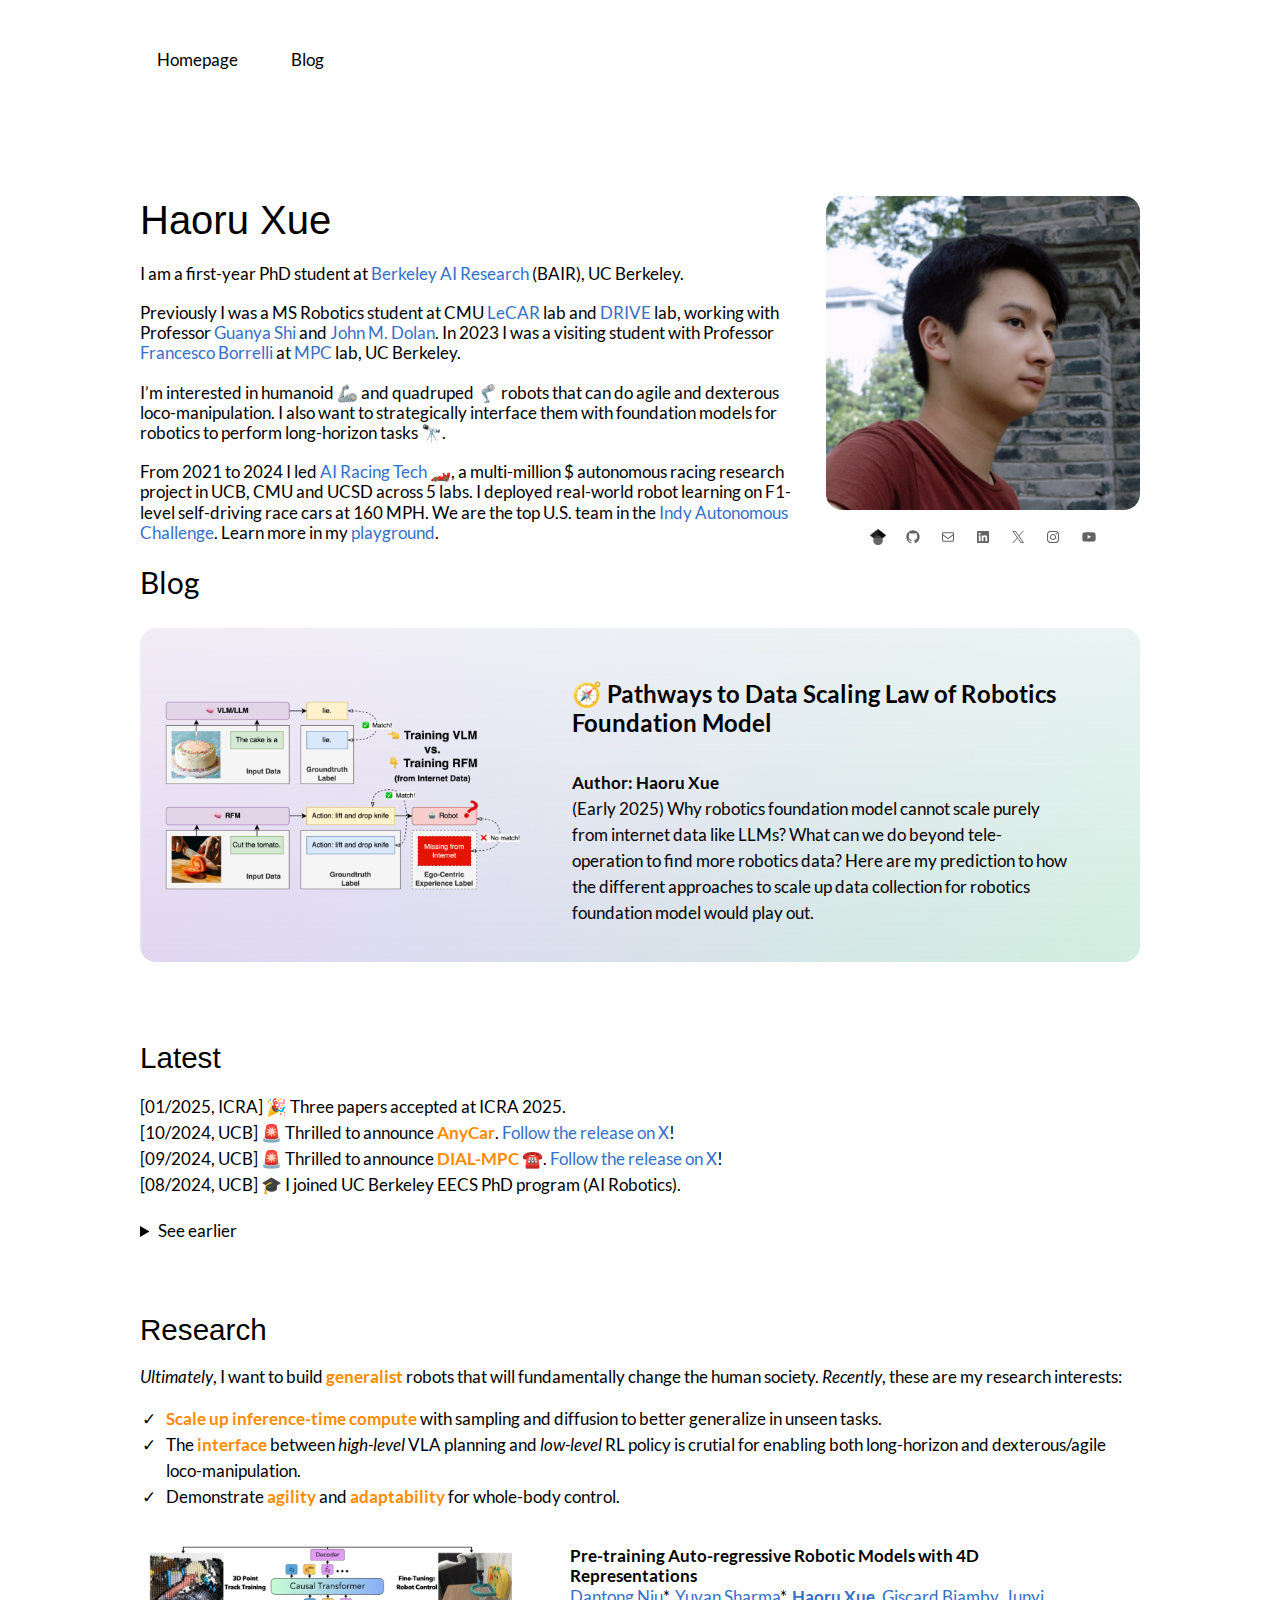
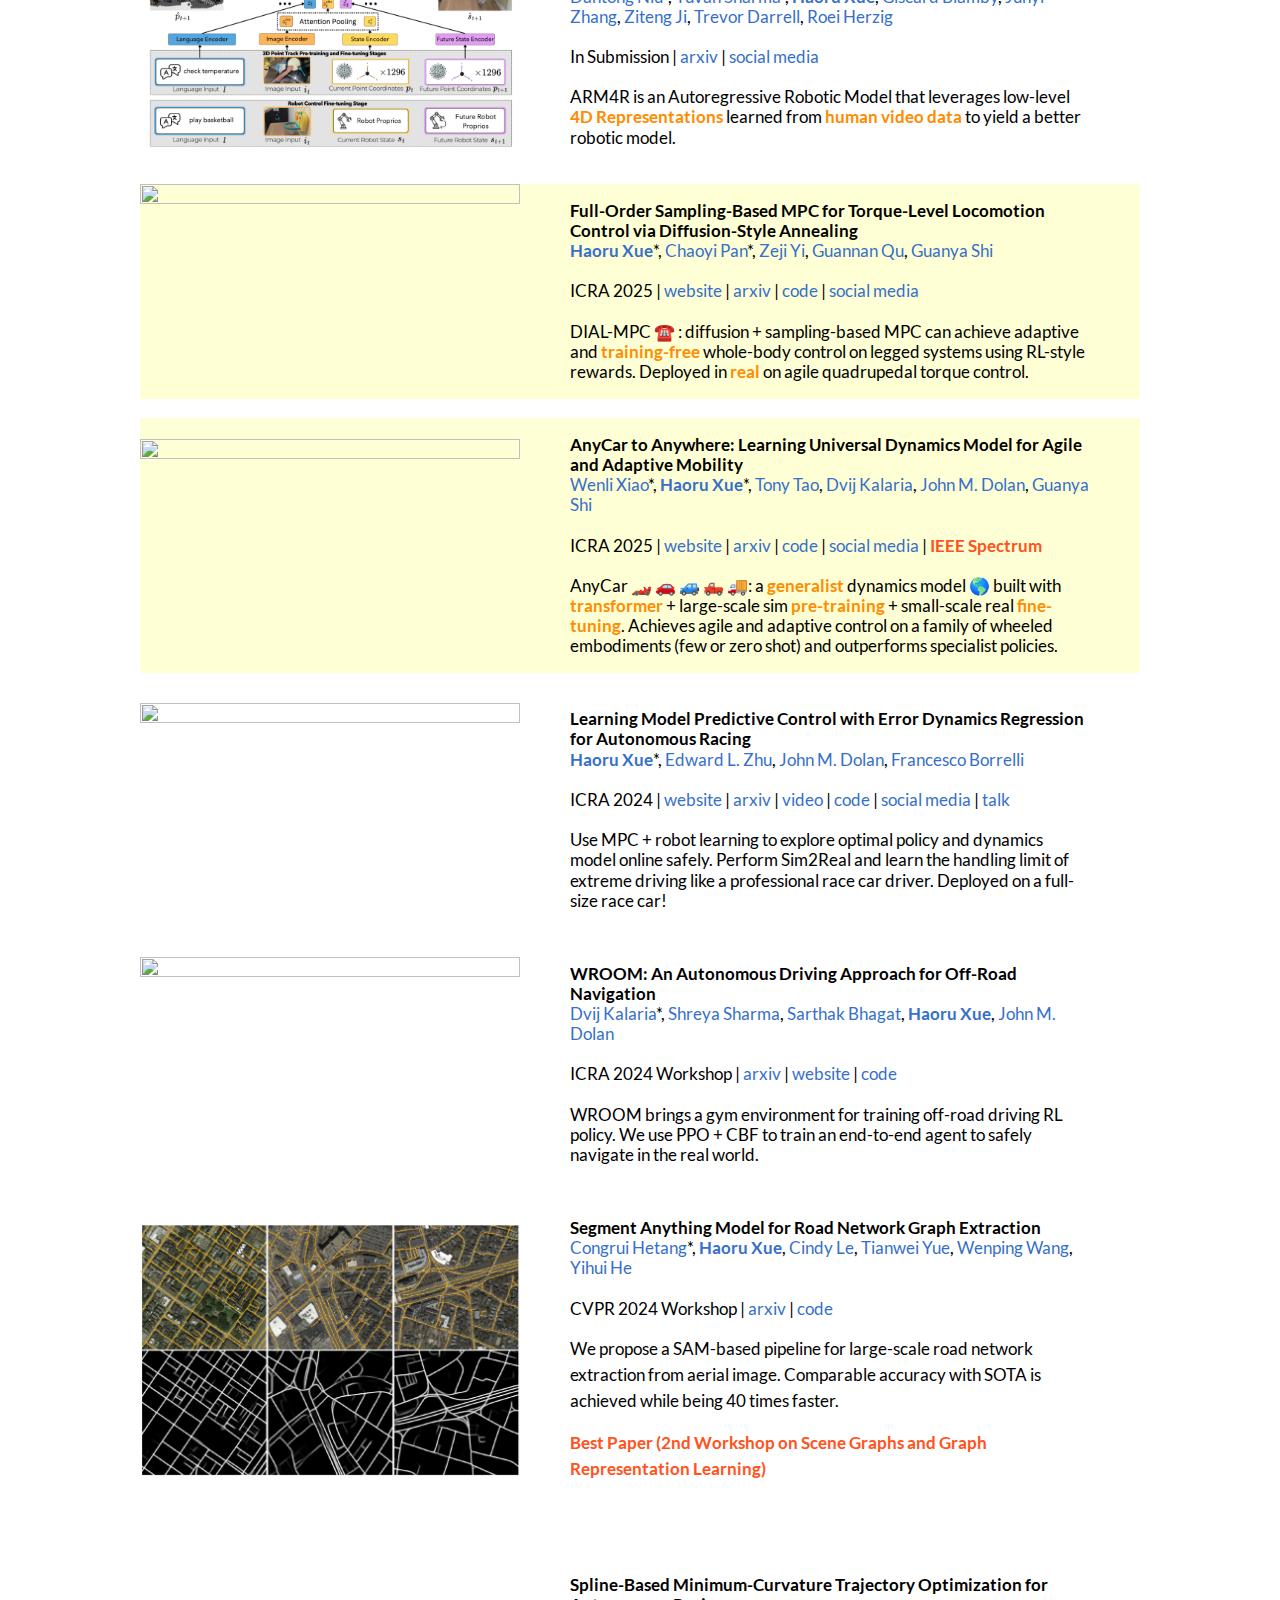
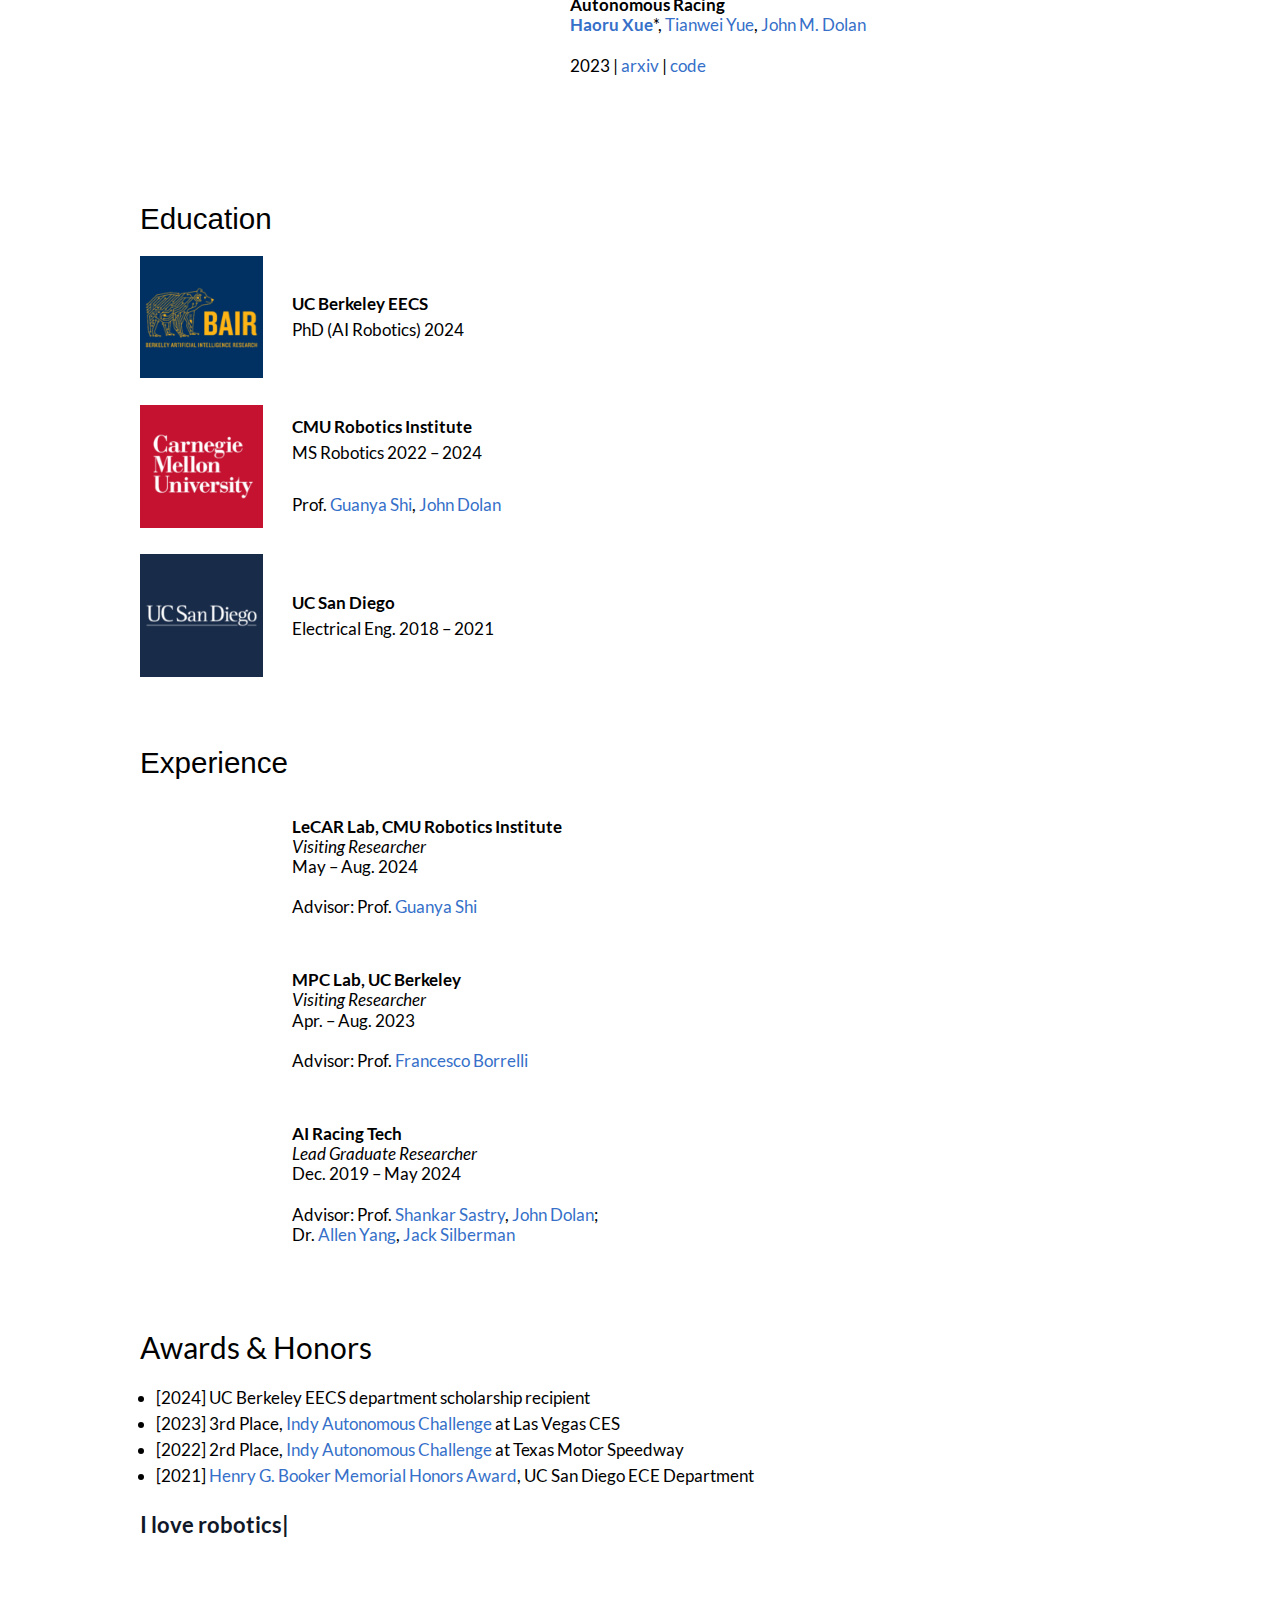
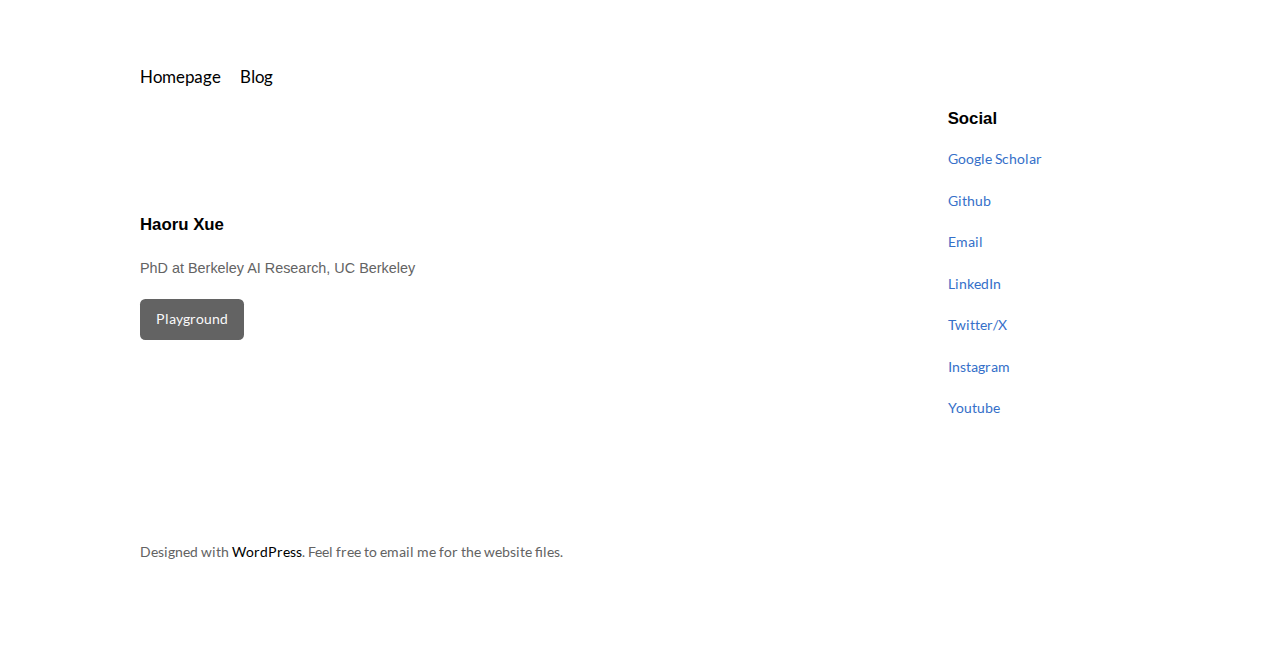
==== commit 9f34a36b: "fix typo" ====
--- a/index.html
+++ b/index.html
@@ -157,8 +157,8 @@
 			width: auto;
 			z-index: 100000;
 		}</style>
-<link rel="stylesheet" id="essential-blocks-frontend-style-css" href="https://haoruxue.github.io/wp-content/uploads/eb-style/frontend/frontend-46.min.css?ver=1740640944" media="all">
-<link rel="stylesheet" id="eb-block-style-46-css" href="https://haoruxue.github.io/wp-content/uploads/eb-style/eb-style-46.min.css?ver=08a34773ce" media="all">
+<link rel="stylesheet" id="essential-blocks-frontend-style-css" href="https://haoruxue.github.io/wp-content/uploads/eb-style/frontend/frontend-46.min.css?ver=1740643238" media="all">
+<link rel="stylesheet" id="eb-block-style-46-css" href="https://haoruxue.github.io/wp-content/uploads/eb-style/eb-style-46.min.css?ver=c4fe951950" media="all">
 <link rel="stylesheet" id="essential-blocks-animation-css" href="https://haoruxue.github.io/wp-content/plugins/essential-blocks/assets/css/animate.min.css?ver=5.3.0" media="all">
 <link rel="stylesheet" id="essential-blocks-block-common-css" href="https://haoruxue.github.io/wp-content/plugins/essential-blocks/assets/css/block-common.css?ver=5.3.0" media="all">
 <link rel="stylesheet" id="dashicons-css" href="https://haoruxue.github.io/wp-includes/css/dashicons.min.css?ver=6.7.2" media="all">
@@ -273,7 +273,7 @@
 <ul class="wp-block-social-links has-small-icon-size has-icon-color is-style-logos-only is-horizontal is-content-justification-center is-layout-flex wp-container-core-social-links-is-layout-1 wp-block-social-links-is-layout-flex">
 <li style="color: #353535; " class="wp-social-link wp-social-link-github has-contrast-2-color wp-block-social-link"><a rel="noopener nofollow" target="_blank" href="https://github.com/HaoruXue" class="wp-block-social-link-anchor"><svg width="24" height="24" viewbox="0 0 24 24" version="1.1" xmlns="http://www.w3.org/2000/svg" aria-hidden="true" focusable="false"><path d="M12,2C6.477,2,2,6.477,2,12c0,4.419,2.865,8.166,6.839,9.489c0.5,0.09,0.682-0.218,0.682-0.484 c0-0.236-0.009-0.866-0.014-1.699c-2.782,0.602-3.369-1.34-3.369-1.34c-0.455-1.157-1.11-1.465-1.11-1.465 c-0.909-0.62,0.069-0.608,0.069-0.608c1.004,0.071,1.532,1.03,1.532,1.03c0.891,1.529,2.341,1.089,2.91,0.833 c0.091-0.647,0.349-1.086,0.635-1.337c-2.22-0.251-4.555-1.111-4.555-4.943c0-1.091,0.39-1.984,1.03-2.682 C6.546,8.54,6.202,7.524,6.746,6.148c0,0,0.84-0.269,2.75,1.025C10.295,6.95,11.15,6.84,12,6.836 c0.85,0.004,1.705,0.114,2.504,0.336c1.909-1.294,2.748-1.025,2.748-1.025c0.546,1.376,0.202,2.394,0.1,2.646 c0.64,0.699,1.026,1.591,1.026,2.682c0,3.841-2.337,4.687-4.565,4.935c0.359,0.307,0.679,0.917,0.679,1.852 c0,1.335-0.012,2.415-0.012,2.741c0,0.269,0.18,0.579,0.688,0.481C19.138,20.161,22,16.416,22,12C22,6.477,17.523,2,12,2z"></path></svg><span class="wp-block-social-link-label screen-reader-text">GitHub</span></a></li>
 
-<li style="color: #353535; " class="wp-social-link wp-social-link-mail has-contrast-2-color wp-block-social-link"><a rel="noopener nofollow" target="_blank" href="mailto:&#104;aor&#117;-x&#117;&#101;&#064;&#098;e&#114;&#107;&#101;l&#101;&#121;.&#101;d&#117;" class="wp-block-social-link-anchor"><svg width="24" height="24" viewbox="0 0 24 24" version="1.1" xmlns="http://www.w3.org/2000/svg" aria-hidden="true" focusable="false"><path d="M19,5H5c-1.1,0-2,.9-2,2v10c0,1.1.9,2,2,2h14c1.1,0,2-.9,2-2V7c0-1.1-.9-2-2-2zm.5,12c0,.3-.2.5-.5.5H5c-.3,0-.5-.2-.5-.5V9.8l7.5,5.6,7.5-5.6V17zm0-9.1L12,13.6,4.5,7.9V7c0-.3.2-.5.5-.5h14c.3,0,.5.2.5.5v.9z"></path></svg><span class="wp-block-social-link-label screen-reader-text">Mail</span></a></li>
+<li style="color: #353535; " class="wp-social-link wp-social-link-mail has-contrast-2-color wp-block-social-link"><a rel="noopener nofollow" target="_blank" href="mailto:&#104;ao&#114;u-&#120;&#117;e&#064;b&#101;&#114;k&#101;&#108;&#101;&#121;&#046;e&#100;&#117;" class="wp-block-social-link-anchor"><svg width="24" height="24" viewbox="0 0 24 24" version="1.1" xmlns="http://www.w3.org/2000/svg" aria-hidden="true" focusable="false"><path d="M19,5H5c-1.1,0-2,.9-2,2v10c0,1.1.9,2,2,2h14c1.1,0,2-.9,2-2V7c0-1.1-.9-2-2-2zm.5,12c0,.3-.2.5-.5.5H5c-.3,0-.5-.2-.5-.5V9.8l7.5,5.6,7.5-5.6V17zm0-9.1L12,13.6,4.5,7.9V7c0-.3.2-.5.5-.5h14c.3,0,.5.2.5.5v.9z"></path></svg><span class="wp-block-social-link-label screen-reader-text">Mail</span></a></li>
 
 <li style="color: #353535; " class="wp-social-link wp-social-link-linkedin has-contrast-2-color wp-block-social-link"><a rel="noopener nofollow" target="_blank" href="https://www.linkedin.com/in/haoru-xue/" class="wp-block-social-link-anchor"><svg width="24" height="24" viewbox="0 0 24 24" version="1.1" xmlns="http://www.w3.org/2000/svg" aria-hidden="true" focusable="false"><path d="M19.7,3H4.3C3.582,3,3,3.582,3,4.3v15.4C3,20.418,3.582,21,4.3,21h15.4c0.718,0,1.3-0.582,1.3-1.3V4.3 C21,3.582,20.418,3,19.7,3z M8.339,18.338H5.667v-8.59h2.672V18.338z M7.004,8.574c-0.857,0-1.549-0.694-1.549-1.548 c0-0.855,0.691-1.548,1.549-1.548c0.854,0,1.547,0.694,1.547,1.548C8.551,7.881,7.858,8.574,7.004,8.574z M18.339,18.338h-2.669 v-4.177c0-0.996-0.017-2.278-1.387-2.278c-1.389,0-1.601,1.086-1.601,2.206v4.249h-2.667v-8.59h2.559v1.174h0.037 c0.356-0.675,1.227-1.387,2.526-1.387c2.703,0,3.203,1.779,3.203,4.092V18.338z"></path></svg><span class="wp-block-social-link-label screen-reader-text">LinkedIn</span></a></li>
 
@@ -611,7 +611,7 @@
 </footer>
 </div>
 <script id="essential-blocks-blocks-localize-js-extra">var eb_conditional_localize = [];
-var EssentialBlocksLocalize = {"eb_plugins_url":"https:\/\/haoruxue.github.io\/wp-content\/plugins\/essential-blocks\/","image_url":"https:\/\/haoruxue.github.io\/wp-content\/plugins\/essential-blocks\/assets\/images","eb_wp_version":"6.7","eb_version":"5.3.0","eb_admin_url":"https:\/\/haoruxue.github.io\/wp-admin\/","rest_rootURL":"https:\/\/haoruxue.github.io\/wp-json\/","ajax_url":"https:\/\/haoruxue.github.io\/wp-admin\/admin-ajax.php","nft_nonce":"d021245702","post_grid_pagination_nonce":"229d1425e6","placeholder_image":"https:\/\/haoruxue.github.io\/wp-content\/plugins\/essential-blocks\/assets\/images\/placeholder.png","is_pro_active":"false","upgrade_pro_url":"https:\/\/essential-blocks.com\/upgrade","responsiveBreakpoints":{"tablet":1024,"mobile":767}};</script>
+var EssentialBlocksLocalize = {"eb_plugins_url":"https:\/\/haoruxue.github.io\/wp-content\/plugins\/essential-blocks\/","image_url":"https:\/\/haoruxue.github.io\/wp-content\/plugins\/essential-blocks\/assets\/images","eb_wp_version":"6.7","eb_version":"5.3.0","eb_admin_url":"https:\/\/haoruxue.github.io\/wp-admin\/","rest_rootURL":"https:\/\/haoruxue.github.io\/wp-json\/","ajax_url":"https:\/\/haoruxue.github.io\/wp-admin\/admin-ajax.php","nft_nonce":"f1efe6d905","post_grid_pagination_nonce":"b90859480f","placeholder_image":"https:\/\/haoruxue.github.io\/wp-content\/plugins\/essential-blocks\/assets\/images\/placeholder.png","is_pro_active":"false","upgrade_pro_url":"https:\/\/essential-blocks.com\/upgrade","responsiveBreakpoints":{"tablet":1024,"mobile":767}};</script>
 <script src="https://haoruxue.github.io/wp-content/plugins/essential-blocks/assets/js/eb-blocks-localize.js?ver=31d6cfe0d16ae931b73c" id="essential-blocks-blocks-localize-js"></script>
 <script src="https://haoruxue.github.io/wp-content/plugins/essential-blocks/assets/js/typed.min.js?ver=5.3.0" id="essential-blocks-typedjs-js"></script>
 <script src="https://haoruxue.github.io/wp-content/plugins/essential-blocks/assets/blocks/typing-text/frontend.js?ver=f9624730a013d1d95070" id="essential-blocks-typing-text-frontend-js"></script>
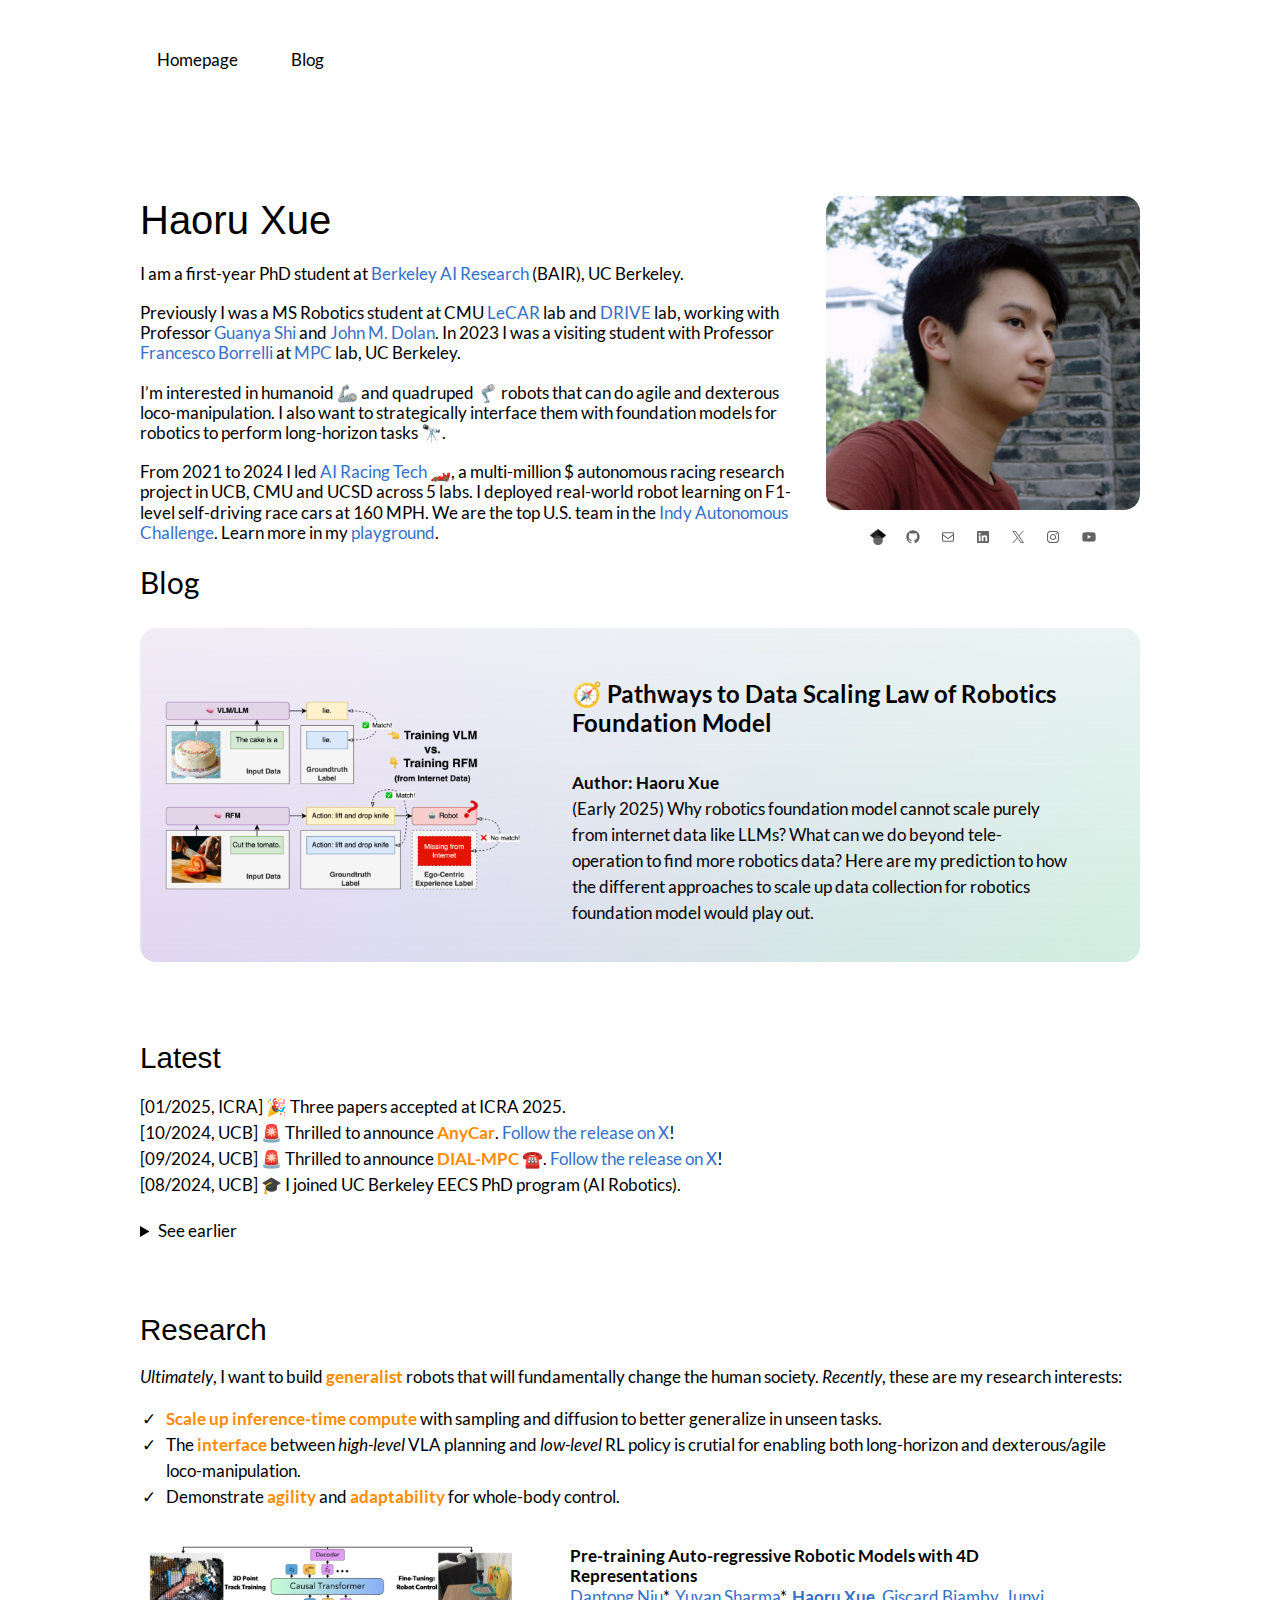
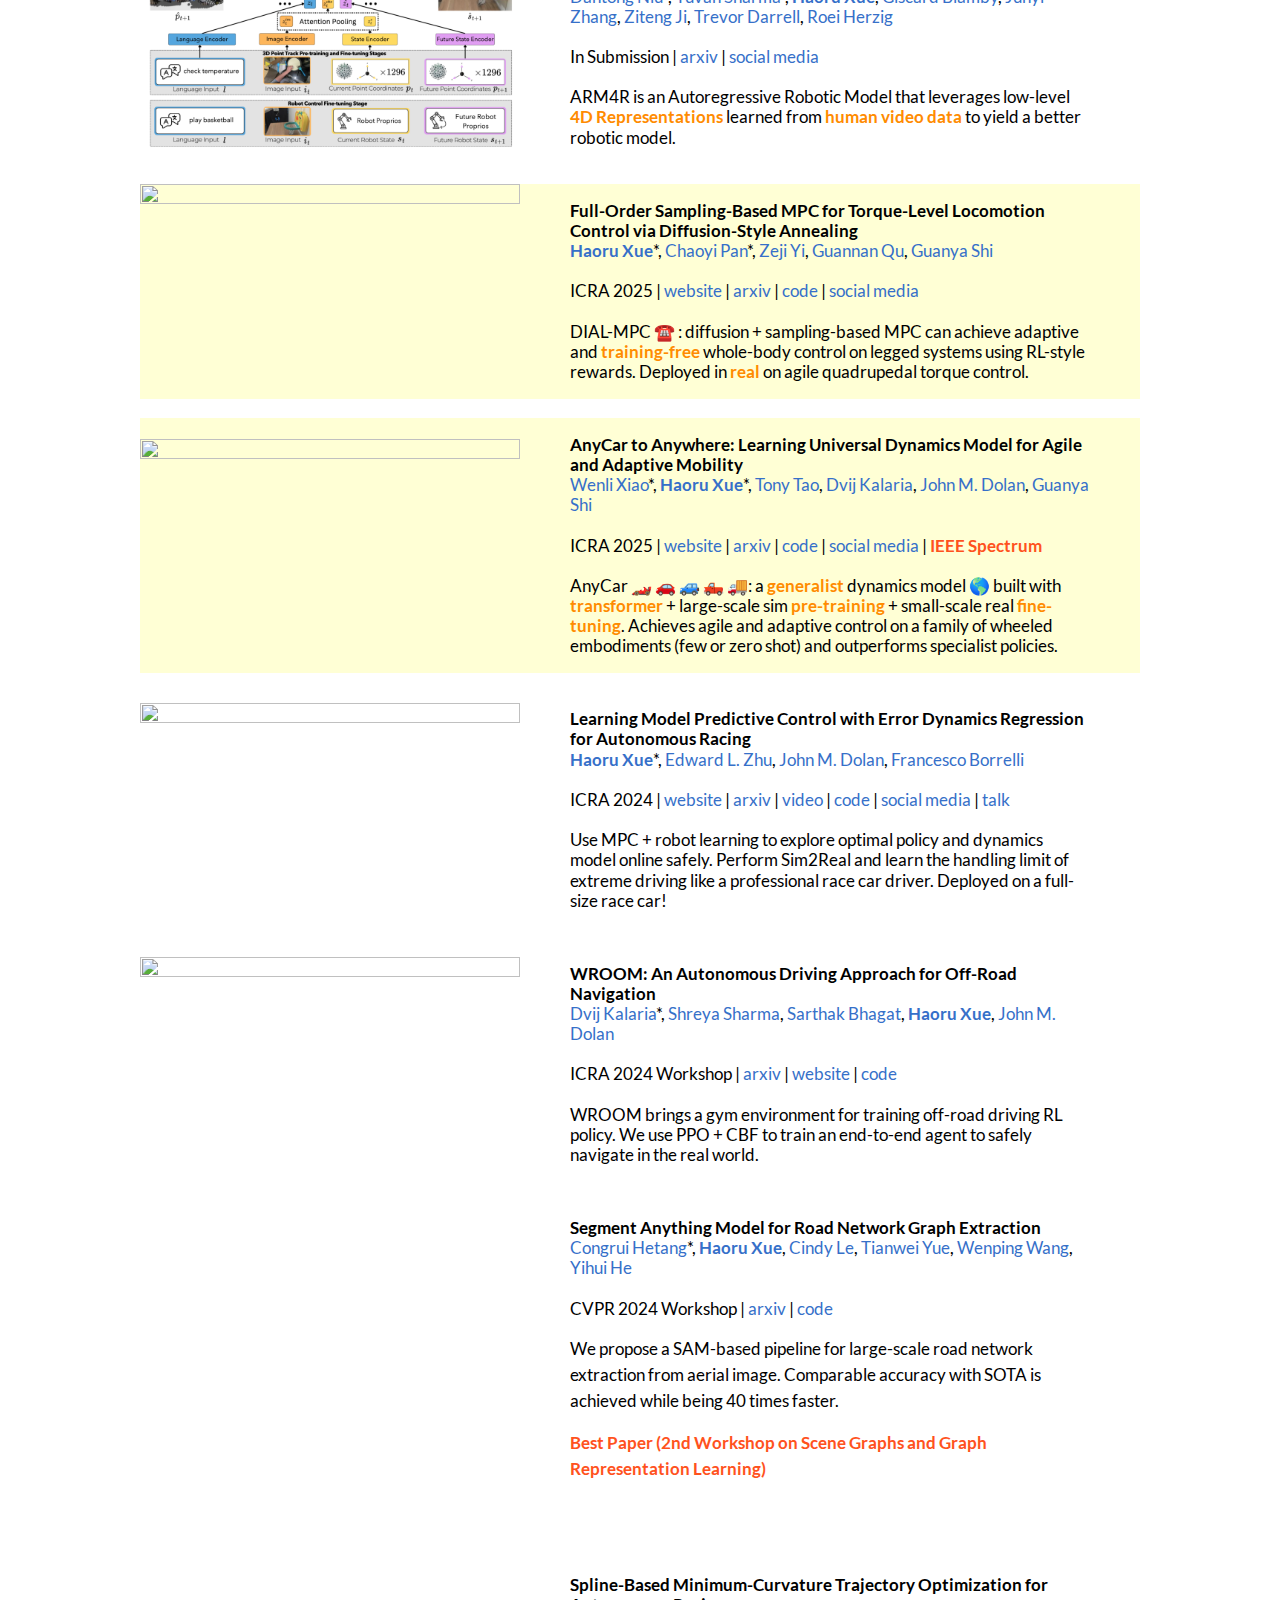
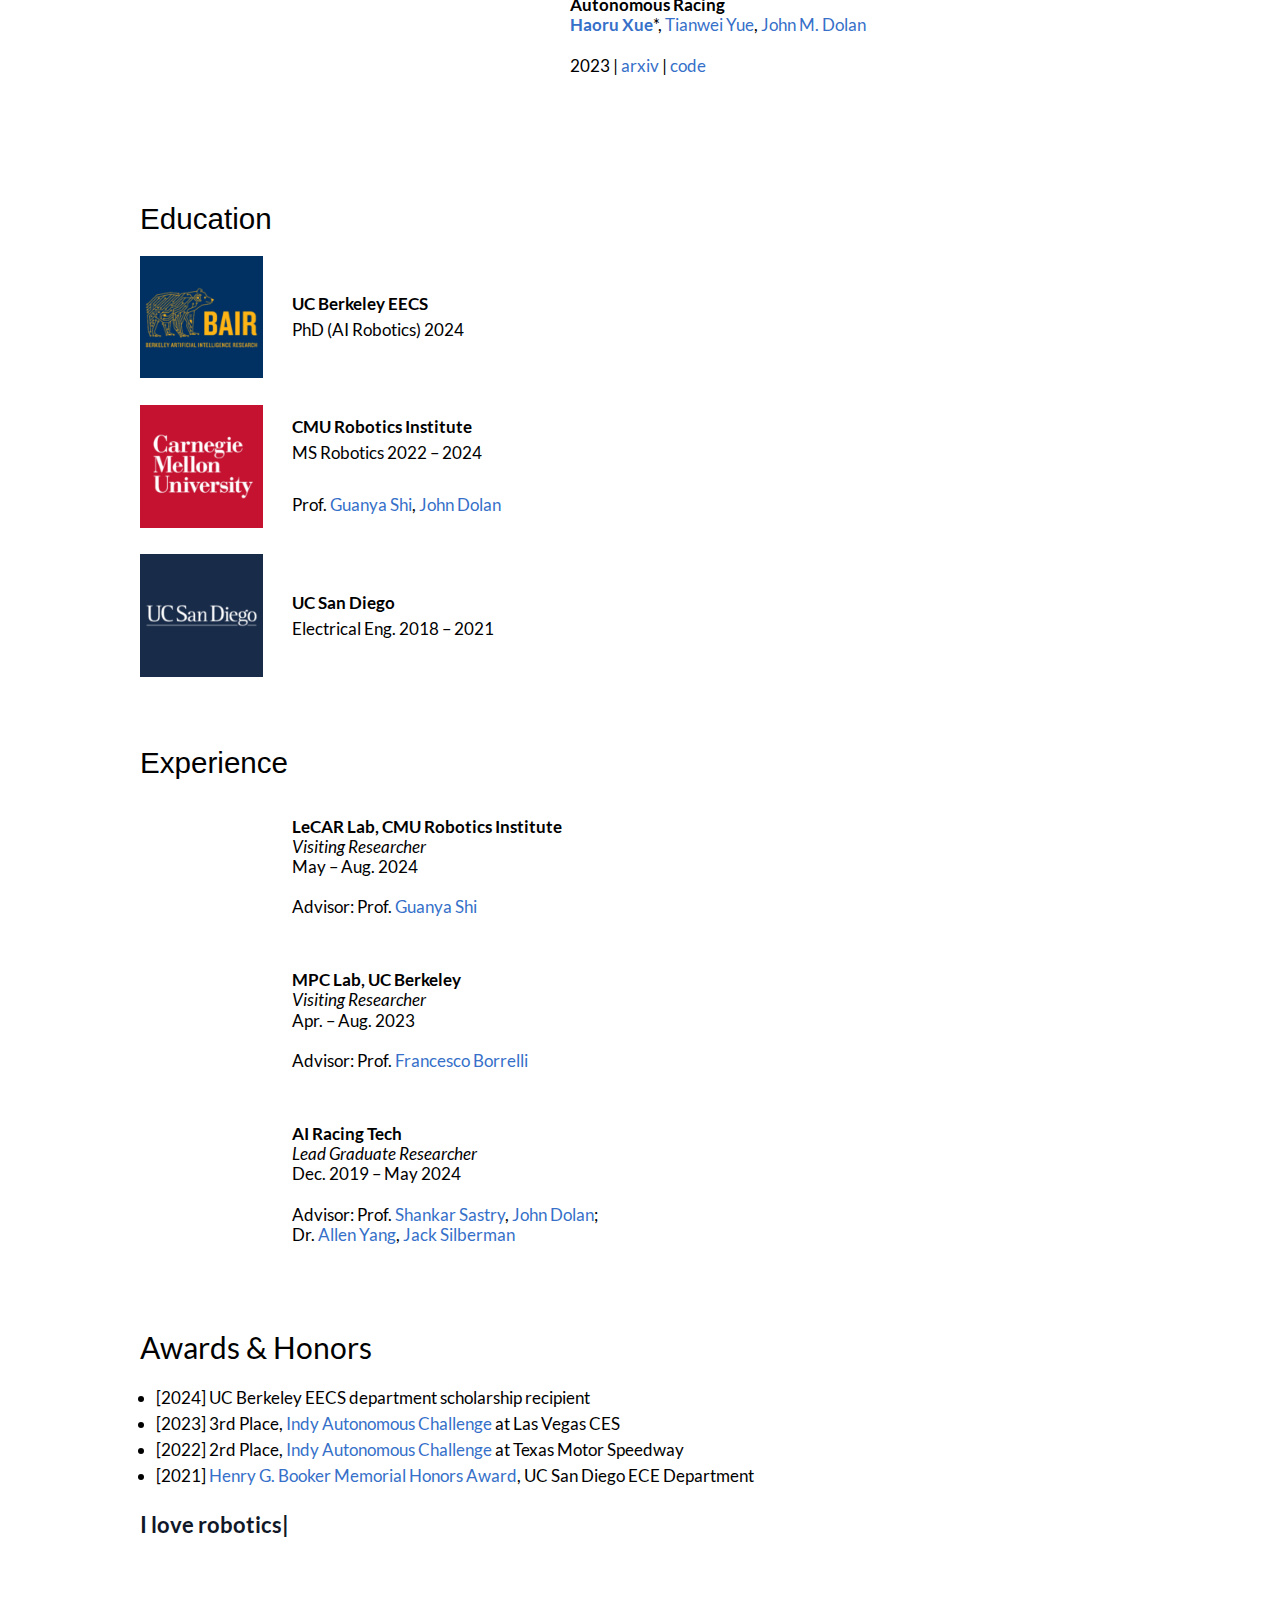
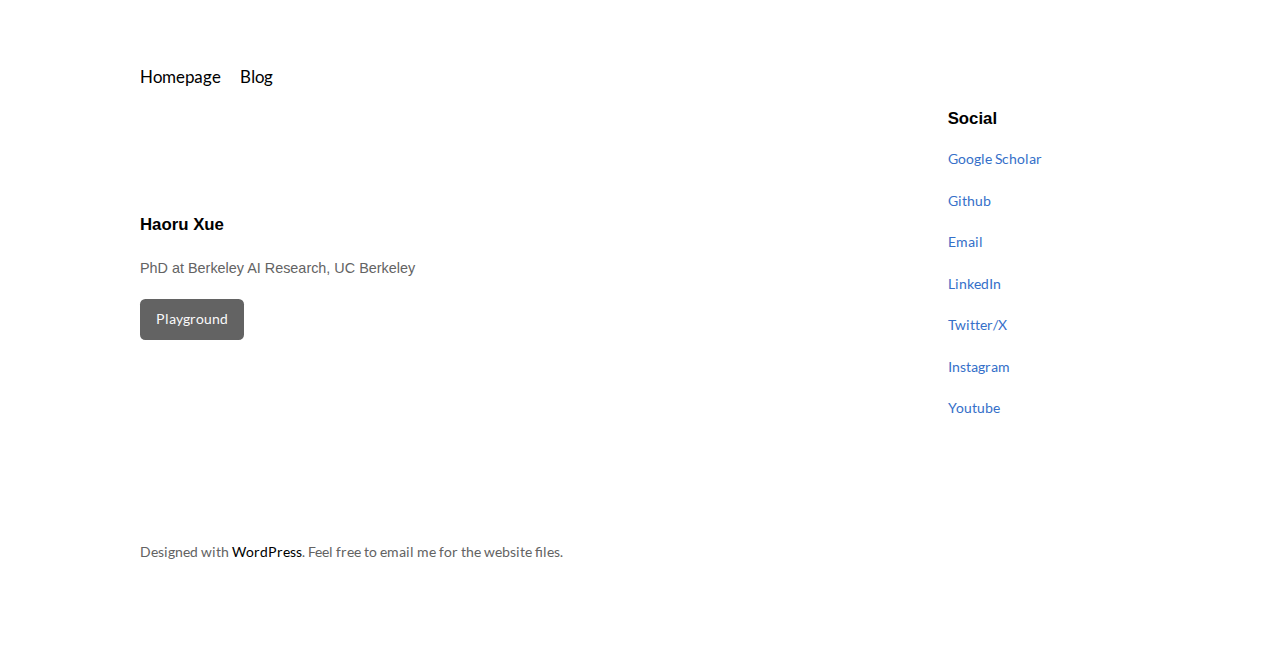
==== commit e22043a0: "update figure" ====
--- a/index.html
+++ b/index.html
@@ -158,7 +158,7 @@
 			z-index: 100000;
 		}</style>
 <link rel="stylesheet" id="essential-blocks-frontend-style-css" href="https://haoruxue.github.io/wp-content/uploads/eb-style/frontend/frontend-46.min.css?ver=1740643238" media="all">
-<link rel="stylesheet" id="eb-block-style-46-css" href="https://haoruxue.github.io/wp-content/uploads/eb-style/eb-style-46.min.css?ver=c4fe951950" media="all">
+<link rel="stylesheet" id="eb-block-style-46-css" href="https://haoruxue.github.io/wp-content/uploads/eb-style/eb-style-46.min.css?ver=227ceb5d10" media="all">
 <link rel="stylesheet" id="essential-blocks-animation-css" href="https://haoruxue.github.io/wp-content/plugins/essential-blocks/assets/css/animate.min.css?ver=5.3.0" media="all">
 <link rel="stylesheet" id="essential-blocks-block-common-css" href="https://haoruxue.github.io/wp-content/plugins/essential-blocks/assets/css/block-common.css?ver=5.3.0" media="all">
 <link rel="stylesheet" id="dashicons-css" href="https://haoruxue.github.io/wp-includes/css/dashicons.min.css?ver=6.7.2" media="all">
@@ -273,7 +273,7 @@
 <ul class="wp-block-social-links has-small-icon-size has-icon-color is-style-logos-only is-horizontal is-content-justification-center is-layout-flex wp-container-core-social-links-is-layout-1 wp-block-social-links-is-layout-flex">
 <li style="color: #353535; " class="wp-social-link wp-social-link-github has-contrast-2-color wp-block-social-link"><a rel="noopener nofollow" target="_blank" href="https://github.com/HaoruXue" class="wp-block-social-link-anchor"><svg width="24" height="24" viewbox="0 0 24 24" version="1.1" xmlns="http://www.w3.org/2000/svg" aria-hidden="true" focusable="false"><path d="M12,2C6.477,2,2,6.477,2,12c0,4.419,2.865,8.166,6.839,9.489c0.5,0.09,0.682-0.218,0.682-0.484 c0-0.236-0.009-0.866-0.014-1.699c-2.782,0.602-3.369-1.34-3.369-1.34c-0.455-1.157-1.11-1.465-1.11-1.465 c-0.909-0.62,0.069-0.608,0.069-0.608c1.004,0.071,1.532,1.03,1.532,1.03c0.891,1.529,2.341,1.089,2.91,0.833 c0.091-0.647,0.349-1.086,0.635-1.337c-2.22-0.251-4.555-1.111-4.555-4.943c0-1.091,0.39-1.984,1.03-2.682 C6.546,8.54,6.202,7.524,6.746,6.148c0,0,0.84-0.269,2.75,1.025C10.295,6.95,11.15,6.84,12,6.836 c0.85,0.004,1.705,0.114,2.504,0.336c1.909-1.294,2.748-1.025,2.748-1.025c0.546,1.376,0.202,2.394,0.1,2.646 c0.64,0.699,1.026,1.591,1.026,2.682c0,3.841-2.337,4.687-4.565,4.935c0.359,0.307,0.679,0.917,0.679,1.852 c0,1.335-0.012,2.415-0.012,2.741c0,0.269,0.18,0.579,0.688,0.481C19.138,20.161,22,16.416,22,12C22,6.477,17.523,2,12,2z"></path></svg><span class="wp-block-social-link-label screen-reader-text">GitHub</span></a></li>
 
-<li style="color: #353535; " class="wp-social-link wp-social-link-mail has-contrast-2-color wp-block-social-link"><a rel="noopener nofollow" target="_blank" href="mailto:&#104;ao&#114;u-&#120;&#117;e&#064;b&#101;&#114;k&#101;&#108;&#101;&#121;&#046;e&#100;&#117;" class="wp-block-social-link-anchor"><svg width="24" height="24" viewbox="0 0 24 24" version="1.1" xmlns="http://www.w3.org/2000/svg" aria-hidden="true" focusable="false"><path d="M19,5H5c-1.1,0-2,.9-2,2v10c0,1.1.9,2,2,2h14c1.1,0,2-.9,2-2V7c0-1.1-.9-2-2-2zm.5,12c0,.3-.2.5-.5.5H5c-.3,0-.5-.2-.5-.5V9.8l7.5,5.6,7.5-5.6V17zm0-9.1L12,13.6,4.5,7.9V7c0-.3.2-.5.5-.5h14c.3,0,.5.2.5.5v.9z"></path></svg><span class="wp-block-social-link-label screen-reader-text">Mail</span></a></li>
+<li style="color: #353535; " class="wp-social-link wp-social-link-mail has-contrast-2-color wp-block-social-link"><a rel="noopener nofollow" target="_blank" href="mailto:&#104;aor&#117;-&#120;&#117;&#101;&#064;&#098;er&#107;e&#108;&#101;&#121;.ed&#117;" class="wp-block-social-link-anchor"><svg width="24" height="24" viewbox="0 0 24 24" version="1.1" xmlns="http://www.w3.org/2000/svg" aria-hidden="true" focusable="false"><path d="M19,5H5c-1.1,0-2,.9-2,2v10c0,1.1.9,2,2,2h14c1.1,0,2-.9,2-2V7c0-1.1-.9-2-2-2zm.5,12c0,.3-.2.5-.5.5H5c-.3,0-.5-.2-.5-.5V9.8l7.5,5.6,7.5-5.6V17zm0-9.1L12,13.6,4.5,7.9V7c0-.3.2-.5.5-.5h14c.3,0,.5.2.5.5v.9z"></path></svg><span class="wp-block-social-link-label screen-reader-text">Mail</span></a></li>
 
 <li style="color: #353535; " class="wp-social-link wp-social-link-linkedin has-contrast-2-color wp-block-social-link"><a rel="noopener nofollow" target="_blank" href="https://www.linkedin.com/in/haoru-xue/" class="wp-block-social-link-anchor"><svg width="24" height="24" viewbox="0 0 24 24" version="1.1" xmlns="http://www.w3.org/2000/svg" aria-hidden="true" focusable="false"><path d="M19.7,3H4.3C3.582,3,3,3.582,3,4.3v15.4C3,20.418,3.582,21,4.3,21h15.4c0.718,0,1.3-0.582,1.3-1.3V4.3 C21,3.582,20.418,3,19.7,3z M8.339,18.338H5.667v-8.59h2.672V18.338z M7.004,8.574c-0.857,0-1.549-0.694-1.549-1.548 c0-0.855,0.691-1.548,1.549-1.548c0.854,0,1.547,0.694,1.547,1.548C8.551,7.881,7.858,8.574,7.004,8.574z M18.339,18.338h-2.669 v-4.177c0-0.996-0.017-2.278-1.387-2.278c-1.389,0-1.601,1.086-1.601,2.206v4.249h-2.667v-8.59h2.559v1.174h0.037 c0.356-0.675,1.227-1.387,2.526-1.387c2.703,0,3.203,1.779,3.203,4.092V18.338z"></path></svg><span class="wp-block-social-link-label screen-reader-text">LinkedIn</span></a></li>
 
